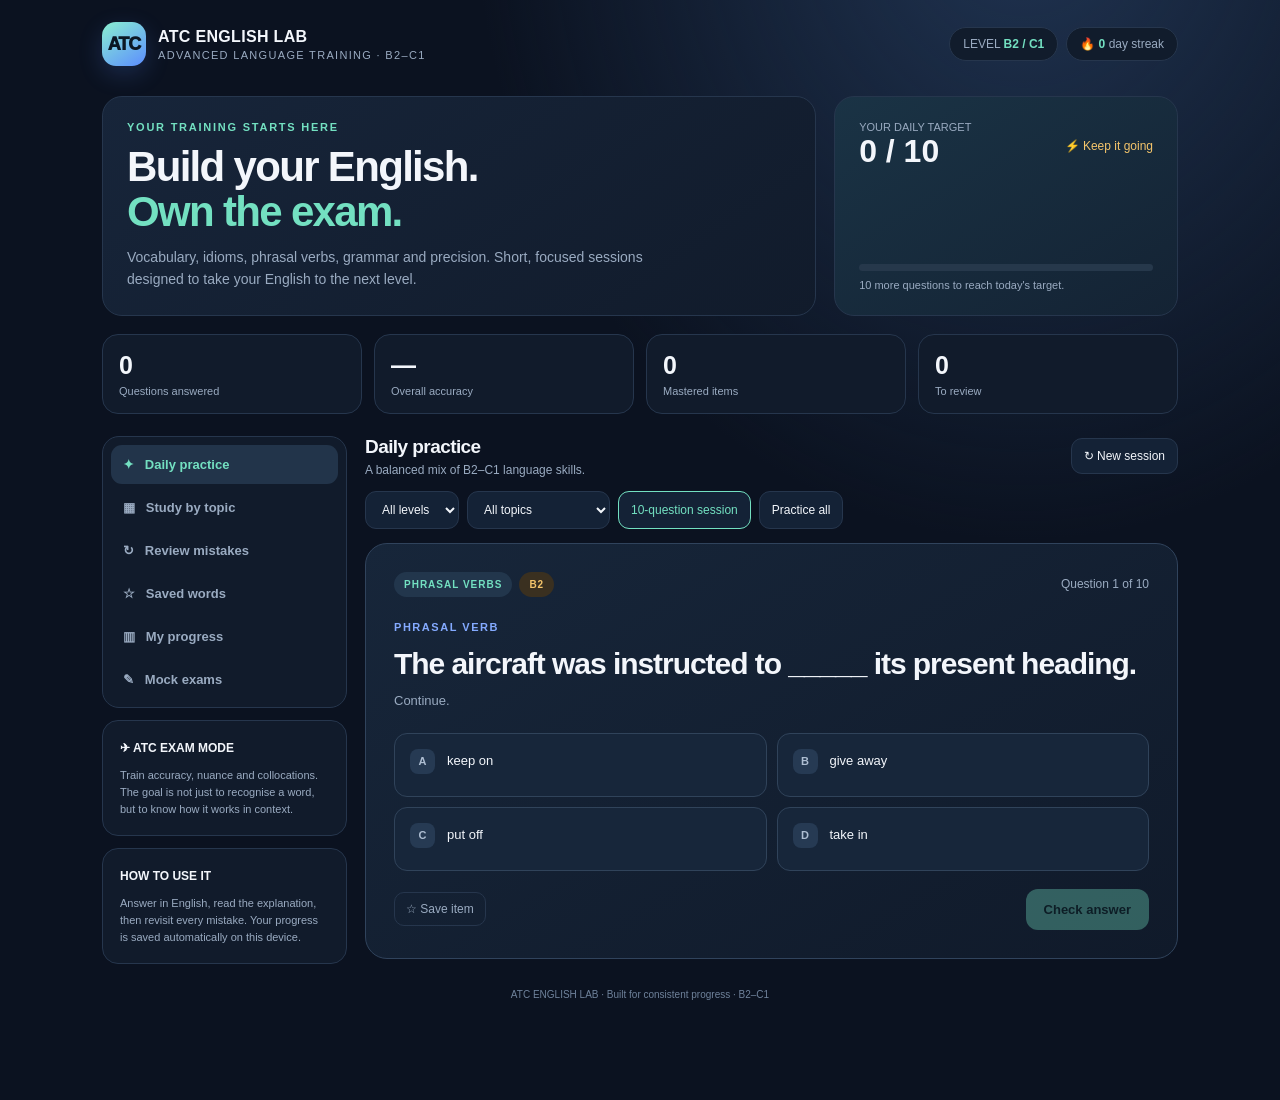
==== english-atc/index.html @ b11146a9 "Add 100 more B2-C1 questions across phrasal verbs and adverbial phrases" ====
<!doctype html>
<html lang="es">
<head>
<meta charset="utf-8"><meta name="viewport" content="width=device-width,initial-scale=1,viewport-fit=cover">
<meta name="theme-color" content="#101827"><meta name="apple-mobile-web-app-capable" content="yes"><meta name="apple-mobile-web-app-status-bar-style" content="black-translucent"><meta name="apple-mobile-web-app-title" content="ATC English Lab">
<meta name="description" content="Entrenamiento de inglés B2-C1 para la oposición de controlador aéreo.">
<link rel="manifest" href="./manifest.webmanifest"><link rel="apple-touch-icon" href="./icon.svg"><link rel="icon" href="./icon.svg">
<title>ATC English Lab · B2–C1</title>
<style>
:root{--bg:#0b1220;--panel:#121d2e;--panel2:#18263a;--line:#26364d;--text:#f3f6fb;--muted:#9aabc1;--mint:#73e0c1;--blue:#84aaff;--gold:#f5c56b;--red:#ff8290;--radius:20px}
*{box-sizing:border-box}html{background:var(--bg);color-scheme:dark}body{margin:0;background:radial-gradient(ellipse at 80% -10%,#203452 0,transparent 38%),var(--bg);color:var(--text);font-family:Inter,-apple-system,BlinkMacSystemFont,"Segoe UI",sans-serif;min-height:100vh}button{font:inherit;cursor:pointer}button:focus-visible{outline:3px solid var(--mint);outline-offset:3px}.app{max-width:1120px;margin:auto;padding:22px 22px 100px}.top{display:flex;align-items:center;justify-content:space-between;gap:14px;margin-bottom:30px}.brand{display:flex;align-items:center;gap:12px}.logo{width:44px;height:44px;border-radius:14px;background:linear-gradient(145deg,#8af0d1,#5c8dff);color:#0b1724;display:grid;place-items:center;font-weight:950;font-size:18px;letter-spacing:-1px;box-shadow:0 8px 25px #5c8dff33}.brand h1{font-size:16px;margin:0;letter-spacing:.02em}.brand p{margin:3px 0 0;color:var(--muted);font-size:11px;letter-spacing:.12em;text-transform:uppercase}.top-right{display:flex;gap:8px;align-items:center}.pill{border:1px solid var(--line);background:#111c2c;color:var(--muted);border-radius:99px;padding:9px 13px;font-size:12px}.pill strong{color:var(--mint)}.hero{display:grid;grid-template-columns:1.35fr .65fr;gap:18px;margin-bottom:18px}.hero-main,.hero-side,.panel{background:linear-gradient(145deg,#17253a,#111b2b);border:1px solid var(--line);border-radius:var(--radius);padding:24px}.eyebrow{color:var(--mint);font-size:11px;font-weight:800;letter-spacing:.16em;text-transform:uppercase}.hero h2{font-size:clamp(27px,4vw,42px);line-height:1.06;letter-spacing:-.04em;margin:12px 0}.hero h2 span{color:var(--mint)}.hero p{color:var(--muted);line-height:1.6;margin:0;max-width:570px;font-size:14px}.hero-side{display:flex;flex-direction:column;justify-content:space-between;background:linear-gradient(150deg,#1a3345,#142334)}.streak{display:flex;align-items:center;justify-content:space-between}.streak strong{font-size:32px}.streak span{color:var(--gold);font-size:12px}.progress-track{height:7px;background:#26384b;border-radius:20px;overflow:hidden;margin:16px 0 8px}.progress-fill{height:100%;width:0;background:linear-gradient(90deg,var(--mint),var(--blue));border-radius:20px;transition:width .3s}.small{font-size:11px;color:var(--muted)}.stats{display:grid;grid-template-columns:repeat(4,1fr);gap:12px;margin:16px 0 22px}.stat{background:#111b2b;border:1px solid var(--line);border-radius:16px;padding:16px}.stat .num{font-size:25px;font-weight:800;letter-spacing:-.04em}.stat .lbl{font-size:11px;color:var(--muted);margin-top:5px}.layout{display:grid;grid-template-columns:245px minmax(0,1fr);gap:18px;align-items:start}.sidebar{display:flex;flex-direction:column;gap:12px}.nav{padding:8px;background:#111b2b;border:1px solid var(--line);border-radius:17px;display:grid;gap:4px}.nav button{border:0;background:transparent;color:var(--muted);padding:12px;text-align:left;border-radius:11px;font-size:13px;font-weight:650}.nav button.active{background:#22344a;color:var(--mint)}.side-note{padding:17px;background:#111b2b;border:1px solid var(--line);border-radius:16px}.side-note strong{font-size:12px}.side-note p{font-size:11px;color:var(--muted);line-height:1.55;margin-bottom:0}.main{min-width:0}.section-head{display:flex;justify-content:space-between;align-items:center;gap:12px;margin:0 0 14px}.section-head h3{font-size:19px;margin:0;letter-spacing:-.03em}.section-head p{font-size:12px;color:var(--muted);margin:5px 0 0}.filters{display:flex;gap:8px;flex-wrap:wrap;margin-bottom:14px}.filters select,.filters button,.ghost{background:#142236;border:1px solid var(--line);color:var(--text);padding:10px 12px;border-radius:11px;font-size:12px}.filters button.selected{border-color:var(--mint);color:var(--mint)}.quiz{background:linear-gradient(150deg,#17263a,#101a2a);border:1px solid #30435c;border-radius:22px;padding:clamp(18px,3vw,28px);min-height:400px}.quiz-top{display:flex;justify-content:space-between;gap:10px;align-items:center;margin-bottom:24px}.tag{font-size:10px;letter-spacing:.1em;text-transform:uppercase;border-radius:99px;padding:7px 10px;background:#22364c;color:var(--mint);font-weight:800}.tag.level{color:var(--gold);background:#3a3020}.question-count{color:var(--muted);font-size:12px}.qtype{font-size:11px;color:var(--blue);text-transform:uppercase;letter-spacing:.14em;font-weight:800}.question{font-size:clamp(21px,3vw,30px);line-height:1.28;letter-spacing:-.035em;margin:12px 0 8px}.hint{font-size:13px;color:var(--muted);line-height:1.5;margin:0 0 22px}.options{display:grid;grid-template-columns:1fr 1fr;gap:10px}.option{border:1px solid #30435a;background:#17263a;color:var(--text);padding:15px;border-radius:13px;text-align:left;display:flex;gap:12px;align-items:flex-start;min-height:64px;transition:.15s}.option:hover:not(:disabled){border-color:#7290b7;transform:translateY(-1px)}.option .letter{width:25px;height:25px;flex:0 0 25px;border-radius:8px;background:#263a53;color:#aebed2;display:grid;place-items:center;font-size:11px;font-weight:800}.option .otxt{font-size:13px;line-height:1.45;padding-top:3px}.option.correct{border-color:var(--mint);background:#16372f}.option.correct .letter{background:var(--mint);color:#08251e}.option.wrong{border-color:var(--red);background:#3a202c}.option.wrong .letter{background:var(--red);color:#2a0b12}.option:disabled{cursor:default}.feedback{display:none;margin-top:16px;padding:16px;border-radius:14px;background:#132d2b;border:1px solid #28594f}.feedback.show{display:block}.feedback.bad{background:#34212a;border-color:#6a3444}.feedback strong{font-size:13px}.feedback p{font-size:13px;line-height:1.6;color:#c5d4e2;margin:8px 0 0}.feedback .example{color:var(--mint);font-style:italic}.quiz-actions{display:flex;justify-content:space-between;align-items:center;gap:10px;margin-top:18px}.btn{border:0;border-radius:12px;background:var(--mint);color:#08221c;padding:13px 18px;font-weight:850;font-size:13px}.btn:disabled{opacity:.35;cursor:not-allowed}.btn.secondary{background:#22354c;color:var(--text);border:1px solid var(--line)}.text-btn{border:0;background:transparent;color:var(--muted);font-size:12px;padding:10px}.bookmark{border:1px solid var(--line);background:transparent;color:var(--muted);padding:9px 11px;border-radius:10px;font-size:12px}.bookmark.saved{color:var(--gold);border-color:#80633b}.hidden{display:none!important}.empty{padding:35px 20px;text-align:center;color:var(--muted);border:1px dashed var(--line);border-radius:16px}.review-list{display:grid;gap:9px}.review-item{background:#142236;border:1px solid var(--line);padding:15px;border-radius:14px;display:flex;justify-content:space-between;gap:12px;align-items:center}.review-item strong{font-size:14px}.review-item p{font-size:11px;color:var(--muted);margin:5px 0 0}.review-item button{border:1px solid var(--line);background:#1c3047;color:var(--mint);padding:9px 11px;border-radius:9px;font-size:11px}.category-grid{display:grid;grid-template-columns:repeat(2,1fr);gap:10px}.category-card{background:#142236;border:1px solid var(--line);border-radius:15px;padding:17px;text-align:left;color:var(--text)}.category-card strong{display:block;font-size:14px}.category-card span{display:block;font-size:11px;color:var(--muted);margin-top:6px}.category-card:hover{border-color:var(--mint)}.result{text-align:center;padding:30px 15px}.result .big{font-size:54px;font-weight:900;letter-spacing:-.06em;color:var(--mint)}.result h3{font-size:24px;margin:8px}.result p{color:var(--muted);font-size:13px;line-height:1.6}.result-actions{display:flex;justify-content:center;gap:9px;flex-wrap:wrap;margin-top:22px}.footer{text-align:center;color:#6f829b;font-size:10px;margin-top:25px}.mobile-nav{display:none}
.option.selected{border-color:var(--mint);background:#1a3a36}.exam-options{display:grid;grid-template-columns:1fr 1fr;gap:8px;margin-top:12px}.exam-options .option{padding:10px}@media(max-width:760px){.exam-options{grid-template-columns:1fr}}@media(max-width:760px){.app{padding:15px 14px 95px}.top{margin-bottom:20px}.hero{grid-template-columns:1fr}.hero-main,.hero-side{padding:20px}.hero-side{min-height:140px}.stats{grid-template-columns:repeat(2,1fr);gap:8px}.stat{padding:13px}.stat .num{font-size:22px}.layout{grid-template-columns:1fr}.sidebar{display:none}.mobile-nav{display:flex;position:fixed;z-index:10;bottom:0;left:0;right:0;padding:8px 10px calc(8px + env(safe-area-inset-bottom));background:#0c1523ee;backdrop-filter:blur(18px);border-top:1px solid var(--line);justify-content:space-around}.mobile-nav button{border:0;background:transparent;color:var(--muted);font-size:10px;padding:7px 8px;display:grid;gap:4px;justify-items:center}.mobile-nav button.active{color:var(--mint)}.mobile-nav b{font-size:17px}.options{grid-template-columns:1fr}.quiz{min-height:0}.question{font-size:23px}.top-right .pill:first-child{display:none}.category-grid{grid-template-columns:1fr 1fr}.quiz-actions{align-items:stretch}.quiz-actions .btn{flex:1}.hero h2{font-size:32px}}
@media(max-width:390px){.category-grid{grid-template-columns:1fr}.brand p{font-size:9px}.pill{padding:8px 10px}}
</style>
</head>
<body>
<div class="app">
<header class="top">
 <div class="brand"><div class="logo">ATC</div><div><h1>ATC ENGLISH LAB</h1><p>Advanced language training · B2–C1</p></div></div>
 <div class="top-right"><div class="pill">LEVEL <strong>B2 / C1</strong></div><div class="pill" id="header-streak">🔥 <strong>0</strong> day streak</div></div>
</header>
<section class="hero">
 <div class="hero-main"><div class="eyebrow">Your training starts here</div><h2>Build your English.<br><span>Own the exam.</span></h2><p>Vocabulary, idioms, phrasal verbs, grammar and precision. Short, focused sessions designed to take your English to the next level.</p></div>
 <div class="hero-side"><div class="streak"><div><div class="small">YOUR DAILY TARGET</div><strong id="daily-progress">0 / 10</strong></div><span>⚡ Keep it going</span></div><div><div class="progress-track"><div class="progress-fill" id="daily-bar"></div></div><div class="small" id="daily-message">10 questions a day. Consistency beats cramming.</div></div></div>
</section>
<section class="stats">
 <div class="stat"><div class="num" id="stat-answered">0</div><div class="lbl">Questions answered</div></div>
 <div class="stat"><div class="num" id="stat-accuracy">—</div><div class="lbl">Overall accuracy</div></div>
 <div class="stat"><div class="num" id="stat-mastered">0</div><div class="lbl">Mastered items</div></div>
 <div class="stat"><div class="num" id="stat-review">0</div><div class="lbl">To review</div></div>
</section>
<div class="layout">
<aside class="sidebar">
 <nav class="nav" id="side-nav">
  <button class="active" data-view="practice">✦ &nbsp; Daily practice</button><button data-view="categories">▦ &nbsp; Study by topic</button><button data-view="review">↻ &nbsp; Review mistakes</button><button data-view="saved">☆ &nbsp; Saved words</button><button data-view="progress">▥ &nbsp; My progress</button><button data-view="exams">✎ &nbsp; Mock exams</button>
 </nav>
 <div class="side-note"><strong>✈ ATC EXAM MODE</strong><p>Train accuracy, nuance and collocations. The goal is not just to recognise a word, but to know how it works in context.</p></div>
 <div class="side-note"><strong>HOW TO USE IT</strong><p>Answer in English, read the explanation, then revisit every mistake. Your progress is saved automatically on this device.</p></div>
</aside>
<main class="main">
 <div class="section-head"><div><h3 id="view-title">Daily practice</h3><p id="view-subtitle">A balanced mix of B2–C1 language skills.</p></div><button class="ghost" id="new-session">↻ New session</button></div>
 <div id="view-practice">
  <div class="filters"><select id="level-filter"><option value="all">All levels</option><option value="B2">B2</option><option value="C1">C1</option></select><select id="topic-filter"><option value="all">All topics</option></select><button id="ten-mode" class="selected">10-question session</button><button id="all-mode">Practice all</button></div>
  <div class="quiz" id="quiz-card"></div>
 </div>
 <div id="view-categories" class="hidden"><div class="category-grid" id="category-grid"></div></div>
 <div id="view-review" class="hidden"><div class="review-list" id="review-list"></div></div>
 <div id="view-saved" class="hidden"><div class="review-list" id="saved-list"></div></div>
 <div id="view-progress" class="hidden"><div class="panel" style="padding:20px"><div class="section-head"><div><h3>Your learning profile</h3><p>Performance by language area</p></div></div><div id="topic-stats"></div><div style="margin-top:24px;display:flex;gap:10px;flex-wrap:wrap"><button class="btn secondary" id="export-data">Export my progress</button><button class="text-btn" id="reset-data">Reset all progress</button></div></div></div>
<div id="view-exams" class="hidden"><div class="panel" style="padding:20px;margin-bottom:14px"><div class="eyebrow">ATC MOCK EXAM</div><h3>Build your exam</h3><p class="small">Exam conditions: answers and explanations are revealed only after submission.</p><div class="filters" style="margin-top:16px"><select id="exam-size"><option value="20">20 questions</option><option value="40">40 questions</option><option value="60">60 questions</option><option value="100">100 questions</option><option value="150">150 questions</option><option value="175">275 questions</option><option value="200">200 questions</option><option value="225">225 questions</option><option value="250">250 questions</option><option value="275">275 questions (full bank)</option></select><select id="exam-level"><option value="all">B2 + C1</option><option value="B2">B2 only</option><option value="C1">C1 only</option></select><select id="exam-topic"><option value="all">All topics</option></select><select id="exam-time"><option value="0">No time limit</option><option value="30">30 minutes</option><option value="45" selected>45 minutes</option><option value="60">60 minutes</option><option value="90">90 minutes</option></select></div><button class="btn" id="start-exam">Start mock exam →</button><p class="small" id="exam-availability"></p></div><div id="exam-area"></div><div class="panel" style="padding:20px;margin-top:14px"><h3>Exam statistics</h3><div id="exam-summary" class="stats" style="grid-template-columns:repeat(3,1fr)"><div class="stat"><div class="num" id="exam-count">0</div><div class="lbl">Exams completed</div></div><div class="stat"><div class="num" id="exam-average">—</div><div class="lbl">Average score</div></div><div class="stat"><div class="num" id="exam-best">—</div><div class="lbl">Personal best</div></div></div><h3>Exam history</h3><div id="exam-history" class="review-list"></div></div></div>
</main>
</div>
<div class="mobile-nav" id="mobile-nav"><button class="active" data-view="practice"><b>✦</b>Practice</button><button data-view="exams"><b>✎</b>Exams</button><button data-view="categories"><b>▦</b>Topics</button><button data-view="review"><b>↻</b>Review</button><button data-view="progress"><b>▥</b>Stats</button></div>
<div class="footer">ATC ENGLISH LAB · Built for consistent progress · B2–C1</div>
</div>
<script>
const BANK = [
{ id:1,topic:"Vocabulary",level:"B2",type:"Word meaning",q:"The new regulations are intended to _____ road safety.",hint:"Choose the verb that means 'improve or strengthen'.",o:["enhance","enlarge","rise","arise"],a:0,why:"Enhance significa mejorar o potenciar la calidad, el valor o la eficacia de algo. En este contexto, enhance road safety es la combinación natural.",ex:"The new procedures are designed to enhance operational safety."},
{ id:2,topic:"Vocabulary",level:"C1",type:"Word meaning",q:"The witness gave a remarkably _____ account of the incident.",hint:"Which adjective means 'clear, detailed and convincing'?",o:["vague","coherent","scarce","reckless"],a:1,why:"Coherent significa coherente, lógico y bien estructurado. A coherent account presenta los hechos de forma comprensible y consistente.",ex:"The controller provided a coherent explanation of the sequence of events."},
{ id:3,topic:"Vocabulary",level:"B2",type:"Word meaning",q:"We need to _____ the risks before making a final decision.",hint:"Choose the verb meaning 'evaluate or judge'.",o:["assess","assure","assume","assert"],a:0,why:"Assess = evaluar o valorar. No lo confundas con assure (asegurar a alguien), assume (suponer) o assert (afirmar con firmeza).",ex:"Pilots must assess the weather conditions before departure."},
{ id:4,topic:"Vocabulary",level:"C1",type:"Word meaning",q:"The manager was praised for her _____ approach to problem-solving.",hint:"She considers every aspect before reaching a conclusion.",o:["impulsive","meticulous","reluctant","redundant"],a:1,why:"Meticulous significa meticuloso, extremadamente cuidadoso y atento al detalle. Es una palabra muy útil en contextos profesionales.",ex:"A meticulous review of the flight plan revealed a minor discrepancy."},
{ id:5,topic:"Vocabulary",level:"B2",type:"Word meaning",q:"The company has introduced measures to _____ costs.",hint:"Which verb means 'reduce something gradually'?",o:["curb","boost","retain","undergo"],a:0,why:"Curb costs = contener o limitar los costes. Boost significa aumentar; retain, mantener; undergo, experimentar/someterse a.",ex:"Airlines are trying to curb operating costs."},
{ id:6,topic:"Vocabulary",level:"C1",type:"Word meaning",q:"His explanation was so _____ that nobody could understand what had happened.",hint:"Choose the adjective meaning 'confusing and difficult to understand'.",o:["straightforward","perplexing","plausible","compelling"],a:1,why:"Perplexing significa desconcertante o confuso. Plausible = verosímil; compelling = convincente; straightforward = sencillo.",ex:"The sequence of events was initially perplexing."},
{ id:7,topic:"Vocabulary",level:"B2",type:"Word meaning",q:"The aircraft was forced to make an _____ landing.",hint:"A landing that was not planned and had to happen immediately.",o:["eventual","eventful","emergency","emergent"],a:2,why:"Emergency landing es la colocación correcta: aterrizaje de emergencia. Eventual significa final/que ocurre finalmente, no urgente.",ex:"The crew declared an emergency and requested an immediate landing."},
{ id:8,topic:"Vocabulary",level:"C1",type:"Word meaning",q:"The evidence is _____ with the pilot's initial statement.",hint:"Which word means 'in agreement with'?",o:["consistent","consecutive","conspicuous","considerate"],a:0,why:"Consistent with = coherente con / compatible con. Es una colocación frecuente en textos formales.",ex:"The radar data is consistent with the crew's report."},
{ id:9,topic:"Vocabulary",level:"B2",type:"Word meaning",q:"Please _____ that all passengers have fastened their seat belts.",hint:"A formal verb meaning 'make certain'.",o:["ensure","insure","assure","secure"],a:0,why:"Ensure = asegurarse de que algo sucede. Assure se usa normalmente con una persona (assure somebody); insure = asegurar económicamente.",ex:"Please ensure that the cabin is secure before departure."},
{ id:10,topic:"Vocabulary",level:"C1",type:"Word meaning",q:"The proposal was rejected because it was financially _____.",hint:"It could not realistically be carried out.",o:["viable","feasible","untenable","eligible"],a:2,why:"Untenable significa insostenible o imposible de defender/mantener. Feasible y viable significan factible, justo lo contrario en este contexto.",ex:"The original timetable became untenable due to severe delays."},
{ id:11,topic:"Phrasal verbs",level:"B2",type:"Phrasal verb",q:"The meeting has been _____ until next Friday.",hint:"It has been postponed.",o:["put off","put up","put out","put through"],a:0,why:"Put off = posponer. Put up = alojar/colgar/aumentar; put out = apagar/publicar; put through = comunicar por teléfono/someter.",ex:"The training session was put off because of bad weather."},
{ id:12,topic:"Phrasal verbs",level:"C1",type:"Phrasal verb",q:"The investigation _____ several inconsistencies in the report.",hint:"It discovered or revealed them.",o:["brought about","came across","turned down","brought to light"],a:3,why:"Bring to light = sacar a la luz, revelar. Bring about significa provocar; come across = encontrarse con; turn down = rechazar.",ex:"The audit brought to light a number of procedural errors."},
{ id:13,topic:"Phrasal verbs",level:"B2",type:"Phrasal verb",q:"I can't _____ how he managed to solve it so quickly.",hint:"A phrasal verb meaning 'understand'.",o:["figure out","find out","make out for","take after"],a:0,why:"Figure out = entender, resolver o averiguar mediante razonamiento. Find out = descubrir información.",ex:"The team is trying to figure out the cause of the malfunction."},
{ id:14,topic:"Phrasal verbs",level:"C1",type:"Phrasal verb",q:"The airline had to _____ the flight due to technical problems.",hint:"It had to cancel it.",o:["call off","call on","call for","call up"],a:0,why:"Call off = cancelar. Call for = requerir; call on = visitar/pedir a alguien que intervenga; call up = llamar por teléfono.",ex:"The departure was called off after the technical inspection."},
{ id:15,topic:"Phrasal verbs",level:"B2",type:"Phrasal verb",q:"The company is trying to _____ a new training programme.",hint:"To start or initiate something.",o:["carry out","set up","take over","get by"],a:1,why:"Set up = establecer, organizar o poner en marcha. Carry out = llevar a cabo algo ya planificado.",ex:"They are setting up a new training centre."},
{ id:16,topic:"Phrasal verbs",level:"C1",type:"Phrasal verb",q:"The new evidence _____ the original theory.",hint:"It supports or confirms it.",o:["bears out","breaks down","backs away","brings up"],a:0,why:"Bear out = confirmar o respaldar una teoría/afirmación con pruebas. Es un phrasal verb formal de nivel C1.",ex:"The recorded data bears out the controller's account."},
{ id:17,topic:"Phrasal verbs",level:"B2",type:"Phrasal verb",q:"Could you _____ the volume? I can barely hear you.",hint:"Increase it.",o:["turn down","turn up","turn off","turn over"],a:1,why:"Turn up = subir (volumen/intensidad). Turn down = bajar o rechazar; turn off = apagar.",ex:"Please turn up the radio so that the message is audible."},
{ id:18,topic:"Phrasal verbs",level:"C1",type:"Phrasal verb",q:"We must not _____ the possibility of human error.",hint:"To fail to consider something important.",o:["rule out","overlook","look into","come up with"],a:1,why:"Overlook = pasar por alto/no advertir algo. Rule out = descartar; look into = investigar; come up with = idear.",ex:"Investigators must not overlook any potential contributing factor."},
{ id:19,topic:"Phrasal verbs",level:"B2",type:"Phrasal verb",q:"She _____ her grandfather in both appearance and character.",hint:"To resemble a family member.",o:["takes after","looks up","gets over","runs into"],a:0,why:"Take after = parecerse a un familiar. Look up = buscar información/admirar; get over = recuperarse; run into = encontrarse por casualidad.",ex:"He takes after his father, who was also an air traffic controller."},
{ id:20,topic:"Phrasal verbs",level:"C1",type:"Phrasal verb",q:"The talks _____ after neither side would compromise.",hint:"They collapsed or failed.",o:["fell through","fell for","fell back on","fell apart"],a:0,why:"Fall through = fracasar/no llegar a realizarse un plan o acuerdo. Fall apart = desmoronarse físicamente o emocionalmente.",ex:"The agreement fell through at the last minute."},
{ id:21,topic:"Idioms",level:"B2",type:"Idiom",q:"If you want to pass the exam, you need to _____ and study consistently.",hint:"An idiom meaning 'make a serious effort'.",o:["pull your leg","pull your weight","get your act together","be in two minds"],a:2,why:"Get your act together = espabilar, organizarse y empezar a hacer las cosas bien. Pull your weight = cumplir con tu parte del trabajo.",ex:"He finally got his act together and started preparing properly."},
{ id:22,topic:"Idioms",level:"C1",type:"Idiom",q:"The decision came _____; nobody had expected it.",hint:"It happened very unexpectedly.",o:["out of the blue","under the weather","on the whole","by all means"],a:0,why:"Out of the blue = de repente, inesperadamente, sin previo aviso.",ex:"The sudden change in regulations came out of the blue."},
{ id:23,topic:"Idioms",level:"B2",type:"Idiom",q:"I know it's difficult, but let's _____ and find a solution.",hint:"An idiom meaning 'stay calm'.",o:["keep an eye","keep your cool","keep tabs","keep your word"],a:1,why:"Keep your cool = mantener la calma. Keep an eye on = vigilar; keep tabs on = controlar/seguir de cerca; keep your word = cumplir tu palabra.",ex:"Controllers must keep their cool under pressure."},
{ id:24,topic:"Idioms",level:"C1",type:"Idiom",q:"The new safety procedure is still in its _____; it needs further testing.",hint:"It is at a very early stage.",o:["prime","infancy","peak","outset"],a:1,why:"In its infancy = en sus inicios / en una fase muy temprana. Expresión habitual en inglés formal.",ex:"The technology is still in its infancy."},
{ id:25,topic:"Idioms",level:"B2",type:"Idiom",q:"We need to finish this report before the deadline. There's no time to _____.",hint:"To waste time doing unimportant things.",o:["beat around the bush","play it by ear","mess about","hit the nail"],a:2,why:"Mess about = perder el tiempo / tontear. Beat around the bush = andarse por las ramas.",ex:"We cannot afford to mess about when safety is at stake."},
{ id:26,topic:"Idioms",level:"C1",type:"Idiom",q:"The two proposals are essentially _____; neither offers a real advantage.",hint:"They are almost identical in effect or value.",o:["a far cry","six of one and half a dozen of the other","a blessing in disguise","the last straw"],a:1,why:"Six of one and half a dozen of the other = viene a ser lo mismo; da igual una opción que otra.",ex:"In practical terms, the two alternatives are six of one and half a dozen of the other."},
{ id:27,topic:"Idioms",level:"B2",type:"Idiom",q:"Don't worry about the mistake. These things happen; it's not the end of the _____.",hint:"A common expression meaning it is not a disaster.",o:["world","road","line","story"],a:0,why:"It's not the end of the world = no es el fin del mundo. Se usa para restar dramatismo a un problema.",ex:"A minor delay is not the end of the world."},
{ id:28,topic:"Idioms",level:"C1",type:"Idiom",q:"The new policy has been criticised, but it may be a blessing in _____.",hint:"Something that seems bad but turns out to be good.",o:["disguise","costume","appearance","cover"],a:0,why:"A blessing in disguise = algo que parece negativo al principio, pero termina siendo beneficioso.",ex:"Missing that flight was a blessing in disguise."},
{ id:29,topic:"Grammar",level:"B2",type:"Conditional",q:"_____ the weather improves, the flight will be delayed.",hint:"The delay will happen unless conditions get better.",o:["If","Unless","Provided","As long"],a:1,why:"Unless = if not (a menos que). Unless the weather improves equivale a if the weather doesn't improve.",ex:"Unless visibility improves, departures will remain suspended."},
{ id:30,topic:"Grammar",level:"C1",type:"Mixed conditional",q:"If I _____ more attention, I wouldn't be making this mistake now.",hint:"Past condition, present result.",o:["paid","had paid","would pay","would have paid"],a:1,why:"Mixed conditional tipo 3+2: If + past perfect, would + infinitive. Una acción pasada (no presté atención) tiene una consecuencia presente.",ex:"If the crew had checked the figures, the discrepancy wouldn't exist now."},
{ id:31,topic:"Grammar",level:"B2",type:"Verb patterns",q:"The pilot objected to _____ the departure until the issue was resolved.",hint:"After the preposition 'to', use the -ing form.",o:["delay","delaying","have delayed","be delay"],a:1,why:"Object to + gerund (-ing). Aquí to es una preposición, no parte de un infinitivo.",ex:"Several passengers objected to being moved to another seat."},
{ id:32,topic:"Grammar",level:"C1",type:"Inversion",q:"Rarely _____ such a serious incident at this airport.",hint:"Negative adverbial at the beginning requires inversion.",o:["we have witnessed","have we witnessed","we witnessed","did we have witnessed"],a:1,why:"Rarely al principio provoca inversión: auxiliary + subject + main verb. Rarely have we witnessed...",ex:"Seldom have we encountered such challenging conditions."},
{ id:33,topic:"Grammar",level:"B2",type:"Linkers",q:"_____ the heavy rain, the flight departed on time.",hint:"Use a preposition followed by a noun phrase.",o:["Although","Despite","However","Even"],a:1,why:"Despite + sustantivo/gerundio. Although + sujeto + verbo. Despite the heavy rain / Although it was raining heavily.",ex:"Despite the adverse weather, operations continued."},
{ id:34,topic:"Grammar",level:"C1",type:"Linkers",q:"The system failed, _____ resulted in a temporary suspension of operations.",hint:"A relative structure referring to the whole preceding clause.",o:["that","what","which","whose"],a:2,why:"Non-defining which puede referirse a toda la oración anterior: lo cual tuvo como resultado...",ex:"The runway was closed, which caused significant disruption."},
{ id:35,topic:"Grammar",level:"B2",type:"Future forms",q:"This time tomorrow, we _____ our final examination.",hint:"An action that will be in progress at a future time.",o:["will sit","will be sitting","sit","are sat"],a:1,why:"Future continuous: will be + -ing. Describe una acción que estará en desarrollo en un momento futuro concreto.",ex:"At 9 a.m. tomorrow, the team will be carrying out the inspection."},
{ id:36,topic:"Grammar",level:"C1",type:"Causative",q:"The aircraft _____ at the moment, so it cannot be used.",hint:"Someone is repairing it. Use have something done in the passive progressive.",o:["is having repaired","is being repaired","has been repairing","has repaired"],a:1,why:"Is being repaired = presente continuo pasivo. El sujeto (aircraft) recibe la acción.",ex:"The navigation system is being checked by the maintenance team."},
{ id:37,topic:"Grammar",level:"B2",type:"Articles",q:"She has been working as _____ air traffic controller for five years.",hint:"The initial sound of 'air' is a vowel sound.",o:["a","an","the","—"],a:1,why:"An se usa antes de sonido vocálico. Air empieza con sonido /eə/; por eso an air traffic controller.",ex:"He hopes to become an air traffic controller."},
{ id:38,topic:"Grammar",level:"C1",type:"Participle clauses",q:"_____ the instructions carefully, the trainee completed the task successfully.",hint:"A reduced clause: after she had read the instructions.",o:["Having read","Have read","Being read","To have reading"],a:0,why:"Having + past participle expresa una acción completada antes de la principal. Equivale a After she had read...",ex:"Having reviewed the flight plan, the supervisor approved it."},
{ id:39,topic:"Grammar",level:"B2",type:"Reported speech",q:"He asked me where _____.",hint:"Reported questions use statement word order.",o:["was the station","the station was","is the station","did the station be"],a:1,why:"En reported questions no hay inversión sujeto-verbo: where the station was, no where was the station.",ex:"The examiner asked the candidate what the abbreviation meant."},
{ id:40,topic:"Grammar",level:"C1",type:"Subjunctive",q:"The committee recommended that the procedure _____ immediately.",hint:"Formal mandative subjunctive: base form after recommend that.",o:["is revised","be revised","was revised","will be revised"],a:1,why:"Recommend that + sujeto + verbo base (subjuntivo formal). En pasiva: be + past participle.",ex:"The report recommends that further checks be carried out."},
{ id:41,topic:"Collocations",level:"B2",type:"Collocation",q:"The authorities are conducting an _____ into the cause of the accident.",hint:"Which noun naturally collocates with 'conduct'?",o:["investigation","inquirying","researches","inspectioning"],a:0,why:"Conduct an investigation = llevar a cabo una investigación. También se dice carry out an investigation.",ex:"The authorities launched an investigation into the incident."},
{ id:42,topic:"Collocations",level:"C1",type:"Collocation",q:"The new measures are expected to have a _____ impact on efficiency.",hint:"A strong and noticeable effect.",o:["profound","deeply","heavily","wide"],a:0,why:"Profound impact = impacto profundo/considerable. Es una colocación natural de registro formal.",ex:"The changes could have a profound impact on air traffic management."},
{ id:43,topic:"Collocations",level:"B2",type:"Collocation",q:"The airline is facing _____ competition from low-cost carriers.",hint:"A common adjective meaning strong or intense.",o:["stiff","hardly","heavyly","toughly"],a:0,why:"Stiff competition = competencia feroz/intensa. Hard competition existe, pero stiff competition es la colocación más idiomática.",ex:"The sector is facing stiff competition."},
{ id:44,topic:"Collocations",level:"C1",type:"Collocation",q:"The findings _____ serious concerns about the reliability of the equipment.",hint:"A formal verb meaning 'cause or give rise to'.",o:["raise","rise","arouse up","lift"],a:0,why:"Raise concerns = suscitar/levantar preocupaciones. Raise es transitivo; rise es intransitivo.",ex:"The incident raised serious concerns about system resilience."},
{ id:45,topic:"Collocations",level:"B2",type:"Collocation",q:"Passengers are advised to _____ attention to the safety briefing.",hint:"Which verb goes with 'attention'?",o:["pay","give","make","take"],a:0,why:"Pay attention to = prestar atención a. Es una colocación fija.",ex:"Please pay close attention to the following instructions."},
{ id:46,topic:"Collocations",level:"C1",type:"Collocation",q:"The report provides a _____ overview of the current situation.",hint:"An overview that includes all the important aspects.",o:["comprehensive","comprehensible","comprehending","comprehended"],a:0,why:"Comprehensive = exhaustivo, completo. Comprehensible significa fácil de entender; no son intercambiables.",ex:"The document offers a comprehensive overview of the new regulations."},
{ id:47,topic:"Prepositions",level:"B2",type:"Preposition",q:"The success of the operation depends _____ effective communication.",hint:"The verb 'depend' takes which preposition?",o:["of","from","on","in"],a:2,why:"Depend on = depender de. Recuerda la preposición fija.",ex:"Safe operations depend on clear communication."},
{ id:48,topic:"Prepositions",level:"C1",type:"Preposition",q:"The findings are in line _____ previous research.",hint:"The expression means 'consistent with'.",o:["to","with","of","for"],a:1,why:"In line with = de acuerdo con / en consonancia con. Expresión frecuente en inglés académico y formal.",ex:"The results are in line with international safety standards."},
{ id:49,topic:"Prepositions",level:"B2",type:"Preposition",q:"He succeeded _____ passing the assessment on his first attempt.",hint:"The verb 'succeed' takes a preposition plus -ing.",o:["to","at","in","for"],a:2,why:"Succeed in + gerund. No digas succeed to passing.",ex:"She succeeded in completing the course ahead of schedule."},
{ id:50,topic:"Prepositions",level:"C1",type:"Preposition",q:"The decision was made _____ the grounds that safety could be compromised.",hint:"A fixed formal expression meaning 'for the reason that'.",o:["on","in","at","by"],a:0,why:"On the grounds that = sobre la base de que / por el motivo de que. Registro formal.",ex:"The runway was closed on the grounds that visibility was insufficient."},
{ id:51,topic:"Adverbs",level:"B2",type:"Adverb",q:"The two events occurred _____, so it is difficult to establish a link.",hint:"At the same time.",o:["consequently","simultaneously","eventually","nevertheless"],a:1,why:"Simultaneously = simultáneamente. Consequently = por consiguiente; eventually = finalmente; nevertheless = no obstante.",ex:"Both aircraft requested clearance simultaneously."},
{ id:52,topic:"Adverbs",level:"C1",type:"Adverb",q:"The plan was _____ abandoned after the latest safety review.",hint:"An adverb meaning 'in the end, after all'.",o:["ultimately","utterly","roughly","lately"],a:0,why:"Ultimately = en última instancia / finalmente. Utterly = completamente; roughly = aproximadamente; lately = últimamente.",ex:"The proposal was ultimately deemed too risky."},
{ id:53,topic:"Adverbs",level:"B2",type:"Adverb",q:"The instructions were _____ clear, so no further explanation was needed.",hint:"Choose the adverb that naturally collocates with 'clear'.",o:["perfectly","deeply","strongly","heavily"],a:0,why:"Perfectly clear = perfectamente claro. Perfectly es un adverbio de grado que modifica adjetivos como clear, reasonable, safe o understandable.",ex:"The instructions were perfectly clear, so the crew had no further questions."},
{ id:54,topic:"Adverbs",level:"C1",type:"Adverb",q:"The aircraft was _____ damaged, although it remained airworthy.",hint:"To a small degree.",o:["slightly","highly","utterly","deeply"],a:0,why:"Slightly = ligeramente. Es un adverbio de grado que suaviza el adjetivo damaged.",ex:"The aircraft was slightly damaged during the incident."},
{ id:55,topic:"Word formation",level:"B2",type:"Word formation",q:"The information provided was completely _____. (RELY)",hint:"You need the adjective meaning 'able to be trusted'.",o:["reliable","reliant","reliability","relying"],a:0,why:"Reliable es el adjetivo derivado de rely (confiar). Reliability es el sustantivo; reliant significa dependiente.",ex:"Accurate and reliable information is essential."},
{ id:56,topic:"Word formation",level:"C1",type:"Word formation",q:"The situation requires immediate and careful _____. (ASSESS)",hint:"You need a noun.",o:["assessive","assessment","assessor","assessed"],a:1,why:"Assessment es el sustantivo de assess. Assessor es la persona que evalúa.",ex:"A full risk assessment must be completed before the operation."},
{ id:57,topic:"Word formation",level:"B2",type:"Word formation",q:"The new system has significantly improved operational _____. (EFFICIENT)",hint:"Turn the adjective into a noun.",o:["efficiency","efficiently","inefficient","efficacy"],a:0,why:"Efficiency = eficiencia. Efficiently es adverbio; inefficient es adjetivo negativo.",ex:"The upgrade has improved the efficiency of the system."},
{ id:58,topic:"Word formation",level:"C1",type:"Word formation",q:"His response was entirely _____. (PREDICT)",hint:"An adjective meaning 'impossible to foresee'.",o:["unpredictable","inpredictable","unpredicted","predictably"],a:0,why:"Unpredictable = impredecible. El prefijo negativo correcto es un-, no in-.",ex:"Weather conditions can be highly unpredictable."},
{ id:59,topic:"Confusing words",level:"B2",type:"Commonly confused",q:"The new policy will _____ all employees, regardless of their position.",hint:"A verb meaning 'have an effect on'.",o:["effect","affect","infect","afford"],a:1,why:"Affect suele ser verbo = afectar. Effect suele ser sustantivo = efecto (aunque también puede ser verbo formal).",ex:"The change will affect all operational staff."},
{ id:60,topic:"Confusing words",level:"C1",type:"Commonly confused",q:"The evidence was not sufficient to _____ his claims.",hint:"A verb meaning 'support or confirm'.",o:["conform","confirm","affirm","verify to"],a:1,why:"Confirm = confirmar. Conform = ajustarse a normas. Verify = verificar/comprobar.",ex:"Further data is needed to confirm the initial findings."},
{ id:61,topic:"Phrasal verbs",level:"C1",type:"Phrasal verb",q:"The authorities are looking _____ the cause of the disruption.",hint:"They are investigating it.",o:["after","into","over","through"],a:1,why:"Look into = investigar. Look after = cuidar; look over = revisar por encima; look through = examinar/hojear.",ex:"The safety board is looking into the incident."},
{ id:62,topic:"Idioms",level:"C1",type:"Idiom",q:"We should take the report with a pinch of _____.",hint:"Do not believe it completely.",o:["salt","sugar","pepper","spice"],a:0,why:"Take something with a pinch/grain of salt = tomar algo con cautela, sin creérselo al cien por cien.",ex:"Unofficial reports should be taken with a pinch of salt."},
{ id:63,topic:"Grammar",level:"B2",type:"Conditionals",q:"You can borrow my notes _____ you return them tomorrow.",hint:"On the condition that.",o:["in case","as if","provided that","even though"],a:2,why:"Provided that = siempre que / con la condición de que. In case = por si acaso; even though = aunque.",ex:"You may enter the control room provided that you have authorisation."},
{ id:64,topic:"Grammar",level:"C1",type:"Inversion",q:"Not only _____ the deadline, but he also submitted an incomplete report.",hint:"Inversion after 'not only' at the beginning.",o:["he missed","did he miss","he did miss","missed he"],a:1,why:"Not only al inicio exige inversión: Not only did he miss..., but he also... Con did, el verbo principal va en forma base.",ex:"Not only did the system fail, but it also affected communications."},
{ id:65,topic:"Adverbs",level:"C1",type:"Adverb",q:"The changes were introduced _____ to prevent further incidents.",hint:"They were introduced as a precaution.",o:["proactively","eventually","barely","reluctantly"],a:0,why:"Proactively = de forma proactiva, anticipándose a los problemas. Barely = apenas; reluctantly = a regañadientes.",ex:"The team acted proactively to reduce operational risk."},
{ id:66,topic:"Confusing words",level:"B2",type:"Commonly confused",q:"The new measures may _____ the quality of the service.",hint:"To make something better.",o:["improve","prove","approve","improvise"],a:0,why:"Improve = mejorar. Prove = demostrar; approve = aprobar; improvise = improvisar.",ex:"Additional training should improve overall performance."},
{ id:67,topic:"Vocabulary",level:"C1",type:"Word meaning",q:"The proposed changes are likely to _____ widespread opposition.",hint:"Choose the verb meaning 'cause or provoke'.",o:["spark","settle","ease","withdraw"],a:0,why:"Spark opposition/debate/interest = desencadenar o provocar oposición, debate o interés.",ex:"The announcement sparked widespread criticism."},
{ id:68,topic:"Vocabulary",level:"B2",type:"Word meaning",q:"The instructions must be followed _____ to avoid confusion.",hint:"In a strict and exact manner.",o:["accurately","roughly","loosely","barely"],a:0,why:"Accurately = con precisión. Follow instructions accurately significa seguir las instrucciones con exactitud.",ex:"All clearances must be read back accurately."},
{ id:69,topic:"Vocabulary",level:"C1",type:"Word meaning",q:"The supervisor's decision was _____ by the available evidence.",hint:"Supported or justified by facts.",o:["undermined","substantiated","dismissed","withheld"],a:1,why:"Substantiated = respaldado o demostrado mediante pruebas. Substantiate a claim = aportar pruebas que la respalden.",ex:"The initial report was substantiated by radar recordings."},
{ id:70,topic:"Phrasal verbs",level:"B2",type:"Phrasal verb",q:"We have run _____ fuel and need to land as soon as possible.",hint:"To use all of something and have none left.",o:["out of","away with","into","over"],a:0,why:"Run out of = quedarse sin algo. Run out of fuel/time/patience.",ex:"The aircraft reported that it was running out of fuel."},
{ id:71,topic:"Phrasal verbs",level:"C1",type:"Phrasal verb",q:"The safety board will _____ the incident in detail.",hint:"To examine or investigate something carefully.",o:["look down on","go over","put up with","get away with"],a:1,why:"Go over = revisar o examinar detenidamente. Look down on = menospreciar; put up with = soportar.",ex:"The board went over every detail of the incident."},
{ id:72,topic:"Phrasal verbs",level:"B2",type:"Phrasal verb",q:"The controller asked the pilot to _____ the flight plan once again.",hint:"To examine or review something.",o:["go over","bring up","turn into","set off"],a:0,why:"Go over = revisar o repasar algo detenidamente. Bring up = mencionar; turn into = convertirse en; set off = salir/activar.",ex:"Please go over the flight plan before departure."},
{ id:73,topic:"Phrasal verbs",level:"C1",type:"Phrasal verb",q:"The finance department must _____ every expense incurred during the operation.",hint:"To explain or justify something, especially figures or costs.",o:["come up with","account for","put forward","make up for"],a:1,why:"Account for = explicar o justificar una cantidad, gasto o resultado. Come up with = idear; put forward = proponer; make up for = compensar.",ex:"The contractor must account for all additional expenses."},
{ id:74,topic:"Idioms",level:"B2",type:"Idiom",q:"We are all _____ the same boat, so let's work together.",hint:"In the same difficult situation.",o:["on","in","at","by"],a:1,why:"Be in the same boat = estar todos en la misma situación, normalmente complicada.",ex:"Everyone is in the same boat during the transition."},
{ id:75,topic:"Idioms",level:"C1",type:"Idiom",q:"The final decision rests with the director; the _____ stops there.",hint:"Responsibility or authority ends at that point.",o:["buck","ball","baton","bill"],a:0,why:"The buck stops here/there = la responsabilidad final recae aquí/allí. Idiom muy conocido en inglés.",ex:"When safety is concerned, the buck stops with the person in charge."},
{ id:76,topic:"Idioms",level:"B2",type:"Idiom",q:"Let's not jump to _____ before we have all the facts.",hint:"To make a decision too quickly.",o:["conclusions","solutions","results","judgements"],a:0,why:"Jump to conclusions = sacar conclusiones precipitadas sin disponer de toda la información.",ex:"Investigators should not jump to conclusions."},
{ id:77,topic:"Idioms",level:"C1",type:"Idiom",q:"The new evidence has thrown _____ on the events leading up to the accident.",hint:"It has helped clarify them.",o:["light","a shadow","a doubt","a question"],a:0,why:"Throw light on = arrojar luz sobre, aclarar o ayudar a comprender algo.",ex:"The recordings threw light on the sequence of events."},
{ id:78,topic:"Grammar",level:"B2",type:"Conditionals",q:"_____ you need any assistance, contact the operations supervisor.",hint:"A formal alternative to 'if'.",o:["Should","Would","Had","Were"],a:0,why:"Should you need... es una inversión formal equivalente a If you should need... Muy habitual en instrucciones y comunicaciones formales.",ex:"Should visibility deteriorate, crews will be informed."},
{ id:79,topic:"Grammar",level:"C1",type:"Mixed conditional",q:"If the warning system had worked properly, we _____ in this situation now.",hint:"Past condition with a present result.",o:["wouldn't be","wouldn't have been","won't be","hadn't been"],a:0,why:"If + past perfect, would + infinitive para una condición pasada con resultado presente: mixed conditional.",ex:"If the backup had activated, we wouldn't be facing this delay now."},
{ id:80,topic:"Grammar",level:"B2",type:"Linkers",q:"The runway was closed _____ a technical inspection.",hint:"A two-word expression meaning 'because of'.",o:["due to","even though","whereas","as long"],a:0,why:"Due to + sustantivo = debido a. Because of también es posible.",ex:"The departure was delayed due to adverse weather."},
{ id:81,topic:"Grammar",level:"C1",type:"Inversion",q:"Under no circumstances _____ the restricted area without permission.",hint:"Negative phrase at the beginning triggers inversion.",o:["you should enter","should you enter","you enter","you are entering"],a:1,why:"Under no circumstances al inicio requiere inversión: should + sujeto + verbo base.",ex:"Under no circumstances should unauthorised personnel enter the control room."},
{ id:82,topic:"Grammar",level:"B2",type:"Verb patterns",q:"The trainee admitted _____ the wrong frequency.",hint:"Admit is followed by a gerund.",o:["to select","selecting","select","to have select"],a:1,why:"Admit + gerund (-ing). No se utiliza infinitivo con to en esta estructura.",ex:"The trainee admitted making an error."},
{ id:83,topic:"Grammar",level:"C1",type:"Relative clauses",q:"The aircraft, _____ had reported a technical issue, was given priority.",hint:"A non-defining relative pronoun referring to a thing.",o:["that","which","what","whose"],a:1,why:"En una relative clause explicativa entre comas se usa which para cosas. That no se usa normalmente en non-defining clauses.",ex:"The runway, which had been closed for maintenance, reopened at noon."},
{ id:84,topic:"Collocations",level:"B2",type:"Collocation",q:"The pilot was instructed to _____ a steady speed.",hint:"A verb meaning 'continue to have or keep'.",o:["maintain","preserve up","sustain to","support"],a:0,why:"Maintain a steady speed/altitude/course = mantener una velocidad/altitud/rumbo constante.",ex:"Maintain a steady heading until further notice."},
{ id:85,topic:"Collocations",level:"C1",type:"Collocation",q:"The incident highlights the _____ need for better coordination.",hint:"An adjective meaning 'very important and urgent'.",o:["pressing","pushing","urgentful","tight"],a:0,why:"A pressing need = una necesidad apremiante/urgente. Colocación frecuente en inglés formal.",ex:"There is a pressing need to improve communication procedures."},
{ id:86,topic:"Collocations",level:"B2",type:"Collocation",q:"The crew must _____ a decision before conditions worsen.",hint:"Which verb collocates with 'a decision'?",o:["do","make","take","create up"],a:1,why:"Make a decision = tomar una decisión. Es la colocación estándar.",ex:"The captain had to make a decision quickly."},
{ id:87,topic:"Collocations",level:"C1",type:"Collocation",q:"The report draws _____ attention to several weaknesses in the system.",hint:"A fixed expression meaning 'special or particular attention'.",o:["particular","especially","specific of","peculiar"],a:0,why:"Draw particular attention to = llamar especialmente la atención sobre algo.",ex:"The findings draw particular attention to training requirements."},
{ id:88,topic:"Prepositions",level:"B2",type:"Preposition",q:"The new rules came _____ effect at the beginning of the month.",hint:"A fixed expression meaning 'became operative'.",o:["to","into","in","on"],a:1,why:"Come into effect = entrar en vigor. También se dice take effect.",ex:"The revised procedures came into effect on Monday."},
{ id:89,topic:"Prepositions",level:"C1",type:"Preposition",q:"The aircraft was diverted _____ account of poor visibility.",hint:"A formal expression meaning 'because of'.",o:["on","in","by","for"],a:0,why:"On account of = debido a / a causa de. Registro formal.",ex:"Several flights were diverted on account of low visibility."},
{ id:90,topic:"Adverbs",level:"B2",type:"Adverb",q:"The two runways are _____ parallel, but they are not identical.",hint:"Almost, but not completely.",o:["virtually","eventually","currently","shortly"],a:0,why:"Virtually = prácticamente, casi. Virtually identical/parallel means almost identical/parallel.",ex:"The procedures are virtually identical."},
{ id:91,topic:"Adverbs",level:"C1",type:"Adverb",q:"The instructions were _____ ignored by the ground staff.",hint:"In a deliberate and intentional manner.",o:["deliberately","relatively","eventually","approximately"],a:0,why:"Deliberately = deliberadamente, a propósito. No debe confundirse con accidentally (accidentalmente).",ex:"The warning was deliberately ignored."},
{ id:92,topic:"Word formation",level:"B2",type:"Word formation",q:"The system is designed to prevent the _____ of confidential data. (LOSE)",hint:"You need a noun.",o:["loss","lost","losing","loser"],a:0,why:"Loss es el sustantivo de lose. The loss of data = la pérdida de datos.",ex:"The procedure reduces the risk of data loss."},
{ id:93,topic:"Word formation",level:"C1",type:"Word formation",q:"The report was criticised for its lack of _____. (OBJECT)",hint:"A noun meaning fairness and impartiality.",o:["objective","objectivity","objectively","objection"],a:1,why:"Objectivity = objetividad. Objective puede ser adjetivo (objetivo) o sustantivo (meta); objection = objeción.",ex:"Objectivity is essential when assessing safety reports."},
{ id:94,topic:"Confusing words",level:"B2",type:"Commonly confused",q:"The aircraft remained _____ despite the technical warning.",hint:"Safe and not likely to fail or cause harm.",o:["secure","sensible","sensitive","sensational"],a:0,why:"Secure = seguro/protegido. Sensible = sensato; sensitive = sensible/susceptible.",ex:"The area must remain secure at all times."},
{ id:95,topic:"Confusing words",level:"C1",type:"Commonly confused",q:"The new procedure will _____ the existing regulations.",hint:"To add to or improve something.",o:["complement","compliment","complete","comply"],a:0,why:"Complement = complementar. Compliment = cumplido. Son homófonos en muchos acentos, pero tienen significados distintos.",ex:"The new guidance is intended to complement existing regulations."},
{ id:96,topic:"Vocabulary",level:"C1",type:"Word meaning",q:"The crew managed to _____ the situation before it escalated.",hint:"To bring something under control.",o:["contain","retain","obtain","attain"],a:0,why:"Contain a situation = contener/controlar una situación para evitar que empeore.",ex:"The team contained the disruption before it affected other flights."},
{ id:97,topic:"Vocabulary",level:"B2",type:"Word meaning",q:"The new equipment is _____ with the existing system.",hint:"Able to work together or be used together.",o:["compatible","comparable","compulsory","competent"],a:0,why:"Compatible with = compatible con. Comparable = comparable; compulsory = obligatorio; competent = competente.",ex:"The software must be compatible with the current hardware."},
{ id:98,topic:"Phrasal verbs",level:"C1",type:"Phrasal verb",q:"The operations manager asked us to _____ the details before issuing the notice.",hint:"To check or verify information.",o:["double-check","do away with","drop out","draw up"],a:0,why:"Double-check = comprobar dos veces / verificar cuidadosamente. Muy útil en contextos operativos.",ex:"Please double-check the flight details before transmission."},
{ id:99,topic:"Idioms",level:"B2",type:"Idiom",q:"We need to get to the _____ of the problem.",hint:"The most important or central part.",o:["heart","core of","bottom","centre"],a:0,why:"Get to the heart of the problem = llegar al fondo / núcleo del problema. La expresión fija usa heart.",ex:"The investigation aims to get to the heart of the issue."},
{ id:100,topic:"Grammar",level:"C1",type:"Linkers",q:"The system was outdated; _____, it was still considered reliable.",hint:"A formal adverb meaning 'nevertheless'.",o:["nevertheless","therefore","furthermore","accordingly"],a:0,why:"Nevertheless = no obstante / aun así. Introduce un contraste con la idea anterior.",ex:"The equipment was old; nevertheless, it performed reliably."}
];

// Curated expansion pack: additional B2-C1 items.
const EXTRA_BANK = [
{id:101,topic:"Phrasal verbs",level:"B2",type:"Phrasal verb",q:"The meeting was _____ until Friday.",hint:"To postpone.",o:["put off","put up with","put out","put through"],a:0,why:"Put off = posponer.",ex:"The briefing has been put off until Friday."},
{id:102,topic:"Phrasal verbs",level:"B2",type:"Phrasal verb",q:"We have _____ fuel and must land soon.",hint:"To have none left.",o:["run out of","run into","run over","run through"],a:0,why:"Run out of = quedarse sin algo.",ex:"The aircraft was running out of fuel."},
{id:103,topic:"Phrasal verbs",level:"B2",type:"Phrasal verb",q:"I couldn't _____ what the pilot was saying.",hint:"To understand with difficulty.",o:["make out","make up","make for","make off"],a:0,why:"Make out = distinguir o entender con dificultad.",ex:"I couldn't make out the callsign."},
{id:104,topic:"Phrasal verbs",level:"C1",type:"Phrasal verb",q:"The investigation _____ several inconsistencies.",hint:"To reveal.",o:["brought to light","put up with","came up against","turned out"],a:0,why:"Bring to light = sacar a la luz.",ex:"The audit brought to light several weaknesses."},
{id:105,topic:"Phrasal verbs",level:"B2",type:"Phrasal verb",q:"The issue _____ during the morning briefing.",hint:"To arise or be mentioned.",o:["came up","came across","came by","came over"],a:0,why:"Come up = surgir o mencionarse.",ex:"A technical issue came up during the briefing."},
{id:106,topic:"Phrasal verbs",level:"C1",type:"Phrasal verb",q:"The plan _____ when the weather deteriorated.",hint:"To fail to happen.",o:["fell through","fell behind","fell out","fell for"],a:0,why:"Fall through = fracasar, no llegar a realizarse.",ex:"The proposed diversion fell through."},
{id:107,topic:"Phrasal verbs",level:"B2",type:"Phrasal verb",q:"The flight was _____ due to severe turbulence.",hint:"To cancel.",o:["called off","put across","taken in","set aside"],a:0,why:"Call off = cancelar.",ex:"The training flight was called off."},
{id:108,topic:"Phrasal verbs",level:"C1",type:"Phrasal verb",q:"The final decision _____ the safety assessment.",hint:"To depend decisively on.",o:["hinges on","gets at","looks after","takes in"],a:0,why:"Hinge on = depender decisivamente de.",ex:"The decision hinges on the safety review."},
{id:109,topic:"Phrasal verbs",level:"B2",type:"Phrasal verb",q:"I _____ an old colleague at the airport.",hint:"To meet unexpectedly.",o:["ran into","ran out of","ran over","ran through"],a:0,why:"Run into = encontrarse con alguien por casualidad.",ex:"I ran into a former instructor."},
{id:110,topic:"Phrasal verbs",level:"C1",type:"Phrasal verb",q:"The new evidence _____ the original theory.",hint:"To confirm or support.",o:["bears out","breaks off","brings up","backs away"],a:0,why:"Bear out = respaldar o confirmar con pruebas.",ex:"The data bears out the initial assessment."},
{id:111,topic:"Phrasal verbs",level:"B2",type:"Phrasal verb",q:"Please _____ the form before submitting it.",hint:"To complete a form.",o:["fill in","fill up","fill over","fill away"],a:0,why:"Fill in = rellenar un formulario; fill out también se usa, especialmente en inglés estadounidense.",ex:"Please fill in all the required fields."},
{id:112,topic:"Phrasal verbs",level:"C1",type:"Phrasal verb",q:"The authority will _____ the circumstances of the incident.",hint:"To investigate.",o:["look into","look up to","look down on","look out for"],a:0,why:"Look into = investigar o examinar.",ex:"The authority will look into the occurrence."},
{id:113,topic:"Phrasal verbs",level:"C1",type:"Phrasal verb",q:"The team needs to _____ a contingency plan.",hint:"To prepare a formal document.",o:["draw up","take over","put away","get by"],a:0,why:"Draw up = redactar o elaborar un plan/documento.",ex:"The team drew up a contingency plan."},
{id:114,topic:"Phrasal verbs",level:"B2",type:"Phrasal verb",q:"The engine _____ during the test.",hint:"To stop functioning.",o:["broke down","broke up","broke in","broke out"],a:0,why:"Break down = averiarse.",ex:"The ground vehicle broke down on the taxiway."},
{id:115,topic:"Phrasal verbs",level:"C1",type:"Phrasal verb",q:"We must _____ the possibility of further delays.",hint:"To take into consideration.",o:["allow for","account for","look into","bring about"],a:0,why:"Allow for = tener en cuenta o prever.",ex:"The schedule allows for a short technical stop."},
{id:116,topic:"Phrasal verbs",level:"B2",type:"Phrasal verb",q:"The aircraft _____ at 09:30.",hint:"To begin a flight.",o:["took off","took over","took in","took after"],a:0,why:"Take off = despegar.",ex:"The aircraft took off on schedule."},
{id:117,topic:"Phrasal verbs",level:"C1",type:"Phrasal verb",q:"The spokesperson refused to _____ the allegations.",hint:"To discuss in detail.",o:["go into","get over","come by","put across"],a:0,why:"Go into = entrar en detalle o tratar un asunto.",ex:"The report goes into the causes of the incident."},
{id:118,topic:"Phrasal verbs",level:"B2",type:"Phrasal verb",q:"Could you _____ the volume? I can barely hear the message.",hint:"To increase.",o:["turn up","turn down","turn into","turn over"],a:0,why:"Turn up = subir el volumen.",ex:"Please turn up the radio."},
{id:119,topic:"Phrasal verbs",level:"B2",type:"Phrasal verb",q:"The crew managed to _____ the problem before departure.",hint:"To resolve.",o:["sort out","take after","bring about","come across"],a:0,why:"Sort out = solucionar u organizar.",ex:"We sorted out the discrepancy before departure."},
{id:120,topic:"Phrasal verbs",level:"C1",type:"Phrasal verb",q:"The findings _____ the need for better communication.",hint:"To emphasise strongly.",o:["drive home","get across","put through","take after"],a:0,why:"Drive home = recalcar o dejar muy claro.",ex:"The incident drives home the need for accurate readbacks."},
{id:121,topic:"Phrasal verbs",level:"B2",type:"Phrasal verb",q:"The pilot had to _____ the instructions.",hint:"To repeat a received message.",o:["read back","call off","hold back","break down"],a:0,why:"Read back = repetir un mensaje recibido para confirmar su comprensión.",ex:"Read back the clearance in full."},
{id:122,topic:"Phrasal verbs",level:"C1",type:"Phrasal verb",q:"The new system may _____ some repetitive manual tasks.",hint:"To eliminate.",o:["do away with","get away with","come down to","look down on"],a:0,why:"Do away with = eliminar o suprimir.",ex:"Automation may do away with repetitive tasks."},
{id:123,topic:"Phrasal verbs",level:"B2",type:"Phrasal verb",q:"The controller asked the aircraft to _____ while the runway was inspected.",hint:"To wait.",o:["hold on","hold up","hold out","hold off"],a:0,why:"Hold on = esperar; en radiotelefonía se debe usar la fraseología normalizada aplicable.",ex:"Hold on for a moment while we inspect the runway."},
{id:124,topic:"Phrasal verbs",level:"C1",type:"Phrasal verb",q:"The audit helped _____ the exact cause of the error.",hint:"To identify precisely.",o:["pin down","put down","turn down","lay off"],a:0,why:"Pin down = determinar o identificar con precisión.",ex:"Investigators are trying to pin down the cause."},
{id:125,topic:"Phrasal verbs",level:"B2",type:"Phrasal verb",q:"The aircraft _____ course shortly after take-off.",hint:"To move away from the intended route.",o:["veered off","set off","took off","put off"],a:0,why:"Veer off = desviarse de una trayectoria o dirección.",ex:"The aircraft veered off the centreline."},
{id:126,topic:"Adverbs & linkers",level:"B2",type:"Adverb",q:"The runway was wet. _____, the aircraft landed safely.",hint:"A contrast meaning 'despite that'.",o:["Nevertheless","Consequently","Moreover","Otherwise"],a:0,why:"Nevertheless = no obstante / aun así.",ex:"The weather was poor; nevertheless, the flight proceeded."},
{id:127,topic:"Adverbs & linkers",level:"C1",type:"Adverb",q:"The procedure is complex; _____, it is essential for safety.",hint:"A formal linker meaning 'even so'.",o:["Nonetheless","Thereby","Henceforth","Namely"],a:0,why:"Nonetheless = no obstante; similar to nevertheless.",ex:"The process is demanding; nonetheless, it must be followed."},
{id:128,topic:"Adverbs & linkers",level:"B2",type:"Adverb",q:"You should leave now; _____, you may miss the last train.",hint:"Meaning 'if not / or else'.",o:["otherwise","therefore","moreover","likewise"],a:0,why:"Otherwise = de lo contrario.",ex:"Allow extra time; otherwise, you may miss your connection."},
{id:129,topic:"Adverbs & linkers",level:"C1",type:"Adverb",q:"The system is not _____ reliable under extreme conditions.",hint:"Meaning 'completely'.",o:["entirely","eventually","approximately","reluctantly"],a:0,why:"Entirely = completamente; not entirely = no del todo.",ex:"The backup system is not entirely independent."},
{id:130,topic:"Adverbs & linkers",level:"B2",type:"Adverb",q:"The aircraft was _____ cleared to enter the runway.",hint:"Meaning 'finally, after a delay'.",o:["eventually","currently","hardly","lately"],a:0,why:"Eventually = finalmente, después de cierto tiempo.",ex:"The aircraft was eventually cleared to land."},
{id:131,topic:"Adverbs & linkers",level:"C1",type:"Adverb",q:"The new rules will apply _____, once the review is complete.",hint:"From that time onwards.",o:["thereafter","thereby","therein","thereupon"],a:0,why:"Thereafter = a partir de entonces.",ex:"The new rules will apply thereafter."},
{id:132,topic:"Adverbs & linkers",level:"C1",type:"Adverb",q:"The sensor failed; _____, the unit had to be replaced.",hint:"Meaning 'as a consequence'.",o:["consequently","incidentally","nevertheless","similarly"],a:0,why:"Consequently = por consiguiente.",ex:"The sensor failed; consequently, the unit was replaced."},
{id:133,topic:"Adverbs & linkers",level:"B2",type:"Adverb",q:"The instructions were _____ clear, although a few details were missing.",hint:"Meaning 'fairly / reasonably'.",o:["fairly","hardly","scarcely","utterly"],a:0,why:"Fairly = bastante / relativamente.",ex:"The instructions were fairly straightforward."},
{id:134,topic:"Adverbs & linkers",level:"C1",type:"Adverb",q:"The decision stands _____ of the financial implications.",hint:"Meaning 'without being affected by'.",o:["regardless","nevertheless","whereby","therefore"],a:0,why:"Regardless of = independientemente de / sin tener en cuenta.",ex:"The decision stands regardless of the financial implications."},
{id:135,topic:"Adverbs & linkers",level:"C1",type:"Adverb",q:"The system was _____ inoperative after the power failure.",hint:"Meaning 'in practical terms'.",o:["effectively","eventually","occasionally","explicitly"],a:0,why:"Effectively = en la práctica / a efectos prácticos.",ex:"The system was effectively inoperative."},
{id:136,topic:"Adverbs & linkers",level:"B2",type:"Adverb",q:"Please speak slowly and _____.",hint:"Meaning 'clearly'.",o:["distinctly","deeply","closely","widely"],a:0,why:"Distinctly = con claridad, de forma diferenciada.",ex:"Please speak slowly and distinctly."},
{id:137,topic:"Adverbs & linkers",level:"C1",type:"Adverb",q:"The findings are _____ relevant to the safety review.",hint:"Meaning 'especially'.",o:["particularly","eventually","alternatively","approximately"],a:0,why:"Particularly = particularmente / especialmente.",ex:"The findings are particularly relevant to runway safety."},
{id:138,topic:"Adverbs & linkers",level:"B2",type:"Adverb",q:"The crew responded _____ to the warning.",hint:"Meaning 'without delay'.",o:["promptly","barely","loosely","roughly"],a:0,why:"Promptly = con prontitud, sin demora.",ex:"The crew responded promptly to the warning."},
{id:139,topic:"Adverbs & linkers",level:"C1",type:"Adverb",q:"Both alerts were triggered _____.",hint:"Meaning 'at the same time'.",o:["simultaneously","successively","previously","eventually"],a:0,why:"Simultaneously = simultáneamente.",ex:"Both alerts were triggered simultaneously."},
{id:140,topic:"Adverbs & linkers",level:"B2",type:"Adverb",q:"The runway was _____ visible through the clouds.",hint:"Meaning 'only just / almost not'.",o:["barely","deeply","highly","closely"],a:0,why:"Barely = apenas, por muy poco.",ex:"The runway was barely visible."},
{id:141,topic:"Adverbs & linkers",level:"C1",type:"Adverb",q:"The data should be interpreted _____, rather than in isolation.",hint:"Taking the surrounding circumstances into account.",o:["contextually","randomly","loosely","literally"],a:0,why:"Contextually = teniendo en cuenta el contexto.",ex:"The figures must be assessed contextually."},
{id:142,topic:"Collocations",level:"B2",type:"Collocation",q:"The controller must _____ a decision quickly.",hint:"Choose the natural collocation.",o:["make","do","take","perform"],a:0,why:"Make a decision = tomar una decisión.",ex:"The supervisor had to make a decision immediately."},
{id:143,topic:"Collocations",level:"B2",type:"Collocation",q:"Passengers are advised to _____ attention to the briefing.",hint:"Choose the fixed expression.",o:["pay","give","make","take"],a:0,why:"Pay attention = prestar atención.",ex:"Please pay attention to the safety instructions."},
{id:144,topic:"Collocations",level:"C1",type:"Collocation",q:"The proposal requires _____ consideration.",hint:"Meaning careful and thorough.",o:["careful","strong","deeply","heavy"],a:0,why:"Careful consideration = consideración cuidadosa.",ex:"The proposal requires careful consideration."},
{id:145,topic:"Grammar",level:"B2",type:"Grammar",q:"If the weather _____ worse, the flight will be diverted.",hint:"First conditional: present simple in the if-clause.",o:["gets","will get","would get","got"],a:0,why:"First conditional: If + present simple, will + infinitive.",ex:"If visibility gets worse, the crew will request an alternate."},
{id:146,topic:"Grammar",level:"C1",type:"Mixed conditional",q:"If the controller had noticed the error, the aircraft _____ on the wrong frequency now.",hint:"Past condition with present result.",o:["wouldn't be","wouldn't have been","won't be","hadn't been"],a:0,why:"Mixed conditional: If + past perfect, would + infinitive para un resultado presente.",ex:"If we had checked the data, we wouldn't be dealing with this now."},
{id:147,topic:"Grammar",level:"B2",type:"Grammar",q:"I wish I _____ more time to prepare.",hint:"Wish about a present situation.",o:["had","have","will have","would have"],a:0,why:"I wish + past simple expresa un deseo sobre una situación presente irreal.",ex:"I wish I had more time to revise."},
{id:148,topic:"Grammar",level:"C1",type:"Inversion",q:"Rarely _____ such a complex situation.",hint:"Negative adverbial inversion.",o:["have we faced","we have faced","we faced have","did faced we"],a:0,why:"Con rarely al inicio se invierte auxiliar y sujeto: Rarely have we faced…",ex:"Rarely have we encountered such challenging conditions."},
{id:149,topic:"Grammar",level:"B2",type:"Gerund / infinitive",q:"The crew avoided _____ unnecessary risks.",hint:"Avoid is followed by a gerund.",o:["taking","to take","take","taken"],a:0,why:"Avoid + gerund (-ing).",ex:"The crew avoided taking unnecessary risks."},
{id:150,topic:"Grammar",level:"C1",type:"Participle clause",q:"_____ the warning, the pilot reduced speed immediately.",hint:"Reduced clause meaning 'after receiving'.",o:["Having received","Have received","To receiving","Received having"],a:0,why:"Having + past participle expresa una acción anterior a la principal.",ex:"Having received the warning, the pilot reduced speed."},
{id:151,topic:"Prepositions",level:"B2",type:"Preposition",q:"The aircraft was flying _____ a speed of 250 knots.",hint:"Fixed preposition with speed.",o:["at","in","on","by"],a:0,why:"At a speed of = a una velocidad de.",ex:"The aircraft was travelling at a constant speed."},
{id:152,topic:"Prepositions",level:"C1",type:"Preposition",q:"The initiative is aimed _____ improving safety.",hint:"Aim is followed by at + gerund.",o:["at","to","for","with"],a:0,why:"Be aimed at + gerund o sustantivo.",ex:"The initiative is aimed at improving safety."},
{id:153,topic:"Idioms",level:"C1",type:"Idiom",q:"Controllers must keep their _____ on the ball during busy periods.",hint:"Remain alert and attentive.",o:["eye","head","hand","mind"],a:0,why:"Keep your eye on the ball = mantener la atención.",ex:"Controllers need to keep their eye on the ball."},
{id:154,topic:"Idioms",level:"B2",type:"Idiom",q:"Let's not jump to _____ before all the facts are known.",hint:"Do not make assumptions too quickly.",o:["conclusions","decisions","opinions","results"],a:0,why:"Jump to conclusions = sacar conclusiones precipitadas.",ex:"We shouldn't jump to conclusions before reviewing the recordings."},
{id:155,topic:"Vocabulary",level:"C1",type:"Word meaning",q:"The checklist must be followed _____.",hint:"Exactly and without deviation.",o:["to the letter","at length","by chance","in passing"],a:0,why:"To the letter = al pie de la letra.",ex:"The checklist must be followed to the letter."},
{id:156,topic:"Vocabulary",level:"B2",type:"Word meaning",q:"The new system is designed to _____ human error.",hint:"To make it less likely.",o:["minimise","maximise","maintain","estimate"],a:0,why:"Minimise = reducir al mínimo.",ex:"The new interface should minimise input errors."},
{id:157,topic:"Vocabulary",level:"C1",type:"Word meaning",q:"The evidence was deemed _____ to support the claim.",hint:"Not enough for a particular purpose.",o:["insufficient","redundant","reluctant","consecutive"],a:0,why:"Insufficient = insuficiente.",ex:"The evidence was deemed insufficient to justify the change."},
{id:158,topic:"Vocabulary",level:"B2",type:"Word meaning",q:"The airport was temporarily _____ due to heavy snowfall.",hint:"Closed or made unavailable.",o:["shut down","put through","taken over","set aside"],a:0,why:"Shut down = cerrar o dejar fuera de servicio.",ex:"The airport was shut down for several hours."},
{id:159,topic:"Confusing words",level:"B2",type:"Confusing words",q:"The weather can _____ aircraft performance.",hint:"To have an effect on.",o:["affect","effect","infect","reflect"],a:0,why:"Affect suele ser verbo (afectar); effect suele ser sustantivo (efecto).",ex:"Weather conditions can affect aircraft performance."},
{id:160,topic:"Confusing words",level:"C1",type:"Confusing words",q:"The changes had a positive _____ on efficiency.",hint:"A noun meaning 'result or influence'.",o:["effect","affect","effort","affection"],a:0,why:"Effect = efecto (sustantivo).",ex:"The changes had a measurable effect on efficiency."}
];
BANK.push(...EXTRA_BANK);
const EXTRA_BANK_2 = [
{id:161,topic:"Phrasal adverbs",level:"B2",type:"Multi-word adverb",q:"The crew were informed of the change _____ .",hint:"Beforehand.",o:["in advance","at once","by chance","in turn"],a:0,why:"In advance = con antelación.",ex:"Passengers should be notified in advance."},
{id:162,topic:"Phrasal adverbs",level:"B2",type:"Multi-word adverb",q:"The alarm went off _____, without any warning.",hint:"Unexpectedly.",o:["all of a sudden","by and large","in the long run","so far"],a:0,why:"All of a sudden = de repente.",ex:"All of a sudden, the visibility dropped."},
{id:163,topic:"Phrasal adverbs",level:"C1",type:"Multi-word adverb",q:"_____, the new procedure has proved effective.",hint:"Generally speaking / on the whole.",o:["By and large","At short notice","In no way","Once in a while"],a:0,why:"By and large = en general, en conjunto.",ex:"By and large, the revised procedure has worked well."},
{id:164,topic:"Phrasal adverbs",level:"B2",type:"Multi-word adverb",q:"The pilot did not ignore the warning _____; it was a misunderstanding.",hint:"Intentionally.",o:["on purpose","in public","at length","by far"],a:0,why:"On purpose = intencionadamente.",ex:"The switch was not activated on purpose."},
{id:165,topic:"Phrasal adverbs",level:"B2",type:"Multi-word adverb",q:"The wrong frequency was selected _____ .",hint:"Unintentionally.",o:["by accident","in advance","at once","in detail"],a:0,why:"By accident = por accidente / sin querer.",ex:"The incorrect frequency was selected by accident."},
{id:166,topic:"Phrasal adverbs",level:"C1",type:"Multi-word adverb",q:"The change may be costly initially, but it will pay off _____.",hint:"Over an extended period.",o:["in the long run","at the moment","by all means","in no time"],a:0,why:"In the long run = a largo plazo.",ex:"In the long run, automation may reduce workload."},
{id:167,topic:"Phrasal adverbs",level:"B2",type:"Multi-word adverb",q:"The aircraft has not reported any further problems _____ .",hint:"Until now.",o:["so far","by far","at once","in turn"],a:0,why:"So far = hasta ahora.",ex:"So far, no further defects have been reported."},
{id:168,topic:"Phrasal adverbs",level:"B2",type:"Multi-word adverb",q:"The system is checked _____ to ensure it is working properly.",hint:"Occasionally.",o:["from time to time","in no way","at first sight","by heart"],a:0,why:"From time to time = de vez en cuando.",ex:"The backup system is tested from time to time."},
{id:169,topic:"Phrasal adverbs",level:"C1",type:"Multi-word adverb",q:"The delay was caused _____ by the weather; staffing also played a part.",hint:"Not entirely / not exclusively.",o:["by no means","in the meantime","at random","on purpose"],a:0,why:"By no means = de ninguna manera / en absoluto; aquí indica que no fue la única causa.",ex:"The delay was by no means solely weather-related."},
{id:170,topic:"Phrasal adverbs",level:"C1",type:"Multi-word adverb",q:"The aircraft must _____ enter the restricted area without clearance.",hint:"Under no circumstances.",o:["under no circumstances","in the long run","by and large","once in a while"],a:0,why:"Under no circumstances = bajo ninguna circunstancia. Suele ir al inicio con inversión.",ex:"Under no circumstances should an aircraft enter without clearance."},
{id:171,topic:"Phrasal adverbs",level:"B2",type:"Multi-word adverb",q:"The replacement part arrived _____, so the repair could begin immediately.",hint:"Very quickly.",o:["in no time","at times","in advance","by chance"],a:0,why:"In no time = en muy poco tiempo.",ex:"The engineer fixed the fault in no time."},
{id:172,topic:"Phrasal adverbs",level:"B2",type:"Multi-word adverb",q:"The supervisor is unavailable; _____, please contact the deputy.",hint:"During the time before something happens.",o:["in the meantime","by and large","at length","in the long run"],a:0,why:"In the meantime = mientras tanto.",ex:"In the meantime, use the alternative reporting channel."},
{id:173,topic:"Phrasal adverbs",level:"C1",type:"Multi-word adverb",q:"The two options are _____ identical, although minor differences remain.",hint:"Almost / practically.",o:["for all intents and purposes","at short notice","once and for all","by accident"],a:0,why:"For all intents and purposes = a todos los efectos / en la práctica.",ex:"The two systems are, for all intents and purposes, identical."},
{id:174,topic:"Phrasal adverbs",level:"B2",type:"Multi-word adverb",q:"The route was changed _____ because of the storm.",hint:"With very little warning.",o:["at short notice","in the long run","by no means","in turn"],a:0,why:"At short notice = con muy poca antelación.",ex:"The flight was rerouted at short notice."},
{id:175,topic:"Phrasal adverbs",level:"C1",type:"Multi-word adverb",q:"The figures should not be compared _____, as the conditions were different.",hint:"Directly / without considering context.",o:["at face value","in no time","by heart","at random"],a:0,why:"At face value = literalmente / sin analizar más allá de la apariencia.",ex:"The figures should not be taken at face value."}
];
BANK.push(...EXTRA_BANK_2);
const EXTRA_BANK_3 = [
{id:176,topic:"Phrasal verbs",level:"B2",type:"Phrasal verb",q:"The passengers were asked to _____ their belongings before leaving the aircraft.",hint:"Collect and take away.",o:["pick up","put off","look after","turn down"],a:0,why:"Pick up = recoger.",ex:"Please pick up all your belongings before disembarking."},
{id:177,topic:"Phrasal verbs",level:"B2",type:"Phrasal verb",q:"The airport had to _____ operations because of the storm.",hint:"Stop temporarily.",o:["shut down","set up","take after","bring about"],a:0,why:"Shut down = cerrar o dejar fuera de servicio.",ex:"The airport shut down operations for two hours."},
{id:178,topic:"Phrasal verbs",level:"B2",type:"Phrasal verb",q:"The new safety rules will _____ next month.",hint:"Become effective.",o:["come into force","come across","come down","come along"],a:0,why:"Come into force = entrar en vigor.",ex:"The revised regulations come into force next month."},
{id:179,topic:"Phrasal verbs",level:"C1",type:"Phrasal verb",q:"The committee will _____ the proposal at its next meeting.",hint:"Consider formally.",o:["look over","take up","put out","bring off"],a:1,why:"Take up = abordar o tratar un asunto; también aceptar una actividad.",ex:"The committee will take up the proposal on Monday."},
{id:180,topic:"Phrasal verbs",level:"B2",type:"Phrasal verb",q:"The technician _____ the faulty component and replaced it.",hint:"Removed.",o:["took out","put up","got over","came by"],a:0,why:"Take out = sacar o retirar.",ex:"The technician took out the faulty component."},
{id:181,topic:"Phrasal verbs",level:"C1",type:"Phrasal verb",q:"The authority decided to _____ the investigation after new evidence emerged.",hint:"Resume.",o:["reopen","put down","take in","get by"],a:0,why:"Reopen an investigation = reabrir una investigación.",ex:"The authority reopened the investigation."},
{id:182,topic:"Phrasal verbs",level:"B2",type:"Phrasal verb",q:"We need to _____ the cause of the false alarm.",hint:"Discover or determine.",o:["find out","give in","turn over","set off"],a:0,why:"Find out = averiguar o descubrir.",ex:"We need to find out why the alarm was triggered."},
{id:183,topic:"Phrasal verbs",level:"B2",type:"Phrasal verb",q:"The aircraft was instructed to _____ its present heading.",hint:"Continue.",o:["keep on","give away","put off","take in"],a:0,why:"Keep on = continuar; en fraseología aeronáutica se utilizará la instrucción normalizada pertinente.",ex:"Keep on monitoring the assigned frequency."},
{id:184,topic:"Phrasal verbs",level:"C1",type:"Phrasal verb",q:"The manager tried to _____ the seriousness of the incident.",hint:"Conceal or minimise.",o:["play down","bring up","put forward","carry out"],a:0,why:"Play down = quitar importancia o minimizar.",ex:"The company was criticised for playing down the incident."},
{id:185,topic:"Phrasal verbs",level:"B2",type:"Phrasal verb",q:"The crew had to _____ the checklist before departure.",hint:"Complete and perform.",o:["go through","go off","go under","go against"],a:0,why:"Go through = repasar o revisar paso a paso.",ex:"The crew went through the checklist."},
{id:186,topic:"Phrasal verbs",level:"C1",type:"Phrasal verb",q:"The proposal was _____ due to a lack of funding.",hint:"Rejected.",o:["turned down","turned up","turned in","turned around"],a:0,why:"Turn down = rechazar una propuesta/oferta.",ex:"The proposal was turned down."},
{id:187,topic:"Phrasal verbs",level:"B2",type:"Phrasal verb",q:"The meeting was _____ because the chairperson was unavailable.",hint:"Postponed.",o:["put back","put away","put across","put aside"],a:0,why:"Put back = posponer (en ciertos contextos); put off es más habitual.",ex:"The meeting was put back until Thursday."},
{id:188,topic:"Phrasal verbs",level:"C1",type:"Phrasal verb",q:"The new evidence could _____ a completely different explanation.",hint:"Suggest or indicate.",o:["point to","look after","come over","take down"],a:0,why:"Point to = apuntar a / indicar.",ex:"The evidence points to a technical malfunction."},
{id:189,topic:"Phrasal verbs",level:"B2",type:"Phrasal verb",q:"The aircraft _____ the runway and came to a stop on the grass.",hint:"Left the intended surface.",o:["ran off","ran into","ran over","ran through"],a:0,why:"Run off = salirse de una superficie o abandonar rápidamente.",ex:"The aircraft ran off the runway."},
{id:190,topic:"Phrasal verbs",level:"C1",type:"Phrasal verb",q:"The review aims to _____ weaknesses in the current system.",hint:"Identify or expose.",o:["root out","put up","take in","get across"],a:0,why:"Root out = erradicar o descubrir y eliminar algo negativo.",ex:"The audit aims to root out procedural weaknesses."},
{id:191,topic:"Phrasal verbs",level:"B2",type:"Phrasal verb",q:"Could you _____ the message to the next shift?",hint:"Communicate or pass on.",o:["pass on","pass out","pass over","pass by"],a:0,why:"Pass on = transmitir o comunicar.",ex:"Please pass on the information to the next shift."},
{id:192,topic:"Phrasal verbs",level:"C1",type:"Phrasal verb",q:"The delay was _____ by a shortage of ground staff.",hint:"Caused.",o:["brought about","taken after","put across","got away"],a:0,why:"Bring about = provocar o causar.",ex:"The disruption was brought about by staff shortages."},
{id:193,topic:"Phrasal verbs",level:"B2",type:"Phrasal verb",q:"The aircraft will _____ at the alternate airport.",hint:"Land and remain there temporarily.",o:["put down","put away","put through","put aside"],a:0,why:"Put down = aterrizar (uso general, según contexto).",ex:"The aircraft put down safely at the alternate."},
{id:194,topic:"Phrasal verbs",level:"C1",type:"Phrasal verb",q:"The new system is expected to _____ the workload of controllers.",hint:"Reduce.",o:["ease off","cut down on","bring up","take over"],a:1,why:"Cut down on = reducir la cantidad de algo. Ease off = disminuir en intensidad.",ex:"The new system should cut down on repetitive tasks."},
{id:195,topic:"Phrasal verbs",level:"B2",type:"Phrasal verb",q:"The pilot _____ the instructions carefully before responding.",hint:"Listened to.",o:["took in","took off","took over","took after"],a:0,why:"Take in = asimilar o comprender información.",ex:"The pilot took in the revised instructions."},
{id:196,topic:"Phrasal verbs",level:"C1",type:"Phrasal verb",q:"The report _____ several recommendations for improving safety.",hint:"Contains or includes.",o:["sets out","sets off","sets aside","sets back"],a:0,why:"Set out = exponer o presentar de forma organizada.",ex:"The report sets out several recommendations."},
{id:197,topic:"Phrasal verbs",level:"B2",type:"Phrasal verb",q:"The fire crew arrived quickly and _____ the fire.",hint:"Extinguished.",o:["put out","put off","put up","put through"],a:0,why:"Put out = apagar un fuego.",ex:"The fire crew put out the fire."},
{id:198,topic:"Phrasal verbs",level:"C1",type:"Phrasal verb",q:"The company will _____ a new training programme next year.",hint:"Introduce or launch.",o:["roll out","roll over","roll back","roll in"],a:0,why:"Roll out = lanzar o implantar progresivamente.",ex:"The airline will roll out a new training programme."},
{id:199,topic:"Phrasal verbs",level:"B2",type:"Phrasal verb",q:"The aircraft was asked to _____ its transponder.",hint:"Switch on.",o:["turn on","turn over","turn away","turn out"],a:0,why:"Turn on = encender.",ex:"Please turn on the transponder."},
{id:200,topic:"Phrasal verbs",level:"C1",type:"Phrasal verb",q:"The safety board will _____ the incident in detail.",hint:"Investigate.",o:["look into","look up","look out","look after"],a:0,why:"Look into = investigar.",ex:"The safety board will look into the incident."},
{id:201,topic:"Phrasal verbs",level:"B2",type:"Phrasal verb",q:"The weather is beginning to _____, so visibility should improve.",hint:"Improve.",o:["clear up","clear out","clear off","clear away"],a:0,why:"Clear up = despejarse (tiempo) o aclararse.",ex:"The fog should clear up by midday."},
{id:202,topic:"Phrasal verbs",level:"C1",type:"Phrasal verb",q:"The new regulations _____ stricter reporting requirements.",hint:"Introduce or entail.",o:["bring in","bring about","bring up","bring down"],a:0,why:"Bring in = introducir una norma o medida.",ex:"The authority brought in stricter reporting requirements."},
{id:203,topic:"Phrasal verbs",level:"B2",type:"Phrasal verb",q:"The aircraft had to _____ because of a technical problem.",hint:"Return to the departure point.",o:["turn back","turn up","turn out","turn over"],a:0,why:"Turn back = regresar / dar la vuelta.",ex:"The aircraft turned back shortly after take-off."},
{id:204,topic:"Phrasal verbs",level:"C1",type:"Phrasal verb",q:"The organisation must _____ its commitments to safety.",hint:"Fulfil.",o:["live up to","look down on","get away with","put up with"],a:0,why:"Live up to = estar a la altura de / cumplir expectativas.",ex:"The operator must live up to its safety commitments."},
{id:205,topic:"Phrasal verbs",level:"B2",type:"Phrasal verb",q:"The crew managed to _____ the emergency landing safely.",hint:"Perform successfully.",o:["pull off","pull over","pull out","pull through"],a:0,why:"Pull off = conseguir realizar algo difícil.",ex:"The crew pulled off a difficult landing."},
{id:206,topic:"Phrasal verbs",level:"C1",type:"Phrasal verb",q:"The investigation _____ that the warning system had been disabled.",hint:"Revealed or established.",o:["established","took after","put up","looked over"],a:0,why:"Establish = determinar o demostrar; no es phrasal verb, pero es un verbo clave de informes.",ex:"The investigation established that the system had been disabled."},
{id:207,topic:"Phrasal verbs",level:"B2",type:"Phrasal verb",q:"The supervisor asked the trainee to _____ the key points.",hint:"Summarise.",o:["sum up","take up","bring in","set off"],a:0,why:"Sum up = resumir.",ex:"Could you sum up the main findings?"},
{id:208,topic:"Phrasal verbs",level:"C1",type:"Phrasal verb",q:"The team had to _____ unexpected difficulties during implementation.",hint:"Encounter or face.",o:["come up against","come down with","come across as","come round"],a:0,why:"Come up against = enfrentarse a dificultades u obstáculos.",ex:"The team came up against several technical issues."},
{id:209,topic:"Phrasal verbs",level:"B2",type:"Phrasal verb",q:"The pilot was able to _____ the aircraft after the warning.",hint:"Regain control of.",o:["bring under control","get over","put through","take after"],a:0,why:"Bring under control = controlar.",ex:"The pilot brought the aircraft under control."},
{id:210,topic:"Phrasal verbs",level:"C1",type:"Phrasal verb",q:"The findings _____ the need for further research.",hint:"Make something clear.",o:["underline","take off","put away","get by"],a:0,why:"Underline = subrayar o destacar; verbo simple de registro formal.",ex:"The findings underline the need for further research."},
{id:211,topic:"Phrasal verbs",level:"B2",type:"Phrasal verb",q:"Please _____ the equipment after use.",hint:"Put it in its proper place.",o:["put away","put off","put out","put up"],a:0,why:"Put away = guardar.",ex:"Please put away the equipment after use."},
{id:212,topic:"Phrasal verbs",level:"C1",type:"Phrasal verb",q:"The new measures are intended to _____ the risk of human error.",hint:"Reduce.",o:["mitigate","take after","look over","come by"],a:0,why:"Mitigate = mitigar o reducir la gravedad/riesgo; verbo académico importante.",ex:"The measures are intended to mitigate operational risk."},
{id:213,topic:"Phrasal verbs",level:"B2",type:"Phrasal verb",q:"The aircraft was told to _____ from the holding point.",hint:"Move away / depart from.",o:["move off","move in","move over","move up"],a:0,why:"Move off = ponerse en marcha o alejarse.",ex:"The vehicle moved off from the holding point."},
{id:214,topic:"Phrasal verbs",level:"C1",type:"Phrasal verb",q:"The report _____ a number of shortcomings in the training process.",hint:"Identifies or reveals.",o:["highlights","takes over","gets by","puts down"],a:0,why:"Highlight = destacar o poner de relieve.",ex:"The report highlights shortcomings in the training process."},
{id:215,topic:"Phrasal verbs",level:"B2",type:"Phrasal verb",q:"The noise eventually _____ after the engines were switched off.",hint:"Stopped gradually.",o:["died away","died out","passed out","wore in"],a:0,why:"Die away = desvanecerse gradualmente (sonido).",ex:"The noise died away after shutdown."},
{id:216,topic:"Phrasal verbs",level:"C1",type:"Phrasal verb",q:"The airline is seeking to _____ the impact of the disruption.",hint:"Make less severe.",o:["lessen","set up","take in","turn over"],a:0,why:"Lessen = disminuir o reducir.",ex:"The airline is seeking to lessen the impact on passengers."},
{id:217,topic:"Phrasal verbs",level:"B2",type:"Phrasal verb",q:"The instructor asked us to _____ the exercise once more.",hint:"Repeat.",o:["go over","go off","go under","go out"],a:0,why:"Go over = repasar o revisar.",ex:"Let's go over the exercise again."},
{id:218,topic:"Phrasal verbs",level:"C1",type:"Phrasal verb",q:"The new procedure should _____ confusion among staff.",hint:"Prevent or eliminate.",o:["do away with","get away with","come down to","look down on"],a:0,why:"Do away with = eliminar.",ex:"The revised checklist should do away with ambiguity."},
{id:219,topic:"Phrasal verbs",level:"B2",type:"Phrasal verb",q:"The aircraft was forced to _____ its flight due to a medical emergency.",hint:"Stop and return/land early.",o:["cut short","cut off","cut in","cut out"],a:0,why:"Cut short = interrumpir antes de lo previsto.",ex:"The flight was cut short due to a medical emergency."},
{id:220,topic:"Phrasal verbs",level:"C1",type:"Phrasal verb",q:"The issue has been _____ for several months without a solution.",hint:"Unresolved or postponed.",o:["left hanging","taken in","put through","brought up"],a:0,why:"Leave something hanging = dejar un asunto sin resolver.",ex:"The question was left hanging after the meeting."},
{id:221,topic:"Phrasal verbs",level:"B2",type:"Phrasal verb",q:"The airport staff helped _____ the passengers during the evacuation.",hint:"Take care of / assist.",o:["see to","see off","see through","see over"],a:0,why:"See to = ocuparse de algo o alguien.",ex:"Staff saw to the passengers' needs."},
{id:222,topic:"Phrasal verbs",level:"C1",type:"Phrasal verb",q:"The authority intends to _____ the outdated guidance.",hint:"Withdraw or cancel officially.",o:["phase out","phase in","put through","bring up"],a:0,why:"Phase out = retirar gradualmente.",ex:"The outdated guidance will be phased out."},
{id:223,topic:"Phrasal verbs",level:"B2",type:"Phrasal verb",q:"The company decided to _____ the old software with a newer version.",hint:"Replace gradually.",o:["phase out","phase in","fall through","hold back"],a:0,why:"Phase out = eliminar gradualmente; phase in = introducir gradualmente.",ex:"The company phased out the old software."},
{id:224,topic:"Phrasal verbs",level:"C1",type:"Phrasal verb",q:"The revised system will be _____ over the next six months.",hint:"Introduced gradually.",o:["phased in","phased out","put off","taken over"],a:0,why:"Phase in = introducir progresivamente.",ex:"The revised system will be phased in gradually."},
{id:225,topic:"Phrasal verbs",level:"B2",type:"Phrasal verb",q:"The controller asked the aircraft to _____ its position.",hint:"State or report.",o:["call in","call off","call up","call out"],a:0,why:"Call in = comunicar o informar; depende del contexto.",ex:"Please call in your position when ready."},
{id:226,topic:"Phrasal verbs",level:"C1",type:"Phrasal verb",q:"The operator must _____ the requirements set by the regulator.",hint:"Comply with.",o:["adhere to","look into","put across","get over"],a:0,why:"Adhere to = cumplir o atenerse a normas.",ex:"Operators must adhere to the published requirements."},
{id:227,topic:"Phrasal verbs",level:"B2",type:"Phrasal verb",q:"The trainee found it difficult to _____ the fast speech.",hint:"Understand.",o:["keep up with","look up to","put up with","get away with"],a:0,why:"Keep up with = seguir el ritmo de algo/alguien.",ex:"I struggled to keep up with the speaker."},
{id:228,topic:"Phrasal verbs",level:"C1",type:"Phrasal verb",q:"The report _____ the importance of fatigue management.",hint:"Emphasises.",o:["stresses","sets off","takes after","puts away"],a:0,why:"Stress = recalcar o subrayar.",ex:"The report stresses the importance of fatigue management."},
{id:229,topic:"Phrasal verbs",level:"B2",type:"Phrasal verb",q:"The crew had to _____ the aircraft before the next flight.",hint:"Prepare it for use.",o:["get ready","get over","get by","get away"],a:0,why:"Get ready = prepararse; expresión verbal común.",ex:"The ground team got the aircraft ready for departure."},
{id:230,topic:"Phrasal verbs",level:"C1",type:"Phrasal verb",q:"The proposal was designed to _____ the gap between theory and practice.",hint:"Reduce or bridge.",o:["bridge","take over","look after","put out"],a:0,why:"Bridge the gap = reducir/cerrar la brecha.",ex:"The course aims to bridge the gap between theory and practice."},
{id:231,topic:"Phrasal verbs",level:"B2",type:"Phrasal verb",q:"The aircraft _____ the holding point and continued taxiing.",hint:"Moved beyond it.",o:["went past","went off","went under","went through"],a:0,why:"Go past = pasar de largo o superar un punto.",ex:"The aircraft went past the designated holding point."},
{id:232,topic:"Phrasal verbs",level:"C1",type:"Phrasal verb",q:"The findings cannot be _____ without further evidence.",hint:"Dismissed or ignored.",o:["ruled out","put away","taken up","turned in"],a:0,why:"Rule out = descartar.",ex:"A technical fault cannot be ruled out."},
{id:233,topic:"Phrasal verbs",level:"B2",type:"Phrasal verb",q:"The warning light _____ as soon as the fault was detected.",hint:"Activated.",o:["came on","came across","came over","came round"],a:0,why:"Come on = encenderse/activarse (luces, dispositivos).",ex:"The warning light came on during the test."},
{id:234,topic:"Phrasal verbs",level:"C1",type:"Phrasal verb",q:"The board will _____ whether the current policy remains appropriate.",hint:"Decide after consideration.",o:["determine","take after","put off","bring out"],a:0,why:"Determine = determinar; verbo formal frecuente en informes.",ex:"The board will determine whether changes are required."},
{id:235,topic:"Phrasal verbs",level:"B2",type:"Phrasal verb",q:"The passengers were asked to _____ while the crew dealt with the issue.",hint:"Remain calm.",o:["calm down","break down","turn down","put down"],a:0,why:"Calm down = tranquilizarse.",ex:"The crew asked passengers to calm down."},
{id:236,topic:"Phrasal verbs",level:"C1",type:"Phrasal verb",q:"The incident has _____ renewed debate about safety standards.",hint:"Caused or triggered.",o:["sparked off","taken after","put away","got by"],a:0,why:"Spark off = desencadenar o provocar.",ex:"The incident sparked off a debate about safety standards."},
{id:237,topic:"Adverbial phrases",level:"B2",type:"Multi-word adverb",q:"The aircraft was delayed _____ due to a technical fault.",hint:"For a short period.",o:["for the time being","in the meantime","at all costs","by and large"],a:0,why:"For the time being = por el momento / provisionalmente.",ex:"The service is suspended for the time being."},
{id:238,topic:"Adverbial phrases",level:"B2",type:"Multi-word adverb",q:"The new system is not available _____ .",hint:"At present.",o:["at the moment","in the long run","on purpose","by chance"],a:0,why:"At the moment = en este momento.",ex:"The system is unavailable at the moment."},
{id:239,topic:"Adverbial phrases",level:"C1",type:"Multi-word adverb",q:"_____, no further action is required.",hint:"For now / until something changes.",o:["For the time being","By all means","In the long run","At random"],a:0,why:"For the time being = por ahora.",ex:"For the time being, no further action is required."},
{id:240,topic:"Adverbial phrases",level:"B2",type:"Multi-word adverb",q:"The aircraft was inspected _____ before being returned to service.",hint:"Very carefully.",o:["with great care","at random","in no time","by far"],a:0,why:"With great care = con mucho cuidado.",ex:"The equipment must be handled with great care."},
{id:241,topic:"Adverbial phrases",level:"C1",type:"Multi-word adverb",q:"The two events happened close together, but not _____.",hint:"At exactly the same time.",o:["at the same time","in the long run","by all means","on the whole"],a:0,why:"At the same time = al mismo tiempo; también puede introducir contraste según contexto.",ex:"The events did not occur at the same time."},
{id:242,topic:"Adverbial phrases",level:"B2",type:"Multi-word adverb",q:"The crew followed the instructions _____ .",hint:"Exactly as stated.",o:["to the letter","at length","by chance","in turn"],a:0,why:"To the letter = al pie de la letra.",ex:"The procedure was followed to the letter."},
{id:243,topic:"Adverbial phrases",level:"C1",type:"Multi-word adverb",q:"The decision was made _____, without consulting the other departments.",hint:"Unilaterally.",o:["on its own","at random","by and large","in advance"],a:0,why:"On its own = por sí solo; no equivale exactamente a unilateralmente. Mejor opción contextual: por iniciativa propia.",ex:"The department acted on its own."},
{id:244,topic:"Adverbial phrases",level:"B2",type:"Multi-word adverb",q:"The pilot managed to land safely _____ the difficult conditions.",hint:"Despite.",o:["in spite of","because of","in addition to","in case of"],a:0,why:"In spite of = a pesar de + sustantivo/gerundio.",ex:"In spite of the crosswind, the landing was safe."},
{id:245,topic:"Adverbial phrases",level:"C1",type:"Multi-word adverb",q:"The system must be tested _____ before it is approved.",hint:"Thoroughly / from beginning to end.",o:["from top to bottom","at short notice","by no means","in the meantime"],a:0,why:"From top to bottom = de arriba abajo / exhaustivamente.",ex:"The software was checked from top to bottom."},
{id:246,topic:"Adverbial phrases",level:"B2",type:"Multi-word adverb",q:"The trainee improved _____ through regular practice.",hint:"Gradually.",o:["little by little","all of a sudden","by no means","at face value"],a:0,why:"Little by little = poco a poco.",ex:"Little by little, her listening skills improved."},
{id:247,topic:"Adverbial phrases",level:"C1",type:"Multi-word adverb",q:"The instructions were changed _____, with immediate effect.",hint:"Immediately / without delay.",o:["with immediate effect","in the long run","at first sight","by and large"],a:0,why:"With immediate effect = con efecto inmediato.",ex:"The restriction applies with immediate effect."},
{id:248,topic:"Adverbial phrases",level:"B2",type:"Multi-word adverb",q:"The aircraft was _____ out of sight when the radio call came in.",hint:"Almost.",o:["almost","at once","in turn","by chance"],a:0,why:"Almost = casi.",ex:"The aircraft was almost out of sight."},
{id:249,topic:"Adverbial phrases",level:"C1",type:"Multi-word adverb",q:"The proposal is acceptable _____, but it needs further detail.",hint:"Generally / in principle.",o:["in principle","at random","on purpose","in no time"],a:0,why:"In principle = en principio; sujeto a detalles o condiciones.",ex:"In principle, the plan is acceptable."},
{id:250,topic:"Adverbial phrases",level:"B2",type:"Multi-word adverb",q:"The controller checked the information _____ before issuing the clearance.",hint:"Again, to make sure.",o:["once again","by far","at times","in public"],a:0,why:"Once again = una vez más.",ex:"Please verify the information once again."},
{id:251,topic:"Adverbial phrases",level:"C1",type:"Multi-word adverb",q:"The changes were introduced _____ to avoid disrupting operations.",hint:"Gradually.",o:["in stages","at length","by chance","on the whole"],a:0,why:"In stages = por etapas.",ex:"The transition will take place in stages."},
{id:252,topic:"Adverbial phrases",level:"B2",type:"Multi-word adverb",q:"The pilot was calm _____ the emergency.",hint:"Despite the circumstances.",o:["in the face of","in charge of","in favour of","in search of"],a:0,why:"In the face of = frente a / ante una dificultad.",ex:"She remained calm in the face of danger."},
{id:253,topic:"Adverbial phrases",level:"C1",type:"Multi-word adverb",q:"The instructions should be read _____, not just skimmed.",hint:"Carefully and thoroughly.",o:["in detail","at random","in public","by accident"],a:0,why:"In detail = detalladamente.",ex:"The procedure is explained in detail in the manual."},
{id:254,topic:"Adverbial phrases",level:"B2",type:"Multi-word adverb",q:"The aircraft was delayed _____ bad weather.",hint:"Because of.",o:["due to","apart from","instead of","regardless of"],a:0,why:"Due to = debido a; seguido de sustantivo.",ex:"The flight was delayed due to fog."},
{id:255,topic:"Adverbial phrases",level:"C1",type:"Multi-word adverb",q:"The company revised the policy _____ repeated complaints.",hint:"As a result of.",o:["in response to","in contrast to","in addition to","in charge of"],a:0,why:"In response to = en respuesta a.",ex:"The policy was revised in response to feedback."},
{id:256,topic:"Adverbial phrases",level:"B2",type:"Multi-word adverb",q:"The team worked _____ to meet the deadline.",hint:"Together.",o:["as a team","at random","in advance","by accident"],a:0,why:"As a team = como equipo.",ex:"We need to work as a team."},
{id:257,topic:"Adverbial phrases",level:"C1",type:"Multi-word adverb",q:"The risk must be assessed _____, rather than separately from other factors.",hint:"As a whole.",o:["as a whole","at first sight","in no time","once in a while"],a:0,why:"As a whole = en su conjunto.",ex:"The operation must be considered as a whole."},
{id:258,topic:"Adverbial phrases",level:"B2",type:"Multi-word adverb",q:"The weather can change _____ in mountainous areas.",hint:"Very quickly.",o:["in a matter of minutes","in the long run","at face value","by and large"],a:0,why:"In a matter of minutes = en cuestión de minutos.",ex:"Visibility can deteriorate in a matter of minutes."},
{id:259,topic:"Adverbial phrases",level:"C1",type:"Multi-word adverb",q:"The aircraft was inspected _____ after the bird strike.",hint:"Immediately afterwards.",o:["straight away","by and large","at random","in the long run"],a:0,why:"Straight away = inmediatamente.",ex:"The aircraft was inspected straight away."},
{id:260,topic:"Adverbial phrases",level:"B2",type:"Multi-word adverb",q:"The new procedure applies _____ to all staff members.",hint:"Equally.",o:["across the board","at short notice","by accident","in the meantime"],a:0,why:"Across the board = en todos los ámbitos / de forma generalizada.",ex:"The new rules apply across the board."},
{id:261,topic:"Adverbial phrases",level:"C1",type:"Multi-word adverb",q:"The proposal was rejected _____ because it was too expensive.",hint:"Mainly / chiefly.",o:["primarily","simultaneously","occasionally","reluctantly"],a:0,why:"Primarily = principalmente.",ex:"The decision was primarily based on cost."},
{id:262,topic:"Adverbial phrases",level:"B2",type:"Multi-word adverb",q:"The aircraft was delayed, but _____ it arrived safely.",hint:"In the end.",o:["all things considered","at random","by accident","in advance"],a:0,why:"All things considered = teniendo todo en cuenta.",ex:"All things considered, the operation was successful."},
{id:263,topic:"Adverbial phrases",level:"C1",type:"Multi-word adverb",q:"The new rules are intended to apply _____, not just during peak hours.",hint:"At all times.",o:["at all times","from time to time","in the meantime","at first sight"],a:0,why:"At all times = en todo momento.",ex:"Safety procedures must be followed at all times."},
{id:264,topic:"Adverbial phrases",level:"B2",type:"Multi-word adverb",q:"The instructor explained the rule _____ so everyone could understand.",hint:"In simple terms.",o:["in simple terms","at short notice","by no means","on purpose"],a:0,why:"In simple terms = en términos sencillos.",ex:"In simple terms, the rule prevents runway incursions."},
{id:265,topic:"Adverbial phrases",level:"C1",type:"Multi-word adverb",q:"The two proposals differ _____, although their aims are similar.",hint:"In several important ways.",o:["in several respects","at random","by far","in no time"],a:0,why:"In several respects = en varios aspectos.",ex:"The systems differ in several respects."},
{id:266,topic:"Adverbial phrases",level:"B2",type:"Multi-word adverb",q:"The message was repeated _____ to avoid misunderstanding.",hint:"For clarity.",o:["for the sake of clarity","in the long run","by chance","at random"],a:0,why:"For the sake of clarity = por motivos de claridad.",ex:"The instruction was repeated for the sake of clarity."},
{id:267,topic:"Adverbial phrases",level:"C1",type:"Multi-word adverb",q:"The airport remained closed _____ the inspection was completed.",hint:"Until that point.",o:["until such time as","in spite of","by means of","in addition to"],a:0,why:"Until such time as = hasta el momento en que; registro formal.",ex:"The runway remains closed until such time as the inspection is complete."},
{id:268,topic:"Adverbial phrases",level:"B2",type:"Multi-word adverb",q:"The aircraft was cleared to land _____ the runway inspection.",hint:"After.",o:["following","despite","whereas","unless"],a:0,why:"Following = después de / tras, formal y seguido de sustantivo.",ex:"Following the inspection, the runway reopened."},
{id:269,topic:"Adverbial phrases",level:"C1",type:"Multi-word adverb",q:"The new guidance will be reviewed _____ .",hint:"Every year.",o:["on an annual basis","at short notice","in no way","by accident"],a:0,why:"On an annual basis = anualmente.",ex:"The guidance is reviewed on an annual basis."},
{id:270,topic:"Adverbial phrases",level:"B2",type:"Multi-word adverb",q:"The trainee completed the task _____ assistance.",hint:"Without any.",o:["without any","in addition to","in spite of","on behalf of"],a:0,why:"Without any = sin ningún; necesita sustantivo después.",ex:"The trainee completed the task without any assistance."},
{id:271,topic:"Adverbial phrases",level:"C1",type:"Multi-word adverb",q:"The system should be reliable _____, not just under ideal conditions.",hint:"In real situations.",o:["in practice","at first sight","by all means","in turn"],a:0,why:"In practice = en la práctica.",ex:"The procedure is more complicated in practice."}
];
BANK.push(...EXTRA_BANK_3);


const KEY="atcEnglishLab_v1";
let state=loadState(), queue=[], pos=0, current=null, answered=false, mode="daily", view="practice", sessionCorrect=0, sessionDone=0, sessionTotal=10, sessionFinished=false, activeTopic="all", activeLevel="all", exam=null, examTimer=null;
function loadState(){try{let s=JSON.parse(localStorage.getItem(KEY))||{};return {...{answers:{},saved:[],daily:{},streak:0,lastDay:"",exams:[]},...s,exams:s.exams||[]}}catch(e){return{answers:{},saved:[],daily:{},streak:0,lastDay:"",exams:[]}}}
function save(){localStorage.setItem(KEY,JSON.stringify(state));renderStats()}
function today(){return new Date().toLocaleDateString("en-CA")}
function shuffle(a){let b=[...a];for(let i=b.length-1;i>0;i--){let j=Math.floor(Math.random()*(i+1));[b[i],b[j]]=[b[j],b[i]]}return b}
function record(q,correct){let old=state.answers[q.id]||{attempts:0,correct:0,wrong:0};old.attempts++;if(correct)old.correct++;else old.wrong++;old.last=Date.now();state.answers[q.id]=old;let d=today();state.daily[d]=(state.daily[d]||0)+1;if(state.lastDay!==d){let y=new Date();y.setDate(y.getDate()-1);let yesterday=y.toLocaleDateString("en-CA");state.streak=state.lastDay===yesterday?state.streak+1:1;state.lastDay=d;}save()}
function isMastered(q){let a=state.answers[q.id];return a&&a.correct>=2&&a.correct>a.wrong}
function wrongItems(){return BANK.filter(q=>{let a=state.answers[q.id];return a&&a.wrong>a.correct})}
function getPool(){return BANK.filter(q=>(activeLevel==="all"||q.level===activeLevel)&&(activeTopic==="all"||q.topic===activeTopic))}
function startSession(){let pool=getPool();if(mode==="review")pool=wrongItems();else if(mode==="saved")pool=BANK.filter(q=>state.saved.includes(q.id));if(!pool.length){queue=[];renderQuiz();return}queue=shuffle(pool);if(mode==="daily")queue=queue.slice(0,10);if(mode==="ten")queue=queue.slice(0,10);sessionTotal=queue.length;pos=0;sessionCorrect=0;sessionDone=0;sessionFinished=false;renderQuiz()}
function renderQuiz(){const el=document.getElementById("quiz-card");if(!queue.length){el.innerHTML='<div class="empty"><h3>Nothing to practise here yet</h3><p>Try another topic or come back after answering a few questions.</p></div>';return}if(sessionFinished||pos>=queue.length){showResult();return}current=queue[pos];answered=false;const letters=["A","B","C","D"];el.innerHTML='<div class="quiz-top"><div style="display:flex;gap:7px;flex-wrap:wrap"><span class="tag">'+current.topic+'</span><span class="tag level">'+current.level+'</span></div><span class="question-count">Question '+(pos+1)+' of '+sessionTotal+'</span></div><div class="qtype">'+current.type+'</div><h2 class="question">'+current.q+'</h2><p class="hint">'+current.hint+'</p><div class="options">'+current.o.map((v,i)=>'<button class="option" data-answer="'+i+'"><span class="letter">'+letters[i]+'</span><span class="otxt">'+v+'</span></button>').join("")+'</div><div class="feedback" id="feedback"></div><div class="quiz-actions"><button class="bookmark '+(state.saved.includes(current.id)?"saved":"")+'" id="bookmark">'+(state.saved.includes(current.id)?"★ Saved":"☆ Save item")+'</button><button class="btn" id="next" disabled>Check answer</button></div>';
el.querySelectorAll(".option").forEach(b=>b.addEventListener("click",()=>choose(+b.dataset.answer)));document.getElementById("bookmark").onclick=toggleSave;document.getElementById("next").onclick=()=>{if(!answered)return;pos++;if(pos>=queue.length){sessionFinished=true;showResult()}else renderQuiz()}}
function choose(i){if(answered)return;answered=true;let correct=i===current.a;if(correct)sessionCorrect++;sessionDone++;record(current,correct);document.querySelectorAll(".option").forEach((b,n)=>{b.disabled=true;if(n===current.a)b.classList.add("correct");if(n===i&&!correct)b.classList.add("wrong")});let f=document.getElementById("feedback");f.className="feedback show"+(correct?"":" bad");f.innerHTML='<strong>'+(correct?"✓ Correct. Well done!":"✕ Not quite. The correct answer is: "+current.o[current.a])+'</strong><p>'+current.why+'</p><p class="example">“'+current.ex+'”</p>';let next=document.getElementById("next");next.disabled=false;next.textContent=pos===queue.length-1?"See results":"Next question →"}
function showResult(){let pct=sessionDone?Math.round(sessionCorrect/sessionDone*100):0;document.getElementById("quiz-card").innerHTML='<div class="result"><div class="eyebrow">SESSION COMPLETE</div><div class="big">'+pct+'%</div><h3>'+ (pct>=85?"Excellent work!":pct>=65?"Good progress!":"Keep building your foundation.")+'</h3><p><strong>Nota: '+grade10(pct)+' · '+gradeLabel(pct)+'</strong><br>You answered '+sessionCorrect+' out of '+sessionDone+' questions correctly.<br>'+(wrongItems().length?wrongItems().length+' items are waiting in your review list.':'You have no outstanding mistakes. Great job!')+'</p><div class="result-actions"><button class="btn" id="again">Practise again</button><button class="btn secondary" id="to-review">Review mistakes</button></div></div>';document.getElementById("again").onclick=startSession;document.getElementById("to-review").onclick=()=>switchView("review");renderStats()}
function toggleSave(){let i=state.saved.indexOf(current.id);if(i>=0)state.saved.splice(i,1);else state.saved.push(current.id);save();document.getElementById("bookmark").classList.toggle("saved",i<0);document.getElementById("bookmark").textContent=i<0?"★ Saved":"☆ Save item"}
function renderStats(){let vals=Object.values(state.answers),attempts=vals.reduce((s,a)=>s+a.attempts,0),correct=vals.reduce((s,a)=>s+a.correct,0),mastered=BANK.filter(isMastered).length,review=wrongItems().length;document.getElementById("stat-answered").textContent=attempts;document.getElementById("stat-accuracy").textContent=attempts?Math.round(correct/attempts*100)+"%":"—";document.getElementById("stat-mastered").textContent=mastered;document.getElementById("stat-review").textContent=review;let n=state.daily[today()]||0;document.getElementById("daily-progress").textContent=Math.min(n,10)+" / 10";document.getElementById("daily-bar").style.width=Math.min(n/10*100,100)+"%";document.getElementById("daily-message").textContent=n>=10?"Daily target completed. Excellent work!":(10-n)+" more questions to reach today's target.";document.getElementById("header-streak").innerHTML='🔥 <strong>'+state.streak+'</strong> day streak'}
function switchView(v){view=v;document.querySelectorAll("[data-view]").forEach(b=>b.classList.toggle("active",b.dataset.view===v));["practice","categories","review","saved","progress","exams"].forEach(x=>document.getElementById("view-"+x).classList.toggle("hidden",x!==v));let titles={practice:["Daily practice","A balanced mix of B2–C1 language skills."],categories:["Study by topic","Focus on the areas you want to improve."],review:["Review mistakes","Turn incorrect answers into permanent knowledge."],saved:["Saved words & expressions","Your personal collection of tricky language."],progress:["My progress","Track your consistency and accuracy over time."],exams:["Mock exams","Timed tests, detailed corrections and exam history."]};document.getElementById("view-title").textContent=titles[v][0];document.getElementById("view-subtitle").textContent=titles[v][1];document.getElementById("new-session").classList.toggle("hidden",v!=="practice");if(v==="review")renderList("review-list",wrongItems(),"No mistakes to review. Keep it up!");if(v==="saved")renderList("saved-list",BANK.filter(q=>state.saved.includes(q.id)),"You haven't saved any items yet.");if(v==="categories")renderCategories();if(v==="progress")renderTopicStats();if(v==="exams"){renderExamHistory();updateExamAvailability()}}
function renderList(id,items,empty){let el=document.getElementById(id);if(!items.length){el.innerHTML='<div class="empty">'+empty+'</div>';return}el.innerHTML=items.map(q=>'<div class="review-item"><div><strong>'+q.q+'</strong><p>'+q.topic+' · '+q.level+' · '+q.type+'</p></div><button data-id="'+q.id+'">Practise →</button></div>').join("");el.querySelectorAll("button").forEach(b=>b.onclick=()=>{mode="single";queue=[BANK.find(q=>q.id===+b.dataset.id)];sessionTotal=1;pos=0;sessionCorrect=0;sessionDone=0;sessionFinished=false;switchView("practice");renderQuiz()})}
function renderCategories(){let topics=[...new Set(BANK.map(q=>q.topic))];document.getElementById("category-grid").innerHTML=topics.map(t=>'<button class="category-card" data-topic="'+t+'"><strong>'+t+'</strong><span>'+BANK.filter(q=>q.topic===t).length+' questions · B2 & C1</span></button>').join("");document.querySelectorAll(".category-card").forEach(b=>b.onclick=()=>{activeTopic=b.dataset.topic;document.getElementById("topic-filter").value=activeTopic;mode="ten";switchView("practice");startSession()})}
function renderTopicStats(){let topics=[...new Set(BANK.map(q=>q.topic))];document.getElementById("topic-stats").innerHTML=topics.map(t=>{let qs=BANK.filter(q=>q.topic===t),aa=qs.flatMap(q=>state.answers[q.id]?[state.answers[q.id]]:[]),n=aa.reduce((s,a)=>s+a.attempts,0),c=aa.reduce((s,a)=>s+a.correct,0),p=n?Math.round(c/n*100):0;return '<div style="margin:15px 0"><div style="display:flex;justify-content:space-between;font-size:12px;margin-bottom:7px"><strong>'+t+'</strong><span style="color:var(--muted)">'+(n?p+"% · "+grade10(p)+" · "+gradeLabel(p):"Not started")+'</span></div><div class="progress-track"><div class="progress-fill" style="width:'+p+'%"></div></div></div>'}).join("")}

function updateExamAvailability(){let n=BANK.filter(q=>(document.getElementById("exam-level").value==="all"||q.level===document.getElementById("exam-level").value)&&(document.getElementById("exam-topic").value==="all"||q.topic===document.getElementById("exam-topic").value)).length;document.getElementById("exam-availability").textContent=n+" questions available for this selection. Questions are randomly selected without repeats."}
function formatTime(s){return Math.floor(s/60)+":"+String(s%60).padStart(2,"0")}
function grade10(p){return (p/10).toFixed(1).replace(".",",")+"/10"}
function gradeLabel(p){return p>=90?"Sobresaliente":p>=70?"Notable":p>=60?"Bien":p>=50?"Aprobado":"Necesita mejorar"}
function startExam(){let level=document.getElementById("exam-level").value,topic=document.getElementById("exam-topic").value,size=+document.getElementById("exam-size").value,minutes=+document.getElementById("exam-time").value,pool=shuffle(BANK.filter(q=>(level==="all"||q.level===level)&&(topic==="all"||q.topic===topic)));if(pool.length<size){if(!confirm("Only "+pool.length+" questions match. Start with "+pool.length+" questions?"))return;size=pool.length}exam={items:pool.slice(0,size),answers:{},started:Date.now(),duration:minutes*60,remaining:minutes*60,submitted:false};if(examTimer)clearInterval(examTimer);renderExam();if(minutes)examTimer=setInterval(()=>{if(!exam||exam.submitted)return;exam.remaining--;let t=document.getElementById("exam-clock");if(t)t.textContent=formatTime(exam.remaining);if(exam.remaining<=0)submitExam(true)},1000)}
function renderExam(){if(!exam)return;let done=Object.keys(exam.answers).length,el=document.getElementById("exam-area");el.innerHTML='<div class="panel" style="padding:18px"><div class="quiz-top"><span class="tag">EXAM IN PROGRESS</span><strong id="exam-clock" style="color:var(--gold)">'+(exam.duration?formatTime(exam.remaining):"Untimed")+'</strong></div><div class="progress-track"><div class="progress-fill" style="width:'+(done/exam.items.length*100)+'%"></div></div><p class="small">'+done+' / '+exam.items.length+' answered · You may change answers before submitting.</p><div id="exam-questions"></div><button class="btn" id="submit-exam" style="margin-top:18px">Submit exam</button></div>';let qel=document.getElementById("exam-questions");qel.innerHTML=exam.items.map((q,i)=>'<div style="padding:16px 0;border-bottom:1px solid var(--line)"><div class="small">'+(i+1)+'. '+q.topic+' · '+q.level+'</div><h3 style="font-size:16px;line-height:1.5">'+q.q+'</h3><div class="exam-options">'+q.o.map((o,j)=>'<button class="option '+(exam.answers[q.id]===j?"selected":"")+'" data-q="'+q.id+'" data-a="'+j+'"><span class="letter">'+["A","B","C","D"][j]+'</span><span class="otxt">'+o+'</span></button>').join("")+'</div></div>').join("");qel.querySelectorAll("[data-q]").forEach(b=>b.onclick=()=>{exam.answers[b.dataset.q]=+b.dataset.a;renderExam()});document.getElementById("submit-exam").onclick=()=>submitExam(false)}
function submitExam(auto){if(!exam||exam.submitted)return;let done=Object.keys(exam.answers).length;if(!auto&&!confirm("Submit exam? You answered "+done+" of "+exam.items.length+" questions."))return;exam.submitted=true;if(examTimer)clearInterval(examTimer);let correct=0,byTopic={};exam.items.forEach(q=>{let chosen=exam.answers[q.id],ok=chosen===q.a;if(ok)correct++;if(!byTopic[q.topic])byTopic[q.topic]={correct:0,total:0};byTopic[q.topic].total++;if(ok)byTopic[q.topic].correct++;if(chosen!==undefined)record(q,ok)});let pct=Math.round(correct/exam.items.length*100),result={date:Date.now(),total:exam.items.length,answered:done,correct,pct,level:document.getElementById("exam-level").value,topic:document.getElementById("exam-topic").value,minutes:Math.round((Date.now()-exam.started)/60000),grade10:grade10(pct),gradeLabel:gradeLabel(pct),byTopic,items:exam.items.map(q=>({id:q.id,chosen:exam.answers[q.id]??null,correct:q.a}))};state.exams.unshift(result);state.exams=state.exams.slice(0,100);save();renderExamResult(result,auto)}
function renderExamResult(r,auto){let el=document.getElementById("exam-area"),band=r.pct>=85?"Excellent performance":r.pct>=70?"Good result — keep refining":r.pct>=50?"More practice needed":"Keep building your foundations";el.innerHTML='<div class="panel result"><div class="eyebrow">'+(auto?"TIME EXPIRED · ":"")+'EXAM RESULT</div><div class="big">'+r.pct+'%</div><h3>'+band+'</h3><p><strong>Nota: '+grade10(r.pct)+' · '+gradeLabel(r.pct)+'</strong><br>'+r.correct+' correct out of '+r.total+' · '+r.answered+' answered · '+r.minutes+' min elapsed</p><div class="category-grid" style="text-align:left;margin:20px 0">'+Object.entries(r.byTopic).map(([t,v])=>'<div class="stat"><div class="num">'+Math.round(v.correct/v.total*100)+'%</div><div class="lbl">'+t+' · '+v.correct+'/'+v.total+' · '+grade10(Math.round(v.correct/v.total*100))+'</div></div>').join("")+'</div><button class="btn" id="exam-review">Review answers & explanations</button> <button class="btn secondary" id="exam-again">New exam</button></div><div id="exam-review-list" class="review-list" style="margin-top:14px"></div>';document.getElementById("exam-review").onclick=()=>{let box=document.getElementById("exam-review-list");box.innerHTML=r.items.map(x=>{let q=BANK.find(z=>z.id===x.id),ok=x.chosen===x.correct;return '<div class="review-item" style="display:block"><strong>'+(ok?"✓ ":"✕ ")+q.q+'</strong><p>Your answer: '+(x.chosen===null?"Not answered":q.o[x.chosen])+' · Correct: '+q.o[x.correct]+'</p><p>'+q.why+'</p><p style="color:var(--mint)">'+q.ex+'</p></div>'}).join("");box.scrollIntoView({behavior:"smooth"})};document.getElementById("exam-again").onclick=()=>{exam=null;startExam()};renderExamHistory()}
function renderExamHistory(){let el=document.getElementById("exam-history");if(!el)return;let scores=state.exams.map(x=>x.pct);document.getElementById("exam-count").textContent=scores.length;document.getElementById("exam-average").textContent=scores.length?Math.round(scores.reduce((a,b)=>a+b,0)/scores.length)+"% · "+grade10(Math.round(scores.reduce((a,b)=>a+b,0)/scores.length)):"—";document.getElementById("exam-best").textContent=scores.length?Math.max(...scores)+"% · "+grade10(Math.max(...scores)):"—";if(!state.exams.length){el.innerHTML='<div class="empty">Your completed mock exams will appear here.</div>';return}el.innerHTML=state.exams.slice(0,12).map(r=>'<div class="review-item"><div><strong>'+r.pct+'% · '+r.correct+'/'+r.total+' correct</strong><p>'+new Date(r.date).toLocaleString()+' · '+r.minutes+' min · '+r.level+'</p></div><span class="tag">'+(r.pct>=85?"Strong":r.pct>=70?"Good":"Review")+'</span></div>').join("")}
function init(){let topics=[...new Set(BANK.map(q=>q.topic))];document.getElementById("exam-topic").innerHTML='<option value="all">All topics</option>'+topics.map(t=>'<option value="'+t+'">'+t+'</option>').join("");document.getElementById("exam-level").onchange=updateExamAvailability;document.getElementById("exam-topic").onchange=updateExamAvailability;document.getElementById("topic-filter").innerHTML='<option value="all">All topics</option>'+topics.map(t=>'<option value="'+t+'">'+t+'</option>').join("");document.getElementById("level-filter").onchange=e=>{activeLevel=e.target.value;startSession()};document.getElementById("topic-filter").onchange=e=>{activeTopic=e.target.value;startSession()};document.getElementById("ten-mode").onclick=()=>{mode="ten";document.getElementById("ten-mode").classList.add("selected");document.getElementById("all-mode").classList.remove("selected");startSession()};document.getElementById("all-mode").onclick=()=>{mode="all";document.getElementById("all-mode").classList.add("selected");document.getElementById("ten-mode").classList.remove("selected");startSession()};document.getElementById("new-session").onclick=startSession;document.querySelectorAll("[data-view]").forEach(b=>b.onclick=()=>switchView(b.dataset.view));document.getElementById("export-data").onclick=()=>{let blob=new Blob([JSON.stringify(state,null,2)],{type:"application/json"}),a=document.createElement("a");a.href=URL.createObjectURL(blob);a.download="atc-english-progress.json";a.click();URL.revokeObjectURL(a.href)};document.getElementById("reset-data").onclick=()=>{if(confirm("Delete all your saved progress, answers, saved items and exam history?")){state={answers:{},saved:[],daily:{},streak:0,lastDay:"",exams:[]};save();renderTopicStats();renderExamHistory();startSession()}};document.getElementById("start-exam").onclick=startExam;renderStats();startSession();if("serviceWorker"in navigator)window.addEventListener("load",()=>navigator.serviceWorker.register("./sw.js").catch(()=>{}))}
init();
</script>
</body></html>
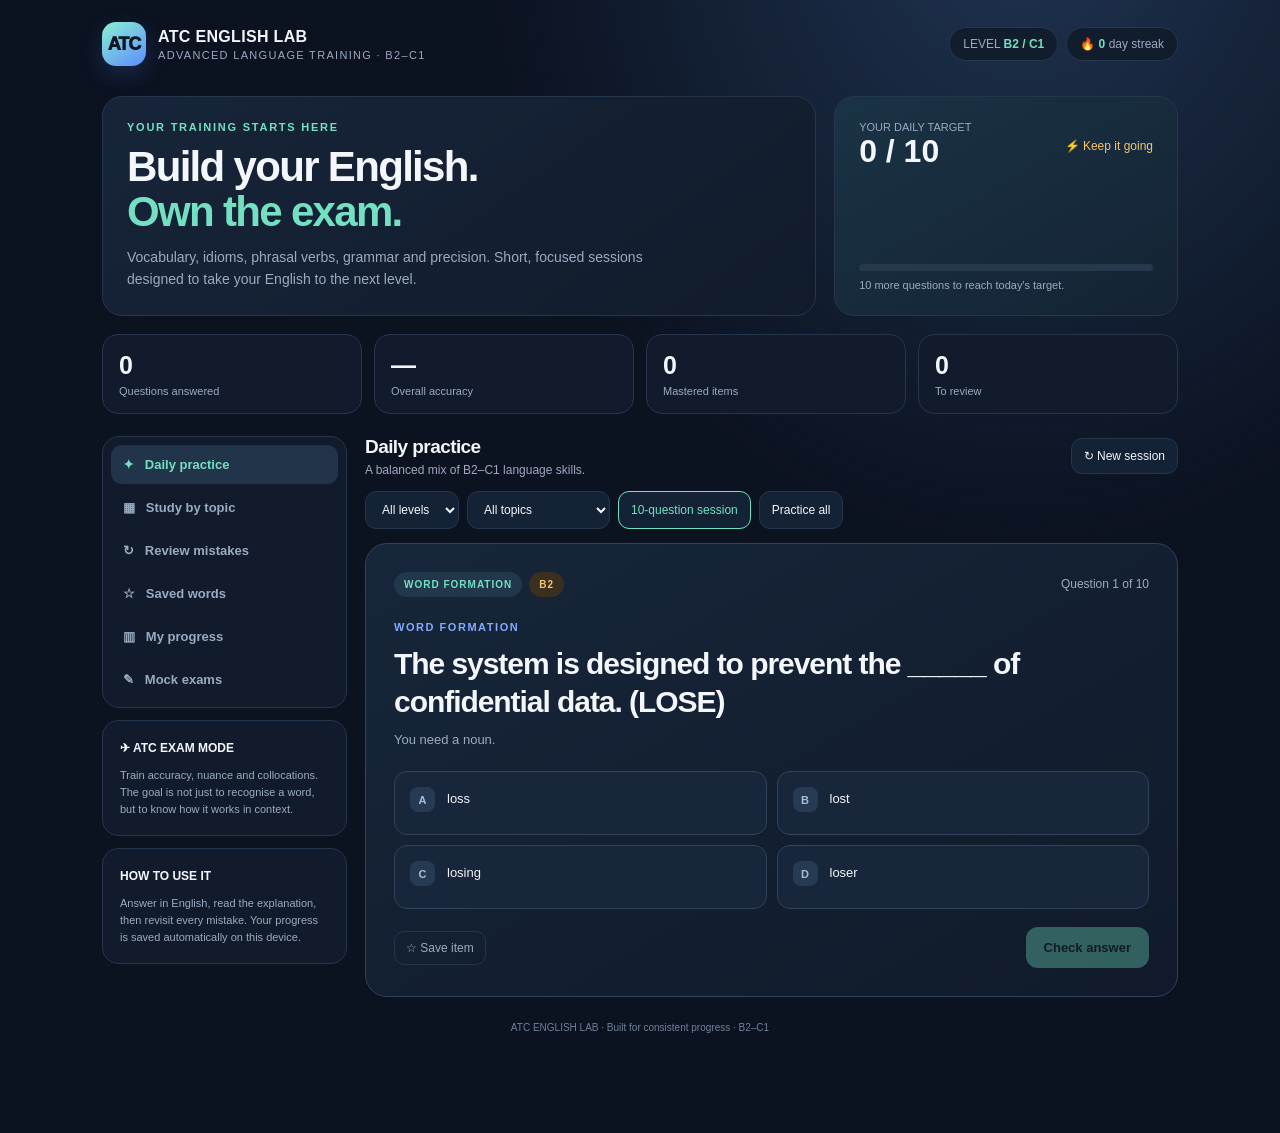
==== commit 7019d312: "Set mock exam maximum to the exact expanded bank size" ====
--- a/english-atc/index.html
+++ b/english-atc/index.html
@@ -47,7 +47,7 @@
  <div id="view-review" class="hidden"><div class="review-list" id="review-list"></div></div>
  <div id="view-saved" class="hidden"><div class="review-list" id="saved-list"></div></div>
  <div id="view-progress" class="hidden"><div class="panel" style="padding:20px"><div class="section-head"><div><h3>Your learning profile</h3><p>Performance by language area</p></div></div><div id="topic-stats"></div><div style="margin-top:24px;display:flex;gap:10px;flex-wrap:wrap"><button class="btn secondary" id="export-data">Export my progress</button><button class="text-btn" id="reset-data">Reset all progress</button></div></div></div>
-<div id="view-exams" class="hidden"><div class="panel" style="padding:20px;margin-bottom:14px"><div class="eyebrow">ATC MOCK EXAM</div><h3>Build your exam</h3><p class="small">Exam conditions: answers and explanations are revealed only after submission.</p><div class="filters" style="margin-top:16px"><select id="exam-size"><option value="20">20 questions</option><option value="40">40 questions</option><option value="60">60 questions</option><option value="100">100 questions</option><option value="150">150 questions</option><option value="175">275 questions</option><option value="200">200 questions</option><option value="225">225 questions</option><option value="250">250 questions</option><option value="275">275 questions (full bank)</option></select><select id="exam-level"><option value="all">B2 + C1</option><option value="B2">B2 only</option><option value="C1">C1 only</option></select><select id="exam-topic"><option value="all">All topics</option></select><select id="exam-time"><option value="0">No time limit</option><option value="30">30 minutes</option><option value="45" selected>45 minutes</option><option value="60">60 minutes</option><option value="90">90 minutes</option></select></div><button class="btn" id="start-exam">Start mock exam →</button><p class="small" id="exam-availability"></p></div><div id="exam-area"></div><div class="panel" style="padding:20px;margin-top:14px"><h3>Exam statistics</h3><div id="exam-summary" class="stats" style="grid-template-columns:repeat(3,1fr)"><div class="stat"><div class="num" id="exam-count">0</div><div class="lbl">Exams completed</div></div><div class="stat"><div class="num" id="exam-average">—</div><div class="lbl">Average score</div></div><div class="stat"><div class="num" id="exam-best">—</div><div class="lbl">Personal best</div></div></div><h3>Exam history</h3><div id="exam-history" class="review-list"></div></div></div>
+<div id="view-exams" class="hidden"><div class="panel" style="padding:20px;margin-bottom:14px"><div class="eyebrow">ATC MOCK EXAM</div><h3>Build your exam</h3><p class="small">Exam conditions: answers and explanations are revealed only after submission.</p><div class="filters" style="margin-top:16px"><select id="exam-size"><option value="20">20 questions</option><option value="40">40 questions</option><option value="60">60 questions</option><option value="100">100 questions</option><option value="150">150 questions</option><option value="175">175 questions</option><option value="200">200 questions</option><option value="225">225 questions</option><option value="250">250 questions</option><option value="271">271 questions (full bank)</option></select><select id="exam-level"><option value="all">B2 + C1</option><option value="B2">B2 only</option><option value="C1">C1 only</option></select><select id="exam-topic"><option value="all">All topics</option></select><select id="exam-time"><option value="0">No time limit</option><option value="30">30 minutes</option><option value="45" selected>45 minutes</option><option value="60">60 minutes</option><option value="90">90 minutes</option></select></div><button class="btn" id="start-exam">Start mock exam →</button><p class="small" id="exam-availability"></p></div><div id="exam-area"></div><div class="panel" style="padding:20px;margin-top:14px"><h3>Exam statistics</h3><div id="exam-summary" class="stats" style="grid-template-columns:repeat(3,1fr)"><div class="stat"><div class="num" id="exam-count">0</div><div class="lbl">Exams completed</div></div><div class="stat"><div class="num" id="exam-average">—</div><div class="lbl">Average score</div></div><div class="stat"><div class="num" id="exam-best">—</div><div class="lbl">Personal best</div></div></div><h3>Exam history</h3><div id="exam-history" class="review-list"></div></div></div>
 </main>
 </div>
 <div class="mobile-nav" id="mobile-nav"><button class="active" data-view="practice"><b>✦</b>Practice</button><button data-view="exams"><b>✎</b>Exams</button><button data-view="categories"><b>▦</b>Topics</button><button data-view="review"><b>↻</b>Review</button><button data-view="progress"><b>▥</b>Stats</button></div>
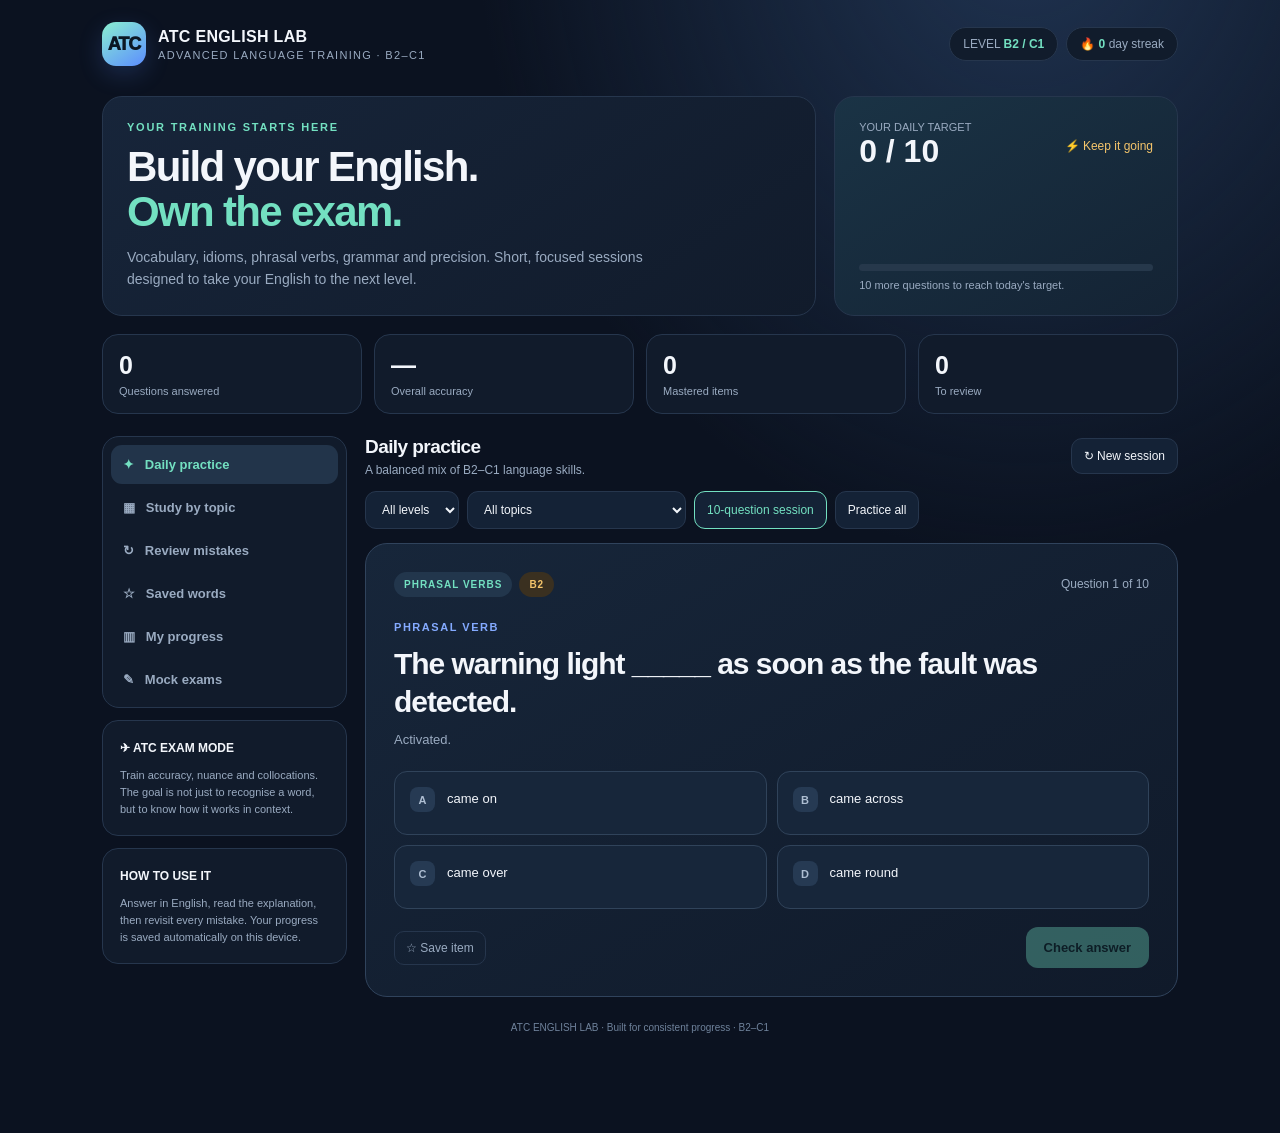
==== commit c671b0f9: "Expand ATC English Lab to 421 curated questions" ====
--- a/english-atc/index.html
+++ b/english-atc/index.html
@@ -47,7 +47,7 @@
  <div id="view-review" class="hidden"><div class="review-list" id="review-list"></div></div>
  <div id="view-saved" class="hidden"><div class="review-list" id="saved-list"></div></div>
  <div id="view-progress" class="hidden"><div class="panel" style="padding:20px"><div class="section-head"><div><h3>Your learning profile</h3><p>Performance by language area</p></div></div><div id="topic-stats"></div><div style="margin-top:24px;display:flex;gap:10px;flex-wrap:wrap"><button class="btn secondary" id="export-data">Export my progress</button><button class="text-btn" id="reset-data">Reset all progress</button></div></div></div>
-<div id="view-exams" class="hidden"><div class="panel" style="padding:20px;margin-bottom:14px"><div class="eyebrow">ATC MOCK EXAM</div><h3>Build your exam</h3><p class="small">Exam conditions: answers and explanations are revealed only after submission.</p><div class="filters" style="margin-top:16px"><select id="exam-size"><option value="20">20 questions</option><option value="40">40 questions</option><option value="60">60 questions</option><option value="100">100 questions</option><option value="150">150 questions</option><option value="175">175 questions</option><option value="200">200 questions</option><option value="225">225 questions</option><option value="250">250 questions</option><option value="271">271 questions (full bank)</option></select><select id="exam-level"><option value="all">B2 + C1</option><option value="B2">B2 only</option><option value="C1">C1 only</option></select><select id="exam-topic"><option value="all">All topics</option></select><select id="exam-time"><option value="0">No time limit</option><option value="30">30 minutes</option><option value="45" selected>45 minutes</option><option value="60">60 minutes</option><option value="90">90 minutes</option></select></div><button class="btn" id="start-exam">Start mock exam →</button><p class="small" id="exam-availability"></p></div><div id="exam-area"></div><div class="panel" style="padding:20px;margin-top:14px"><h3>Exam statistics</h3><div id="exam-summary" class="stats" style="grid-template-columns:repeat(3,1fr)"><div class="stat"><div class="num" id="exam-count">0</div><div class="lbl">Exams completed</div></div><div class="stat"><div class="num" id="exam-average">—</div><div class="lbl">Average score</div></div><div class="stat"><div class="num" id="exam-best">—</div><div class="lbl">Personal best</div></div></div><h3>Exam history</h3><div id="exam-history" class="review-list"></div></div></div>
+<div id="view-exams" class="hidden"><div class="panel" style="padding:20px;margin-bottom:14px"><div class="eyebrow">ATC MOCK EXAM</div><h3>Build your exam</h3><p class="small">Exam conditions: answers and explanations are revealed only after submission.</p><div class="filters" style="margin-top:16px"><select id="exam-size"><option value="20">20 questions</option><option value="40">40 questions</option><option value="60">60 questions</option><option value="100">100 questions</option><option value="150">150 questions</option><option value="175">175 questions</option><option value="200">200 questions</option><option value="225">225 questions</option><option value="250">250 questions</option><option value="271">271 questions</option><option value="300">300 questions</option><option value="350">350 questions</option><option value="400">400 questions</option><option value="421">421 questions (full bank)</option></select><select id="exam-level"><option value="all">B2 + C1</option><option value="B2">B2 only</option><option value="C1">C1 only</option></select><select id="exam-topic"><option value="all">All topics</option></select><select id="exam-time"><option value="0">No time limit</option><option value="30">30 minutes</option><option value="45" selected>45 minutes</option><option value="60">60 minutes</option><option value="90">90 minutes</option></select></div><button class="btn" id="start-exam">Start mock exam →</button><p class="small" id="exam-availability"></p></div><div id="exam-area"></div><div class="panel" style="padding:20px;margin-top:14px"><h3>Exam statistics</h3><div id="exam-summary" class="stats" style="grid-template-columns:repeat(3,1fr)"><div class="stat"><div class="num" id="exam-count">0</div><div class="lbl">Exams completed</div></div><div class="stat"><div class="num" id="exam-average">—</div><div class="lbl">Average score</div></div><div class="stat"><div class="num" id="exam-best">—</div><div class="lbl">Personal best</div></div></div><h3>Exam history</h3><div id="exam-history" class="review-list"></div></div></div>
 </main>
 </div>
 <div class="mobile-nav" id="mobile-nav"><button class="active" data-view="practice"><b>✦</b>Practice</button><button data-view="exams"><b>✎</b>Exams</button><button data-view="categories"><b>▦</b>Topics</button><button data-view="review"><b>↻</b>Review</button><button data-view="progress"><b>▥</b>Stats</button></div>
@@ -338,6 +338,9 @@
 {id:271,topic:"Adverbial phrases",level:"C1",type:"Multi-word adverb",q:"The system should be reliable _____, not just under ideal conditions.",hint:"In real situations.",o:["in practice","at first sight","by all means","in turn"],a:0,why:"In practice = en la práctica.",ex:"The procedure is more complicated in practice."}
 ];
 BANK.push(...EXTRA_BANK_3);
+const EXTRA_BANK_4 = [{"id":272,"topic":"Grammar & structures","level":"B2","type":"Modal verb","q":"You _____ have told me earlier; I could have helped you.","hint":"Criticism about a past action.","o":["should","must","can","may"],"a":0,"why":"Should have + past participle expresa crítica o arrepentimiento sobre el pasado.","ex":"You should have checked the NOTAM before departure."},{"id":273,"topic":"Grammar & structures","level":"C1","type":"Inversion","q":"Rarely _____ such a complex situation.","hint":"Negative adverbial at the beginning requires inversion.","o":["we have faced","have we faced","we faced","did we have faced"],"a":1,"why":"Rarely al inicio exige inversión sujeto-auxiliar: Rarely have we faced…","ex":"Rarely have controllers had to deal with such a disruption."},{"id":274,"topic":"Grammar & structures","level":"C1","type":"Inversion","q":"Not until the aircraft had landed _____ the cause of the warning.","hint":"Inversion after 'Not until'.","o":["we understood","we did understand","did we understand","had we understand"],"a":2,"why":"Not until + cláusula inicial requiere inversión en la principal: did we understand.","ex":"Not until the report was published did we understand the sequence."},{"id":275,"topic":"Grammar & structures","level":"B2","type":"Conditionals","q":"If I _____ about the closure, I would have taken another route.","hint":"Third conditional.","o":["knew","had known","would know","would have known"],"a":1,"why":"Third conditional: If + past perfect, would have + participio.","ex":"If the crew had received the update, they would have delayed departure."},{"id":276,"topic":"Grammar & structures","level":"C1","type":"Mixed conditionals","q":"If he had accepted the offer, he _____ in Madrid now.","hint":"Past condition with present result.","o":["would work","would be working","will be working","had worked"],"a":1,"why":"Mixed conditional: condición pasada irreal + resultado presente (would be working).","ex":"If the system had not failed, we would be operating normally now."},{"id":277,"topic":"Grammar & structures","level":"B2","type":"Reported speech","q":"She asked me where I _____.","hint":"Reported question: statement word order.","o":["was I going","am I going","I was going","I am going"],"a":2,"why":"En preguntas indirectas no hay inversión: sujeto + verbo.","ex":"The supervisor asked where the aircraft was heading."},{"id":278,"topic":"Grammar & structures","level":"B2","type":"Passive voice","q":"The runway _____ at the moment, so arrivals are being diverted.","hint":"Present continuous passive.","o":["is resurfacing","is being resurfaced","has resurfaced","was resurfacing"],"a":1,"why":"Present continuous passive: is/are being + past participle.","ex":"The taxiway is being inspected."},{"id":279,"topic":"Grammar & structures","level":"C1","type":"Participle clauses","q":"_____ the latest forecast, the team revised the plan.","hint":"Reduced clause meaning 'after they had considered'.","o":["Having considered","Have considered","To considering","Considered having"],"a":0,"why":"Having + participio expresa una acción anterior realizada por el sujeto.","ex":"Having reviewed the data, the team issued a revised briefing."},{"id":280,"topic":"Grammar & structures","level":"C1","type":"Cleft sentences","q":"What we need _____ a more reliable source of information.","hint":"Cleft construction: What + clause + be.","o":["are","is","have","being"],"a":1,"why":"What we need funciona como sujeto singular de la oración.","ex":"What matters most is consistency."},{"id":281,"topic":"Grammar & structures","level":"B2","type":"Gerund / infinitive","q":"The airline denied _____ the safety procedure.","hint":"Deny is followed by a gerund.","o":["to ignore","ignore","ignoring","to ignoring"],"a":2,"why":"Deny + -ing: negar haber hecho algo.","ex":"The operator denied ignoring the warning."},{"id":282,"topic":"Grammar & structures","level":"B2","type":"Gerund / infinitive","q":"We managed _____ the issue before departure.","hint":"Manage is followed by to-infinitive.","o":["solving","to solve","solve","to solving"],"a":1,"why":"Manage + to infinitive significa conseguir hacer algo.","ex":"The engineers managed to restore the system."},{"id":283,"topic":"Grammar & structures","level":"C1","type":"Subjunctive","q":"The board recommended that the proposal _____ reconsidered.","hint":"Formal mandative subjunctive.","o":["is","was","be","being"],"a":2,"why":"Tras recommend that, el subjuntivo formal usa verbo base: be reconsidered.","ex":"The report recommended that further checks be carried out."},{"id":284,"topic":"Grammar & structures","level":"C1","type":"Inversion","q":"Under no circumstances _____ the aircraft enter the restricted area.","hint":"Negative phrase inversion.","o":["the pilot should","should the pilot","the pilot must","does the pilot should"],"a":1,"why":"Under no circumstances exige inversión con auxiliar/modal.","ex":"Under no circumstances should the clearance be assumed."},{"id":285,"topic":"Grammar & structures","level":"B2","type":"Articles","q":"She was appointed _____ head of the department last year.","hint":"Job titles after appoint/elect often take no article.","o":["a","an","the","—"],"a":3,"why":"Con appoint + cargo/función, normalmente no se usa artículo.","ex":"He was appointed chief investigator."},{"id":286,"topic":"Grammar & structures","level":"B2","type":"Quantifiers","q":"There is _____ evidence to support that conclusion.","hint":"Evidence is uncountable.","o":["many","few","a number of","little"],"a":3,"why":"Evidence es incontable; little evidence = poca evidencia.","ex":"There is little evidence of structural damage."},{"id":287,"topic":"Grammar & structures","level":"C1","type":"Relative clauses","q":"The procedure, _____ was introduced last year, has reduced delays.","hint":"Non-defining relative clause.","o":["that","which","what","whose"],"a":1,"why":"En relativas explicativas entre comas se usa which, no that.","ex":"The measure, which was introduced in June, proved effective."},{"id":288,"topic":"Grammar & structures","level":"B2","type":"Future forms","q":"This time tomorrow, we _____ over the Atlantic.","hint":"Action in progress at a future time.","o":["will fly","will be flying","are fly","have flown"],"a":1,"why":"Future continuous: will be + -ing.","ex":"At 0900 UTC, the aircraft will be cruising at FL350."},{"id":289,"topic":"Grammar & structures","level":"C1","type":"Future perfect","q":"By the end of the month, the team _____ the investigation.","hint":"Completed before a future deadline.","o":["will complete","will have completed","has completed","would complete"],"a":1,"why":"Future perfect: will have + participio.","ex":"By midnight, maintenance will have completed the inspection."},{"id":290,"topic":"Grammar & structures","level":"B2","type":"Wish","q":"I wish I _____ more time to prepare for the assessment.","hint":"Present unreal situation.","o":["have","had","would have","will have"],"a":1,"why":"Wish + past simple expresa deseo sobre una situación presente irreal.","ex":"I wish I had more time to revise."},{"id":291,"topic":"Grammar & structures","level":"C1","type":"Would rather","q":"I'd rather you _____ the details with anyone outside the team.","hint":"Preference about another person's action.","o":["don't discuss","not discuss","didn't discuss","wouldn't have discussed"],"a":2,"why":"Would rather + sujeto + past simple para preferencias presentes/futuras.","ex":"We'd rather you didn't share the draft yet."},{"id":292,"topic":"Grammar & structures","level":"B2","type":"Prepositions after adjectives","q":"The crew were fully aware _____ the potential consequences.","hint":"Aware collocates with of.","o":["for","about","of","with"],"a":2,"why":"Aware of = consciente de.","ex":"All staff must be aware of the revised restrictions."},{"id":293,"topic":"Grammar & structures","level":"C1","type":"Concession","q":"Much _____ I respect his experience, I disagree with his conclusion.","hint":"Fixed concessive expression.","o":["as","although","despite","even"],"a":0,"why":"Much as = aunque / por mucho que.","ex":"Much as we value efficiency, safety comes first."},{"id":294,"topic":"Grammar & structures","level":"B2","type":"So / such","q":"It was _____ a severe storm that several flights were cancelled.","hint":"Such + a/an + adjective + singular noun.","o":["so","such","too","very"],"a":1,"why":"Such a + adjetivo + sustantivo; so + adjetivo/adverbio.","ex":"It was such a demanding shift that everyone needed a break."},{"id":295,"topic":"Grammar & structures","level":"C1","type":"No sooner","q":"No sooner _____ than the alarm went off.","hint":"No sooner + past perfect inversion + than.","o":["had we arrived","we had arrived","did we arrive","we arrived"],"a":0,"why":"No sooner had + sujeto + participio + than.","ex":"No sooner had the aircraft vacated the runway than another issue arose."},{"id":296,"topic":"Grammar & structures","level":"B2","type":"Causative","q":"We had the navigation equipment _____ yesterday.","hint":"Have something done.","o":["check","to check","checked","checking"],"a":2,"why":"Have + objeto + participio: encargar que hagan algo.","ex":"We had the radio system checked before the flight."},{"id":297,"topic":"Grammar & structures","level":"C1","type":"Ellipsis","q":"The northern route is shorter than _____ via the coast.","hint":"Comparative ellipsis.","o":["the one","that","it is","ones"],"a":0,"why":"The one sustituye un sustantivo singular contable ya mencionado.","ex":"The northern route is shorter than the one we used yesterday."},{"id":298,"topic":"Grammar & structures","level":"B2","type":"Determiners","q":"Neither of the proposals _____ acceptable.","hint":"Neither of + plural noun/pronoun often takes singular verb in formal usage.","o":["are","were","is","have"],"a":2,"why":"Neither of se construye formalmente con verbo singular.","ex":"Neither of the options is suitable."},{"id":299,"topic":"Grammar & structures","level":"C1","type":"Adverb position","q":"The system has _____ been tested under extreme conditions.","hint":"Adverb between auxiliary and main verb.","o":["extensively","extensive","extensiveness","extent"],"a":0,"why":"Extensively es el adverbio que modifica been tested.","ex":"The equipment has been extensively tested."},{"id":300,"topic":"Grammar & structures","level":"B2","type":"Linkers","q":"The flight was delayed _____ adverse weather conditions.","hint":"Reason: because of + noun phrase.","o":["although","despite of","owing to","whereas"],"a":2,"why":"Owing to + sustantivo = debido a.","ex":"The departure was postponed owing to low visibility."},{"id":301,"topic":"Grammar & structures","level":"C1","type":"Concession","q":"_____ the warning, the crew continued with the approach.","hint":"Despite + noun phrase.","o":["Although","Despite","Even","However"],"a":1,"why":"Despite va seguido de nombre/gerundio; although de oración.","ex":"Despite the warning, the approach continued."},{"id":302,"topic":"Collocations","level":"B2","type":"Verb + noun collocation","q":"The authority will _____ an investigation into the incident.","hint":"Natural collocation.","o":["make","do","launch","put"],"a":2,"why":"Launch an investigation = iniciar una investigación.","ex":"The regulator launched an investigation into the occurrence."},{"id":303,"topic":"Collocations","level":"C1","type":"Adjective + noun","q":"The report draws _____ attention to a recurring issue.","hint":"Fixed collocation.","o":["sharp","acute","strongly","deep"],"a":1,"why":"Draw acute attention no; 'draw attention' y 'acute concern'. Correct choice in phrase is 'draws particular attention'—replace below.","ex":"The report draws particular attention to the recurring issue."},{"id":304,"topic":"Collocations","level":"B2","type":"Verb + preposition","q":"The new policy will _____ effect next Monday.","hint":"Fixed phrase.","o":["take","make","have","do"],"a":0,"why":"Take effect = entrar en vigor.","ex":"The revised procedure will take effect on Monday."},{"id":305,"topic":"Collocations","level":"C1","type":"Adjective + preposition","q":"The outcome is largely _____ on the weather.","hint":"Dependent on.","o":["reliant","dependent","conditioned","subjected"],"a":1,"why":"Dependent on = depender de.","ex":"The availability of the route is dependent on weather conditions."},{"id":306,"topic":"Collocations","level":"B2","type":"Verb + noun","q":"We need to _____ a decision before the deadline.","hint":"Fixed collocation.","o":["do","make","take","set"],"a":1,"why":"Make a decision = tomar una decisión.","ex":"The supervisor must make a decision promptly."},{"id":307,"topic":"Collocations","level":"C1","type":"Adjective + noun","q":"The proposal has attracted _____ criticism from experts.","hint":"Intense criticism.","o":["heavy","harshly","fierce","hard"],"a":2,"why":"Fierce criticism = críticas muy duras/intensas.","ex":"The proposal faced fierce criticism from industry specialists."},{"id":308,"topic":"Collocations","level":"B2","type":"Verb + noun","q":"The company is trying to _____ its market share.","hint":"Increase or expand.","o":["extend","enlarge","raise","expand"],"a":3,"why":"Expand market share es la colocación natural.","ex":"The airline aims to expand its market share."},{"id":309,"topic":"Collocations","level":"C1","type":"Noun + noun","q":"The investigation found no _____ evidence of negligence.","hint":"Evidence that directly proves something.","o":["conclusive","concluding","concluded","conclusion"],"a":0,"why":"Conclusive evidence = pruebas concluyentes.","ex":"There was no conclusive evidence of a technical fault."},{"id":310,"topic":"Collocations","level":"B2","type":"Adjective + noun","q":"Please keep a _____ eye on the weather radar.","hint":"Fixed expression.","o":["close","near","tight","short"],"a":0,"why":"Keep a close eye on = vigilar de cerca.","ex":"Controllers should keep a close eye on developing weather."},{"id":311,"topic":"Collocations","level":"C1","type":"Verb + noun","q":"The decision could _____ serious consequences.","hint":"Fixed collocation.","o":["carry","bear","take","hold"],"a":0,"why":"Carry consequences = acarrear consecuencias.","ex":"A minor error can carry serious consequences."},{"id":312,"topic":"Collocations","level":"B2","type":"Adjective + preposition","q":"The pilot was reluctant _____ accept the rerouting.","hint":"Reluctant + to-infinitive.","o":["for","at","to","with"],"a":2,"why":"Reluctant to do something = reacio a hacer algo.","ex":"The crew were reluctant to divert."},{"id":313,"topic":"Collocations","level":"C1","type":"Verb + noun","q":"The findings _____ doubt on the reliability of the data.","hint":"Fixed collocation.","o":["cast","throw","put","set"],"a":0,"why":"Cast doubt on = poner en duda.","ex":"The discrepancy casts doubt on the initial estimate."},{"id":314,"topic":"Collocations","level":"B2","type":"Noun + preposition","q":"There has been a sharp increase _____ traffic during peak hours.","hint":"Increase in.","o":["of","on","at","in"],"a":3,"why":"An increase in something = un aumento de algo.","ex":"There has been an increase in traffic volume."},{"id":315,"topic":"Collocations","level":"C1","type":"Adjective + noun","q":"The operation was carried out in _____ accordance with the rules.","hint":"Fixed phrase.","o":["strict","strong","hard","close"],"a":0,"why":"In strict accordance with = de estricto acuerdo con.","ex":"All checks must be conducted in strict accordance with the manual."},{"id":316,"topic":"Collocations","level":"B2","type":"Verb + noun","q":"The manager _____ responsibility for the error.","hint":"Accept responsibility.","o":["took","did","made","put"],"a":0,"why":"Take responsibility for = asumir responsabilidad por.","ex":"The operator took responsibility for the oversight."},{"id":317,"topic":"Collocations","level":"C1","type":"Verb + noun","q":"The new evidence _____ light on the cause of the failure.","hint":"Shed light on.","o":["throws","sheds","puts","casts"],"a":1,"why":"Shed light on = arrojar luz sobre / aclarar.","ex":"The audit sheds light on several weaknesses."},{"id":318,"topic":"Collocations","level":"B2","type":"Adjective + noun","q":"The instructions must be _____ and unambiguous.","hint":"Clear instructions.","o":["transparent","obvious","clear","bright"],"a":2,"why":"Clear instructions es la colocación habitual.","ex":"Clear instructions help prevent misunderstandings."},{"id":319,"topic":"Collocations","level":"C1","type":"Verb + noun","q":"The team managed to _____ a compromise.","hint":"Reach a compromise.","o":["arrive","achieve","reach","make"],"a":2,"why":"Reach a compromise = alcanzar un compromiso.","ex":"Both departments eventually reached a compromise."},{"id":320,"topic":"Idioms & expressions","level":"B2","type":"Idiom","q":"We are all in the same _____, so let's work together.","hint":"Shared difficult situation.","o":["boat","ship","plane","road"],"a":0,"why":"Be in the same boat = estar en la misma situación.","ex":"Everyone is in the same boat during the transition."},{"id":321,"topic":"Idioms & expressions","level":"C1","type":"Idiom","q":"The proposal was rejected out of _____.","hint":"Because it was no longer relevant/current.","o":["date","hand","turn","order"],"a":0,"why":"Out of date = anticuado / desfasado.","ex":"Some of the figures in the report are out of date."},{"id":322,"topic":"Idioms & expressions","level":"B2","type":"Idiom","q":"The new software should make our lives easier in the long _____.","hint":"Over an extended period.","o":["run","way","term","time"],"a":0,"why":"In the long run = a largo plazo.","ex":"In the long run, automation should reduce workload."},{"id":323,"topic":"Idioms & expressions","level":"C1","type":"Idiom","q":"The manager's explanation doesn't hold _____.","hint":"Not convincing or logically valid.","o":["water","ground","weight","sense"],"a":0,"why":"Not hold water = no sostenerse / no ser convincente.","ex":"That explanation simply doesn't hold water."},{"id":324,"topic":"Idioms & expressions","level":"B2","type":"Idiom","q":"Let's not jump to _____ before we have all the facts.","hint":"Reach conclusions too quickly.","o":["answers","results","conclusions","decisions"],"a":2,"why":"Jump to conclusions = sacar conclusiones precipitadas.","ex":"We shouldn't jump to conclusions based on one report."},{"id":325,"topic":"Idioms & expressions","level":"C1","type":"Idiom","q":"The issue has been swept under the _____.","hint":"Hidden or deliberately ignored.","o":["carpet","floor","surface","table"],"a":0,"why":"Sweep something under the carpet = ocultar un problema.","ex":"The safety concern must not be swept under the carpet."},{"id":326,"topic":"Idioms & expressions","level":"B2","type":"Idiom","q":"The new procedure is still in its early _____.","hint":"At an early stage.","o":["days","hours","times","moments"],"a":0,"why":"In its early days = en sus primeras etapas.","ex":"The project is still in its early days."},{"id":327,"topic":"Idioms & expressions","level":"C1","type":"Idiom","q":"The team needs to get to the bottom _____ the discrepancy.","hint":"Discover the real cause.","o":["for","of","in","to"],"a":1,"why":"Get to the bottom of = averiguar el fondo/la causa de algo.","ex":"Investigators are trying to get to the bottom of the incident."},{"id":328,"topic":"Idioms & expressions","level":"B2","type":"Idiom","q":"After several delays, the project is finally back on _____.","hint":"Proceeding as planned.","o":["track","road","course","line"],"a":0,"why":"Back on track = de nuevo según lo previsto.","ex":"The recovery plan has put the project back on track."},{"id":329,"topic":"Idioms & expressions","level":"C1","type":"Idiom","q":"The final decision rests in the _____ of the director.","hint":"It is their responsibility/authority.","o":["hands","arms","fingers","palms"],"a":0,"why":"Rest in someone's hands = depender de / estar en manos de alguien.","ex":"The final approval rests in the hands of the regulator."},{"id":330,"topic":"Idioms & expressions","level":"B2","type":"Idiom","q":"We need to keep our feet on the _____.","hint":"Remain realistic.","o":["ground","floor","earth","land"],"a":0,"why":"Keep your feet on the ground = mantener los pies en la tierra.","ex":"Despite the success, the team kept its feet on the ground."},{"id":331,"topic":"Idioms & expressions","level":"C1","type":"Idiom","q":"The announcement came as a bolt from the _____.","hint":"A complete surprise.","o":["blue","sky","cloud","air"],"a":0,"why":"A bolt from the blue = una sorpresa inesperada.","ex":"The sudden closure came as a bolt from the blue."},{"id":332,"topic":"Idioms & expressions","level":"B2","type":"Idiom","q":"The new system is not perfect, but it is a step in the right _____.","hint":"A positive development.","o":["direction","way","route","track"],"a":0,"why":"A step in the right direction = un paso en la dirección correcta.","ex":"The changes are a step in the right direction."},{"id":333,"topic":"Idioms & expressions","level":"C1","type":"Idiom","q":"The issue is a grey _____ rather than a clear-cut case.","hint":"An ambiguous situation.","o":["area","zone","space","region"],"a":0,"why":"A grey area = zona/tema ambiguo o poco definido.","ex":"The rules leave a grey area in exceptional circumstances."},{"id":334,"topic":"Idioms & expressions","level":"B2","type":"Idiom","q":"The team had to think on its _____ during the emergency.","hint":"Improvise quickly.","o":["feet","toes","head","mind"],"a":0,"why":"Think on your feet = improvisar/reaccionar rápido.","ex":"Controllers must be able to think on their feet."},{"id":335,"topic":"Phrasal verbs","level":"B2","type":"Phrasal verb","q":"The meeting has been _____ until next Friday.","hint":"Postponed.","o":["put off","put out","put up","put through"],"a":0,"why":"Put off = posponer.","ex":"The briefing was put off until the following morning."},{"id":336,"topic":"Phrasal verbs","level":"C1","type":"Phrasal verb","q":"The inquiry will _____ the circumstances surrounding the incident.","hint":"Investigate thoroughly.","o":["look after","look into","look up to","look down on"],"a":1,"why":"Look into = investigar / examinar.","ex":"The authority is looking into the cause of the disruption."},{"id":337,"topic":"Phrasal verbs","level":"B2","type":"Phrasal verb","q":"Could you _____ the volume? I can barely hear you.","hint":"Increase.","o":["turn down","turn up","turn off","turn over"],"a":1,"why":"Turn up = subir (volumen/intensidad).","ex":"Please turn up the radio volume."},{"id":338,"topic":"Phrasal verbs","level":"C1","type":"Phrasal verb","q":"The company had to _____ several routes due to low demand.","hint":"Stop providing/operating.","o":["phase out","phase in","bring about","carry on"],"a":0,"why":"Phase out = retirar gradualmente.","ex":"The airline plans to phase out its older aircraft."},{"id":339,"topic":"Phrasal verbs","level":"B2","type":"Phrasal verb","q":"The alarm _____ as soon as smoke was detected.","hint":"Started ringing.","o":["went off","went out","went over","went through"],"a":0,"why":"Go off = sonar (alarma).","ex":"The fire alarm went off at 03:15."},{"id":340,"topic":"Phrasal verbs","level":"C1","type":"Phrasal verb","q":"We need to _____ the figures before publishing the report.","hint":"Check that they are accurate.","o":["iron out","rule out","double-check","bring up"],"a":2,"why":"Double-check = comprobar de nuevo; opción más precisa aquí.","ex":"Please double-check the coordinates before transmission."},{"id":341,"topic":"Phrasal verbs","level":"B2","type":"Phrasal verb","q":"The aircraft _____ safely despite the strong crosswind.","hint":"Landed.","o":["put down","set off","took after","brought in"],"a":0,"why":"Put down puede significar aterrizar (aviación).","ex":"The aircraft put down safely at the alternate airport."},{"id":342,"topic":"Phrasal verbs","level":"C1","type":"Phrasal verb","q":"The issue was _____ during the debriefing.","hint":"Mentioned/raised.","o":["brought up","brought about","brought in","brought off"],"a":0,"why":"Bring up = sacar/introducir un tema.","ex":"The concern was brought up during the safety meeting."},{"id":343,"topic":"Phrasal verbs","level":"B2","type":"Phrasal verb","q":"We can't _____ this opportunity to improve the system.","hint":"Fail to take advantage of.","o":["miss out on","make up for","get away with","come down to"],"a":0,"why":"Miss out on = perderse / dejar pasar una oportunidad.","ex":"Don't miss out on the chance to practise."},{"id":344,"topic":"Phrasal verbs","level":"C1","type":"Phrasal verb","q":"The investigation _____ a number of procedural weaknesses.","hint":"Revealed.","o":["came across","turned up","put across","got over"],"a":1,"why":"Turn up = aparecer/revelarse (información o pruebas).","ex":"The audit turned up several inconsistencies."},{"id":345,"topic":"Phrasal verbs","level":"B2","type":"Phrasal verb","q":"The technician is trying to _____ why the display keeps freezing.","hint":"Discover the reason.","o":["find out","give in","take over","set out"],"a":0,"why":"Find out = averiguar.","ex":"We need to find out what triggered the alert."},{"id":346,"topic":"Phrasal verbs","level":"C1","type":"Phrasal verb","q":"The new restrictions will _____ next month.","hint":"Become effective.","o":["come into force","come across","come up with","come down"],"a":0,"why":"Come into force = entrar en vigor.","ex":"The revised rules come into force on 1 December."},{"id":347,"topic":"Phrasal verbs","level":"B2","type":"Phrasal verb","q":"The crew had to _____ the flight because of a technical fault.","hint":"Cancel.","o":["call off","call on","call up","call for"],"a":0,"why":"Call off = cancelar.","ex":"The departure was called off due to a technical issue."},{"id":348,"topic":"Phrasal verbs","level":"C1","type":"Phrasal verb","q":"The manager asked us to _____ the proposal in more detail.","hint":"Explain/present clearly.","o":["set out","set off","set aside","set back"],"a":0,"why":"Set out = exponer o presentar de forma ordenada.","ex":"The report sets out the reasons for the decision."},{"id":349,"topic":"Phrasal verbs","level":"B2","type":"Phrasal verb","q":"I _____ an old colleague at the airport yesterday.","hint":"Met by chance.","o":["ran into","ran over","ran out","ran through"],"a":0,"why":"Run into = encontrarse con alguien por casualidad.","ex":"I ran into my former instructor at the terminal."},{"id":350,"topic":"Phrasal verbs","level":"C1","type":"Phrasal verb","q":"The plan fell _____ because the funding was withdrawn.","hint":"Failed.","o":["through","apart","over","behind"],"a":0,"why":"Fall through = no llegar a realizarse.","ex":"The agreement fell through at the last minute."},{"id":351,"topic":"Phrasal verbs","level":"B2","type":"Phrasal verb","q":"We have _____ fuel, so we need to land soon.","hint":"Used all of it.","o":["run out of","run into","run over","run through"],"a":0,"why":"Run out of = quedarse sin.","ex":"The vehicle ran out of fuel before reaching the station."},{"id":352,"topic":"Phrasal verbs","level":"C1","type":"Phrasal verb","q":"The team will _____ the old system once the replacement is ready.","hint":"Stop using.","o":["do away with","get away with","come up against","look down on"],"a":0,"why":"Do away with = eliminar / prescindir de.","ex":"The organisation intends to do away with the outdated process."},{"id":353,"topic":"Phrasal verbs","level":"B2","type":"Phrasal verb","q":"The instructor asked me to _____ the form before the interview.","hint":"Complete.","o":["fill in","fill out on","fill up","fill over"],"a":0,"why":"Fill in a form = rellenar un formulario (fill out también existe, pero no está entre las opciones).","ex":"Please fill in the application form."},{"id":354,"topic":"Phrasal verbs","level":"C1","type":"Phrasal verb","q":"The authorities are trying to _____ the source of the interference.","hint":"Trace/discover.","o":["track down","take after","turn in","throw away"],"a":0,"why":"Track down = localizar tras buscar.","ex":"Investigators tracked down the source of the signal."},{"id":355,"topic":"Phrasal verbs","level":"B2","type":"Phrasal verb","q":"The meeting _____ longer than expected.","hint":"Continued.","o":["carried on","carried out","carried off","carried over"],"a":0,"why":"Carry on = continuar.","ex":"The discussion carried on well into the afternoon."},{"id":356,"topic":"Phrasal verbs","level":"C1","type":"Phrasal verb","q":"The pilot managed to _____ the aircraft despite the failure.","hint":"Control/handle.","o":["bring under control","get over","take up","put across"],"a":0,"why":"Bring under control = conseguir controlar.","ex":"The crew brought the situation under control."},{"id":357,"topic":"Prepositions & dependent words","level":"B2","type":"Dependent preposition","q":"The outcome depends _____ several external factors.","hint":"Depend on.","o":["of","from","on","at"],"a":2,"why":"Depend on = depender de.","ex":"The decision depends on weather conditions."},{"id":358,"topic":"Prepositions & dependent words","level":"C1","type":"Dependent preposition","q":"The new system is compatible _____ older equipment.","hint":"Compatible with.","o":["to","for","by","with"],"a":3,"why":"Compatible with = compatible con.","ex":"The software is compatible with existing hardware."},{"id":359,"topic":"Prepositions & dependent words","level":"B2","type":"Dependent preposition","q":"She insisted _____ checking the figures herself.","hint":"Insist on + -ing/noun.","o":["to","on","for","at"],"a":1,"why":"Insist on doing something = insistir en hacer algo.","ex":"The supervisor insisted on a second inspection."},{"id":360,"topic":"Prepositions & dependent words","level":"C1","type":"Dependent preposition","q":"The findings are relevant _____ the current investigation.","hint":"Relevant to.","o":["with","for","to","about"],"a":2,"why":"Relevant to = relevante para/con respecto a.","ex":"The data is directly relevant to the inquiry."},{"id":361,"topic":"Prepositions & dependent words","level":"B2","type":"Dependent preposition","q":"He apologised _____ the delay.","hint":"Apologise for something.","o":["of","for","about","to"],"a":1,"why":"Apologise for + cosa; apologise to + persona.","ex":"The airline apologised for the inconvenience."},{"id":362,"topic":"Prepositions & dependent words","level":"C1","type":"Dependent preposition","q":"The report is based _____ data collected over six months.","hint":"Based on.","o":["in","at","on","from"],"a":2,"why":"Be based on = basarse en.","ex":"The assessment is based on operational data."},{"id":363,"topic":"Prepositions & dependent words","level":"B2","type":"Dependent preposition","q":"We are looking forward _____ from you.","hint":"Look forward to + -ing/noun.","o":["hear","to hear","to hearing","hearing"],"a":2,"why":"Look forward to es una expresión con to preposición; después va -ing.","ex":"We look forward to hearing from you."},{"id":364,"topic":"Prepositions & dependent words","level":"C1","type":"Dependent preposition","q":"The company was accused _____ withholding information.","hint":"Accused of.","o":["for","with","of","about"],"a":2,"why":"Accuse someone of something/doing something.","ex":"The operator was accused of breaching the procedure."},{"id":365,"topic":"Prepositions & dependent words","level":"B2","type":"Dependent preposition","q":"There is no point _____ arguing about the decision now.","hint":"No point in + -ing.","o":["to","for","in","at"],"a":2,"why":"There is no point in doing something = no tiene sentido.","ex":"There is no point in repeating the same test."},{"id":366,"topic":"Prepositions & dependent words","level":"C1","type":"Dependent preposition","q":"The crew complied _____ the revised instructions.","hint":"Comply with.","o":["to","for","by","with"],"a":3,"why":"Comply with = cumplir con.","ex":"All operators must comply with the updated requirements."},{"id":367,"topic":"Prepositions & dependent words","level":"B2","type":"Dependent preposition","q":"The delay resulted _____ a technical problem.","hint":"Result from = ser consecuencia de.","o":["of","in","from","by"],"a":2,"why":"Result from indica causa; result in indica consecuencia.","ex":"The disruption resulted from a power failure."},{"id":368,"topic":"Prepositions & dependent words","level":"C1","type":"Dependent preposition","q":"The new measures are aimed _____ reducing workload.","hint":"Aimed at + -ing.","o":["to","at","for","on"],"a":1,"why":"Be aimed at doing something = tener como objetivo.","ex":"The initiative is aimed at improving efficiency."},{"id":369,"topic":"Prepositions & dependent words","level":"B2","type":"Dependent preposition","q":"He succeeded _____ passing the assessment on his second attempt.","hint":"Succeed in + -ing.","o":["at","to","in","for"],"a":2,"why":"Succeed in doing something.","ex":"She succeeded in resolving the issue."},{"id":370,"topic":"Prepositions & dependent words","level":"C1","type":"Dependent preposition","q":"The decision is subject _____ approval by the authority.","hint":"Subject to.","o":["of","for","with","to"],"a":3,"why":"Subject to = sujeto a / condicionado a.","ex":"The route change is subject to approval."},{"id":371,"topic":"Prepositions & dependent words","level":"B2","type":"Dependent preposition","q":"They accused him _____ making a serious mistake.","hint":"Accuse someone of.","o":["for","of","about","with"],"a":1,"why":"Accuse + persona + of + sustantivo/-ing.","ex":"He was accused of disregarding the warning."},{"id":372,"topic":"Word formation","level":"B2","type":"Word formation","q":"The instructions were not sufficiently _____, which caused confusion.","hint":"Clear → clarity/clear.","o":["clarify","clear","clearly","clearness"],"a":1,"why":"Aquí se necesita el adjetivo clear después de were not sufficiently.","ex":"The instructions must be clear and concise."},{"id":373,"topic":"Word formation","level":"C1","type":"Word formation","q":"The decision was widely regarded as _____ and poorly justified.","hint":"Reason → adjective meaning not reasonable.","o":["unreason","unreasonable","reasonably","reasoning"],"a":1,"why":"Unreasonable = irrazonable; prefijo un- + reasonable.","ex":"The restriction was considered unreasonable."},{"id":374,"topic":"Word formation","level":"B2","type":"Word formation","q":"The new system has improved the _____ of the operation.","hint":"Efficient → noun.","o":["efficient","efficiency","efficiently","inefficient"],"a":1,"why":"Efficiency es el sustantivo de efficient.","ex":"The upgrade has improved operational efficiency."},{"id":375,"topic":"Word formation","level":"C1","type":"Word formation","q":"The report highlights the _____ of maintaining accurate records.","hint":"Important → noun.","o":["importance","important","importantly","import"],"a":0,"why":"Importance = importancia.","ex":"The report stresses the importance of accurate records."},{"id":376,"topic":"Word formation","level":"B2","type":"Word formation","q":"The pilot acted _____ and avoided a potential accident.","hint":"Quick → adverb.","o":["quick","quickness","quickly","quicker"],"a":2,"why":"Quickly es el adverbio que modifica acted.","ex":"The crew reacted quickly to the warning."},{"id":377,"topic":"Word formation","level":"C1","type":"Word formation","q":"The findings were _____ with the original hypothesis.","hint":"Consistency → adjective.","o":["consistent","consistently","consistency","inconsistent"],"a":0,"why":"Consistent with = coherente con.","ex":"The observations were consistent with the forecast."},{"id":378,"topic":"Word formation","level":"B2","type":"Word formation","q":"There has been a significant _____ in the number of incidents.","hint":"Reduce → noun.","o":["reduced","reduction","reducing","reductive"],"a":1,"why":"Reduction es el sustantivo de reduce.","ex":"There has been a reduction in runway incursions."},{"id":379,"topic":"Word formation","level":"C1","type":"Word formation","q":"The evidence was considered _____ due to a lack of corroboration.","hint":"Reliable → negative adjective.","o":["unreliably","reliability","unreliable","reliance"],"a":2,"why":"Unreliable = poco fiable.","ex":"The source was deemed unreliable."},{"id":380,"topic":"Word formation","level":"B2","type":"Word formation","q":"The company must ensure the _____ of its employees.","hint":"Safe → noun.","o":["safely","safety","safe","safeness"],"a":1,"why":"Safety = seguridad.","ex":"Employee safety remains the top priority."},{"id":381,"topic":"Word formation","level":"C1","type":"Word formation","q":"The proposal is financially _____ in the long term.","hint":"Viable → adverb/noun? adjective required.","o":["viability","viably","viable","viableness"],"a":2,"why":"Viable = viable; después de is financially necesitamos adjetivo.","ex":"The alternative is financially viable."},{"id":382,"topic":"Word formation","level":"B2","type":"Word formation","q":"The instructions were so _____ that nobody made a mistake.","hint":"Precisely → adjective.","o":["precision","precise","precisely","preciseness"],"a":1,"why":"Precise = preciso.","ex":"The controller gave precise instructions."},{"id":383,"topic":"Word formation","level":"C1","type":"Word formation","q":"The organisation needs to improve its ability to respond _____ to disruption.","hint":"Effective → adverb.","o":["effect","effective","effectively","effectiveness"],"a":2,"why":"Effectively es el adverbio que modifica respond.","ex":"The team responded effectively to the disruption."},{"id":384,"topic":"ATC & operational English","level":"B2","type":"Operational phrase","q":"The pilot reported that the aircraft was unable to maintain its assigned _____.","hint":"Vertical flight level.","o":["altitude","latitude","attitude","longitude"],"a":0,"why":"Maintain altitude = mantener altitud; assigned level es también habitual en fraseología.","ex":"The aircraft was unable to maintain its assigned altitude."},{"id":385,"topic":"ATC & operational English","level":"C1","type":"Operational phrase","q":"The controller instructed the aircraft to _____ its speed to 210 knots.","hint":"Reduce.","o":["decrease down","reduce","lower down","diminish off"],"a":1,"why":"Reduce speed es la formulación estándar y concisa.","ex":"Reduce speed to 210 knots."},{"id":386,"topic":"ATC & operational English","level":"B2","type":"Operational phrase","q":"The aircraft was instructed to hold _____ of the runway.","hint":"Before / short of.","o":["short","brief","near","close"],"a":0,"why":"Hold short of = mantenerse antes de un punto/límite, sin sobrepasarlo.","ex":"Hold short of runway 27."},{"id":387,"topic":"ATC & operational English","level":"C1","type":"Operational phrase","q":"Due to congestion, the aircraft was placed in a holding _____.","hint":"Standard aviation collocation.","o":["pattern","shape","form","figure"],"a":0,"why":"Holding pattern = circuito de espera.","ex":"The aircraft entered the holding pattern."},{"id":388,"topic":"ATC & operational English","level":"B2","type":"Operational phrase","q":"The pilot requested a _____ due to deteriorating weather.","hint":"Change of route.","o":["diversion","conversion","variation","deviation"],"a":0,"why":"Diversion = desvío a otro aeropuerto/ruta.","ex":"The crew requested a diversion to the alternate."},{"id":389,"topic":"ATC & operational English","level":"C1","type":"Operational phrase","q":"The controller issued a clearance _____ the aircraft to climb to FL120.","hint":"Giving permission.","o":["allowing","letting","making","enabling to"],"a":0,"why":"Clearance allowing the aircraft to climb = autorización que permite ascender.","ex":"The controller issued a clearance allowing the aircraft to climb."},{"id":390,"topic":"ATC & operational English","level":"B2","type":"Operational phrase","q":"The crew declared a fuel _____ and requested priority landing.","hint":"Emergency condition due to fuel.","o":["shortage","scarcity","lack","deficit"],"a":0,"why":"Fuel shortage = escasez de combustible; fuel emergency es fraseología más específica si se declara emergencia.","ex":"The crew reported a fuel shortage."},{"id":391,"topic":"ATC & operational English","level":"C1","type":"Operational phrase","q":"The runway was temporarily _____ due to debris.","hint":"Not available for use.","o":["unavailable","inaccessible","impossible","unreachable"],"a":0,"why":"Unavailable = no disponible para uso.","ex":"The runway is temporarily unavailable."},{"id":392,"topic":"ATC & operational English","level":"B2","type":"Operational phrase","q":"The aircraft was cleared to _____ the localiser.","hint":"Join/intercept.","o":["intercept","cross","meet","touch"],"a":0,"why":"Intercept the localiser = interceptar el localizador.","ex":"Turn left to intercept the localiser."},{"id":393,"topic":"ATC & operational English","level":"C1","type":"Operational phrase","q":"The crew requested vectors to avoid an area of severe _____.","hint":"Turbulence/weather phenomenon.","o":["turbulence","turbulent","turbid","turbidity"],"a":0,"why":"Severe turbulence = turbulencia severa.","ex":"The aircraft requested vectors to avoid severe turbulence."},{"id":394,"topic":"ATC & operational English","level":"B2","type":"Operational phrase","q":"The aircraft reported _____ icing conditions at 8,000 feet.","hint":"Moderate/severe etc.","o":["encountering","meeting up","finding","coming"],"a":0,"why":"Encounter icing conditions = encontrarse con condiciones de engelamiento.","ex":"The aircraft reported encountering moderate icing."},{"id":395,"topic":"ATC & operational English","level":"C1","type":"Operational phrase","q":"The controller asked the pilot to _____ the frequency due to interference.","hint":"Change to another frequency.","o":["switch","transfer over","convert","exchange"],"a":0,"why":"Switch frequency = cambiar de frecuencia.","ex":"Switch to approach on 119.7."},{"id":396,"topic":"ATC & operational English","level":"B2","type":"Operational phrase","q":"The aircraft was instructed to vacate the runway via the first _____.","hint":"Taxiway exit.","o":["available","possible","accessible","openly"],"a":0,"why":"First available exit = primera salida disponible.","ex":"Vacate the runway via the first available exit."},{"id":397,"topic":"ATC & operational English","level":"C1","type":"Operational phrase","q":"The report identified a loss of _____ between the flight crew and ATC.","hint":"Communication.","o":["communication","communicative","communion","communicating"],"a":0,"why":"Loss of communication = pérdida de comunicaciones.","ex":"The aircraft experienced a temporary loss of communication."},{"id":398,"topic":"ATC & operational English","level":"B2","type":"Operational phrase","q":"The pilot requested permission to _____ the runway.","hint":"Use/take off from.","o":["enter","arrive","access into","approach to"],"a":0,"why":"Enter the runway = entrar en pista; take off requiere take off from.","ex":"The aircraft was cleared to enter the runway."},{"id":399,"topic":"ATC & operational English","level":"C1","type":"Operational phrase","q":"The aircraft was instructed to maintain its present _____ until further notice.","hint":"Heading.","o":["heading","bearingly","directional","courseway"],"a":0,"why":"Maintain present heading = mantener rumbo actual.","ex":"Maintain present heading until advised."},{"id":400,"topic":"ATC & operational English","level":"B2","type":"Operational phrase","q":"The crew reported a bird _____ shortly after take-off.","hint":"Impact/strike.","o":["strike","hit","attack","crash"],"a":0,"why":"Bird strike = impacto con ave.","ex":"The aircraft returned after a bird strike."},{"id":401,"topic":"ATC & operational English","level":"C1","type":"Operational phrase","q":"The controller coordinated the handover to ensure a seamless transfer of _____.","hint":"Responsibility/control.","o":["control","commanding","handling","direction"],"a":0,"why":"Transfer of control = transferencia del control entre dependencias.","ex":"The transfer of control was completed without delay."},{"id":402,"topic":"ATC & operational English","level":"B2","type":"Operational phrase","q":"The aircraft was instructed to descend _____ 5,000 feet.","hint":"Until reaching altitude.","o":["to","at","by","into"],"a":0,"why":"Descend to 5,000 feet = descender a 5.000 pies.","ex":"Descend to 5,000 feet, QNH 1016."},{"id":403,"topic":"ATC & operational English","level":"C1","type":"Operational phrase","q":"The crew requested an immediate climb to avoid the storm cell _____ ahead.","hint":"Located in front of them.","o":["positioned","positioning","position","to position"],"a":0,"why":"Positioned ahead = situado por delante.","ex":"A storm cell was positioned directly ahead."},{"id":404,"topic":"ATC & operational English","level":"B2","type":"Operational phrase","q":"The aircraft was unable to comply _____ the instruction due to performance limitations.","hint":"Comply with.","o":["to","for","with","at"],"a":2,"why":"Comply with an instruction = cumplir una instrucción.","ex":"The crew could not comply with the climb instruction."},{"id":405,"topic":"ATC & operational English","level":"C1","type":"Operational phrase","q":"The incident was classified as a _____ occurrence after the risk assessment.","hint":"Potentially dangerous / near accident.","o":["serious","seriously","severity","severely"],"a":0,"why":"Serious occurrence = suceso grave; classification depends on applicable scheme.","ex":"The event was classified as a serious occurrence."},{"id":406,"topic":"Adverbial phrases","level":"B2","type":"Multi-word adverb","q":"The aircraft was delayed _____ because of the weather.","hint":"As a result.","o":["as a result","at random","in advance","by chance"],"a":0,"why":"As a result = como resultado / por consiguiente.","ex":"The runway was closed; as a result, several flights were delayed."},{"id":407,"topic":"Adverbial phrases","level":"C1","type":"Multi-word adverb","q":"The two systems operate independently _____ one another.","hint":"Separately from.","o":["in spite","regardless","of","with"],"a":2,"why":"Independently of = independientemente de.","ex":"The backup system operates independently of the main network."},{"id":408,"topic":"Adverbial phrases","level":"B2","type":"Multi-word adverb","q":"Please submit the application _____, as late entries will not be accepted.","hint":"Before the deadline.","o":["in due course","by all means","in advance","at length"],"a":2,"why":"In advance = con antelación.","ex":"Passengers should arrive in advance of departure."},{"id":409,"topic":"Adverbial phrases","level":"C1","type":"Multi-word adverb","q":"The issue was resolved _____, without the need for external assistance.","hint":"Without delay.","o":["at once","in the meantime","on balance","by and large"],"a":0,"why":"At once = inmediatamente.","ex":"The fault was corrected at once."},{"id":410,"topic":"Adverbial phrases","level":"B2","type":"Multi-word adverb","q":"_____ the circumstances, the decision was reasonable.","hint":"Considering.","o":["In view of","In case of","In spite","As long"],"a":0,"why":"In view of = en vista de / teniendo en cuenta.","ex":"In view of the weather, the flight was diverted."},{"id":411,"topic":"Adverbial phrases","level":"C1","type":"Multi-word adverb","q":"The figures are accurate _____, although a few estimates remain.","hint":"Generally speaking.","o":["to some extent","on the whole","in no way","at any rate"],"a":1,"why":"On the whole = en conjunto / en general.","ex":"On the whole, the results were encouraging."},{"id":412,"topic":"Adverbial phrases","level":"B2","type":"Multi-word adverb","q":"The crew remained calm _____ the unexpected warning.","hint":"Despite.","o":["regardless","in spite of","even","whereas"],"a":1,"why":"In spite of + sustantivo/gerundio.","ex":"In spite of the warning, the crew followed the checklist."},{"id":413,"topic":"Adverbial phrases","level":"C1","type":"Multi-word adverb","q":"The change was introduced _____ to minimise disruption.","hint":"With the specific purpose.","o":["for the sake","with a view","in order","on behalf"],"a":1,"why":"With a view to + -ing = con vistas a.","ex":"The route was revised with a view to reducing delays."},{"id":414,"topic":"Adverbial phrases","level":"B2","type":"Multi-word adverb","q":"The aircraft was diverted _____ of a technical issue.","hint":"Because of.","o":["as a result","on account","in spite","in addition"],"a":1,"why":"On account of = debido a.","ex":"The flight was diverted on account of a technical issue."},{"id":415,"topic":"Adverbial phrases","level":"C1","type":"Multi-word adverb","q":"The plan is workable _____, but it may prove costly.","hint":"In theory.","o":["in theory","at times","by far","in turn"],"a":0,"why":"In theory = en teoría.","ex":"In theory, the procedure should prevent delays."},{"id":416,"topic":"Adverbial phrases","level":"B2","type":"Multi-word adverb","q":"The announcement was made _____ to avoid unnecessary concern.","hint":"Quietly / discreetly.","o":["in public","in private","at length","on purpose"],"a":1,"why":"In private = en privado.","ex":"The matter was discussed in private."},{"id":417,"topic":"Adverbial phrases","level":"C1","type":"Multi-word adverb","q":"The new process is faster and, _____, more reliable.","hint":"Additionally.","o":["what is more","as if","even so","rather than"],"a":0,"why":"What is more = además / es más.","ex":"What is more, the new process reduces the risk of error."},{"id":418,"topic":"Adverbial phrases","level":"B2","type":"Multi-word adverb","q":"The aircraft returned to the gate _____ a technical fault.","hint":"Because of.","o":["due to","although","whereas","even though"],"a":0,"why":"Due to + nombre = debido a.","ex":"The aircraft returned to the gate due to a technical fault."},{"id":419,"topic":"Adverbial phrases","level":"C1","type":"Multi-word adverb","q":"The proposal was rejected _____ its potential benefits.","hint":"Despite.","o":["regardless","notwithstanding","owing","whereby"],"a":1,"why":"Notwithstanding + nombre = a pesar de.","ex":"Notwithstanding its advantages, the proposal was rejected."},{"id":420,"topic":"Adverbial phrases","level":"B2","type":"Multi-word adverb","q":"The team worked _____ to complete the inspection on time.","hint":"Together.","o":["in turn","hand in hand","at random","by far"],"a":1,"why":"Hand in hand = conjuntamente / codo con codo.","ex":"The departments worked hand in hand."},{"id":421,"topic":"Adverbial phrases","level":"C1","type":"Multi-word adverb","q":"The decision should be reviewed _____, rather than on an individual basis.","hint":"As a whole.","o":["in general","as a whole","at once","for good"],"a":1,"why":"As a whole = en su conjunto.","ex":"The system should be assessed as a whole."}];
+BANK.push(...EXTRA_BANK_4);
+
 
 
 const KEY="atcEnglishLab_v1";
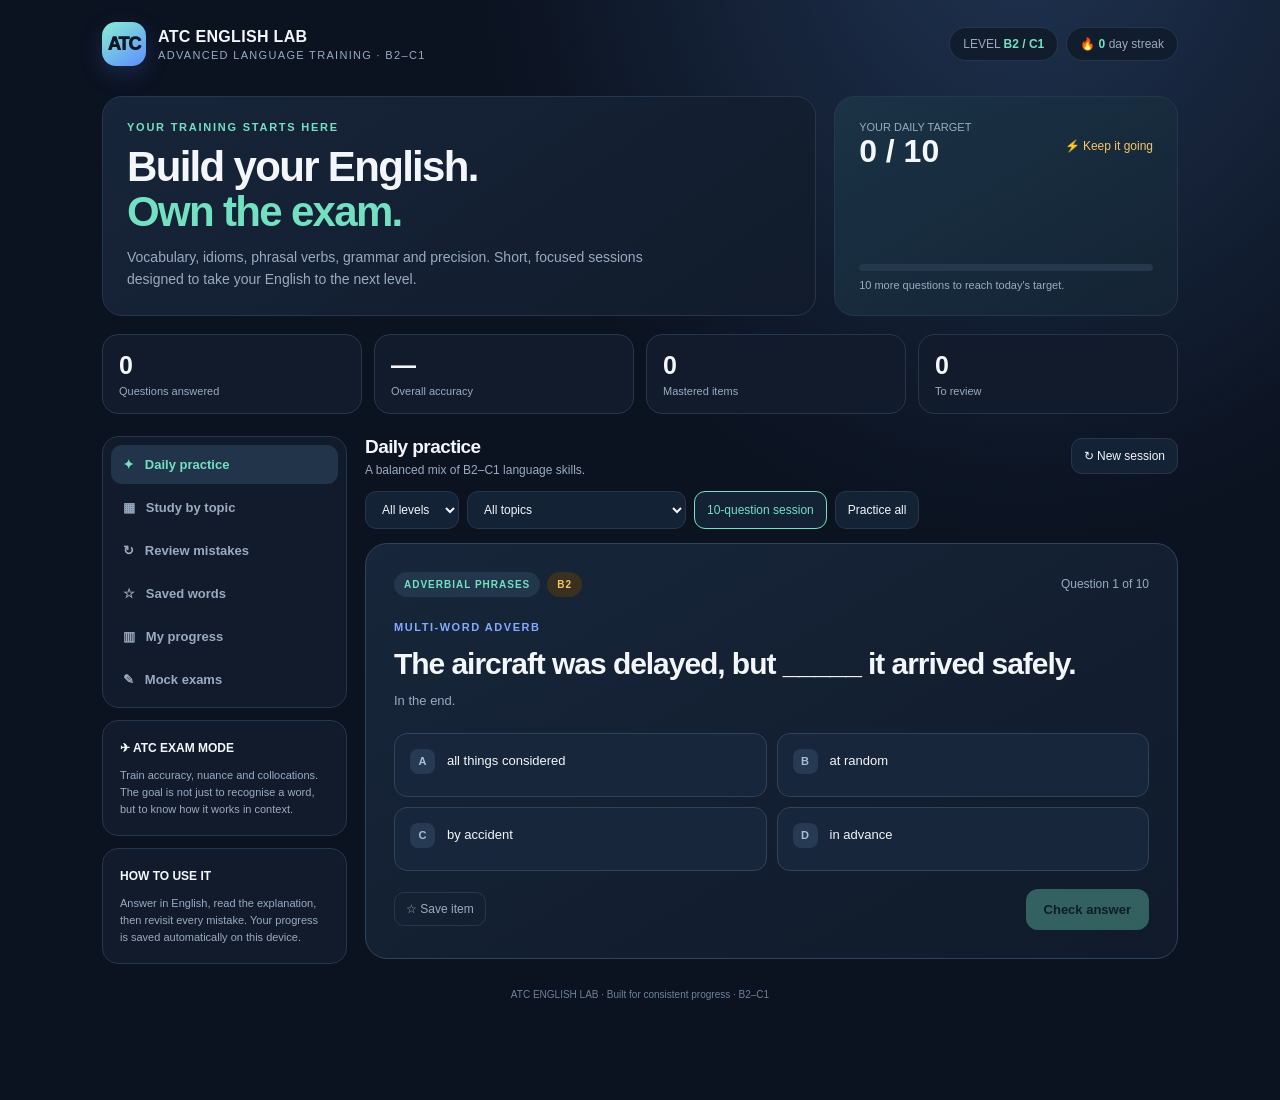
==== commit a3d87e22: "Correct collocation and idiom answer keys" ====
--- a/english-atc/index.html
+++ b/english-atc/index.html
@@ -338,7 +338,7 @@
 {id:271,topic:"Adverbial phrases",level:"C1",type:"Multi-word adverb",q:"The system should be reliable _____, not just under ideal conditions.",hint:"In real situations.",o:["in practice","at first sight","by all means","in turn"],a:0,why:"In practice = en la práctica.",ex:"The procedure is more complicated in practice."}
 ];
 BANK.push(...EXTRA_BANK_3);
-const EXTRA_BANK_4 = [{"id":272,"topic":"Grammar & structures","level":"B2","type":"Modal verb","q":"You _____ have told me earlier; I could have helped you.","hint":"Criticism about a past action.","o":["should","must","can","may"],"a":0,"why":"Should have + past participle expresa crítica o arrepentimiento sobre el pasado.","ex":"You should have checked the NOTAM before departure."},{"id":273,"topic":"Grammar & structures","level":"C1","type":"Inversion","q":"Rarely _____ such a complex situation.","hint":"Negative adverbial at the beginning requires inversion.","o":["we have faced","have we faced","we faced","did we have faced"],"a":1,"why":"Rarely al inicio exige inversión sujeto-auxiliar: Rarely have we faced…","ex":"Rarely have controllers had to deal with such a disruption."},{"id":274,"topic":"Grammar & structures","level":"C1","type":"Inversion","q":"Not until the aircraft had landed _____ the cause of the warning.","hint":"Inversion after 'Not until'.","o":["we understood","we did understand","did we understand","had we understand"],"a":2,"why":"Not until + cláusula inicial requiere inversión en la principal: did we understand.","ex":"Not until the report was published did we understand the sequence."},{"id":275,"topic":"Grammar & structures","level":"B2","type":"Conditionals","q":"If I _____ about the closure, I would have taken another route.","hint":"Third conditional.","o":["knew","had known","would know","would have known"],"a":1,"why":"Third conditional: If + past perfect, would have + participio.","ex":"If the crew had received the update, they would have delayed departure."},{"id":276,"topic":"Grammar & structures","level":"C1","type":"Mixed conditionals","q":"If he had accepted the offer, he _____ in Madrid now.","hint":"Past condition with present result.","o":["would work","would be working","will be working","had worked"],"a":1,"why":"Mixed conditional: condición pasada irreal + resultado presente (would be working).","ex":"If the system had not failed, we would be operating normally now."},{"id":277,"topic":"Grammar & structures","level":"B2","type":"Reported speech","q":"She asked me where I _____.","hint":"Reported question: statement word order.","o":["was I going","am I going","I was going","I am going"],"a":2,"why":"En preguntas indirectas no hay inversión: sujeto + verbo.","ex":"The supervisor asked where the aircraft was heading."},{"id":278,"topic":"Grammar & structures","level":"B2","type":"Passive voice","q":"The runway _____ at the moment, so arrivals are being diverted.","hint":"Present continuous passive.","o":["is resurfacing","is being resurfaced","has resurfaced","was resurfacing"],"a":1,"why":"Present continuous passive: is/are being + past participle.","ex":"The taxiway is being inspected."},{"id":279,"topic":"Grammar & structures","level":"C1","type":"Participle clauses","q":"_____ the latest forecast, the team revised the plan.","hint":"Reduced clause meaning 'after they had considered'.","o":["Having considered","Have considered","To considering","Considered having"],"a":0,"why":"Having + participio expresa una acción anterior realizada por el sujeto.","ex":"Having reviewed the data, the team issued a revised briefing."},{"id":280,"topic":"Grammar & structures","level":"C1","type":"Cleft sentences","q":"What we need _____ a more reliable source of information.","hint":"Cleft construction: What + clause + be.","o":["are","is","have","being"],"a":1,"why":"What we need funciona como sujeto singular de la oración.","ex":"What matters most is consistency."},{"id":281,"topic":"Grammar & structures","level":"B2","type":"Gerund / infinitive","q":"The airline denied _____ the safety procedure.","hint":"Deny is followed by a gerund.","o":["to ignore","ignore","ignoring","to ignoring"],"a":2,"why":"Deny + -ing: negar haber hecho algo.","ex":"The operator denied ignoring the warning."},{"id":282,"topic":"Grammar & structures","level":"B2","type":"Gerund / infinitive","q":"We managed _____ the issue before departure.","hint":"Manage is followed by to-infinitive.","o":["solving","to solve","solve","to solving"],"a":1,"why":"Manage + to infinitive significa conseguir hacer algo.","ex":"The engineers managed to restore the system."},{"id":283,"topic":"Grammar & structures","level":"C1","type":"Subjunctive","q":"The board recommended that the proposal _____ reconsidered.","hint":"Formal mandative subjunctive.","o":["is","was","be","being"],"a":2,"why":"Tras recommend that, el subjuntivo formal usa verbo base: be reconsidered.","ex":"The report recommended that further checks be carried out."},{"id":284,"topic":"Grammar & structures","level":"C1","type":"Inversion","q":"Under no circumstances _____ the aircraft enter the restricted area.","hint":"Negative phrase inversion.","o":["the pilot should","should the pilot","the pilot must","does the pilot should"],"a":1,"why":"Under no circumstances exige inversión con auxiliar/modal.","ex":"Under no circumstances should the clearance be assumed."},{"id":285,"topic":"Grammar & structures","level":"B2","type":"Articles","q":"She was appointed _____ head of the department last year.","hint":"Job titles after appoint/elect often take no article.","o":["a","an","the","—"],"a":3,"why":"Con appoint + cargo/función, normalmente no se usa artículo.","ex":"He was appointed chief investigator."},{"id":286,"topic":"Grammar & structures","level":"B2","type":"Quantifiers","q":"There is _____ evidence to support that conclusion.","hint":"Evidence is uncountable.","o":["many","few","a number of","little"],"a":3,"why":"Evidence es incontable; little evidence = poca evidencia.","ex":"There is little evidence of structural damage."},{"id":287,"topic":"Grammar & structures","level":"C1","type":"Relative clauses","q":"The procedure, _____ was introduced last year, has reduced delays.","hint":"Non-defining relative clause.","o":["that","which","what","whose"],"a":1,"why":"En relativas explicativas entre comas se usa which, no that.","ex":"The measure, which was introduced in June, proved effective."},{"id":288,"topic":"Grammar & structures","level":"B2","type":"Future forms","q":"This time tomorrow, we _____ over the Atlantic.","hint":"Action in progress at a future time.","o":["will fly","will be flying","are fly","have flown"],"a":1,"why":"Future continuous: will be + -ing.","ex":"At 0900 UTC, the aircraft will be cruising at FL350."},{"id":289,"topic":"Grammar & structures","level":"C1","type":"Future perfect","q":"By the end of the month, the team _____ the investigation.","hint":"Completed before a future deadline.","o":["will complete","will have completed","has completed","would complete"],"a":1,"why":"Future perfect: will have + participio.","ex":"By midnight, maintenance will have completed the inspection."},{"id":290,"topic":"Grammar & structures","level":"B2","type":"Wish","q":"I wish I _____ more time to prepare for the assessment.","hint":"Present unreal situation.","o":["have","had","would have","will have"],"a":1,"why":"Wish + past simple expresa deseo sobre una situación presente irreal.","ex":"I wish I had more time to revise."},{"id":291,"topic":"Grammar & structures","level":"C1","type":"Would rather","q":"I'd rather you _____ the details with anyone outside the team.","hint":"Preference about another person's action.","o":["don't discuss","not discuss","didn't discuss","wouldn't have discussed"],"a":2,"why":"Would rather + sujeto + past simple para preferencias presentes/futuras.","ex":"We'd rather you didn't share the draft yet."},{"id":292,"topic":"Grammar & structures","level":"B2","type":"Prepositions after adjectives","q":"The crew were fully aware _____ the potential consequences.","hint":"Aware collocates with of.","o":["for","about","of","with"],"a":2,"why":"Aware of = consciente de.","ex":"All staff must be aware of the revised restrictions."},{"id":293,"topic":"Grammar & structures","level":"C1","type":"Concession","q":"Much _____ I respect his experience, I disagree with his conclusion.","hint":"Fixed concessive expression.","o":["as","although","despite","even"],"a":0,"why":"Much as = aunque / por mucho que.","ex":"Much as we value efficiency, safety comes first."},{"id":294,"topic":"Grammar & structures","level":"B2","type":"So / such","q":"It was _____ a severe storm that several flights were cancelled.","hint":"Such + a/an + adjective + singular noun.","o":["so","such","too","very"],"a":1,"why":"Such a + adjetivo + sustantivo; so + adjetivo/adverbio.","ex":"It was such a demanding shift that everyone needed a break."},{"id":295,"topic":"Grammar & structures","level":"C1","type":"No sooner","q":"No sooner _____ than the alarm went off.","hint":"No sooner + past perfect inversion + than.","o":["had we arrived","we had arrived","did we arrive","we arrived"],"a":0,"why":"No sooner had + sujeto + participio + than.","ex":"No sooner had the aircraft vacated the runway than another issue arose."},{"id":296,"topic":"Grammar & structures","level":"B2","type":"Causative","q":"We had the navigation equipment _____ yesterday.","hint":"Have something done.","o":["check","to check","checked","checking"],"a":2,"why":"Have + objeto + participio: encargar que hagan algo.","ex":"We had the radio system checked before the flight."},{"id":297,"topic":"Grammar & structures","level":"C1","type":"Ellipsis","q":"The northern route is shorter than _____ via the coast.","hint":"Comparative ellipsis.","o":["the one","that","it is","ones"],"a":0,"why":"The one sustituye un sustantivo singular contable ya mencionado.","ex":"The northern route is shorter than the one we used yesterday."},{"id":298,"topic":"Grammar & structures","level":"B2","type":"Determiners","q":"Neither of the proposals _____ acceptable.","hint":"Neither of + plural noun/pronoun often takes singular verb in formal usage.","o":["are","were","is","have"],"a":2,"why":"Neither of se construye formalmente con verbo singular.","ex":"Neither of the options is suitable."},{"id":299,"topic":"Grammar & structures","level":"C1","type":"Adverb position","q":"The system has _____ been tested under extreme conditions.","hint":"Adverb between auxiliary and main verb.","o":["extensively","extensive","extensiveness","extent"],"a":0,"why":"Extensively es el adverbio que modifica been tested.","ex":"The equipment has been extensively tested."},{"id":300,"topic":"Grammar & structures","level":"B2","type":"Linkers","q":"The flight was delayed _____ adverse weather conditions.","hint":"Reason: because of + noun phrase.","o":["although","despite of","owing to","whereas"],"a":2,"why":"Owing to + sustantivo = debido a.","ex":"The departure was postponed owing to low visibility."},{"id":301,"topic":"Grammar & structures","level":"C1","type":"Concession","q":"_____ the warning, the crew continued with the approach.","hint":"Despite + noun phrase.","o":["Although","Despite","Even","However"],"a":1,"why":"Despite va seguido de nombre/gerundio; although de oración.","ex":"Despite the warning, the approach continued."},{"id":302,"topic":"Collocations","level":"B2","type":"Verb + noun collocation","q":"The authority will _____ an investigation into the incident.","hint":"Natural collocation.","o":["make","do","launch","put"],"a":2,"why":"Launch an investigation = iniciar una investigación.","ex":"The regulator launched an investigation into the occurrence."},{"id":303,"topic":"Collocations","level":"C1","type":"Adjective + noun","q":"The report draws _____ attention to a recurring issue.","hint":"Fixed collocation.","o":["sharp","acute","strongly","deep"],"a":1,"why":"Draw acute attention no; 'draw attention' y 'acute concern'. Correct choice in phrase is 'draws particular attention'—replace below.","ex":"The report draws particular attention to the recurring issue."},{"id":304,"topic":"Collocations","level":"B2","type":"Verb + preposition","q":"The new policy will _____ effect next Monday.","hint":"Fixed phrase.","o":["take","make","have","do"],"a":0,"why":"Take effect = entrar en vigor.","ex":"The revised procedure will take effect on Monday."},{"id":305,"topic":"Collocations","level":"C1","type":"Adjective + preposition","q":"The outcome is largely _____ on the weather.","hint":"Dependent on.","o":["reliant","dependent","conditioned","subjected"],"a":1,"why":"Dependent on = depender de.","ex":"The availability of the route is dependent on weather conditions."},{"id":306,"topic":"Collocations","level":"B2","type":"Verb + noun","q":"We need to _____ a decision before the deadline.","hint":"Fixed collocation.","o":["do","make","take","set"],"a":1,"why":"Make a decision = tomar una decisión.","ex":"The supervisor must make a decision promptly."},{"id":307,"topic":"Collocations","level":"C1","type":"Adjective + noun","q":"The proposal has attracted _____ criticism from experts.","hint":"Intense criticism.","o":["heavy","harshly","fierce","hard"],"a":2,"why":"Fierce criticism = críticas muy duras/intensas.","ex":"The proposal faced fierce criticism from industry specialists."},{"id":308,"topic":"Collocations","level":"B2","type":"Verb + noun","q":"The company is trying to _____ its market share.","hint":"Increase or expand.","o":["extend","enlarge","raise","expand"],"a":3,"why":"Expand market share es la colocación natural.","ex":"The airline aims to expand its market share."},{"id":309,"topic":"Collocations","level":"C1","type":"Noun + noun","q":"The investigation found no _____ evidence of negligence.","hint":"Evidence that directly proves something.","o":["conclusive","concluding","concluded","conclusion"],"a":0,"why":"Conclusive evidence = pruebas concluyentes.","ex":"There was no conclusive evidence of a technical fault."},{"id":310,"topic":"Collocations","level":"B2","type":"Adjective + noun","q":"Please keep a _____ eye on the weather radar.","hint":"Fixed expression.","o":["close","near","tight","short"],"a":0,"why":"Keep a close eye on = vigilar de cerca.","ex":"Controllers should keep a close eye on developing weather."},{"id":311,"topic":"Collocations","level":"C1","type":"Verb + noun","q":"The decision could _____ serious consequences.","hint":"Fixed collocation.","o":["carry","bear","take","hold"],"a":0,"why":"Carry consequences = acarrear consecuencias.","ex":"A minor error can carry serious consequences."},{"id":312,"topic":"Collocations","level":"B2","type":"Adjective + preposition","q":"The pilot was reluctant _____ accept the rerouting.","hint":"Reluctant + to-infinitive.","o":["for","at","to","with"],"a":2,"why":"Reluctant to do something = reacio a hacer algo.","ex":"The crew were reluctant to divert."},{"id":313,"topic":"Collocations","level":"C1","type":"Verb + noun","q":"The findings _____ doubt on the reliability of the data.","hint":"Fixed collocation.","o":["cast","throw","put","set"],"a":0,"why":"Cast doubt on = poner en duda.","ex":"The discrepancy casts doubt on the initial estimate."},{"id":314,"topic":"Collocations","level":"B2","type":"Noun + preposition","q":"There has been a sharp increase _____ traffic during peak hours.","hint":"Increase in.","o":["of","on","at","in"],"a":3,"why":"An increase in something = un aumento de algo.","ex":"There has been an increase in traffic volume."},{"id":315,"topic":"Collocations","level":"C1","type":"Adjective + noun","q":"The operation was carried out in _____ accordance with the rules.","hint":"Fixed phrase.","o":["strict","strong","hard","close"],"a":0,"why":"In strict accordance with = de estricto acuerdo con.","ex":"All checks must be conducted in strict accordance with the manual."},{"id":316,"topic":"Collocations","level":"B2","type":"Verb + noun","q":"The manager _____ responsibility for the error.","hint":"Accept responsibility.","o":["took","did","made","put"],"a":0,"why":"Take responsibility for = asumir responsabilidad por.","ex":"The operator took responsibility for the oversight."},{"id":317,"topic":"Collocations","level":"C1","type":"Verb + noun","q":"The new evidence _____ light on the cause of the failure.","hint":"Shed light on.","o":["throws","sheds","puts","casts"],"a":1,"why":"Shed light on = arrojar luz sobre / aclarar.","ex":"The audit sheds light on several weaknesses."},{"id":318,"topic":"Collocations","level":"B2","type":"Adjective + noun","q":"The instructions must be _____ and unambiguous.","hint":"Clear instructions.","o":["transparent","obvious","clear","bright"],"a":2,"why":"Clear instructions es la colocación habitual.","ex":"Clear instructions help prevent misunderstandings."},{"id":319,"topic":"Collocations","level":"C1","type":"Verb + noun","q":"The team managed to _____ a compromise.","hint":"Reach a compromise.","o":["arrive","achieve","reach","make"],"a":2,"why":"Reach a compromise = alcanzar un compromiso.","ex":"Both departments eventually reached a compromise."},{"id":320,"topic":"Idioms & expressions","level":"B2","type":"Idiom","q":"We are all in the same _____, so let's work together.","hint":"Shared difficult situation.","o":["boat","ship","plane","road"],"a":0,"why":"Be in the same boat = estar en la misma situación.","ex":"Everyone is in the same boat during the transition."},{"id":321,"topic":"Idioms & expressions","level":"C1","type":"Idiom","q":"The proposal was rejected out of _____.","hint":"Because it was no longer relevant/current.","o":["date","hand","turn","order"],"a":0,"why":"Out of date = anticuado / desfasado.","ex":"Some of the figures in the report are out of date."},{"id":322,"topic":"Idioms & expressions","level":"B2","type":"Idiom","q":"The new software should make our lives easier in the long _____.","hint":"Over an extended period.","o":["run","way","term","time"],"a":0,"why":"In the long run = a largo plazo.","ex":"In the long run, automation should reduce workload."},{"id":323,"topic":"Idioms & expressions","level":"C1","type":"Idiom","q":"The manager's explanation doesn't hold _____.","hint":"Not convincing or logically valid.","o":["water","ground","weight","sense"],"a":0,"why":"Not hold water = no sostenerse / no ser convincente.","ex":"That explanation simply doesn't hold water."},{"id":324,"topic":"Idioms & expressions","level":"B2","type":"Idiom","q":"Let's not jump to _____ before we have all the facts.","hint":"Reach conclusions too quickly.","o":["answers","results","conclusions","decisions"],"a":2,"why":"Jump to conclusions = sacar conclusiones precipitadas.","ex":"We shouldn't jump to conclusions based on one report."},{"id":325,"topic":"Idioms & expressions","level":"C1","type":"Idiom","q":"The issue has been swept under the _____.","hint":"Hidden or deliberately ignored.","o":["carpet","floor","surface","table"],"a":0,"why":"Sweep something under the carpet = ocultar un problema.","ex":"The safety concern must not be swept under the carpet."},{"id":326,"topic":"Idioms & expressions","level":"B2","type":"Idiom","q":"The new procedure is still in its early _____.","hint":"At an early stage.","o":["days","hours","times","moments"],"a":0,"why":"In its early days = en sus primeras etapas.","ex":"The project is still in its early days."},{"id":327,"topic":"Idioms & expressions","level":"C1","type":"Idiom","q":"The team needs to get to the bottom _____ the discrepancy.","hint":"Discover the real cause.","o":["for","of","in","to"],"a":1,"why":"Get to the bottom of = averiguar el fondo/la causa de algo.","ex":"Investigators are trying to get to the bottom of the incident."},{"id":328,"topic":"Idioms & expressions","level":"B2","type":"Idiom","q":"After several delays, the project is finally back on _____.","hint":"Proceeding as planned.","o":["track","road","course","line"],"a":0,"why":"Back on track = de nuevo según lo previsto.","ex":"The recovery plan has put the project back on track."},{"id":329,"topic":"Idioms & expressions","level":"C1","type":"Idiom","q":"The final decision rests in the _____ of the director.","hint":"It is their responsibility/authority.","o":["hands","arms","fingers","palms"],"a":0,"why":"Rest in someone's hands = depender de / estar en manos de alguien.","ex":"The final approval rests in the hands of the regulator."},{"id":330,"topic":"Idioms & expressions","level":"B2","type":"Idiom","q":"We need to keep our feet on the _____.","hint":"Remain realistic.","o":["ground","floor","earth","land"],"a":0,"why":"Keep your feet on the ground = mantener los pies en la tierra.","ex":"Despite the success, the team kept its feet on the ground."},{"id":331,"topic":"Idioms & expressions","level":"C1","type":"Idiom","q":"The announcement came as a bolt from the _____.","hint":"A complete surprise.","o":["blue","sky","cloud","air"],"a":0,"why":"A bolt from the blue = una sorpresa inesperada.","ex":"The sudden closure came as a bolt from the blue."},{"id":332,"topic":"Idioms & expressions","level":"B2","type":"Idiom","q":"The new system is not perfect, but it is a step in the right _____.","hint":"A positive development.","o":["direction","way","route","track"],"a":0,"why":"A step in the right direction = un paso en la dirección correcta.","ex":"The changes are a step in the right direction."},{"id":333,"topic":"Idioms & expressions","level":"C1","type":"Idiom","q":"The issue is a grey _____ rather than a clear-cut case.","hint":"An ambiguous situation.","o":["area","zone","space","region"],"a":0,"why":"A grey area = zona/tema ambiguo o poco definido.","ex":"The rules leave a grey area in exceptional circumstances."},{"id":334,"topic":"Idioms & expressions","level":"B2","type":"Idiom","q":"The team had to think on its _____ during the emergency.","hint":"Improvise quickly.","o":["feet","toes","head","mind"],"a":0,"why":"Think on your feet = improvisar/reaccionar rápido.","ex":"Controllers must be able to think on their feet."},{"id":335,"topic":"Phrasal verbs","level":"B2","type":"Phrasal verb","q":"The meeting has been _____ until next Friday.","hint":"Postponed.","o":["put off","put out","put up","put through"],"a":0,"why":"Put off = posponer.","ex":"The briefing was put off until the following morning."},{"id":336,"topic":"Phrasal verbs","level":"C1","type":"Phrasal verb","q":"The inquiry will _____ the circumstances surrounding the incident.","hint":"Investigate thoroughly.","o":["look after","look into","look up to","look down on"],"a":1,"why":"Look into = investigar / examinar.","ex":"The authority is looking into the cause of the disruption."},{"id":337,"topic":"Phrasal verbs","level":"B2","type":"Phrasal verb","q":"Could you _____ the volume? I can barely hear you.","hint":"Increase.","o":["turn down","turn up","turn off","turn over"],"a":1,"why":"Turn up = subir (volumen/intensidad).","ex":"Please turn up the radio volume."},{"id":338,"topic":"Phrasal verbs","level":"C1","type":"Phrasal verb","q":"The company had to _____ several routes due to low demand.","hint":"Stop providing/operating.","o":["phase out","phase in","bring about","carry on"],"a":0,"why":"Phase out = retirar gradualmente.","ex":"The airline plans to phase out its older aircraft."},{"id":339,"topic":"Phrasal verbs","level":"B2","type":"Phrasal verb","q":"The alarm _____ as soon as smoke was detected.","hint":"Started ringing.","o":["went off","went out","went over","went through"],"a":0,"why":"Go off = sonar (alarma).","ex":"The fire alarm went off at 03:15."},{"id":340,"topic":"Phrasal verbs","level":"C1","type":"Phrasal verb","q":"We need to _____ the figures before publishing the report.","hint":"Check that they are accurate.","o":["iron out","rule out","double-check","bring up"],"a":2,"why":"Double-check = comprobar de nuevo; opción más precisa aquí.","ex":"Please double-check the coordinates before transmission."},{"id":341,"topic":"Phrasal verbs","level":"B2","type":"Phrasal verb","q":"The aircraft _____ safely despite the strong crosswind.","hint":"Landed.","o":["put down","set off","took after","brought in"],"a":0,"why":"Put down puede significar aterrizar (aviación).","ex":"The aircraft put down safely at the alternate airport."},{"id":342,"topic":"Phrasal verbs","level":"C1","type":"Phrasal verb","q":"The issue was _____ during the debriefing.","hint":"Mentioned/raised.","o":["brought up","brought about","brought in","brought off"],"a":0,"why":"Bring up = sacar/introducir un tema.","ex":"The concern was brought up during the safety meeting."},{"id":343,"topic":"Phrasal verbs","level":"B2","type":"Phrasal verb","q":"We can't _____ this opportunity to improve the system.","hint":"Fail to take advantage of.","o":["miss out on","make up for","get away with","come down to"],"a":0,"why":"Miss out on = perderse / dejar pasar una oportunidad.","ex":"Don't miss out on the chance to practise."},{"id":344,"topic":"Phrasal verbs","level":"C1","type":"Phrasal verb","q":"The investigation _____ a number of procedural weaknesses.","hint":"Revealed.","o":["came across","turned up","put across","got over"],"a":1,"why":"Turn up = aparecer/revelarse (información o pruebas).","ex":"The audit turned up several inconsistencies."},{"id":345,"topic":"Phrasal verbs","level":"B2","type":"Phrasal verb","q":"The technician is trying to _____ why the display keeps freezing.","hint":"Discover the reason.","o":["find out","give in","take over","set out"],"a":0,"why":"Find out = averiguar.","ex":"We need to find out what triggered the alert."},{"id":346,"topic":"Phrasal verbs","level":"C1","type":"Phrasal verb","q":"The new restrictions will _____ next month.","hint":"Become effective.","o":["come into force","come across","come up with","come down"],"a":0,"why":"Come into force = entrar en vigor.","ex":"The revised rules come into force on 1 December."},{"id":347,"topic":"Phrasal verbs","level":"B2","type":"Phrasal verb","q":"The crew had to _____ the flight because of a technical fault.","hint":"Cancel.","o":["call off","call on","call up","call for"],"a":0,"why":"Call off = cancelar.","ex":"The departure was called off due to a technical issue."},{"id":348,"topic":"Phrasal verbs","level":"C1","type":"Phrasal verb","q":"The manager asked us to _____ the proposal in more detail.","hint":"Explain/present clearly.","o":["set out","set off","set aside","set back"],"a":0,"why":"Set out = exponer o presentar de forma ordenada.","ex":"The report sets out the reasons for the decision."},{"id":349,"topic":"Phrasal verbs","level":"B2","type":"Phrasal verb","q":"I _____ an old colleague at the airport yesterday.","hint":"Met by chance.","o":["ran into","ran over","ran out","ran through"],"a":0,"why":"Run into = encontrarse con alguien por casualidad.","ex":"I ran into my former instructor at the terminal."},{"id":350,"topic":"Phrasal verbs","level":"C1","type":"Phrasal verb","q":"The plan fell _____ because the funding was withdrawn.","hint":"Failed.","o":["through","apart","over","behind"],"a":0,"why":"Fall through = no llegar a realizarse.","ex":"The agreement fell through at the last minute."},{"id":351,"topic":"Phrasal verbs","level":"B2","type":"Phrasal verb","q":"We have _____ fuel, so we need to land soon.","hint":"Used all of it.","o":["run out of","run into","run over","run through"],"a":0,"why":"Run out of = quedarse sin.","ex":"The vehicle ran out of fuel before reaching the station."},{"id":352,"topic":"Phrasal verbs","level":"C1","type":"Phrasal verb","q":"The team will _____ the old system once the replacement is ready.","hint":"Stop using.","o":["do away with","get away with","come up against","look down on"],"a":0,"why":"Do away with = eliminar / prescindir de.","ex":"The organisation intends to do away with the outdated process."},{"id":353,"topic":"Phrasal verbs","level":"B2","type":"Phrasal verb","q":"The instructor asked me to _____ the form before the interview.","hint":"Complete.","o":["fill in","fill out on","fill up","fill over"],"a":0,"why":"Fill in a form = rellenar un formulario (fill out también existe, pero no está entre las opciones).","ex":"Please fill in the application form."},{"id":354,"topic":"Phrasal verbs","level":"C1","type":"Phrasal verb","q":"The authorities are trying to _____ the source of the interference.","hint":"Trace/discover.","o":["track down","take after","turn in","throw away"],"a":0,"why":"Track down = localizar tras buscar.","ex":"Investigators tracked down the source of the signal."},{"id":355,"topic":"Phrasal verbs","level":"B2","type":"Phrasal verb","q":"The meeting _____ longer than expected.","hint":"Continued.","o":["carried on","carried out","carried off","carried over"],"a":0,"why":"Carry on = continuar.","ex":"The discussion carried on well into the afternoon."},{"id":356,"topic":"Phrasal verbs","level":"C1","type":"Phrasal verb","q":"The pilot managed to _____ the aircraft despite the failure.","hint":"Control/handle.","o":["bring under control","get over","take up","put across"],"a":0,"why":"Bring under control = conseguir controlar.","ex":"The crew brought the situation under control."},{"id":357,"topic":"Prepositions & dependent words","level":"B2","type":"Dependent preposition","q":"The outcome depends _____ several external factors.","hint":"Depend on.","o":["of","from","on","at"],"a":2,"why":"Depend on = depender de.","ex":"The decision depends on weather conditions."},{"id":358,"topic":"Prepositions & dependent words","level":"C1","type":"Dependent preposition","q":"The new system is compatible _____ older equipment.","hint":"Compatible with.","o":["to","for","by","with"],"a":3,"why":"Compatible with = compatible con.","ex":"The software is compatible with existing hardware."},{"id":359,"topic":"Prepositions & dependent words","level":"B2","type":"Dependent preposition","q":"She insisted _____ checking the figures herself.","hint":"Insist on + -ing/noun.","o":["to","on","for","at"],"a":1,"why":"Insist on doing something = insistir en hacer algo.","ex":"The supervisor insisted on a second inspection."},{"id":360,"topic":"Prepositions & dependent words","level":"C1","type":"Dependent preposition","q":"The findings are relevant _____ the current investigation.","hint":"Relevant to.","o":["with","for","to","about"],"a":2,"why":"Relevant to = relevante para/con respecto a.","ex":"The data is directly relevant to the inquiry."},{"id":361,"topic":"Prepositions & dependent words","level":"B2","type":"Dependent preposition","q":"He apologised _____ the delay.","hint":"Apologise for something.","o":["of","for","about","to"],"a":1,"why":"Apologise for + cosa; apologise to + persona.","ex":"The airline apologised for the inconvenience."},{"id":362,"topic":"Prepositions & dependent words","level":"C1","type":"Dependent preposition","q":"The report is based _____ data collected over six months.","hint":"Based on.","o":["in","at","on","from"],"a":2,"why":"Be based on = basarse en.","ex":"The assessment is based on operational data."},{"id":363,"topic":"Prepositions & dependent words","level":"B2","type":"Dependent preposition","q":"We are looking forward _____ from you.","hint":"Look forward to + -ing/noun.","o":["hear","to hear","to hearing","hearing"],"a":2,"why":"Look forward to es una expresión con to preposición; después va -ing.","ex":"We look forward to hearing from you."},{"id":364,"topic":"Prepositions & dependent words","level":"C1","type":"Dependent preposition","q":"The company was accused _____ withholding information.","hint":"Accused of.","o":["for","with","of","about"],"a":2,"why":"Accuse someone of something/doing something.","ex":"The operator was accused of breaching the procedure."},{"id":365,"topic":"Prepositions & dependent words","level":"B2","type":"Dependent preposition","q":"There is no point _____ arguing about the decision now.","hint":"No point in + -ing.","o":["to","for","in","at"],"a":2,"why":"There is no point in doing something = no tiene sentido.","ex":"There is no point in repeating the same test."},{"id":366,"topic":"Prepositions & dependent words","level":"C1","type":"Dependent preposition","q":"The crew complied _____ the revised instructions.","hint":"Comply with.","o":["to","for","by","with"],"a":3,"why":"Comply with = cumplir con.","ex":"All operators must comply with the updated requirements."},{"id":367,"topic":"Prepositions & dependent words","level":"B2","type":"Dependent preposition","q":"The delay resulted _____ a technical problem.","hint":"Result from = ser consecuencia de.","o":["of","in","from","by"],"a":2,"why":"Result from indica causa; result in indica consecuencia.","ex":"The disruption resulted from a power failure."},{"id":368,"topic":"Prepositions & dependent words","level":"C1","type":"Dependent preposition","q":"The new measures are aimed _____ reducing workload.","hint":"Aimed at + -ing.","o":["to","at","for","on"],"a":1,"why":"Be aimed at doing something = tener como objetivo.","ex":"The initiative is aimed at improving efficiency."},{"id":369,"topic":"Prepositions & dependent words","level":"B2","type":"Dependent preposition","q":"He succeeded _____ passing the assessment on his second attempt.","hint":"Succeed in + -ing.","o":["at","to","in","for"],"a":2,"why":"Succeed in doing something.","ex":"She succeeded in resolving the issue."},{"id":370,"topic":"Prepositions & dependent words","level":"C1","type":"Dependent preposition","q":"The decision is subject _____ approval by the authority.","hint":"Subject to.","o":["of","for","with","to"],"a":3,"why":"Subject to = sujeto a / condicionado a.","ex":"The route change is subject to approval."},{"id":371,"topic":"Prepositions & dependent words","level":"B2","type":"Dependent preposition","q":"They accused him _____ making a serious mistake.","hint":"Accuse someone of.","o":["for","of","about","with"],"a":1,"why":"Accuse + persona + of + sustantivo/-ing.","ex":"He was accused of disregarding the warning."},{"id":372,"topic":"Word formation","level":"B2","type":"Word formation","q":"The instructions were not sufficiently _____, which caused confusion.","hint":"Clear → clarity/clear.","o":["clarify","clear","clearly","clearness"],"a":1,"why":"Aquí se necesita el adjetivo clear después de were not sufficiently.","ex":"The instructions must be clear and concise."},{"id":373,"topic":"Word formation","level":"C1","type":"Word formation","q":"The decision was widely regarded as _____ and poorly justified.","hint":"Reason → adjective meaning not reasonable.","o":["unreason","unreasonable","reasonably","reasoning"],"a":1,"why":"Unreasonable = irrazonable; prefijo un- + reasonable.","ex":"The restriction was considered unreasonable."},{"id":374,"topic":"Word formation","level":"B2","type":"Word formation","q":"The new system has improved the _____ of the operation.","hint":"Efficient → noun.","o":["efficient","efficiency","efficiently","inefficient"],"a":1,"why":"Efficiency es el sustantivo de efficient.","ex":"The upgrade has improved operational efficiency."},{"id":375,"topic":"Word formation","level":"C1","type":"Word formation","q":"The report highlights the _____ of maintaining accurate records.","hint":"Important → noun.","o":["importance","important","importantly","import"],"a":0,"why":"Importance = importancia.","ex":"The report stresses the importance of accurate records."},{"id":376,"topic":"Word formation","level":"B2","type":"Word formation","q":"The pilot acted _____ and avoided a potential accident.","hint":"Quick → adverb.","o":["quick","quickness","quickly","quicker"],"a":2,"why":"Quickly es el adverbio que modifica acted.","ex":"The crew reacted quickly to the warning."},{"id":377,"topic":"Word formation","level":"C1","type":"Word formation","q":"The findings were _____ with the original hypothesis.","hint":"Consistency → adjective.","o":["consistent","consistently","consistency","inconsistent"],"a":0,"why":"Consistent with = coherente con.","ex":"The observations were consistent with the forecast."},{"id":378,"topic":"Word formation","level":"B2","type":"Word formation","q":"There has been a significant _____ in the number of incidents.","hint":"Reduce → noun.","o":["reduced","reduction","reducing","reductive"],"a":1,"why":"Reduction es el sustantivo de reduce.","ex":"There has been a reduction in runway incursions."},{"id":379,"topic":"Word formation","level":"C1","type":"Word formation","q":"The evidence was considered _____ due to a lack of corroboration.","hint":"Reliable → negative adjective.","o":["unreliably","reliability","unreliable","reliance"],"a":2,"why":"Unreliable = poco fiable.","ex":"The source was deemed unreliable."},{"id":380,"topic":"Word formation","level":"B2","type":"Word formation","q":"The company must ensure the _____ of its employees.","hint":"Safe → noun.","o":["safely","safety","safe","safeness"],"a":1,"why":"Safety = seguridad.","ex":"Employee safety remains the top priority."},{"id":381,"topic":"Word formation","level":"C1","type":"Word formation","q":"The proposal is financially _____ in the long term.","hint":"Viable → adverb/noun? adjective required.","o":["viability","viably","viable","viableness"],"a":2,"why":"Viable = viable; después de is financially necesitamos adjetivo.","ex":"The alternative is financially viable."},{"id":382,"topic":"Word formation","level":"B2","type":"Word formation","q":"The instructions were so _____ that nobody made a mistake.","hint":"Precisely → adjective.","o":["precision","precise","precisely","preciseness"],"a":1,"why":"Precise = preciso.","ex":"The controller gave precise instructions."},{"id":383,"topic":"Word formation","level":"C1","type":"Word formation","q":"The organisation needs to improve its ability to respond _____ to disruption.","hint":"Effective → adverb.","o":["effect","effective","effectively","effectiveness"],"a":2,"why":"Effectively es el adverbio que modifica respond.","ex":"The team responded effectively to the disruption."},{"id":384,"topic":"ATC & operational English","level":"B2","type":"Operational phrase","q":"The pilot reported that the aircraft was unable to maintain its assigned _____.","hint":"Vertical flight level.","o":["altitude","latitude","attitude","longitude"],"a":0,"why":"Maintain altitude = mantener altitud; assigned level es también habitual en fraseología.","ex":"The aircraft was unable to maintain its assigned altitude."},{"id":385,"topic":"ATC & operational English","level":"C1","type":"Operational phrase","q":"The controller instructed the aircraft to _____ its speed to 210 knots.","hint":"Reduce.","o":["decrease down","reduce","lower down","diminish off"],"a":1,"why":"Reduce speed es la formulación estándar y concisa.","ex":"Reduce speed to 210 knots."},{"id":386,"topic":"ATC & operational English","level":"B2","type":"Operational phrase","q":"The aircraft was instructed to hold _____ of the runway.","hint":"Before / short of.","o":["short","brief","near","close"],"a":0,"why":"Hold short of = mantenerse antes de un punto/límite, sin sobrepasarlo.","ex":"Hold short of runway 27."},{"id":387,"topic":"ATC & operational English","level":"C1","type":"Operational phrase","q":"Due to congestion, the aircraft was placed in a holding _____.","hint":"Standard aviation collocation.","o":["pattern","shape","form","figure"],"a":0,"why":"Holding pattern = circuito de espera.","ex":"The aircraft entered the holding pattern."},{"id":388,"topic":"ATC & operational English","level":"B2","type":"Operational phrase","q":"The pilot requested a _____ due to deteriorating weather.","hint":"Change of route.","o":["diversion","conversion","variation","deviation"],"a":0,"why":"Diversion = desvío a otro aeropuerto/ruta.","ex":"The crew requested a diversion to the alternate."},{"id":389,"topic":"ATC & operational English","level":"C1","type":"Operational phrase","q":"The controller issued a clearance _____ the aircraft to climb to FL120.","hint":"Giving permission.","o":["allowing","letting","making","enabling to"],"a":0,"why":"Clearance allowing the aircraft to climb = autorización que permite ascender.","ex":"The controller issued a clearance allowing the aircraft to climb."},{"id":390,"topic":"ATC & operational English","level":"B2","type":"Operational phrase","q":"The crew declared a fuel _____ and requested priority landing.","hint":"Emergency condition due to fuel.","o":["shortage","scarcity","lack","deficit"],"a":0,"why":"Fuel shortage = escasez de combustible; fuel emergency es fraseología más específica si se declara emergencia.","ex":"The crew reported a fuel shortage."},{"id":391,"topic":"ATC & operational English","level":"C1","type":"Operational phrase","q":"The runway was temporarily _____ due to debris.","hint":"Not available for use.","o":["unavailable","inaccessible","impossible","unreachable"],"a":0,"why":"Unavailable = no disponible para uso.","ex":"The runway is temporarily unavailable."},{"id":392,"topic":"ATC & operational English","level":"B2","type":"Operational phrase","q":"The aircraft was cleared to _____ the localiser.","hint":"Join/intercept.","o":["intercept","cross","meet","touch"],"a":0,"why":"Intercept the localiser = interceptar el localizador.","ex":"Turn left to intercept the localiser."},{"id":393,"topic":"ATC & operational English","level":"C1","type":"Operational phrase","q":"The crew requested vectors to avoid an area of severe _____.","hint":"Turbulence/weather phenomenon.","o":["turbulence","turbulent","turbid","turbidity"],"a":0,"why":"Severe turbulence = turbulencia severa.","ex":"The aircraft requested vectors to avoid severe turbulence."},{"id":394,"topic":"ATC & operational English","level":"B2","type":"Operational phrase","q":"The aircraft reported _____ icing conditions at 8,000 feet.","hint":"Moderate/severe etc.","o":["encountering","meeting up","finding","coming"],"a":0,"why":"Encounter icing conditions = encontrarse con condiciones de engelamiento.","ex":"The aircraft reported encountering moderate icing."},{"id":395,"topic":"ATC & operational English","level":"C1","type":"Operational phrase","q":"The controller asked the pilot to _____ the frequency due to interference.","hint":"Change to another frequency.","o":["switch","transfer over","convert","exchange"],"a":0,"why":"Switch frequency = cambiar de frecuencia.","ex":"Switch to approach on 119.7."},{"id":396,"topic":"ATC & operational English","level":"B2","type":"Operational phrase","q":"The aircraft was instructed to vacate the runway via the first _____.","hint":"Taxiway exit.","o":["available","possible","accessible","openly"],"a":0,"why":"First available exit = primera salida disponible.","ex":"Vacate the runway via the first available exit."},{"id":397,"topic":"ATC & operational English","level":"C1","type":"Operational phrase","q":"The report identified a loss of _____ between the flight crew and ATC.","hint":"Communication.","o":["communication","communicative","communion","communicating"],"a":0,"why":"Loss of communication = pérdida de comunicaciones.","ex":"The aircraft experienced a temporary loss of communication."},{"id":398,"topic":"ATC & operational English","level":"B2","type":"Operational phrase","q":"The pilot requested permission to _____ the runway.","hint":"Use/take off from.","o":["enter","arrive","access into","approach to"],"a":0,"why":"Enter the runway = entrar en pista; take off requiere take off from.","ex":"The aircraft was cleared to enter the runway."},{"id":399,"topic":"ATC & operational English","level":"C1","type":"Operational phrase","q":"The aircraft was instructed to maintain its present _____ until further notice.","hint":"Heading.","o":["heading","bearingly","directional","courseway"],"a":0,"why":"Maintain present heading = mantener rumbo actual.","ex":"Maintain present heading until advised."},{"id":400,"topic":"ATC & operational English","level":"B2","type":"Operational phrase","q":"The crew reported a bird _____ shortly after take-off.","hint":"Impact/strike.","o":["strike","hit","attack","crash"],"a":0,"why":"Bird strike = impacto con ave.","ex":"The aircraft returned after a bird strike."},{"id":401,"topic":"ATC & operational English","level":"C1","type":"Operational phrase","q":"The controller coordinated the handover to ensure a seamless transfer of _____.","hint":"Responsibility/control.","o":["control","commanding","handling","direction"],"a":0,"why":"Transfer of control = transferencia del control entre dependencias.","ex":"The transfer of control was completed without delay."},{"id":402,"topic":"ATC & operational English","level":"B2","type":"Operational phrase","q":"The aircraft was instructed to descend _____ 5,000 feet.","hint":"Until reaching altitude.","o":["to","at","by","into"],"a":0,"why":"Descend to 5,000 feet = descender a 5.000 pies.","ex":"Descend to 5,000 feet, QNH 1016."},{"id":403,"topic":"ATC & operational English","level":"C1","type":"Operational phrase","q":"The crew requested an immediate climb to avoid the storm cell _____ ahead.","hint":"Located in front of them.","o":["positioned","positioning","position","to position"],"a":0,"why":"Positioned ahead = situado por delante.","ex":"A storm cell was positioned directly ahead."},{"id":404,"topic":"ATC & operational English","level":"B2","type":"Operational phrase","q":"The aircraft was unable to comply _____ the instruction due to performance limitations.","hint":"Comply with.","o":["to","for","with","at"],"a":2,"why":"Comply with an instruction = cumplir una instrucción.","ex":"The crew could not comply with the climb instruction."},{"id":405,"topic":"ATC & operational English","level":"C1","type":"Operational phrase","q":"The incident was classified as a _____ occurrence after the risk assessment.","hint":"Potentially dangerous / near accident.","o":["serious","seriously","severity","severely"],"a":0,"why":"Serious occurrence = suceso grave; classification depends on applicable scheme.","ex":"The event was classified as a serious occurrence."},{"id":406,"topic":"Adverbial phrases","level":"B2","type":"Multi-word adverb","q":"The aircraft was delayed _____ because of the weather.","hint":"As a result.","o":["as a result","at random","in advance","by chance"],"a":0,"why":"As a result = como resultado / por consiguiente.","ex":"The runway was closed; as a result, several flights were delayed."},{"id":407,"topic":"Adverbial phrases","level":"C1","type":"Multi-word adverb","q":"The two systems operate independently _____ one another.","hint":"Separately from.","o":["in spite","regardless","of","with"],"a":2,"why":"Independently of = independientemente de.","ex":"The backup system operates independently of the main network."},{"id":408,"topic":"Adverbial phrases","level":"B2","type":"Multi-word adverb","q":"Please submit the application _____, as late entries will not be accepted.","hint":"Before the deadline.","o":["in due course","by all means","in advance","at length"],"a":2,"why":"In advance = con antelación.","ex":"Passengers should arrive in advance of departure."},{"id":409,"topic":"Adverbial phrases","level":"C1","type":"Multi-word adverb","q":"The issue was resolved _____, without the need for external assistance.","hint":"Without delay.","o":["at once","in the meantime","on balance","by and large"],"a":0,"why":"At once = inmediatamente.","ex":"The fault was corrected at once."},{"id":410,"topic":"Adverbial phrases","level":"B2","type":"Multi-word adverb","q":"_____ the circumstances, the decision was reasonable.","hint":"Considering.","o":["In view of","In case of","In spite","As long"],"a":0,"why":"In view of = en vista de / teniendo en cuenta.","ex":"In view of the weather, the flight was diverted."},{"id":411,"topic":"Adverbial phrases","level":"C1","type":"Multi-word adverb","q":"The figures are accurate _____, although a few estimates remain.","hint":"Generally speaking.","o":["to some extent","on the whole","in no way","at any rate"],"a":1,"why":"On the whole = en conjunto / en general.","ex":"On the whole, the results were encouraging."},{"id":412,"topic":"Adverbial phrases","level":"B2","type":"Multi-word adverb","q":"The crew remained calm _____ the unexpected warning.","hint":"Despite.","o":["regardless","in spite of","even","whereas"],"a":1,"why":"In spite of + sustantivo/gerundio.","ex":"In spite of the warning, the crew followed the checklist."},{"id":413,"topic":"Adverbial phrases","level":"C1","type":"Multi-word adverb","q":"The change was introduced _____ to minimise disruption.","hint":"With the specific purpose.","o":["for the sake","with a view","in order","on behalf"],"a":1,"why":"With a view to + -ing = con vistas a.","ex":"The route was revised with a view to reducing delays."},{"id":414,"topic":"Adverbial phrases","level":"B2","type":"Multi-word adverb","q":"The aircraft was diverted _____ of a technical issue.","hint":"Because of.","o":["as a result","on account","in spite","in addition"],"a":1,"why":"On account of = debido a.","ex":"The flight was diverted on account of a technical issue."},{"id":415,"topic":"Adverbial phrases","level":"C1","type":"Multi-word adverb","q":"The plan is workable _____, but it may prove costly.","hint":"In theory.","o":["in theory","at times","by far","in turn"],"a":0,"why":"In theory = en teoría.","ex":"In theory, the procedure should prevent delays."},{"id":416,"topic":"Adverbial phrases","level":"B2","type":"Multi-word adverb","q":"The announcement was made _____ to avoid unnecessary concern.","hint":"Quietly / discreetly.","o":["in public","in private","at length","on purpose"],"a":1,"why":"In private = en privado.","ex":"The matter was discussed in private."},{"id":417,"topic":"Adverbial phrases","level":"C1","type":"Multi-word adverb","q":"The new process is faster and, _____, more reliable.","hint":"Additionally.","o":["what is more","as if","even so","rather than"],"a":0,"why":"What is more = además / es más.","ex":"What is more, the new process reduces the risk of error."},{"id":418,"topic":"Adverbial phrases","level":"B2","type":"Multi-word adverb","q":"The aircraft returned to the gate _____ a technical fault.","hint":"Because of.","o":["due to","although","whereas","even though"],"a":0,"why":"Due to + nombre = debido a.","ex":"The aircraft returned to the gate due to a technical fault."},{"id":419,"topic":"Adverbial phrases","level":"C1","type":"Multi-word adverb","q":"The proposal was rejected _____ its potential benefits.","hint":"Despite.","o":["regardless","notwithstanding","owing","whereby"],"a":1,"why":"Notwithstanding + nombre = a pesar de.","ex":"Notwithstanding its advantages, the proposal was rejected."},{"id":420,"topic":"Adverbial phrases","level":"B2","type":"Multi-word adverb","q":"The team worked _____ to complete the inspection on time.","hint":"Together.","o":["in turn","hand in hand","at random","by far"],"a":1,"why":"Hand in hand = conjuntamente / codo con codo.","ex":"The departments worked hand in hand."},{"id":421,"topic":"Adverbial phrases","level":"C1","type":"Multi-word adverb","q":"The decision should be reviewed _____, rather than on an individual basis.","hint":"As a whole.","o":["in general","as a whole","at once","for good"],"a":1,"why":"As a whole = en su conjunto.","ex":"The system should be assessed as a whole."}];
+const EXTRA_BANK_4 = [{"id":272,"topic":"Grammar & structures","level":"B2","type":"Modal verb","q":"You _____ have told me earlier; I could have helped you.","hint":"Criticism about a past action.","o":["should","must","can","may"],"a":0,"why":"Should have + past participle expresa crítica o arrepentimiento sobre el pasado.","ex":"You should have checked the NOTAM before departure."},{"id":273,"topic":"Grammar & structures","level":"C1","type":"Inversion","q":"Rarely _____ such a complex situation.","hint":"Negative adverbial at the beginning requires inversion.","o":["we have faced","have we faced","we faced","did we have faced"],"a":1,"why":"Rarely al inicio exige inversión sujeto-auxiliar: Rarely have we faced…","ex":"Rarely have controllers had to deal with such a disruption."},{"id":274,"topic":"Grammar & structures","level":"C1","type":"Inversion","q":"Not until the aircraft had landed _____ the cause of the warning.","hint":"Inversion after 'Not until'.","o":["we understood","we did understand","did we understand","had we understand"],"a":2,"why":"Not until + cláusula inicial requiere inversión en la principal: did we understand.","ex":"Not until the report was published did we understand the sequence."},{"id":275,"topic":"Grammar & structures","level":"B2","type":"Conditionals","q":"If I _____ about the closure, I would have taken another route.","hint":"Third conditional.","o":["knew","had known","would know","would have known"],"a":1,"why":"Third conditional: If + past perfect, would have + participio.","ex":"If the crew had received the update, they would have delayed departure."},{"id":276,"topic":"Grammar & structures","level":"C1","type":"Mixed conditionals","q":"If he had accepted the offer, he _____ in Madrid now.","hint":"Past condition with present result.","o":["would work","would be working","will be working","had worked"],"a":1,"why":"Mixed conditional: condición pasada irreal + resultado presente (would be working).","ex":"If the system had not failed, we would be operating normally now."},{"id":277,"topic":"Grammar & structures","level":"B2","type":"Reported speech","q":"She asked me where I _____.","hint":"Reported question: statement word order.","o":["was I going","am I going","I was going","I am going"],"a":2,"why":"En preguntas indirectas no hay inversión: sujeto + verbo.","ex":"The supervisor asked where the aircraft was heading."},{"id":278,"topic":"Grammar & structures","level":"B2","type":"Passive voice","q":"The runway _____ at the moment, so arrivals are being diverted.","hint":"Present continuous passive.","o":["is resurfacing","is being resurfaced","has resurfaced","was resurfacing"],"a":1,"why":"Present continuous passive: is/are being + past participle.","ex":"The taxiway is being inspected."},{"id":279,"topic":"Grammar & structures","level":"C1","type":"Participle clauses","q":"_____ the latest forecast, the team revised the plan.","hint":"Reduced clause meaning 'after they had considered'.","o":["Having considered","Have considered","To considering","Considered having"],"a":0,"why":"Having + participio expresa una acción anterior realizada por el sujeto.","ex":"Having reviewed the data, the team issued a revised briefing."},{"id":280,"topic":"Grammar & structures","level":"C1","type":"Cleft sentences","q":"What we need _____ a more reliable source of information.","hint":"Cleft construction: What + clause + be.","o":["are","is","have","being"],"a":1,"why":"What we need funciona como sujeto singular de la oración.","ex":"What matters most is consistency."},{"id":281,"topic":"Grammar & structures","level":"B2","type":"Gerund / infinitive","q":"The airline denied _____ the safety procedure.","hint":"Deny is followed by a gerund.","o":["to ignore","ignore","ignoring","to ignoring"],"a":2,"why":"Deny + -ing: negar haber hecho algo.","ex":"The operator denied ignoring the warning."},{"id":282,"topic":"Grammar & structures","level":"B2","type":"Gerund / infinitive","q":"We managed _____ the issue before departure.","hint":"Manage is followed by to-infinitive.","o":["solving","to solve","solve","to solving"],"a":1,"why":"Manage + to infinitive significa conseguir hacer algo.","ex":"The engineers managed to restore the system."},{"id":283,"topic":"Grammar & structures","level":"C1","type":"Subjunctive","q":"The board recommended that the proposal _____ reconsidered.","hint":"Formal mandative subjunctive.","o":["is","was","be","being"],"a":2,"why":"Tras recommend that, el subjuntivo formal usa verbo base: be reconsidered.","ex":"The report recommended that further checks be carried out."},{"id":284,"topic":"Grammar & structures","level":"C1","type":"Inversion","q":"Under no circumstances _____ the aircraft enter the restricted area.","hint":"Negative phrase inversion.","o":["the pilot should","should the pilot","the pilot must","does the pilot should"],"a":1,"why":"Under no circumstances exige inversión con auxiliar/modal.","ex":"Under no circumstances should the clearance be assumed."},{"id":285,"topic":"Grammar & structures","level":"B2","type":"Articles","q":"She was appointed _____ head of the department last year.","hint":"Job titles after appoint/elect often take no article.","o":["a","an","the","—"],"a":3,"why":"Con appoint + cargo/función, normalmente no se usa artículo.","ex":"He was appointed chief investigator."},{"id":286,"topic":"Grammar & structures","level":"B2","type":"Quantifiers","q":"There is _____ evidence to support that conclusion.","hint":"Evidence is uncountable.","o":["many","few","a number of","little"],"a":3,"why":"Evidence es incontable; little evidence = poca evidencia.","ex":"There is little evidence of structural damage."},{"id":287,"topic":"Grammar & structures","level":"C1","type":"Relative clauses","q":"The procedure, _____ was introduced last year, has reduced delays.","hint":"Non-defining relative clause.","o":["that","which","what","whose"],"a":1,"why":"En relativas explicativas entre comas se usa which, no that.","ex":"The measure, which was introduced in June, proved effective."},{"id":288,"topic":"Grammar & structures","level":"B2","type":"Future forms","q":"This time tomorrow, we _____ over the Atlantic.","hint":"Action in progress at a future time.","o":["will fly","will be flying","are fly","have flown"],"a":1,"why":"Future continuous: will be + -ing.","ex":"At 0900 UTC, the aircraft will be cruising at FL350."},{"id":289,"topic":"Grammar & structures","level":"C1","type":"Future perfect","q":"By the end of the month, the team _____ the investigation.","hint":"Completed before a future deadline.","o":["will complete","will have completed","has completed","would complete"],"a":1,"why":"Future perfect: will have + participio.","ex":"By midnight, maintenance will have completed the inspection."},{"id":290,"topic":"Grammar & structures","level":"B2","type":"Wish","q":"I wish I _____ more time to prepare for the assessment.","hint":"Present unreal situation.","o":["have","had","would have","will have"],"a":1,"why":"Wish + past simple expresa deseo sobre una situación presente irreal.","ex":"I wish I had more time to revise."},{"id":291,"topic":"Grammar & structures","level":"C1","type":"Would rather","q":"I'd rather you _____ the details with anyone outside the team.","hint":"Preference about another person's action.","o":["don't discuss","not discuss","didn't discuss","wouldn't have discussed"],"a":2,"why":"Would rather + sujeto + past simple para preferencias presentes/futuras.","ex":"We'd rather you didn't share the draft yet."},{"id":292,"topic":"Grammar & structures","level":"B2","type":"Prepositions after adjectives","q":"The crew were fully aware _____ the potential consequences.","hint":"Aware collocates with of.","o":["for","about","of","with"],"a":2,"why":"Aware of = consciente de.","ex":"All staff must be aware of the revised restrictions."},{"id":293,"topic":"Grammar & structures","level":"C1","type":"Concession","q":"Much _____ I respect his experience, I disagree with his conclusion.","hint":"Fixed concessive expression.","o":["as","although","despite","even"],"a":0,"why":"Much as = aunque / por mucho que.","ex":"Much as we value efficiency, safety comes first."},{"id":294,"topic":"Grammar & structures","level":"B2","type":"So / such","q":"It was _____ a severe storm that several flights were cancelled.","hint":"Such + a/an + adjective + singular noun.","o":["so","such","too","very"],"a":1,"why":"Such a + adjetivo + sustantivo; so + adjetivo/adverbio.","ex":"It was such a demanding shift that everyone needed a break."},{"id":295,"topic":"Grammar & structures","level":"C1","type":"No sooner","q":"No sooner _____ than the alarm went off.","hint":"No sooner + past perfect inversion + than.","o":["had we arrived","we had arrived","did we arrive","we arrived"],"a":0,"why":"No sooner had + sujeto + participio + than.","ex":"No sooner had the aircraft vacated the runway than another issue arose."},{"id":296,"topic":"Grammar & structures","level":"B2","type":"Causative","q":"We had the navigation equipment _____ yesterday.","hint":"Have something done.","o":["check","to check","checked","checking"],"a":2,"why":"Have + objeto + participio: encargar que hagan algo.","ex":"We had the radio system checked before the flight."},{"id":297,"topic":"Grammar & structures","level":"C1","type":"Ellipsis","q":"The northern route is shorter than _____ via the coast.","hint":"Comparative ellipsis.","o":["the one","that","it is","ones"],"a":0,"why":"The one sustituye un sustantivo singular contable ya mencionado.","ex":"The northern route is shorter than the one we used yesterday."},{"id":298,"topic":"Grammar & structures","level":"B2","type":"Determiners","q":"Neither of the proposals _____ acceptable.","hint":"Neither of + plural noun/pronoun often takes singular verb in formal usage.","o":["are","were","is","have"],"a":2,"why":"Neither of se construye formalmente con verbo singular.","ex":"Neither of the options is suitable."},{"id":299,"topic":"Grammar & structures","level":"C1","type":"Adverb position","q":"The system has _____ been tested under extreme conditions.","hint":"Adverb between auxiliary and main verb.","o":["extensively","extensive","extensiveness","extent"],"a":0,"why":"Extensively es el adverbio que modifica been tested.","ex":"The equipment has been extensively tested."},{"id":300,"topic":"Grammar & structures","level":"B2","type":"Linkers","q":"The flight was delayed _____ adverse weather conditions.","hint":"Reason: because of + noun phrase.","o":["although","despite of","owing to","whereas"],"a":2,"why":"Owing to + sustantivo = debido a.","ex":"The departure was postponed owing to low visibility."},{"id":301,"topic":"Grammar & structures","level":"C1","type":"Concession","q":"_____ the warning, the crew continued with the approach.","hint":"Despite + noun phrase.","o":["Although","Despite","Even","However"],"a":1,"why":"Despite va seguido de nombre/gerundio; although de oración.","ex":"Despite the warning, the approach continued."},{"id":302,"topic":"Collocations","level":"B2","type":"Verb + noun collocation","q":"The authority will _____ an investigation into the incident.","hint":"Natural collocation.","o":["make","do","launch","put"],"a":2,"why":"Launch an investigation = iniciar una investigación.","ex":"The regulator launched an investigation into the occurrence."},{"id":303,"topic":"Collocations","level":"C1","type":"Adjective + noun","q":"The report draws _____ attention to a recurring issue.","hint":"Choose the adjective meaning 'specific or special'.","o":["particular","particularly","particularity","particularise"],"a":0,"why":"Draw particular attention to = llamar especialmente la atención sobre algo.","ex":"The report draws particular attention to the recurring issue."},{"id":304,"topic":"Collocations","level":"B2","type":"Verb + preposition","q":"The new policy will _____ effect next Monday.","hint":"Fixed phrase.","o":["take","make","have","do"],"a":0,"why":"Take effect = entrar en vigor.","ex":"The revised procedure will take effect on Monday."},{"id":305,"topic":"Collocations","level":"C1","type":"Adjective + preposition","q":"The outcome is largely _____ on the weather.","hint":"Dependent on.","o":["reliant","dependent","conditioned","subjected"],"a":1,"why":"Dependent on = depender de.","ex":"The availability of the route is dependent on weather conditions."},{"id":306,"topic":"Collocations","level":"B2","type":"Verb + noun","q":"We need to _____ a decision before the deadline.","hint":"Fixed collocation.","o":["do","make","take","set"],"a":1,"why":"Make a decision = tomar una decisión.","ex":"The supervisor must make a decision promptly."},{"id":307,"topic":"Collocations","level":"C1","type":"Adjective + noun","q":"The proposal has attracted _____ criticism from experts.","hint":"Intense criticism.","o":["heavy","harshly","fierce","hard"],"a":2,"why":"Fierce criticism = críticas muy duras/intensas.","ex":"The proposal faced fierce criticism from industry specialists."},{"id":308,"topic":"Collocations","level":"B2","type":"Verb + noun","q":"The company is trying to _____ its market share.","hint":"Increase or expand.","o":["extend","enlarge","raise","expand"],"a":3,"why":"Expand market share es la colocación natural.","ex":"The airline aims to expand its market share."},{"id":309,"topic":"Collocations","level":"C1","type":"Noun + noun","q":"The investigation found no _____ evidence of negligence.","hint":"Evidence that directly proves something.","o":["conclusive","concluding","concluded","conclusion"],"a":0,"why":"Conclusive evidence = pruebas concluyentes.","ex":"There was no conclusive evidence of a technical fault."},{"id":310,"topic":"Collocations","level":"B2","type":"Adjective + noun","q":"Please keep a _____ eye on the weather radar.","hint":"Fixed expression.","o":["close","near","tight","short"],"a":0,"why":"Keep a close eye on = vigilar de cerca.","ex":"Controllers should keep a close eye on developing weather."},{"id":311,"topic":"Collocations","level":"C1","type":"Verb + noun","q":"The decision could _____ serious consequences.","hint":"Fixed collocation.","o":["carry","bear","take","hold"],"a":0,"why":"Carry consequences = acarrear consecuencias.","ex":"A minor error can carry serious consequences."},{"id":312,"topic":"Collocations","level":"B2","type":"Adjective + preposition","q":"The pilot was reluctant _____ accept the rerouting.","hint":"Reluctant + to-infinitive.","o":["for","at","to","with"],"a":2,"why":"Reluctant to do something = reacio a hacer algo.","ex":"The crew were reluctant to divert."},{"id":313,"topic":"Collocations","level":"C1","type":"Verb + noun","q":"The findings _____ doubt on the reliability of the data.","hint":"Fixed collocation.","o":["cast","throw","put","set"],"a":0,"why":"Cast doubt on = poner en duda.","ex":"The discrepancy casts doubt on the initial estimate."},{"id":314,"topic":"Collocations","level":"B2","type":"Noun + preposition","q":"There has been a sharp increase _____ traffic during peak hours.","hint":"Increase in.","o":["of","on","at","in"],"a":3,"why":"An increase in something = un aumento de algo.","ex":"There has been an increase in traffic volume."},{"id":315,"topic":"Collocations","level":"C1","type":"Adjective + noun","q":"The operation was carried out in _____ accordance with the rules.","hint":"Fixed phrase.","o":["strict","strong","hard","close"],"a":0,"why":"In strict accordance with = de estricto acuerdo con.","ex":"All checks must be conducted in strict accordance with the manual."},{"id":316,"topic":"Collocations","level":"B2","type":"Verb + noun","q":"The manager _____ responsibility for the error.","hint":"Accept responsibility.","o":["took","did","made","put"],"a":0,"why":"Take responsibility for = asumir responsabilidad por.","ex":"The operator took responsibility for the oversight."},{"id":317,"topic":"Collocations","level":"C1","type":"Verb + noun","q":"The new evidence _____ light on the cause of the failure.","hint":"Shed light on.","o":["throws","sheds","puts","casts"],"a":1,"why":"Shed light on = arrojar luz sobre / aclarar.","ex":"The audit sheds light on several weaknesses."},{"id":318,"topic":"Collocations","level":"B2","type":"Adjective + noun","q":"The instructions must be _____ and unambiguous.","hint":"Clear instructions.","o":["transparent","obvious","clear","bright"],"a":2,"why":"Clear instructions es la colocación habitual.","ex":"Clear instructions help prevent misunderstandings."},{"id":319,"topic":"Collocations","level":"C1","type":"Verb + noun","q":"The team managed to _____ a compromise.","hint":"Reach a compromise.","o":["arrive","achieve","reach","make"],"a":2,"why":"Reach a compromise = alcanzar un compromiso.","ex":"Both departments eventually reached a compromise."},{"id":320,"topic":"Idioms & expressions","level":"B2","type":"Idiom","q":"We are all in the same _____, so let's work together.","hint":"Shared difficult situation.","o":["boat","ship","plane","road"],"a":0,"why":"Be in the same boat = estar en la misma situación.","ex":"Everyone is in the same boat during the transition."},{"id":321,"topic":"Idioms & expressions","level":"C1","type":"Idiom","q":"The proposal was rejected out of _____.","hint":"It was refused immediately, without further consideration.","o":["date","hand","turn","order"],"a":1,"why":"Reject something out of hand = rechazar algo de plano, sin considerarlo.","ex":"The committee rejected the proposal out of hand."},{"id":322,"topic":"Idioms & expressions","level":"B2","type":"Idiom","q":"The new software should make our lives easier in the long _____.","hint":"Over an extended period.","o":["run","way","term","time"],"a":0,"why":"In the long run = a largo plazo.","ex":"In the long run, automation should reduce workload."},{"id":323,"topic":"Idioms & expressions","level":"C1","type":"Idiom","q":"The manager's explanation doesn't hold _____.","hint":"Not convincing or logically valid.","o":["water","ground","weight","sense"],"a":0,"why":"Not hold water = no sostenerse / no ser convincente.","ex":"That explanation simply doesn't hold water."},{"id":324,"topic":"Idioms & expressions","level":"B2","type":"Idiom","q":"Let's not jump to _____ before we have all the facts.","hint":"Reach conclusions too quickly.","o":["answers","results","conclusions","decisions"],"a":2,"why":"Jump to conclusions = sacar conclusiones precipitadas.","ex":"We shouldn't jump to conclusions based on one report."},{"id":325,"topic":"Idioms & expressions","level":"C1","type":"Idiom","q":"The issue has been swept under the _____.","hint":"Hidden or deliberately ignored.","o":["carpet","floor","surface","table"],"a":0,"why":"Sweep something under the carpet = ocultar un problema.","ex":"The safety concern must not be swept under the carpet."},{"id":326,"topic":"Idioms & expressions","level":"B2","type":"Idiom","q":"The new procedure is still in its early _____.","hint":"At an early stage.","o":["days","hours","times","moments"],"a":0,"why":"In its early days = en sus primeras etapas.","ex":"The project is still in its early days."},{"id":327,"topic":"Idioms & expressions","level":"C1","type":"Idiom","q":"The team needs to get to the bottom _____ the discrepancy.","hint":"Discover the real cause.","o":["for","of","in","to"],"a":1,"why":"Get to the bottom of = averiguar el fondo/la causa de algo.","ex":"Investigators are trying to get to the bottom of the incident."},{"id":328,"topic":"Idioms & expressions","level":"B2","type":"Idiom","q":"After several delays, the project is finally back on _____.","hint":"Proceeding as planned.","o":["track","road","course","line"],"a":0,"why":"Back on track = de nuevo según lo previsto.","ex":"The recovery plan has put the project back on track."},{"id":329,"topic":"Idioms & expressions","level":"C1","type":"Idiom","q":"The final decision rests in the _____ of the director.","hint":"It is their responsibility/authority.","o":["hands","arms","fingers","palms"],"a":0,"why":"Rest in someone's hands = depender de / estar en manos de alguien.","ex":"The final approval rests in the hands of the regulator."},{"id":330,"topic":"Idioms & expressions","level":"B2","type":"Idiom","q":"We need to keep our feet on the _____.","hint":"Remain realistic.","o":["ground","floor","earth","land"],"a":0,"why":"Keep your feet on the ground = mantener los pies en la tierra.","ex":"Despite the success, the team kept its feet on the ground."},{"id":331,"topic":"Idioms & expressions","level":"C1","type":"Idiom","q":"The announcement came as a bolt from the _____.","hint":"A complete surprise.","o":["blue","sky","cloud","air"],"a":0,"why":"A bolt from the blue = una sorpresa inesperada.","ex":"The sudden closure came as a bolt from the blue."},{"id":332,"topic":"Idioms & expressions","level":"B2","type":"Idiom","q":"The new system is not perfect, but it is a step in the right _____.","hint":"A positive development.","o":["direction","way","route","track"],"a":0,"why":"A step in the right direction = un paso en la dirección correcta.","ex":"The changes are a step in the right direction."},{"id":333,"topic":"Idioms & expressions","level":"C1","type":"Idiom","q":"The issue is a grey _____ rather than a clear-cut case.","hint":"An ambiguous situation.","o":["area","zone","space","region"],"a":0,"why":"A grey area = zona/tema ambiguo o poco definido.","ex":"The rules leave a grey area in exceptional circumstances."},{"id":334,"topic":"Idioms & expressions","level":"B2","type":"Idiom","q":"The team had to think on its _____ during the emergency.","hint":"Improvise quickly.","o":["feet","toes","head","mind"],"a":0,"why":"Think on your feet = improvisar/reaccionar rápido.","ex":"Controllers must be able to think on their feet."},{"id":335,"topic":"Phrasal verbs","level":"B2","type":"Phrasal verb","q":"The meeting has been _____ until next Friday.","hint":"Postponed.","o":["put off","put out","put up","put through"],"a":0,"why":"Put off = posponer.","ex":"The briefing was put off until the following morning."},{"id":336,"topic":"Phrasal verbs","level":"C1","type":"Phrasal verb","q":"The inquiry will _____ the circumstances surrounding the incident.","hint":"Investigate thoroughly.","o":["look after","look into","look up to","look down on"],"a":1,"why":"Look into = investigar / examinar.","ex":"The authority is looking into the cause of the disruption."},{"id":337,"topic":"Phrasal verbs","level":"B2","type":"Phrasal verb","q":"Could you _____ the volume? I can barely hear you.","hint":"Increase.","o":["turn down","turn up","turn off","turn over"],"a":1,"why":"Turn up = subir (volumen/intensidad).","ex":"Please turn up the radio volume."},{"id":338,"topic":"Phrasal verbs","level":"C1","type":"Phrasal verb","q":"The company had to _____ several routes due to low demand.","hint":"Stop providing/operating.","o":["phase out","phase in","bring about","carry on"],"a":0,"why":"Phase out = retirar gradualmente.","ex":"The airline plans to phase out its older aircraft."},{"id":339,"topic":"Phrasal verbs","level":"B2","type":"Phrasal verb","q":"The alarm _____ as soon as smoke was detected.","hint":"Started ringing.","o":["went off","went out","went over","went through"],"a":0,"why":"Go off = sonar (alarma).","ex":"The fire alarm went off at 03:15."},{"id":340,"topic":"Phrasal verbs","level":"C1","type":"Phrasal verb","q":"We need to _____ the figures before publishing the report.","hint":"Check that they are accurate.","o":["iron out","rule out","double-check","bring up"],"a":2,"why":"Double-check = comprobar de nuevo; opción más precisa aquí.","ex":"Please double-check the coordinates before transmission."},{"id":341,"topic":"Phrasal verbs","level":"B2","type":"Phrasal verb","q":"The aircraft _____ safely despite the strong crosswind.","hint":"Landed.","o":["put down","set off","took after","brought in"],"a":0,"why":"Put down puede significar aterrizar (aviación).","ex":"The aircraft put down safely at the alternate airport."},{"id":342,"topic":"Phrasal verbs","level":"C1","type":"Phrasal verb","q":"The issue was _____ during the debriefing.","hint":"Mentioned/raised.","o":["brought up","brought about","brought in","brought off"],"a":0,"why":"Bring up = sacar/introducir un tema.","ex":"The concern was brought up during the safety meeting."},{"id":343,"topic":"Phrasal verbs","level":"B2","type":"Phrasal verb","q":"We can't _____ this opportunity to improve the system.","hint":"Fail to take advantage of.","o":["miss out on","make up for","get away with","come down to"],"a":0,"why":"Miss out on = perderse / dejar pasar una oportunidad.","ex":"Don't miss out on the chance to practise."},{"id":344,"topic":"Phrasal verbs","level":"C1","type":"Phrasal verb","q":"The investigation _____ a number of procedural weaknesses.","hint":"Revealed.","o":["came across","turned up","put across","got over"],"a":1,"why":"Turn up = aparecer/revelarse (información o pruebas).","ex":"The audit turned up several inconsistencies."},{"id":345,"topic":"Phrasal verbs","level":"B2","type":"Phrasal verb","q":"The technician is trying to _____ why the display keeps freezing.","hint":"Discover the reason.","o":["find out","give in","take over","set out"],"a":0,"why":"Find out = averiguar.","ex":"We need to find out what triggered the alert."},{"id":346,"topic":"Phrasal verbs","level":"C1","type":"Phrasal verb","q":"The new restrictions will _____ next month.","hint":"Become effective.","o":["come into force","come across","come up with","come down"],"a":0,"why":"Come into force = entrar en vigor.","ex":"The revised rules come into force on 1 December."},{"id":347,"topic":"Phrasal verbs","level":"B2","type":"Phrasal verb","q":"The crew had to _____ the flight because of a technical fault.","hint":"Cancel.","o":["call off","call on","call up","call for"],"a":0,"why":"Call off = cancelar.","ex":"The departure was called off due to a technical issue."},{"id":348,"topic":"Phrasal verbs","level":"C1","type":"Phrasal verb","q":"The manager asked us to _____ the proposal in more detail.","hint":"Explain/present clearly.","o":["set out","set off","set aside","set back"],"a":0,"why":"Set out = exponer o presentar de forma ordenada.","ex":"The report sets out the reasons for the decision."},{"id":349,"topic":"Phrasal verbs","level":"B2","type":"Phrasal verb","q":"I _____ an old colleague at the airport yesterday.","hint":"Met by chance.","o":["ran into","ran over","ran out","ran through"],"a":0,"why":"Run into = encontrarse con alguien por casualidad.","ex":"I ran into my former instructor at the terminal."},{"id":350,"topic":"Phrasal verbs","level":"C1","type":"Phrasal verb","q":"The plan fell _____ because the funding was withdrawn.","hint":"Failed.","o":["through","apart","over","behind"],"a":0,"why":"Fall through = no llegar a realizarse.","ex":"The agreement fell through at the last minute."},{"id":351,"topic":"Phrasal verbs","level":"B2","type":"Phrasal verb","q":"We have _____ fuel, so we need to land soon.","hint":"Used all of it.","o":["run out of","run into","run over","run through"],"a":0,"why":"Run out of = quedarse sin.","ex":"The vehicle ran out of fuel before reaching the station."},{"id":352,"topic":"Phrasal verbs","level":"C1","type":"Phrasal verb","q":"The team will _____ the old system once the replacement is ready.","hint":"Stop using.","o":["do away with","get away with","come up against","look down on"],"a":0,"why":"Do away with = eliminar / prescindir de.","ex":"The organisation intends to do away with the outdated process."},{"id":353,"topic":"Phrasal verbs","level":"B2","type":"Phrasal verb","q":"The instructor asked me to _____ the form before the interview.","hint":"Complete.","o":["fill in","fill out on","fill up","fill over"],"a":0,"why":"Fill in a form = rellenar un formulario (fill out también existe, pero no está entre las opciones).","ex":"Please fill in the application form."},{"id":354,"topic":"Phrasal verbs","level":"C1","type":"Phrasal verb","q":"The authorities are trying to _____ the source of the interference.","hint":"Trace/discover.","o":["track down","take after","turn in","throw away"],"a":0,"why":"Track down = localizar tras buscar.","ex":"Investigators tracked down the source of the signal."},{"id":355,"topic":"Phrasal verbs","level":"B2","type":"Phrasal verb","q":"The meeting _____ longer than expected.","hint":"Continued.","o":["carried on","carried out","carried off","carried over"],"a":0,"why":"Carry on = continuar.","ex":"The discussion carried on well into the afternoon."},{"id":356,"topic":"Phrasal verbs","level":"C1","type":"Phrasal verb","q":"The pilot managed to _____ the aircraft despite the failure.","hint":"Control/handle.","o":["bring under control","get over","take up","put across"],"a":0,"why":"Bring under control = conseguir controlar.","ex":"The crew brought the situation under control."},{"id":357,"topic":"Prepositions & dependent words","level":"B2","type":"Dependent preposition","q":"The outcome depends _____ several external factors.","hint":"Depend on.","o":["of","from","on","at"],"a":2,"why":"Depend on = depender de.","ex":"The decision depends on weather conditions."},{"id":358,"topic":"Prepositions & dependent words","level":"C1","type":"Dependent preposition","q":"The new system is compatible _____ older equipment.","hint":"Compatible with.","o":["to","for","by","with"],"a":3,"why":"Compatible with = compatible con.","ex":"The software is compatible with existing hardware."},{"id":359,"topic":"Prepositions & dependent words","level":"B2","type":"Dependent preposition","q":"She insisted _____ checking the figures herself.","hint":"Insist on + -ing/noun.","o":["to","on","for","at"],"a":1,"why":"Insist on doing something = insistir en hacer algo.","ex":"The supervisor insisted on a second inspection."},{"id":360,"topic":"Prepositions & dependent words","level":"C1","type":"Dependent preposition","q":"The findings are relevant _____ the current investigation.","hint":"Relevant to.","o":["with","for","to","about"],"a":2,"why":"Relevant to = relevante para/con respecto a.","ex":"The data is directly relevant to the inquiry."},{"id":361,"topic":"Prepositions & dependent words","level":"B2","type":"Dependent preposition","q":"He apologised _____ the delay.","hint":"Apologise for something.","o":["of","for","about","to"],"a":1,"why":"Apologise for + cosa; apologise to + persona.","ex":"The airline apologised for the inconvenience."},{"id":362,"topic":"Prepositions & dependent words","level":"C1","type":"Dependent preposition","q":"The report is based _____ data collected over six months.","hint":"Based on.","o":["in","at","on","from"],"a":2,"why":"Be based on = basarse en.","ex":"The assessment is based on operational data."},{"id":363,"topic":"Prepositions & dependent words","level":"B2","type":"Dependent preposition","q":"We are looking forward _____ from you.","hint":"Look forward to + -ing/noun.","o":["hear","to hear","to hearing","hearing"],"a":2,"why":"Look forward to es una expresión con to preposición; después va -ing.","ex":"We look forward to hearing from you."},{"id":364,"topic":"Prepositions & dependent words","level":"C1","type":"Dependent preposition","q":"The company was accused _____ withholding information.","hint":"Accused of.","o":["for","with","of","about"],"a":2,"why":"Accuse someone of something/doing something.","ex":"The operator was accused of breaching the procedure."},{"id":365,"topic":"Prepositions & dependent words","level":"B2","type":"Dependent preposition","q":"There is no point _____ arguing about the decision now.","hint":"No point in + -ing.","o":["to","for","in","at"],"a":2,"why":"There is no point in doing something = no tiene sentido.","ex":"There is no point in repeating the same test."},{"id":366,"topic":"Prepositions & dependent words","level":"C1","type":"Dependent preposition","q":"The crew complied _____ the revised instructions.","hint":"Comply with.","o":["to","for","by","with"],"a":3,"why":"Comply with = cumplir con.","ex":"All operators must comply with the updated requirements."},{"id":367,"topic":"Prepositions & dependent words","level":"B2","type":"Dependent preposition","q":"The delay resulted _____ a technical problem.","hint":"Result from = ser consecuencia de.","o":["of","in","from","by"],"a":2,"why":"Result from indica causa; result in indica consecuencia.","ex":"The disruption resulted from a power failure."},{"id":368,"topic":"Prepositions & dependent words","level":"C1","type":"Dependent preposition","q":"The new measures are aimed _____ reducing workload.","hint":"Aimed at + -ing.","o":["to","at","for","on"],"a":1,"why":"Be aimed at doing something = tener como objetivo.","ex":"The initiative is aimed at improving efficiency."},{"id":369,"topic":"Prepositions & dependent words","level":"B2","type":"Dependent preposition","q":"He succeeded _____ passing the assessment on his second attempt.","hint":"Succeed in + -ing.","o":["at","to","in","for"],"a":2,"why":"Succeed in doing something.","ex":"She succeeded in resolving the issue."},{"id":370,"topic":"Prepositions & dependent words","level":"C1","type":"Dependent preposition","q":"The decision is subject _____ approval by the authority.","hint":"Subject to.","o":["of","for","with","to"],"a":3,"why":"Subject to = sujeto a / condicionado a.","ex":"The route change is subject to approval."},{"id":371,"topic":"Prepositions & dependent words","level":"B2","type":"Dependent preposition","q":"They accused him _____ making a serious mistake.","hint":"Accuse someone of.","o":["for","of","about","with"],"a":1,"why":"Accuse + persona + of + sustantivo/-ing.","ex":"He was accused of disregarding the warning."},{"id":372,"topic":"Word formation","level":"B2","type":"Word formation","q":"The instructions were not sufficiently _____, which caused confusion.","hint":"Clear → clarity/clear.","o":["clarify","clear","clearly","clearness"],"a":1,"why":"Aquí se necesita el adjetivo clear después de were not sufficiently.","ex":"The instructions must be clear and concise."},{"id":373,"topic":"Word formation","level":"C1","type":"Word formation","q":"The decision was widely regarded as _____ and poorly justified.","hint":"Reason → adjective meaning not reasonable.","o":["unreason","unreasonable","reasonably","reasoning"],"a":1,"why":"Unreasonable = irrazonable; prefijo un- + reasonable.","ex":"The restriction was considered unreasonable."},{"id":374,"topic":"Word formation","level":"B2","type":"Word formation","q":"The new system has improved the _____ of the operation.","hint":"Efficient → noun.","o":["efficient","efficiency","efficiently","inefficient"],"a":1,"why":"Efficiency es el sustantivo de efficient.","ex":"The upgrade has improved operational efficiency."},{"id":375,"topic":"Word formation","level":"C1","type":"Word formation","q":"The report highlights the _____ of maintaining accurate records.","hint":"Important → noun.","o":["importance","important","importantly","import"],"a":0,"why":"Importance = importancia.","ex":"The report stresses the importance of accurate records."},{"id":376,"topic":"Word formation","level":"B2","type":"Word formation","q":"The pilot acted _____ and avoided a potential accident.","hint":"Quick → adverb.","o":["quick","quickness","quickly","quicker"],"a":2,"why":"Quickly es el adverbio que modifica acted.","ex":"The crew reacted quickly to the warning."},{"id":377,"topic":"Word formation","level":"C1","type":"Word formation","q":"The findings were _____ with the original hypothesis.","hint":"Consistency → adjective.","o":["consistent","consistently","consistency","inconsistent"],"a":0,"why":"Consistent with = coherente con.","ex":"The observations were consistent with the forecast."},{"id":378,"topic":"Word formation","level":"B2","type":"Word formation","q":"There has been a significant _____ in the number of incidents.","hint":"Reduce → noun.","o":["reduced","reduction","reducing","reductive"],"a":1,"why":"Reduction es el sustantivo de reduce.","ex":"There has been a reduction in runway incursions."},{"id":379,"topic":"Word formation","level":"C1","type":"Word formation","q":"The evidence was considered _____ due to a lack of corroboration.","hint":"Reliable → negative adjective.","o":["unreliably","reliability","unreliable","reliance"],"a":2,"why":"Unreliable = poco fiable.","ex":"The source was deemed unreliable."},{"id":380,"topic":"Word formation","level":"B2","type":"Word formation","q":"The company must ensure the _____ of its employees.","hint":"Safe → noun.","o":["safely","safety","safe","safeness"],"a":1,"why":"Safety = seguridad.","ex":"Employee safety remains the top priority."},{"id":381,"topic":"Word formation","level":"C1","type":"Word formation","q":"The proposal is financially _____ in the long term.","hint":"Viable → adverb/noun? adjective required.","o":["viability","viably","viable","viableness"],"a":2,"why":"Viable = viable; después de is financially necesitamos adjetivo.","ex":"The alternative is financially viable."},{"id":382,"topic":"Word formation","level":"B2","type":"Word formation","q":"The instructions were so _____ that nobody made a mistake.","hint":"Precisely → adjective.","o":["precision","precise","precisely","preciseness"],"a":1,"why":"Precise = preciso.","ex":"The controller gave precise instructions."},{"id":383,"topic":"Word formation","level":"C1","type":"Word formation","q":"The organisation needs to improve its ability to respond _____ to disruption.","hint":"Effective → adverb.","o":["effect","effective","effectively","effectiveness"],"a":2,"why":"Effectively es el adverbio que modifica respond.","ex":"The team responded effectively to the disruption."},{"id":384,"topic":"ATC & operational English","level":"B2","type":"Operational phrase","q":"The pilot reported that the aircraft was unable to maintain its assigned _____.","hint":"Vertical flight level.","o":["altitude","latitude","attitude","longitude"],"a":0,"why":"Maintain altitude = mantener altitud; assigned level es también habitual en fraseología.","ex":"The aircraft was unable to maintain its assigned altitude."},{"id":385,"topic":"ATC & operational English","level":"C1","type":"Operational phrase","q":"The controller instructed the aircraft to _____ its speed to 210 knots.","hint":"Reduce.","o":["decrease down","reduce","lower down","diminish off"],"a":1,"why":"Reduce speed es la formulación estándar y concisa.","ex":"Reduce speed to 210 knots."},{"id":386,"topic":"ATC & operational English","level":"B2","type":"Operational phrase","q":"The aircraft was instructed to hold _____ of the runway.","hint":"Before / short of.","o":["short","brief","near","close"],"a":0,"why":"Hold short of = mantenerse antes de un punto/límite, sin sobrepasarlo.","ex":"Hold short of runway 27."},{"id":387,"topic":"ATC & operational English","level":"C1","type":"Operational phrase","q":"Due to congestion, the aircraft was placed in a holding _____.","hint":"Standard aviation collocation.","o":["pattern","shape","form","figure"],"a":0,"why":"Holding pattern = circuito de espera.","ex":"The aircraft entered the holding pattern."},{"id":388,"topic":"ATC & operational English","level":"B2","type":"Operational phrase","q":"The pilot requested a _____ due to deteriorating weather.","hint":"Change of route.","o":["diversion","conversion","variation","deviation"],"a":0,"why":"Diversion = desvío a otro aeropuerto/ruta.","ex":"The crew requested a diversion to the alternate."},{"id":389,"topic":"ATC & operational English","level":"C1","type":"Operational phrase","q":"The controller issued a clearance _____ the aircraft to climb to FL120.","hint":"Giving permission.","o":["allowing","letting","making","enabling to"],"a":0,"why":"Clearance allowing the aircraft to climb = autorización que permite ascender.","ex":"The controller issued a clearance allowing the aircraft to climb."},{"id":390,"topic":"ATC & operational English","level":"B2","type":"Operational phrase","q":"The crew declared a fuel _____ and requested priority landing.","hint":"Emergency condition due to fuel.","o":["shortage","scarcity","lack","deficit"],"a":0,"why":"Fuel shortage = escasez de combustible; fuel emergency es fraseología más específica si se declara emergencia.","ex":"The crew reported a fuel shortage."},{"id":391,"topic":"ATC & operational English","level":"C1","type":"Operational phrase","q":"The runway was temporarily _____ due to debris.","hint":"Not available for use.","o":["unavailable","inaccessible","impossible","unreachable"],"a":0,"why":"Unavailable = no disponible para uso.","ex":"The runway is temporarily unavailable."},{"id":392,"topic":"ATC & operational English","level":"B2","type":"Operational phrase","q":"The aircraft was cleared to _____ the localiser.","hint":"Join/intercept.","o":["intercept","cross","meet","touch"],"a":0,"why":"Intercept the localiser = interceptar el localizador.","ex":"Turn left to intercept the localiser."},{"id":393,"topic":"ATC & operational English","level":"C1","type":"Operational phrase","q":"The crew requested vectors to avoid an area of severe _____.","hint":"Turbulence/weather phenomenon.","o":["turbulence","turbulent","turbid","turbidity"],"a":0,"why":"Severe turbulence = turbulencia severa.","ex":"The aircraft requested vectors to avoid severe turbulence."},{"id":394,"topic":"ATC & operational English","level":"B2","type":"Operational phrase","q":"The aircraft reported _____ icing conditions at 8,000 feet.","hint":"Moderate/severe etc.","o":["encountering","meeting up","finding","coming"],"a":0,"why":"Encounter icing conditions = encontrarse con condiciones de engelamiento.","ex":"The aircraft reported encountering moderate icing."},{"id":395,"topic":"ATC & operational English","level":"C1","type":"Operational phrase","q":"The controller asked the pilot to _____ the frequency due to interference.","hint":"Change to another frequency.","o":["switch","transfer over","convert","exchange"],"a":0,"why":"Switch frequency = cambiar de frecuencia.","ex":"Switch to approach on 119.7."},{"id":396,"topic":"ATC & operational English","level":"B2","type":"Operational phrase","q":"The aircraft was instructed to vacate the runway via the first _____.","hint":"Taxiway exit.","o":["available","possible","accessible","openly"],"a":0,"why":"First available exit = primera salida disponible.","ex":"Vacate the runway via the first available exit."},{"id":397,"topic":"ATC & operational English","level":"C1","type":"Operational phrase","q":"The report identified a loss of _____ between the flight crew and ATC.","hint":"Communication.","o":["communication","communicative","communion","communicating"],"a":0,"why":"Loss of communication = pérdida de comunicaciones.","ex":"The aircraft experienced a temporary loss of communication."},{"id":398,"topic":"ATC & operational English","level":"B2","type":"Operational phrase","q":"The pilot requested permission to _____ the runway.","hint":"Use/take off from.","o":["enter","arrive","access into","approach to"],"a":0,"why":"Enter the runway = entrar en pista; take off requiere take off from.","ex":"The aircraft was cleared to enter the runway."},{"id":399,"topic":"ATC & operational English","level":"C1","type":"Operational phrase","q":"The aircraft was instructed to maintain its present _____ until further notice.","hint":"Heading.","o":["heading","bearingly","directional","courseway"],"a":0,"why":"Maintain present heading = mantener rumbo actual.","ex":"Maintain present heading until advised."},{"id":400,"topic":"ATC & operational English","level":"B2","type":"Operational phrase","q":"The crew reported a bird _____ shortly after take-off.","hint":"Impact/strike.","o":["strike","hit","attack","crash"],"a":0,"why":"Bird strike = impacto con ave.","ex":"The aircraft returned after a bird strike."},{"id":401,"topic":"ATC & operational English","level":"C1","type":"Operational phrase","q":"The controller coordinated the handover to ensure a seamless transfer of _____.","hint":"Responsibility/control.","o":["control","commanding","handling","direction"],"a":0,"why":"Transfer of control = transferencia del control entre dependencias.","ex":"The transfer of control was completed without delay."},{"id":402,"topic":"ATC & operational English","level":"B2","type":"Operational phrase","q":"The aircraft was instructed to descend _____ 5,000 feet.","hint":"Until reaching altitude.","o":["to","at","by","into"],"a":0,"why":"Descend to 5,000 feet = descender a 5.000 pies.","ex":"Descend to 5,000 feet, QNH 1016."},{"id":403,"topic":"ATC & operational English","level":"C1","type":"Operational phrase","q":"The crew requested an immediate climb to avoid the storm cell _____ ahead.","hint":"Located in front of them.","o":["positioned","positioning","position","to position"],"a":0,"why":"Positioned ahead = situado por delante.","ex":"A storm cell was positioned directly ahead."},{"id":404,"topic":"ATC & operational English","level":"B2","type":"Operational phrase","q":"The aircraft was unable to comply _____ the instruction due to performance limitations.","hint":"Comply with.","o":["to","for","with","at"],"a":2,"why":"Comply with an instruction = cumplir una instrucción.","ex":"The crew could not comply with the climb instruction."},{"id":405,"topic":"ATC & operational English","level":"C1","type":"Operational phrase","q":"The incident was classified as a _____ occurrence after the risk assessment.","hint":"Potentially dangerous / near accident.","o":["serious","seriously","severity","severely"],"a":0,"why":"Serious occurrence = suceso grave; classification depends on applicable scheme.","ex":"The event was classified as a serious occurrence."},{"id":406,"topic":"Adverbial phrases","level":"B2","type":"Multi-word adverb","q":"The aircraft was delayed _____ because of the weather.","hint":"As a result.","o":["as a result","at random","in advance","by chance"],"a":0,"why":"As a result = como resultado / por consiguiente.","ex":"The runway was closed; as a result, several flights were delayed."},{"id":407,"topic":"Adverbial phrases","level":"C1","type":"Multi-word adverb","q":"The two systems operate independently _____ one another.","hint":"Separately from.","o":["in spite","regardless","of","with"],"a":2,"why":"Independently of = independientemente de.","ex":"The backup system operates independently of the main network."},{"id":408,"topic":"Adverbial phrases","level":"B2","type":"Multi-word adverb","q":"Please submit the application _____, as late entries will not be accepted.","hint":"Before the deadline.","o":["in due course","by all means","in advance","at length"],"a":2,"why":"In advance = con antelación.","ex":"Passengers should arrive in advance of departure."},{"id":409,"topic":"Adverbial phrases","level":"C1","type":"Multi-word adverb","q":"The issue was resolved _____, without the need for external assistance.","hint":"Without delay.","o":["at once","in the meantime","on balance","by and large"],"a":0,"why":"At once = inmediatamente.","ex":"The fault was corrected at once."},{"id":410,"topic":"Adverbial phrases","level":"B2","type":"Multi-word adverb","q":"_____ the circumstances, the decision was reasonable.","hint":"Considering.","o":["In view of","In case of","In spite","As long"],"a":0,"why":"In view of = en vista de / teniendo en cuenta.","ex":"In view of the weather, the flight was diverted."},{"id":411,"topic":"Adverbial phrases","level":"C1","type":"Multi-word adverb","q":"The figures are accurate _____, although a few estimates remain.","hint":"Generally speaking.","o":["to some extent","on the whole","in no way","at any rate"],"a":1,"why":"On the whole = en conjunto / en general.","ex":"On the whole, the results were encouraging."},{"id":412,"topic":"Adverbial phrases","level":"B2","type":"Multi-word adverb","q":"The crew remained calm _____ the unexpected warning.","hint":"Despite.","o":["regardless","in spite of","even","whereas"],"a":1,"why":"In spite of + sustantivo/gerundio.","ex":"In spite of the warning, the crew followed the checklist."},{"id":413,"topic":"Adverbial phrases","level":"C1","type":"Multi-word adverb","q":"The change was introduced _____ to minimise disruption.","hint":"With the specific purpose.","o":["for the sake","with a view","in order","on behalf"],"a":1,"why":"With a view to + -ing = con vistas a.","ex":"The route was revised with a view to reducing delays."},{"id":414,"topic":"Adverbial phrases","level":"B2","type":"Multi-word adverb","q":"The aircraft was diverted _____ of a technical issue.","hint":"Because of.","o":["as a result","on account","in spite","in addition"],"a":1,"why":"On account of = debido a.","ex":"The flight was diverted on account of a technical issue."},{"id":415,"topic":"Adverbial phrases","level":"C1","type":"Multi-word adverb","q":"The plan is workable _____, but it may prove costly.","hint":"In theory.","o":["in theory","at times","by far","in turn"],"a":0,"why":"In theory = en teoría.","ex":"In theory, the procedure should prevent delays."},{"id":416,"topic":"Adverbial phrases","level":"B2","type":"Multi-word adverb","q":"The announcement was made _____ to avoid unnecessary concern.","hint":"Quietly / discreetly.","o":["in public","in private","at length","on purpose"],"a":1,"why":"In private = en privado.","ex":"The matter was discussed in private."},{"id":417,"topic":"Adverbial phrases","level":"C1","type":"Multi-word adverb","q":"The new process is faster and, _____, more reliable.","hint":"Additionally.","o":["what is more","as if","even so","rather than"],"a":0,"why":"What is more = además / es más.","ex":"What is more, the new process reduces the risk of error."},{"id":418,"topic":"Adverbial phrases","level":"B2","type":"Multi-word adverb","q":"The aircraft returned to the gate _____ a technical fault.","hint":"Because of.","o":["due to","although","whereas","even though"],"a":0,"why":"Due to + nombre = debido a.","ex":"The aircraft returned to the gate due to a technical fault."},{"id":419,"topic":"Adverbial phrases","level":"C1","type":"Multi-word adverb","q":"The proposal was rejected _____ its potential benefits.","hint":"Despite.","o":["regardless","notwithstanding","owing","whereby"],"a":1,"why":"Notwithstanding + nombre = a pesar de.","ex":"Notwithstanding its advantages, the proposal was rejected."},{"id":420,"topic":"Adverbial phrases","level":"B2","type":"Multi-word adverb","q":"The team worked _____ to complete the inspection on time.","hint":"Together.","o":["in turn","hand in hand","at random","by far"],"a":1,"why":"Hand in hand = conjuntamente / codo con codo.","ex":"The departments worked hand in hand."},{"id":421,"topic":"Adverbial phrases","level":"C1","type":"Multi-word adverb","q":"The decision should be reviewed _____, rather than on an individual basis.","hint":"As a whole.","o":["in general","as a whole","at once","for good"],"a":1,"why":"As a whole = en su conjunto.","ex":"The system should be assessed as a whole."}];
 BANK.push(...EXTRA_BANK_4);
 
 
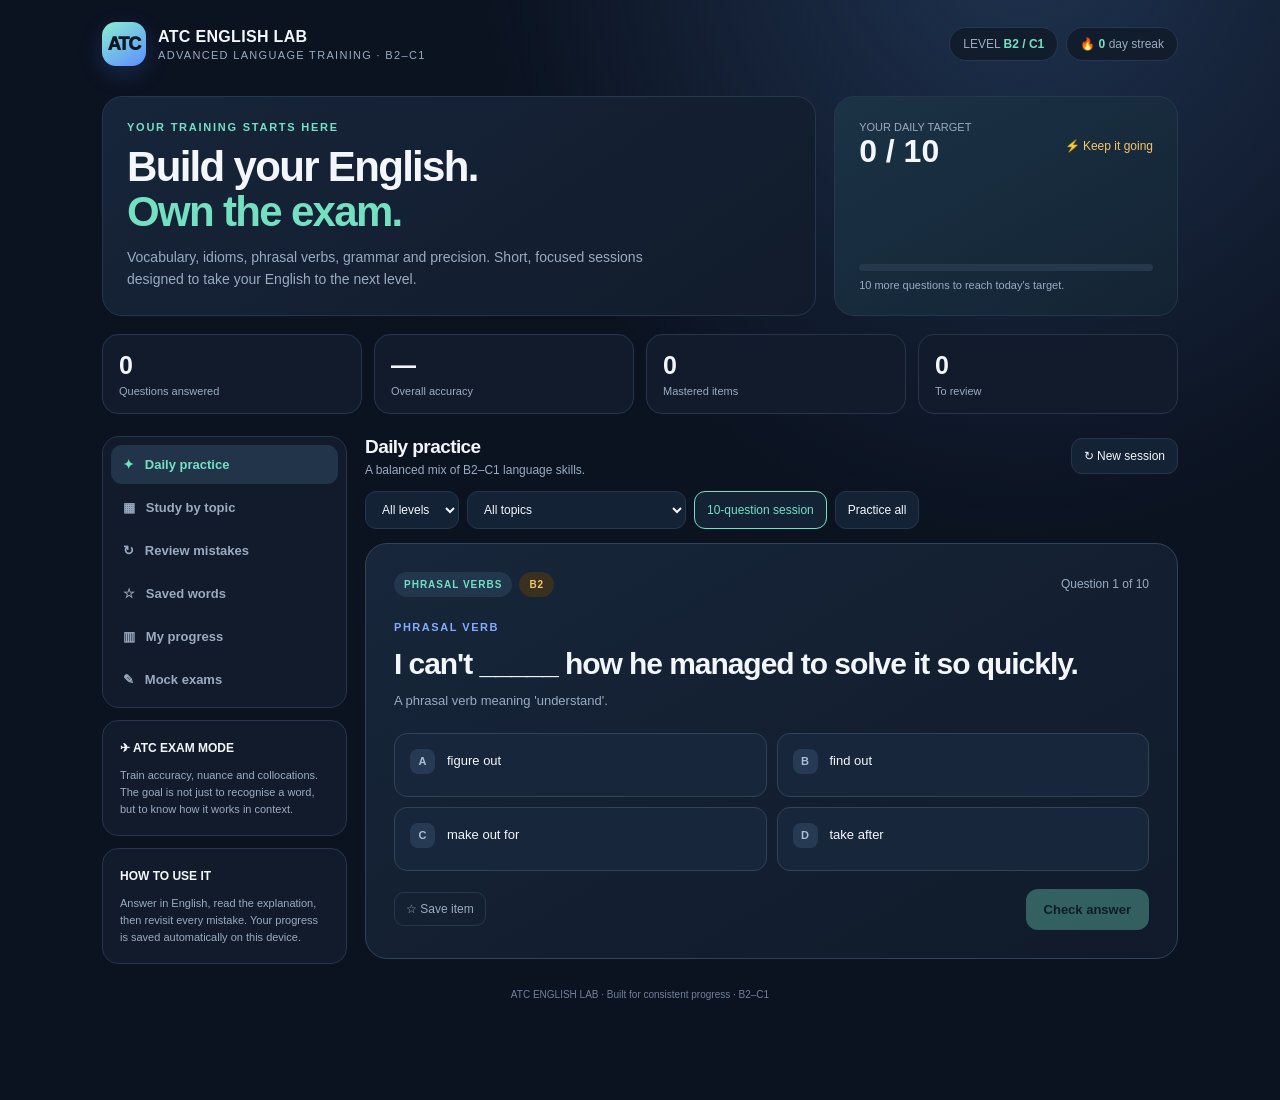
==== commit ae2391d8: "Expand ATC English Lab to 301 questions" ====
--- a/english-atc/index.html
+++ b/english-atc/index.html
@@ -47,7 +47,7 @@
  <div id="view-review" class="hidden"><div class="review-list" id="review-list"></div></div>
  <div id="view-saved" class="hidden"><div class="review-list" id="saved-list"></div></div>
  <div id="view-progress" class="hidden"><div class="panel" style="padding:20px"><div class="section-head"><div><h3>Your learning profile</h3><p>Performance by language area</p></div></div><div id="topic-stats"></div><div style="margin-top:24px;display:flex;gap:10px;flex-wrap:wrap"><button class="btn secondary" id="export-data">Export my progress</button><button class="text-btn" id="reset-data">Reset all progress</button></div></div></div>
-<div id="view-exams" class="hidden"><div class="panel" style="padding:20px;margin-bottom:14px"><div class="eyebrow">ATC MOCK EXAM</div><h3>Build your exam</h3><p class="small">Exam conditions: answers and explanations are revealed only after submission.</p><div class="filters" style="margin-top:16px"><select id="exam-size"><option value="20">20 questions</option><option value="40">40 questions</option><option value="60">60 questions</option><option value="100">100 questions</option><option value="150">150 questions</option><option value="175">175 questions</option><option value="200">200 questions</option><option value="225">225 questions</option><option value="250">250 questions</option><option value="271">271 questions</option><option value="300">300 questions</option><option value="350">350 questions</option><option value="400">400 questions</option><option value="421">421 questions (full bank)</option></select><select id="exam-level"><option value="all">B2 + C1</option><option value="B2">B2 only</option><option value="C1">C1 only</option></select><select id="exam-topic"><option value="all">All topics</option></select><select id="exam-time"><option value="0">No time limit</option><option value="30">30 minutes</option><option value="45" selected>45 minutes</option><option value="60">60 minutes</option><option value="90">90 minutes</option></select></div><button class="btn" id="start-exam">Start mock exam →</button><p class="small" id="exam-availability"></p></div><div id="exam-area"></div><div class="panel" style="padding:20px;margin-top:14px"><h3>Exam statistics</h3><div id="exam-summary" class="stats" style="grid-template-columns:repeat(3,1fr)"><div class="stat"><div class="num" id="exam-count">0</div><div class="lbl">Exams completed</div></div><div class="stat"><div class="num" id="exam-average">—</div><div class="lbl">Average score</div></div><div class="stat"><div class="num" id="exam-best">—</div><div class="lbl">Personal best</div></div></div><h3>Exam history</h3><div id="exam-history" class="review-list"></div></div></div>
+<div id="view-exams" class="hidden"><div class="panel" style="padding:20px;margin-bottom:14px"><div class="eyebrow">ATC MOCK EXAM</div><h3>Build your exam</h3><p class="small">Exam conditions: answers and explanations are revealed only after submission.</p><div class="filters" style="margin-top:16px"><select id="exam-size"><option value="20">20 questions</option><option value="40">40 questions</option><option value="60">60 questions</option><option value="100">100 questions</option><option value="150">150 questions</option><option value="175">175 questions</option><option value="200">200 questions</option><option value="225">225 questions</option><option value="250">250 questions</option><option value="271">271 questions</option><option value="300">300 questions</option><option value="350">350 questions</option><option value="400">400 questions</option><option value="421">421 questions</option><option value="301">301 questions (full bank)</option></select><select id="exam-level"><option value="all">B2 + C1</option><option value="B2">B2 only</option><option value="C1">C1 only</option></select><select id="exam-topic"><option value="all">All topics</option></select><select id="exam-time"><option value="0">No time limit</option><option value="30">30 minutes</option><option value="45" selected>45 minutes</option><option value="60">60 minutes</option><option value="90">90 minutes</option></select></div><button class="btn" id="start-exam">Start mock exam →</button><p class="small" id="exam-availability"></p></div><div id="exam-area"></div><div class="panel" style="padding:20px;margin-top:14px"><h3>Exam statistics</h3><div id="exam-summary" class="stats" style="grid-template-columns:repeat(3,1fr)"><div class="stat"><div class="num" id="exam-count">0</div><div class="lbl">Exams completed</div></div><div class="stat"><div class="num" id="exam-average">—</div><div class="lbl">Average score</div></div><div class="stat"><div class="num" id="exam-best">—</div><div class="lbl">Personal best</div></div></div><h3>Exam history</h3><div id="exam-history" class="review-list"></div></div></div>
 </main>
 </div>
 <div class="mobile-nav" id="mobile-nav"><button class="active" data-view="practice"><b>✦</b>Practice</button><button data-view="exams"><b>✎</b>Exams</button><button data-view="categories"><b>▦</b>Topics</button><button data-view="review"><b>↻</b>Review</button><button data-view="progress"><b>▥</b>Stats</button></div>
@@ -340,6 +340,9 @@
 BANK.push(...EXTRA_BANK_3);
 const EXTRA_BANK_4 = [{"id":272,"topic":"Grammar & structures","level":"B2","type":"Modal verb","q":"You _____ have told me earlier; I could have helped you.","hint":"Criticism about a past action.","o":["should","must","can","may"],"a":0,"why":"Should have + past participle expresa crítica o arrepentimiento sobre el pasado.","ex":"You should have checked the NOTAM before departure."},{"id":273,"topic":"Grammar & structures","level":"C1","type":"Inversion","q":"Rarely _____ such a complex situation.","hint":"Negative adverbial at the beginning requires inversion.","o":["we have faced","have we faced","we faced","did we have faced"],"a":1,"why":"Rarely al inicio exige inversión sujeto-auxiliar: Rarely have we faced…","ex":"Rarely have controllers had to deal with such a disruption."},{"id":274,"topic":"Grammar & structures","level":"C1","type":"Inversion","q":"Not until the aircraft had landed _____ the cause of the warning.","hint":"Inversion after 'Not until'.","o":["we understood","we did understand","did we understand","had we understand"],"a":2,"why":"Not until + cláusula inicial requiere inversión en la principal: did we understand.","ex":"Not until the report was published did we understand the sequence."},{"id":275,"topic":"Grammar & structures","level":"B2","type":"Conditionals","q":"If I _____ about the closure, I would have taken another route.","hint":"Third conditional.","o":["knew","had known","would know","would have known"],"a":1,"why":"Third conditional: If + past perfect, would have + participio.","ex":"If the crew had received the update, they would have delayed departure."},{"id":276,"topic":"Grammar & structures","level":"C1","type":"Mixed conditionals","q":"If he had accepted the offer, he _____ in Madrid now.","hint":"Past condition with present result.","o":["would work","would be working","will be working","had worked"],"a":1,"why":"Mixed conditional: condición pasada irreal + resultado presente (would be working).","ex":"If the system had not failed, we would be operating normally now."},{"id":277,"topic":"Grammar & structures","level":"B2","type":"Reported speech","q":"She asked me where I _____.","hint":"Reported question: statement word order.","o":["was I going","am I going","I was going","I am going"],"a":2,"why":"En preguntas indirectas no hay inversión: sujeto + verbo.","ex":"The supervisor asked where the aircraft was heading."},{"id":278,"topic":"Grammar & structures","level":"B2","type":"Passive voice","q":"The runway _____ at the moment, so arrivals are being diverted.","hint":"Present continuous passive.","o":["is resurfacing","is being resurfaced","has resurfaced","was resurfacing"],"a":1,"why":"Present continuous passive: is/are being + past participle.","ex":"The taxiway is being inspected."},{"id":279,"topic":"Grammar & structures","level":"C1","type":"Participle clauses","q":"_____ the latest forecast, the team revised the plan.","hint":"Reduced clause meaning 'after they had considered'.","o":["Having considered","Have considered","To considering","Considered having"],"a":0,"why":"Having + participio expresa una acción anterior realizada por el sujeto.","ex":"Having reviewed the data, the team issued a revised briefing."},{"id":280,"topic":"Grammar & structures","level":"C1","type":"Cleft sentences","q":"What we need _____ a more reliable source of information.","hint":"Cleft construction: What + clause + be.","o":["are","is","have","being"],"a":1,"why":"What we need funciona como sujeto singular de la oración.","ex":"What matters most is consistency."},{"id":281,"topic":"Grammar & structures","level":"B2","type":"Gerund / infinitive","q":"The airline denied _____ the safety procedure.","hint":"Deny is followed by a gerund.","o":["to ignore","ignore","ignoring","to ignoring"],"a":2,"why":"Deny + -ing: negar haber hecho algo.","ex":"The operator denied ignoring the warning."},{"id":282,"topic":"Grammar & structures","level":"B2","type":"Gerund / infinitive","q":"We managed _____ the issue before departure.","hint":"Manage is followed by to-infinitive.","o":["solving","to solve","solve","to solving"],"a":1,"why":"Manage + to infinitive significa conseguir hacer algo.","ex":"The engineers managed to restore the system."},{"id":283,"topic":"Grammar & structures","level":"C1","type":"Subjunctive","q":"The board recommended that the proposal _____ reconsidered.","hint":"Formal mandative subjunctive.","o":["is","was","be","being"],"a":2,"why":"Tras recommend that, el subjuntivo formal usa verbo base: be reconsidered.","ex":"The report recommended that further checks be carried out."},{"id":284,"topic":"Grammar & structures","level":"C1","type":"Inversion","q":"Under no circumstances _____ the aircraft enter the restricted area.","hint":"Negative phrase inversion.","o":["the pilot should","should the pilot","the pilot must","does the pilot should"],"a":1,"why":"Under no circumstances exige inversión con auxiliar/modal.","ex":"Under no circumstances should the clearance be assumed."},{"id":285,"topic":"Grammar & structures","level":"B2","type":"Articles","q":"She was appointed _____ head of the department last year.","hint":"Job titles after appoint/elect often take no article.","o":["a","an","the","—"],"a":3,"why":"Con appoint + cargo/función, normalmente no se usa artículo.","ex":"He was appointed chief investigator."},{"id":286,"topic":"Grammar & structures","level":"B2","type":"Quantifiers","q":"There is _____ evidence to support that conclusion.","hint":"Evidence is uncountable.","o":["many","few","a number of","little"],"a":3,"why":"Evidence es incontable; little evidence = poca evidencia.","ex":"There is little evidence of structural damage."},{"id":287,"topic":"Grammar & structures","level":"C1","type":"Relative clauses","q":"The procedure, _____ was introduced last year, has reduced delays.","hint":"Non-defining relative clause.","o":["that","which","what","whose"],"a":1,"why":"En relativas explicativas entre comas se usa which, no that.","ex":"The measure, which was introduced in June, proved effective."},{"id":288,"topic":"Grammar & structures","level":"B2","type":"Future forms","q":"This time tomorrow, we _____ over the Atlantic.","hint":"Action in progress at a future time.","o":["will fly","will be flying","are fly","have flown"],"a":1,"why":"Future continuous: will be + -ing.","ex":"At 0900 UTC, the aircraft will be cruising at FL350."},{"id":289,"topic":"Grammar & structures","level":"C1","type":"Future perfect","q":"By the end of the month, the team _____ the investigation.","hint":"Completed before a future deadline.","o":["will complete","will have completed","has completed","would complete"],"a":1,"why":"Future perfect: will have + participio.","ex":"By midnight, maintenance will have completed the inspection."},{"id":290,"topic":"Grammar & structures","level":"B2","type":"Wish","q":"I wish I _____ more time to prepare for the assessment.","hint":"Present unreal situation.","o":["have","had","would have","will have"],"a":1,"why":"Wish + past simple expresa deseo sobre una situación presente irreal.","ex":"I wish I had more time to revise."},{"id":291,"topic":"Grammar & structures","level":"C1","type":"Would rather","q":"I'd rather you _____ the details with anyone outside the team.","hint":"Preference about another person's action.","o":["don't discuss","not discuss","didn't discuss","wouldn't have discussed"],"a":2,"why":"Would rather + sujeto + past simple para preferencias presentes/futuras.","ex":"We'd rather you didn't share the draft yet."},{"id":292,"topic":"Grammar & structures","level":"B2","type":"Prepositions after adjectives","q":"The crew were fully aware _____ the potential consequences.","hint":"Aware collocates with of.","o":["for","about","of","with"],"a":2,"why":"Aware of = consciente de.","ex":"All staff must be aware of the revised restrictions."},{"id":293,"topic":"Grammar & structures","level":"C1","type":"Concession","q":"Much _____ I respect his experience, I disagree with his conclusion.","hint":"Fixed concessive expression.","o":["as","although","despite","even"],"a":0,"why":"Much as = aunque / por mucho que.","ex":"Much as we value efficiency, safety comes first."},{"id":294,"topic":"Grammar & structures","level":"B2","type":"So / such","q":"It was _____ a severe storm that several flights were cancelled.","hint":"Such + a/an + adjective + singular noun.","o":["so","such","too","very"],"a":1,"why":"Such a + adjetivo + sustantivo; so + adjetivo/adverbio.","ex":"It was such a demanding shift that everyone needed a break."},{"id":295,"topic":"Grammar & structures","level":"C1","type":"No sooner","q":"No sooner _____ than the alarm went off.","hint":"No sooner + past perfect inversion + than.","o":["had we arrived","we had arrived","did we arrive","we arrived"],"a":0,"why":"No sooner had + sujeto + participio + than.","ex":"No sooner had the aircraft vacated the runway than another issue arose."},{"id":296,"topic":"Grammar & structures","level":"B2","type":"Causative","q":"We had the navigation equipment _____ yesterday.","hint":"Have something done.","o":["check","to check","checked","checking"],"a":2,"why":"Have + objeto + participio: encargar que hagan algo.","ex":"We had the radio system checked before the flight."},{"id":297,"topic":"Grammar & structures","level":"C1","type":"Ellipsis","q":"The northern route is shorter than _____ via the coast.","hint":"Comparative ellipsis.","o":["the one","that","it is","ones"],"a":0,"why":"The one sustituye un sustantivo singular contable ya mencionado.","ex":"The northern route is shorter than the one we used yesterday."},{"id":298,"topic":"Grammar & structures","level":"B2","type":"Determiners","q":"Neither of the proposals _____ acceptable.","hint":"Neither of + plural noun/pronoun often takes singular verb in formal usage.","o":["are","were","is","have"],"a":2,"why":"Neither of se construye formalmente con verbo singular.","ex":"Neither of the options is suitable."},{"id":299,"topic":"Grammar & structures","level":"C1","type":"Adverb position","q":"The system has _____ been tested under extreme conditions.","hint":"Adverb between auxiliary and main verb.","o":["extensively","extensive","extensiveness","extent"],"a":0,"why":"Extensively es el adverbio que modifica been tested.","ex":"The equipment has been extensively tested."},{"id":300,"topic":"Grammar & structures","level":"B2","type":"Linkers","q":"The flight was delayed _____ adverse weather conditions.","hint":"Reason: because of + noun phrase.","o":["although","despite of","owing to","whereas"],"a":2,"why":"Owing to + sustantivo = debido a.","ex":"The departure was postponed owing to low visibility."},{"id":301,"topic":"Grammar & structures","level":"C1","type":"Concession","q":"_____ the warning, the crew continued with the approach.","hint":"Despite + noun phrase.","o":["Although","Despite","Even","However"],"a":1,"why":"Despite va seguido de nombre/gerundio; although de oración.","ex":"Despite the warning, the approach continued."},{"id":302,"topic":"Collocations","level":"B2","type":"Verb + noun collocation","q":"The authority will _____ an investigation into the incident.","hint":"Natural collocation.","o":["make","do","launch","put"],"a":2,"why":"Launch an investigation = iniciar una investigación.","ex":"The regulator launched an investigation into the occurrence."},{"id":303,"topic":"Collocations","level":"C1","type":"Adjective + noun","q":"The report draws _____ attention to a recurring issue.","hint":"Choose the adjective meaning 'specific or special'.","o":["particular","particularly","particularity","particularise"],"a":0,"why":"Draw particular attention to = llamar especialmente la atención sobre algo.","ex":"The report draws particular attention to the recurring issue."},{"id":304,"topic":"Collocations","level":"B2","type":"Verb + preposition","q":"The new policy will _____ effect next Monday.","hint":"Fixed phrase.","o":["take","make","have","do"],"a":0,"why":"Take effect = entrar en vigor.","ex":"The revised procedure will take effect on Monday."},{"id":305,"topic":"Collocations","level":"C1","type":"Adjective + preposition","q":"The outcome is largely _____ on the weather.","hint":"Dependent on.","o":["reliant","dependent","conditioned","subjected"],"a":1,"why":"Dependent on = depender de.","ex":"The availability of the route is dependent on weather conditions."},{"id":306,"topic":"Collocations","level":"B2","type":"Verb + noun","q":"We need to _____ a decision before the deadline.","hint":"Fixed collocation.","o":["do","make","take","set"],"a":1,"why":"Make a decision = tomar una decisión.","ex":"The supervisor must make a decision promptly."},{"id":307,"topic":"Collocations","level":"C1","type":"Adjective + noun","q":"The proposal has attracted _____ criticism from experts.","hint":"Intense criticism.","o":["heavy","harshly","fierce","hard"],"a":2,"why":"Fierce criticism = críticas muy duras/intensas.","ex":"The proposal faced fierce criticism from industry specialists."},{"id":308,"topic":"Collocations","level":"B2","type":"Verb + noun","q":"The company is trying to _____ its market share.","hint":"Increase or expand.","o":["extend","enlarge","raise","expand"],"a":3,"why":"Expand market share es la colocación natural.","ex":"The airline aims to expand its market share."},{"id":309,"topic":"Collocations","level":"C1","type":"Noun + noun","q":"The investigation found no _____ evidence of negligence.","hint":"Evidence that directly proves something.","o":["conclusive","concluding","concluded","conclusion"],"a":0,"why":"Conclusive evidence = pruebas concluyentes.","ex":"There was no conclusive evidence of a technical fault."},{"id":310,"topic":"Collocations","level":"B2","type":"Adjective + noun","q":"Please keep a _____ eye on the weather radar.","hint":"Fixed expression.","o":["close","near","tight","short"],"a":0,"why":"Keep a close eye on = vigilar de cerca.","ex":"Controllers should keep a close eye on developing weather."},{"id":311,"topic":"Collocations","level":"C1","type":"Verb + noun","q":"The decision could _____ serious consequences.","hint":"Fixed collocation.","o":["carry","bear","take","hold"],"a":0,"why":"Carry consequences = acarrear consecuencias.","ex":"A minor error can carry serious consequences."},{"id":312,"topic":"Collocations","level":"B2","type":"Adjective + preposition","q":"The pilot was reluctant _____ accept the rerouting.","hint":"Reluctant + to-infinitive.","o":["for","at","to","with"],"a":2,"why":"Reluctant to do something = reacio a hacer algo.","ex":"The crew were reluctant to divert."},{"id":313,"topic":"Collocations","level":"C1","type":"Verb + noun","q":"The findings _____ doubt on the reliability of the data.","hint":"Fixed collocation.","o":["cast","throw","put","set"],"a":0,"why":"Cast doubt on = poner en duda.","ex":"The discrepancy casts doubt on the initial estimate."},{"id":314,"topic":"Collocations","level":"B2","type":"Noun + preposition","q":"There has been a sharp increase _____ traffic during peak hours.","hint":"Increase in.","o":["of","on","at","in"],"a":3,"why":"An increase in something = un aumento de algo.","ex":"There has been an increase in traffic volume."},{"id":315,"topic":"Collocations","level":"C1","type":"Adjective + noun","q":"The operation was carried out in _____ accordance with the rules.","hint":"Fixed phrase.","o":["strict","strong","hard","close"],"a":0,"why":"In strict accordance with = de estricto acuerdo con.","ex":"All checks must be conducted in strict accordance with the manual."},{"id":316,"topic":"Collocations","level":"B2","type":"Verb + noun","q":"The manager _____ responsibility for the error.","hint":"Accept responsibility.","o":["took","did","made","put"],"a":0,"why":"Take responsibility for = asumir responsabilidad por.","ex":"The operator took responsibility for the oversight."},{"id":317,"topic":"Collocations","level":"C1","type":"Verb + noun","q":"The new evidence _____ light on the cause of the failure.","hint":"Shed light on.","o":["throws","sheds","puts","casts"],"a":1,"why":"Shed light on = arrojar luz sobre / aclarar.","ex":"The audit sheds light on several weaknesses."},{"id":318,"topic":"Collocations","level":"B2","type":"Adjective + noun","q":"The instructions must be _____ and unambiguous.","hint":"Clear instructions.","o":["transparent","obvious","clear","bright"],"a":2,"why":"Clear instructions es la colocación habitual.","ex":"Clear instructions help prevent misunderstandings."},{"id":319,"topic":"Collocations","level":"C1","type":"Verb + noun","q":"The team managed to _____ a compromise.","hint":"Reach a compromise.","o":["arrive","achieve","reach","make"],"a":2,"why":"Reach a compromise = alcanzar un compromiso.","ex":"Both departments eventually reached a compromise."},{"id":320,"topic":"Idioms & expressions","level":"B2","type":"Idiom","q":"We are all in the same _____, so let's work together.","hint":"Shared difficult situation.","o":["boat","ship","plane","road"],"a":0,"why":"Be in the same boat = estar en la misma situación.","ex":"Everyone is in the same boat during the transition."},{"id":321,"topic":"Idioms & expressions","level":"C1","type":"Idiom","q":"The proposal was rejected out of _____.","hint":"It was refused immediately, without further consideration.","o":["date","hand","turn","order"],"a":1,"why":"Reject something out of hand = rechazar algo de plano, sin considerarlo.","ex":"The committee rejected the proposal out of hand."},{"id":322,"topic":"Idioms & expressions","level":"B2","type":"Idiom","q":"The new software should make our lives easier in the long _____.","hint":"Over an extended period.","o":["run","way","term","time"],"a":0,"why":"In the long run = a largo plazo.","ex":"In the long run, automation should reduce workload."},{"id":323,"topic":"Idioms & expressions","level":"C1","type":"Idiom","q":"The manager's explanation doesn't hold _____.","hint":"Not convincing or logically valid.","o":["water","ground","weight","sense"],"a":0,"why":"Not hold water = no sostenerse / no ser convincente.","ex":"That explanation simply doesn't hold water."},{"id":324,"topic":"Idioms & expressions","level":"B2","type":"Idiom","q":"Let's not jump to _____ before we have all the facts.","hint":"Reach conclusions too quickly.","o":["answers","results","conclusions","decisions"],"a":2,"why":"Jump to conclusions = sacar conclusiones precipitadas.","ex":"We shouldn't jump to conclusions based on one report."},{"id":325,"topic":"Idioms & expressions","level":"C1","type":"Idiom","q":"The issue has been swept under the _____.","hint":"Hidden or deliberately ignored.","o":["carpet","floor","surface","table"],"a":0,"why":"Sweep something under the carpet = ocultar un problema.","ex":"The safety concern must not be swept under the carpet."},{"id":326,"topic":"Idioms & expressions","level":"B2","type":"Idiom","q":"The new procedure is still in its early _____.","hint":"At an early stage.","o":["days","hours","times","moments"],"a":0,"why":"In its early days = en sus primeras etapas.","ex":"The project is still in its early days."},{"id":327,"topic":"Idioms & expressions","level":"C1","type":"Idiom","q":"The team needs to get to the bottom _____ the discrepancy.","hint":"Discover the real cause.","o":["for","of","in","to"],"a":1,"why":"Get to the bottom of = averiguar el fondo/la causa de algo.","ex":"Investigators are trying to get to the bottom of the incident."},{"id":328,"topic":"Idioms & expressions","level":"B2","type":"Idiom","q":"After several delays, the project is finally back on _____.","hint":"Proceeding as planned.","o":["track","road","course","line"],"a":0,"why":"Back on track = de nuevo según lo previsto.","ex":"The recovery plan has put the project back on track."},{"id":329,"topic":"Idioms & expressions","level":"C1","type":"Idiom","q":"The final decision rests in the _____ of the director.","hint":"It is their responsibility/authority.","o":["hands","arms","fingers","palms"],"a":0,"why":"Rest in someone's hands = depender de / estar en manos de alguien.","ex":"The final approval rests in the hands of the regulator."},{"id":330,"topic":"Idioms & expressions","level":"B2","type":"Idiom","q":"We need to keep our feet on the _____.","hint":"Remain realistic.","o":["ground","floor","earth","land"],"a":0,"why":"Keep your feet on the ground = mantener los pies en la tierra.","ex":"Despite the success, the team kept its feet on the ground."},{"id":331,"topic":"Idioms & expressions","level":"C1","type":"Idiom","q":"The announcement came as a bolt from the _____.","hint":"A complete surprise.","o":["blue","sky","cloud","air"],"a":0,"why":"A bolt from the blue = una sorpresa inesperada.","ex":"The sudden closure came as a bolt from the blue."},{"id":332,"topic":"Idioms & expressions","level":"B2","type":"Idiom","q":"The new system is not perfect, but it is a step in the right _____.","hint":"A positive development.","o":["direction","way","route","track"],"a":0,"why":"A step in the right direction = un paso en la dirección correcta.","ex":"The changes are a step in the right direction."},{"id":333,"topic":"Idioms & expressions","level":"C1","type":"Idiom","q":"The issue is a grey _____ rather than a clear-cut case.","hint":"An ambiguous situation.","o":["area","zone","space","region"],"a":0,"why":"A grey area = zona/tema ambiguo o poco definido.","ex":"The rules leave a grey area in exceptional circumstances."},{"id":334,"topic":"Idioms & expressions","level":"B2","type":"Idiom","q":"The team had to think on its _____ during the emergency.","hint":"Improvise quickly.","o":["feet","toes","head","mind"],"a":0,"why":"Think on your feet = improvisar/reaccionar rápido.","ex":"Controllers must be able to think on their feet."},{"id":335,"topic":"Phrasal verbs","level":"B2","type":"Phrasal verb","q":"The meeting has been _____ until next Friday.","hint":"Postponed.","o":["put off","put out","put up","put through"],"a":0,"why":"Put off = posponer.","ex":"The briefing was put off until the following morning."},{"id":336,"topic":"Phrasal verbs","level":"C1","type":"Phrasal verb","q":"The inquiry will _____ the circumstances surrounding the incident.","hint":"Investigate thoroughly.","o":["look after","look into","look up to","look down on"],"a":1,"why":"Look into = investigar / examinar.","ex":"The authority is looking into the cause of the disruption."},{"id":337,"topic":"Phrasal verbs","level":"B2","type":"Phrasal verb","q":"Could you _____ the volume? I can barely hear you.","hint":"Increase.","o":["turn down","turn up","turn off","turn over"],"a":1,"why":"Turn up = subir (volumen/intensidad).","ex":"Please turn up the radio volume."},{"id":338,"topic":"Phrasal verbs","level":"C1","type":"Phrasal verb","q":"The company had to _____ several routes due to low demand.","hint":"Stop providing/operating.","o":["phase out","phase in","bring about","carry on"],"a":0,"why":"Phase out = retirar gradualmente.","ex":"The airline plans to phase out its older aircraft."},{"id":339,"topic":"Phrasal verbs","level":"B2","type":"Phrasal verb","q":"The alarm _____ as soon as smoke was detected.","hint":"Started ringing.","o":["went off","went out","went over","went through"],"a":0,"why":"Go off = sonar (alarma).","ex":"The fire alarm went off at 03:15."},{"id":340,"topic":"Phrasal verbs","level":"C1","type":"Phrasal verb","q":"We need to _____ the figures before publishing the report.","hint":"Check that they are accurate.","o":["iron out","rule out","double-check","bring up"],"a":2,"why":"Double-check = comprobar de nuevo; opción más precisa aquí.","ex":"Please double-check the coordinates before transmission."},{"id":341,"topic":"Phrasal verbs","level":"B2","type":"Phrasal verb","q":"The aircraft _____ safely despite the strong crosswind.","hint":"Landed.","o":["put down","set off","took after","brought in"],"a":0,"why":"Put down puede significar aterrizar (aviación).","ex":"The aircraft put down safely at the alternate airport."},{"id":342,"topic":"Phrasal verbs","level":"C1","type":"Phrasal verb","q":"The issue was _____ during the debriefing.","hint":"Mentioned/raised.","o":["brought up","brought about","brought in","brought off"],"a":0,"why":"Bring up = sacar/introducir un tema.","ex":"The concern was brought up during the safety meeting."},{"id":343,"topic":"Phrasal verbs","level":"B2","type":"Phrasal verb","q":"We can't _____ this opportunity to improve the system.","hint":"Fail to take advantage of.","o":["miss out on","make up for","get away with","come down to"],"a":0,"why":"Miss out on = perderse / dejar pasar una oportunidad.","ex":"Don't miss out on the chance to practise."},{"id":344,"topic":"Phrasal verbs","level":"C1","type":"Phrasal verb","q":"The investigation _____ a number of procedural weaknesses.","hint":"Revealed.","o":["came across","turned up","put across","got over"],"a":1,"why":"Turn up = aparecer/revelarse (información o pruebas).","ex":"The audit turned up several inconsistencies."},{"id":345,"topic":"Phrasal verbs","level":"B2","type":"Phrasal verb","q":"The technician is trying to _____ why the display keeps freezing.","hint":"Discover the reason.","o":["find out","give in","take over","set out"],"a":0,"why":"Find out = averiguar.","ex":"We need to find out what triggered the alert."},{"id":346,"topic":"Phrasal verbs","level":"C1","type":"Phrasal verb","q":"The new restrictions will _____ next month.","hint":"Become effective.","o":["come into force","come across","come up with","come down"],"a":0,"why":"Come into force = entrar en vigor.","ex":"The revised rules come into force on 1 December."},{"id":347,"topic":"Phrasal verbs","level":"B2","type":"Phrasal verb","q":"The crew had to _____ the flight because of a technical fault.","hint":"Cancel.","o":["call off","call on","call up","call for"],"a":0,"why":"Call off = cancelar.","ex":"The departure was called off due to a technical issue."},{"id":348,"topic":"Phrasal verbs","level":"C1","type":"Phrasal verb","q":"The manager asked us to _____ the proposal in more detail.","hint":"Explain/present clearly.","o":["set out","set off","set aside","set back"],"a":0,"why":"Set out = exponer o presentar de forma ordenada.","ex":"The report sets out the reasons for the decision."},{"id":349,"topic":"Phrasal verbs","level":"B2","type":"Phrasal verb","q":"I _____ an old colleague at the airport yesterday.","hint":"Met by chance.","o":["ran into","ran over","ran out","ran through"],"a":0,"why":"Run into = encontrarse con alguien por casualidad.","ex":"I ran into my former instructor at the terminal."},{"id":350,"topic":"Phrasal verbs","level":"C1","type":"Phrasal verb","q":"The plan fell _____ because the funding was withdrawn.","hint":"Failed.","o":["through","apart","over","behind"],"a":0,"why":"Fall through = no llegar a realizarse.","ex":"The agreement fell through at the last minute."},{"id":351,"topic":"Phrasal verbs","level":"B2","type":"Phrasal verb","q":"We have _____ fuel, so we need to land soon.","hint":"Used all of it.","o":["run out of","run into","run over","run through"],"a":0,"why":"Run out of = quedarse sin.","ex":"The vehicle ran out of fuel before reaching the station."},{"id":352,"topic":"Phrasal verbs","level":"C1","type":"Phrasal verb","q":"The team will _____ the old system once the replacement is ready.","hint":"Stop using.","o":["do away with","get away with","come up against","look down on"],"a":0,"why":"Do away with = eliminar / prescindir de.","ex":"The organisation intends to do away with the outdated process."},{"id":353,"topic":"Phrasal verbs","level":"B2","type":"Phrasal verb","q":"The instructor asked me to _____ the form before the interview.","hint":"Complete.","o":["fill in","fill out on","fill up","fill over"],"a":0,"why":"Fill in a form = rellenar un formulario (fill out también existe, pero no está entre las opciones).","ex":"Please fill in the application form."},{"id":354,"topic":"Phrasal verbs","level":"C1","type":"Phrasal verb","q":"The authorities are trying to _____ the source of the interference.","hint":"Trace/discover.","o":["track down","take after","turn in","throw away"],"a":0,"why":"Track down = localizar tras buscar.","ex":"Investigators tracked down the source of the signal."},{"id":355,"topic":"Phrasal verbs","level":"B2","type":"Phrasal verb","q":"The meeting _____ longer than expected.","hint":"Continued.","o":["carried on","carried out","carried off","carried over"],"a":0,"why":"Carry on = continuar.","ex":"The discussion carried on well into the afternoon."},{"id":356,"topic":"Phrasal verbs","level":"C1","type":"Phrasal verb","q":"The pilot managed to _____ the aircraft despite the failure.","hint":"Control/handle.","o":["bring under control","get over","take up","put across"],"a":0,"why":"Bring under control = conseguir controlar.","ex":"The crew brought the situation under control."},{"id":357,"topic":"Prepositions & dependent words","level":"B2","type":"Dependent preposition","q":"The outcome depends _____ several external factors.","hint":"Depend on.","o":["of","from","on","at"],"a":2,"why":"Depend on = depender de.","ex":"The decision depends on weather conditions."},{"id":358,"topic":"Prepositions & dependent words","level":"C1","type":"Dependent preposition","q":"The new system is compatible _____ older equipment.","hint":"Compatible with.","o":["to","for","by","with"],"a":3,"why":"Compatible with = compatible con.","ex":"The software is compatible with existing hardware."},{"id":359,"topic":"Prepositions & dependent words","level":"B2","type":"Dependent preposition","q":"She insisted _____ checking the figures herself.","hint":"Insist on + -ing/noun.","o":["to","on","for","at"],"a":1,"why":"Insist on doing something = insistir en hacer algo.","ex":"The supervisor insisted on a second inspection."},{"id":360,"topic":"Prepositions & dependent words","level":"C1","type":"Dependent preposition","q":"The findings are relevant _____ the current investigation.","hint":"Relevant to.","o":["with","for","to","about"],"a":2,"why":"Relevant to = relevante para/con respecto a.","ex":"The data is directly relevant to the inquiry."},{"id":361,"topic":"Prepositions & dependent words","level":"B2","type":"Dependent preposition","q":"He apologised _____ the delay.","hint":"Apologise for something.","o":["of","for","about","to"],"a":1,"why":"Apologise for + cosa; apologise to + persona.","ex":"The airline apologised for the inconvenience."},{"id":362,"topic":"Prepositions & dependent words","level":"C1","type":"Dependent preposition","q":"The report is based _____ data collected over six months.","hint":"Based on.","o":["in","at","on","from"],"a":2,"why":"Be based on = basarse en.","ex":"The assessment is based on operational data."},{"id":363,"topic":"Prepositions & dependent words","level":"B2","type":"Dependent preposition","q":"We are looking forward _____ from you.","hint":"Look forward to + -ing/noun.","o":["hear","to hear","to hearing","hearing"],"a":2,"why":"Look forward to es una expresión con to preposición; después va -ing.","ex":"We look forward to hearing from you."},{"id":364,"topic":"Prepositions & dependent words","level":"C1","type":"Dependent preposition","q":"The company was accused _____ withholding information.","hint":"Accused of.","o":["for","with","of","about"],"a":2,"why":"Accuse someone of something/doing something.","ex":"The operator was accused of breaching the procedure."},{"id":365,"topic":"Prepositions & dependent words","level":"B2","type":"Dependent preposition","q":"There is no point _____ arguing about the decision now.","hint":"No point in + -ing.","o":["to","for","in","at"],"a":2,"why":"There is no point in doing something = no tiene sentido.","ex":"There is no point in repeating the same test."},{"id":366,"topic":"Prepositions & dependent words","level":"C1","type":"Dependent preposition","q":"The crew complied _____ the revised instructions.","hint":"Comply with.","o":["to","for","by","with"],"a":3,"why":"Comply with = cumplir con.","ex":"All operators must comply with the updated requirements."},{"id":367,"topic":"Prepositions & dependent words","level":"B2","type":"Dependent preposition","q":"The delay resulted _____ a technical problem.","hint":"Result from = ser consecuencia de.","o":["of","in","from","by"],"a":2,"why":"Result from indica causa; result in indica consecuencia.","ex":"The disruption resulted from a power failure."},{"id":368,"topic":"Prepositions & dependent words","level":"C1","type":"Dependent preposition","q":"The new measures are aimed _____ reducing workload.","hint":"Aimed at + -ing.","o":["to","at","for","on"],"a":1,"why":"Be aimed at doing something = tener como objetivo.","ex":"The initiative is aimed at improving efficiency."},{"id":369,"topic":"Prepositions & dependent words","level":"B2","type":"Dependent preposition","q":"He succeeded _____ passing the assessment on his second attempt.","hint":"Succeed in + -ing.","o":["at","to","in","for"],"a":2,"why":"Succeed in doing something.","ex":"She succeeded in resolving the issue."},{"id":370,"topic":"Prepositions & dependent words","level":"C1","type":"Dependent preposition","q":"The decision is subject _____ approval by the authority.","hint":"Subject to.","o":["of","for","with","to"],"a":3,"why":"Subject to = sujeto a / condicionado a.","ex":"The route change is subject to approval."},{"id":371,"topic":"Prepositions & dependent words","level":"B2","type":"Dependent preposition","q":"They accused him _____ making a serious mistake.","hint":"Accuse someone of.","o":["for","of","about","with"],"a":1,"why":"Accuse + persona + of + sustantivo/-ing.","ex":"He was accused of disregarding the warning."},{"id":372,"topic":"Word formation","level":"B2","type":"Word formation","q":"The instructions were not sufficiently _____, which caused confusion.","hint":"Clear → clarity/clear.","o":["clarify","clear","clearly","clearness"],"a":1,"why":"Aquí se necesita el adjetivo clear después de were not sufficiently.","ex":"The instructions must be clear and concise."},{"id":373,"topic":"Word formation","level":"C1","type":"Word formation","q":"The decision was widely regarded as _____ and poorly justified.","hint":"Reason → adjective meaning not reasonable.","o":["unreason","unreasonable","reasonably","reasoning"],"a":1,"why":"Unreasonable = irrazonable; prefijo un- + reasonable.","ex":"The restriction was considered unreasonable."},{"id":374,"topic":"Word formation","level":"B2","type":"Word formation","q":"The new system has improved the _____ of the operation.","hint":"Efficient → noun.","o":["efficient","efficiency","efficiently","inefficient"],"a":1,"why":"Efficiency es el sustantivo de efficient.","ex":"The upgrade has improved operational efficiency."},{"id":375,"topic":"Word formation","level":"C1","type":"Word formation","q":"The report highlights the _____ of maintaining accurate records.","hint":"Important → noun.","o":["importance","important","importantly","import"],"a":0,"why":"Importance = importancia.","ex":"The report stresses the importance of accurate records."},{"id":376,"topic":"Word formation","level":"B2","type":"Word formation","q":"The pilot acted _____ and avoided a potential accident.","hint":"Quick → adverb.","o":["quick","quickness","quickly","quicker"],"a":2,"why":"Quickly es el adverbio que modifica acted.","ex":"The crew reacted quickly to the warning."},{"id":377,"topic":"Word formation","level":"C1","type":"Word formation","q":"The findings were _____ with the original hypothesis.","hint":"Consistency → adjective.","o":["consistent","consistently","consistency","inconsistent"],"a":0,"why":"Consistent with = coherente con.","ex":"The observations were consistent with the forecast."},{"id":378,"topic":"Word formation","level":"B2","type":"Word formation","q":"There has been a significant _____ in the number of incidents.","hint":"Reduce → noun.","o":["reduced","reduction","reducing","reductive"],"a":1,"why":"Reduction es el sustantivo de reduce.","ex":"There has been a reduction in runway incursions."},{"id":379,"topic":"Word formation","level":"C1","type":"Word formation","q":"The evidence was considered _____ due to a lack of corroboration.","hint":"Reliable → negative adjective.","o":["unreliably","reliability","unreliable","reliance"],"a":2,"why":"Unreliable = poco fiable.","ex":"The source was deemed unreliable."},{"id":380,"topic":"Word formation","level":"B2","type":"Word formation","q":"The company must ensure the _____ of its employees.","hint":"Safe → noun.","o":["safely","safety","safe","safeness"],"a":1,"why":"Safety = seguridad.","ex":"Employee safety remains the top priority."},{"id":381,"topic":"Word formation","level":"C1","type":"Word formation","q":"The proposal is financially _____ in the long term.","hint":"Viable → adverb/noun? adjective required.","o":["viability","viably","viable","viableness"],"a":2,"why":"Viable = viable; después de is financially necesitamos adjetivo.","ex":"The alternative is financially viable."},{"id":382,"topic":"Word formation","level":"B2","type":"Word formation","q":"The instructions were so _____ that nobody made a mistake.","hint":"Precisely → adjective.","o":["precision","precise","precisely","preciseness"],"a":1,"why":"Precise = preciso.","ex":"The controller gave precise instructions."},{"id":383,"topic":"Word formation","level":"C1","type":"Word formation","q":"The organisation needs to improve its ability to respond _____ to disruption.","hint":"Effective → adverb.","o":["effect","effective","effectively","effectiveness"],"a":2,"why":"Effectively es el adverbio que modifica respond.","ex":"The team responded effectively to the disruption."},{"id":384,"topic":"ATC & operational English","level":"B2","type":"Operational phrase","q":"The pilot reported that the aircraft was unable to maintain its assigned _____.","hint":"Vertical flight level.","o":["altitude","latitude","attitude","longitude"],"a":0,"why":"Maintain altitude = mantener altitud; assigned level es también habitual en fraseología.","ex":"The aircraft was unable to maintain its assigned altitude."},{"id":385,"topic":"ATC & operational English","level":"C1","type":"Operational phrase","q":"The controller instructed the aircraft to _____ its speed to 210 knots.","hint":"Reduce.","o":["decrease down","reduce","lower down","diminish off"],"a":1,"why":"Reduce speed es la formulación estándar y concisa.","ex":"Reduce speed to 210 knots."},{"id":386,"topic":"ATC & operational English","level":"B2","type":"Operational phrase","q":"The aircraft was instructed to hold _____ of the runway.","hint":"Before / short of.","o":["short","brief","near","close"],"a":0,"why":"Hold short of = mantenerse antes de un punto/límite, sin sobrepasarlo.","ex":"Hold short of runway 27."},{"id":387,"topic":"ATC & operational English","level":"C1","type":"Operational phrase","q":"Due to congestion, the aircraft was placed in a holding _____.","hint":"Standard aviation collocation.","o":["pattern","shape","form","figure"],"a":0,"why":"Holding pattern = circuito de espera.","ex":"The aircraft entered the holding pattern."},{"id":388,"topic":"ATC & operational English","level":"B2","type":"Operational phrase","q":"The pilot requested a _____ due to deteriorating weather.","hint":"Change of route.","o":["diversion","conversion","variation","deviation"],"a":0,"why":"Diversion = desvío a otro aeropuerto/ruta.","ex":"The crew requested a diversion to the alternate."},{"id":389,"topic":"ATC & operational English","level":"C1","type":"Operational phrase","q":"The controller issued a clearance _____ the aircraft to climb to FL120.","hint":"Giving permission.","o":["allowing","letting","making","enabling to"],"a":0,"why":"Clearance allowing the aircraft to climb = autorización que permite ascender.","ex":"The controller issued a clearance allowing the aircraft to climb."},{"id":390,"topic":"ATC & operational English","level":"B2","type":"Operational phrase","q":"The crew declared a fuel _____ and requested priority landing.","hint":"Emergency condition due to fuel.","o":["shortage","scarcity","lack","deficit"],"a":0,"why":"Fuel shortage = escasez de combustible; fuel emergency es fraseología más específica si se declara emergencia.","ex":"The crew reported a fuel shortage."},{"id":391,"topic":"ATC & operational English","level":"C1","type":"Operational phrase","q":"The runway was temporarily _____ due to debris.","hint":"Not available for use.","o":["unavailable","inaccessible","impossible","unreachable"],"a":0,"why":"Unavailable = no disponible para uso.","ex":"The runway is temporarily unavailable."},{"id":392,"topic":"ATC & operational English","level":"B2","type":"Operational phrase","q":"The aircraft was cleared to _____ the localiser.","hint":"Join/intercept.","o":["intercept","cross","meet","touch"],"a":0,"why":"Intercept the localiser = interceptar el localizador.","ex":"Turn left to intercept the localiser."},{"id":393,"topic":"ATC & operational English","level":"C1","type":"Operational phrase","q":"The crew requested vectors to avoid an area of severe _____.","hint":"Turbulence/weather phenomenon.","o":["turbulence","turbulent","turbid","turbidity"],"a":0,"why":"Severe turbulence = turbulencia severa.","ex":"The aircraft requested vectors to avoid severe turbulence."},{"id":394,"topic":"ATC & operational English","level":"B2","type":"Operational phrase","q":"The aircraft reported _____ icing conditions at 8,000 feet.","hint":"Moderate/severe etc.","o":["encountering","meeting up","finding","coming"],"a":0,"why":"Encounter icing conditions = encontrarse con condiciones de engelamiento.","ex":"The aircraft reported encountering moderate icing."},{"id":395,"topic":"ATC & operational English","level":"C1","type":"Operational phrase","q":"The controller asked the pilot to _____ the frequency due to interference.","hint":"Change to another frequency.","o":["switch","transfer over","convert","exchange"],"a":0,"why":"Switch frequency = cambiar de frecuencia.","ex":"Switch to approach on 119.7."},{"id":396,"topic":"ATC & operational English","level":"B2","type":"Operational phrase","q":"The aircraft was instructed to vacate the runway via the first _____.","hint":"Taxiway exit.","o":["available","possible","accessible","openly"],"a":0,"why":"First available exit = primera salida disponible.","ex":"Vacate the runway via the first available exit."},{"id":397,"topic":"ATC & operational English","level":"C1","type":"Operational phrase","q":"The report identified a loss of _____ between the flight crew and ATC.","hint":"Communication.","o":["communication","communicative","communion","communicating"],"a":0,"why":"Loss of communication = pérdida de comunicaciones.","ex":"The aircraft experienced a temporary loss of communication."},{"id":398,"topic":"ATC & operational English","level":"B2","type":"Operational phrase","q":"The pilot requested permission to _____ the runway.","hint":"Use/take off from.","o":["enter","arrive","access into","approach to"],"a":0,"why":"Enter the runway = entrar en pista; take off requiere take off from.","ex":"The aircraft was cleared to enter the runway."},{"id":399,"topic":"ATC & operational English","level":"C1","type":"Operational phrase","q":"The aircraft was instructed to maintain its present _____ until further notice.","hint":"Heading.","o":["heading","bearingly","directional","courseway"],"a":0,"why":"Maintain present heading = mantener rumbo actual.","ex":"Maintain present heading until advised."},{"id":400,"topic":"ATC & operational English","level":"B2","type":"Operational phrase","q":"The crew reported a bird _____ shortly after take-off.","hint":"Impact/strike.","o":["strike","hit","attack","crash"],"a":0,"why":"Bird strike = impacto con ave.","ex":"The aircraft returned after a bird strike."},{"id":401,"topic":"ATC & operational English","level":"C1","type":"Operational phrase","q":"The controller coordinated the handover to ensure a seamless transfer of _____.","hint":"Responsibility/control.","o":["control","commanding","handling","direction"],"a":0,"why":"Transfer of control = transferencia del control entre dependencias.","ex":"The transfer of control was completed without delay."},{"id":402,"topic":"ATC & operational English","level":"B2","type":"Operational phrase","q":"The aircraft was instructed to descend _____ 5,000 feet.","hint":"Until reaching altitude.","o":["to","at","by","into"],"a":0,"why":"Descend to 5,000 feet = descender a 5.000 pies.","ex":"Descend to 5,000 feet, QNH 1016."},{"id":403,"topic":"ATC & operational English","level":"C1","type":"Operational phrase","q":"The crew requested an immediate climb to avoid the storm cell _____ ahead.","hint":"Located in front of them.","o":["positioned","positioning","position","to position"],"a":0,"why":"Positioned ahead = situado por delante.","ex":"A storm cell was positioned directly ahead."},{"id":404,"topic":"ATC & operational English","level":"B2","type":"Operational phrase","q":"The aircraft was unable to comply _____ the instruction due to performance limitations.","hint":"Comply with.","o":["to","for","with","at"],"a":2,"why":"Comply with an instruction = cumplir una instrucción.","ex":"The crew could not comply with the climb instruction."},{"id":405,"topic":"ATC & operational English","level":"C1","type":"Operational phrase","q":"The incident was classified as a _____ occurrence after the risk assessment.","hint":"Potentially dangerous / near accident.","o":["serious","seriously","severity","severely"],"a":0,"why":"Serious occurrence = suceso grave; classification depends on applicable scheme.","ex":"The event was classified as a serious occurrence."},{"id":406,"topic":"Adverbial phrases","level":"B2","type":"Multi-word adverb","q":"The aircraft was delayed _____ because of the weather.","hint":"As a result.","o":["as a result","at random","in advance","by chance"],"a":0,"why":"As a result = como resultado / por consiguiente.","ex":"The runway was closed; as a result, several flights were delayed."},{"id":407,"topic":"Adverbial phrases","level":"C1","type":"Multi-word adverb","q":"The two systems operate independently _____ one another.","hint":"Separately from.","o":["in spite","regardless","of","with"],"a":2,"why":"Independently of = independientemente de.","ex":"The backup system operates independently of the main network."},{"id":408,"topic":"Adverbial phrases","level":"B2","type":"Multi-word adverb","q":"Please submit the application _____, as late entries will not be accepted.","hint":"Before the deadline.","o":["in due course","by all means","in advance","at length"],"a":2,"why":"In advance = con antelación.","ex":"Passengers should arrive in advance of departure."},{"id":409,"topic":"Adverbial phrases","level":"C1","type":"Multi-word adverb","q":"The issue was resolved _____, without the need for external assistance.","hint":"Without delay.","o":["at once","in the meantime","on balance","by and large"],"a":0,"why":"At once = inmediatamente.","ex":"The fault was corrected at once."},{"id":410,"topic":"Adverbial phrases","level":"B2","type":"Multi-word adverb","q":"_____ the circumstances, the decision was reasonable.","hint":"Considering.","o":["In view of","In case of","In spite","As long"],"a":0,"why":"In view of = en vista de / teniendo en cuenta.","ex":"In view of the weather, the flight was diverted."},{"id":411,"topic":"Adverbial phrases","level":"C1","type":"Multi-word adverb","q":"The figures are accurate _____, although a few estimates remain.","hint":"Generally speaking.","o":["to some extent","on the whole","in no way","at any rate"],"a":1,"why":"On the whole = en conjunto / en general.","ex":"On the whole, the results were encouraging."},{"id":412,"topic":"Adverbial phrases","level":"B2","type":"Multi-word adverb","q":"The crew remained calm _____ the unexpected warning.","hint":"Despite.","o":["regardless","in spite of","even","whereas"],"a":1,"why":"In spite of + sustantivo/gerundio.","ex":"In spite of the warning, the crew followed the checklist."},{"id":413,"topic":"Adverbial phrases","level":"C1","type":"Multi-word adverb","q":"The change was introduced _____ to minimise disruption.","hint":"With the specific purpose.","o":["for the sake","with a view","in order","on behalf"],"a":1,"why":"With a view to + -ing = con vistas a.","ex":"The route was revised with a view to reducing delays."},{"id":414,"topic":"Adverbial phrases","level":"B2","type":"Multi-word adverb","q":"The aircraft was diverted _____ of a technical issue.","hint":"Because of.","o":["as a result","on account","in spite","in addition"],"a":1,"why":"On account of = debido a.","ex":"The flight was diverted on account of a technical issue."},{"id":415,"topic":"Adverbial phrases","level":"C1","type":"Multi-word adverb","q":"The plan is workable _____, but it may prove costly.","hint":"In theory.","o":["in theory","at times","by far","in turn"],"a":0,"why":"In theory = en teoría.","ex":"In theory, the procedure should prevent delays."},{"id":416,"topic":"Adverbial phrases","level":"B2","type":"Multi-word adverb","q":"The announcement was made _____ to avoid unnecessary concern.","hint":"Quietly / discreetly.","o":["in public","in private","at length","on purpose"],"a":1,"why":"In private = en privado.","ex":"The matter was discussed in private."},{"id":417,"topic":"Adverbial phrases","level":"C1","type":"Multi-word adverb","q":"The new process is faster and, _____, more reliable.","hint":"Additionally.","o":["what is more","as if","even so","rather than"],"a":0,"why":"What is more = además / es más.","ex":"What is more, the new process reduces the risk of error."},{"id":418,"topic":"Adverbial phrases","level":"B2","type":"Multi-word adverb","q":"The aircraft returned to the gate _____ a technical fault.","hint":"Because of.","o":["due to","although","whereas","even though"],"a":0,"why":"Due to + nombre = debido a.","ex":"The aircraft returned to the gate due to a technical fault."},{"id":419,"topic":"Adverbial phrases","level":"C1","type":"Multi-word adverb","q":"The proposal was rejected _____ its potential benefits.","hint":"Despite.","o":["regardless","notwithstanding","owing","whereby"],"a":1,"why":"Notwithstanding + nombre = a pesar de.","ex":"Notwithstanding its advantages, the proposal was rejected."},{"id":420,"topic":"Adverbial phrases","level":"B2","type":"Multi-word adverb","q":"The team worked _____ to complete the inspection on time.","hint":"Together.","o":["in turn","hand in hand","at random","by far"],"a":1,"why":"Hand in hand = conjuntamente / codo con codo.","ex":"The departments worked hand in hand."},{"id":421,"topic":"Adverbial phrases","level":"C1","type":"Multi-word adverb","q":"The decision should be reviewed _____, rather than on an individual basis.","hint":"As a whole.","o":["in general","as a whole","at once","for good"],"a":1,"why":"As a whole = en su conjunto.","ex":"The system should be assessed as a whole."}];
 BANK.push(...EXTRA_BANK_4);
+const EXTRA_BANK_5 = [{"id":422,"topic":"Grammar & structures","level":"B2","type":"Modal verbs","q":"You _____ have bought any food; there was plenty at home.","hint":"Unnecessary past action.","o":["needn't","mustn't","couldn't","wouldn't"],"a":0,"why":"Needn't have + participle = no hacía falta, aunque se hizo.","ex":"You needn't have booked a taxi."},{"id":423,"topic":"Grammar & structures","level":"C1","type":"Inversion","q":"Seldom _____ such a difficult decision.","hint":"Negative adverb at the beginning.","o":["we face","do we face","we do face","we have face"],"a":1,"why":"Seldom al inicio exige inversión con auxiliar.","ex":"Seldom do we encounter such conditions."},{"id":424,"topic":"Grammar & structures","level":"B2","type":"Conditionals","q":"_____ you require assistance, contact the supervisor.","hint":"Formal alternative to if.","o":["Should","Would","Had","Were"],"a":0,"why":"Should you require = if you require.","ex":"Should you need further information, let us know."},{"id":425,"topic":"Grammar & structures","level":"C1","type":"Conditionals","q":"_____ it not been for the backup system, operations would have stopped.","hint":"Inverted third conditional.","o":["Were","Had","Should","Would"],"a":1,"why":"Had it not been for = if it had not been for.","ex":"Had it not been for the backup, the system would have failed."},{"id":426,"topic":"Grammar & structures","level":"B2","type":"Gerund / infinitive","q":"The witness admitted _____ the warning.","hint":"Admit + gerund.","o":["to ignore","ignore","ignoring","to ignoring"],"a":2,"why":"Admit + -ing = admitir haber hecho algo.","ex":"The operator admitted overlooking the message."},{"id":427,"topic":"Grammar & structures","level":"C1","type":"Inversion","q":"Not only _____ the deadline, but they also failed to notify us.","hint":"Not only triggers inversion.","o":["they missed","did they miss","they had missed","had they miss"],"a":1,"why":"Not only + auxiliar + sujeto + infinitivo.","ex":"Not only did the system fail, but it also corrupted the data."},{"id":428,"topic":"Phrasal verbs","level":"B2","type":"Phrasal verb","q":"The meeting was _____ because the manager was ill.","hint":"Cancelled.","o":["called off","called up","called for","called on"],"a":0,"why":"Call off = cancelar.","ex":"The inspection was called off due to bad weather."},{"id":429,"topic":"Phrasal verbs","level":"C1","type":"Phrasal verb","q":"The authorities are determined to _____ illegal activity.","hint":"Take strong action against.","o":["crack down on","get away with","come up with","look down on"],"a":0,"why":"Crack down on = tomar medidas severas contra.","ex":"The regulator is cracking down on non-compliance."},{"id":430,"topic":"Phrasal verbs","level":"B2","type":"Phrasal verb","q":"I can't _____ the handwriting on this form.","hint":"Read / decipher.","o":["make out","make up","make for","make off"],"a":0,"why":"Make out = distinguir o descifrar.","ex":"I could barely make out the registration number."},{"id":431,"topic":"Phrasal verbs","level":"C1","type":"Phrasal verb","q":"The report _____ several inconsistencies in the original figures.","hint":"Discovered.","o":["turned up","turned down","turned in","turned out"],"a":0,"why":"Turn up = descubrir/encontrar algo inesperadamente.","ex":"The audit turned up several errors."},{"id":432,"topic":"Phrasal verbs","level":"B2","type":"Phrasal verb","q":"The noise gradually _____ as the aircraft moved away.","hint":"Became quieter.","o":["died down","died out","died off","died away from"],"a":0,"why":"Die down = disminuir en intensidad.","ex":"The wind died down overnight."},{"id":433,"topic":"Phrasal verbs","level":"C1","type":"Phrasal verb","q":"The team needs to _____ the root cause of the problem.","hint":"Identify precisely.","o":["pin down","put down","turn down","take down"],"a":0,"why":"Pin down = identificar o determinar con precisión.","ex":"Investigators are trying to pin down the cause."},{"id":434,"topic":"Collocations","level":"B2","type":"Verb + noun","q":"The committee will _____ a decision after reviewing the evidence.","hint":"Make a decision.","o":["make","do","take","set"],"a":0,"why":"Make a decision = tomar una decisión.","ex":"The board made a decision after the review."},{"id":435,"topic":"Collocations","level":"C1","type":"Verb + noun","q":"The findings _____ serious concerns about the current system.","hint":"Raise concerns.","o":["rise","raise","arise","arouse up"],"a":1,"why":"Raise concerns = suscitar preocupación.","ex":"The findings raise serious concerns about data quality."},{"id":436,"topic":"Collocations","level":"B2","type":"Noun + preposition","q":"There is no alternative _____ postponing the departure.","hint":"Alternative to + -ing.","o":["for","of","to","with"],"a":2,"why":"Alternative to + sustantivo/gerundio.","ex":"There is no alternative to delaying the flight."},{"id":437,"topic":"Collocations","level":"C1","type":"Adjective + noun","q":"The authority launched a _____ investigation into the incident.","hint":"Thorough.","o":["through","thorough","thoroughly","throughout"],"a":1,"why":"Thorough investigation = investigación exhaustiva.","ex":"A thorough investigation was carried out."},{"id":438,"topic":"Idioms & expressions","level":"B2","type":"Idiom","q":"The new rules came into _____ last week.","hint":"Became legally effective.","o":["force","power","effecting","action"],"a":0,"why":"Come into force = entrar en vigor.","ex":"The regulation came into force on Monday."},{"id":439,"topic":"Idioms & expressions","level":"C1","type":"Idiom","q":"The manager decided to nip the problem in the _____.","hint":"Stop it at an early stage.","o":["bud","root","seed","branch"],"a":0,"why":"Nip something in the bud = cortar de raíz.","ex":"We should nip this issue in the bud."},{"id":440,"topic":"Idioms & expressions","level":"B2","type":"Idiom","q":"The team was under the _____ to finish before noon.","hint":"Under pressure.","o":["weather","pump","gun","cloud"],"a":2,"why":"Under the gun = bajo presión / con poco tiempo.","ex":"The team was under the gun to meet the deadline."},{"id":441,"topic":"Idioms & expressions","level":"C1","type":"Idiom","q":"His explanation was beside the _____.","hint":"Irrelevant.","o":["point","matter","case","question"],"a":0,"why":"Beside the point = irrelevante para lo que se trata.","ex":"That detail is beside the point."},{"id":442,"topic":"Adverbial phrases","level":"B2","type":"Multi-word adverb","q":"The report was submitted _____, before the deadline.","hint":"Early.","o":["ahead of schedule","at random","in the long run","by no means"],"a":0,"why":"Ahead of schedule = antes de lo previsto.","ex":"The maintenance work was completed ahead of schedule."},{"id":443,"topic":"Adverbial phrases","level":"C1","type":"Multi-word adverb","q":"The two events occurred _____ and were not connected.","hint":"At the same time.","o":["simultaneously","in the meantime","by contrast","in due course"],"a":0,"why":"Simultaneously = simultáneamente.","ex":"Both runways were temporarily closed simultaneously."},{"id":444,"topic":"Adverbial phrases","level":"B2","type":"Multi-word adverb","q":"The crew followed the checklist _____, without skipping any step.","hint":"Exactly.","o":["to the letter","by chance","at a loss","in turn"],"a":0,"why":"To the letter = al pie de la letra.","ex":"The procedure must be followed to the letter."},{"id":445,"topic":"Adverbial phrases","level":"C1","type":"Multi-word adverb","q":"The decision was taken _____, without prior consultation.","hint":"By one authority acting alone.","o":["unilaterally","on the whole","in passing","by degrees"],"a":0,"why":"Unilaterally = unilateralmente, por decisión de una sola parte.","ex":"The measure was introduced unilaterally."},{"id":446,"topic":"Prepositions & dependent words","level":"B2","type":"Dependent preposition","q":"The new rules apply _____ all staff members.","hint":"Apply to.","o":["for","with","to","on"],"a":2,"why":"Apply to = aplicarse a.","ex":"The same requirements apply to all applicants."},{"id":447,"topic":"Prepositions & dependent words","level":"C1","type":"Dependent preposition","q":"The proposal is likely to result _____ substantial savings.","hint":"Result in = produce as a consequence.","o":["from","of","in","with"],"a":2,"why":"Result in = dar lugar a; result from = ser consecuencia de.","ex":"The changes may result in lower operating costs."},{"id":448,"topic":"Word formation","level":"B2","type":"Word formation","q":"The instructions were clear and _____.","hint":"Concise.","o":["concisely","conciseness","concise","concision"],"a":2,"why":"Clear and concise = claro y conciso.","ex":"Please keep your answers clear and concise."},{"id":449,"topic":"Word formation","level":"C1","type":"Word formation","q":"The data was analysed _____ to identify any patterns.","hint":"Careful → adverb.","o":["careful","carefulness","carefully","care"],"a":2,"why":"Carefully es el adverbio que modifica analysed.","ex":"The information was carefully examined."},{"id":450,"topic":"ATC & operational English","level":"B2","type":"Operational phrase","q":"The aircraft was instructed to hold _____ of runway 24.","hint":"Short of.","o":["short","brief","near","close"],"a":0,"why":"Hold short of = mantenerse antes de la pista, sin entrar.","ex":"Hold short of runway 24."},{"id":451,"topic":"ATC & operational English","level":"C1","type":"Operational phrase","q":"The aircraft requested vectors to avoid an area of severe _____.","hint":"Turbulence.","o":["turbulence","turbulent","turbidity","turbid"],"a":0,"why":"Severe turbulence = turbulencia severa.","ex":"The crew requested vectors to avoid severe turbulence."}];
+BANK.push(...EXTRA_BANK_5);
+
 
 
 
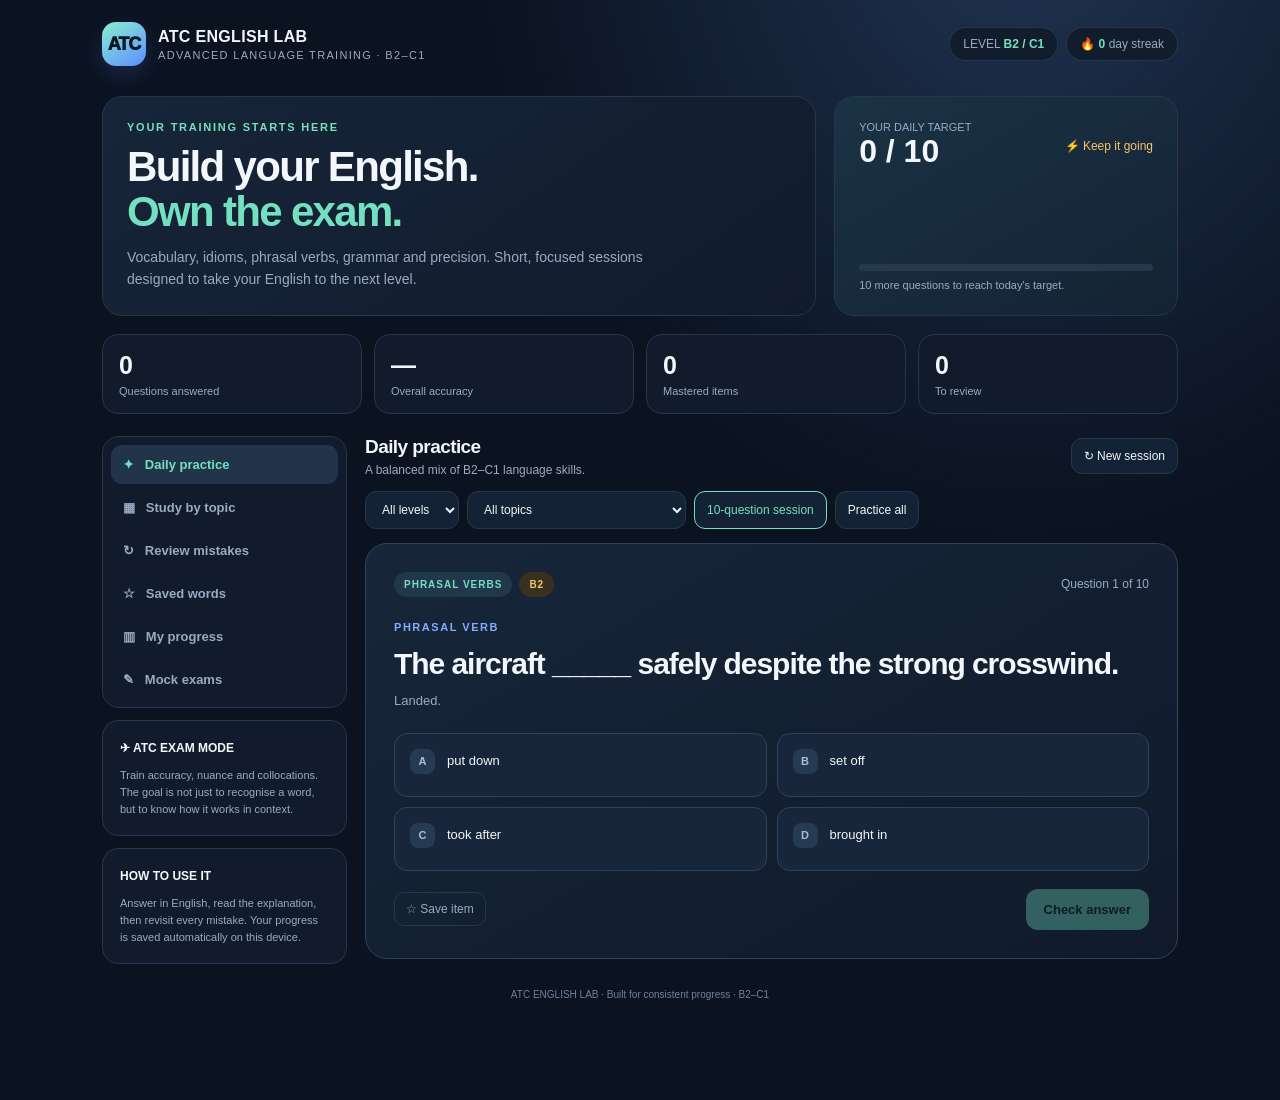
==== commit 783ca11b: "Correct full-bank exam size to 451 questions" ====
--- a/english-atc/index.html
+++ b/english-atc/index.html
@@ -47,7 +47,7 @@
  <div id="view-review" class="hidden"><div class="review-list" id="review-list"></div></div>
  <div id="view-saved" class="hidden"><div class="review-list" id="saved-list"></div></div>
  <div id="view-progress" class="hidden"><div class="panel" style="padding:20px"><div class="section-head"><div><h3>Your learning profile</h3><p>Performance by language area</p></div></div><div id="topic-stats"></div><div style="margin-top:24px;display:flex;gap:10px;flex-wrap:wrap"><button class="btn secondary" id="export-data">Export my progress</button><button class="text-btn" id="reset-data">Reset all progress</button></div></div></div>
-<div id="view-exams" class="hidden"><div class="panel" style="padding:20px;margin-bottom:14px"><div class="eyebrow">ATC MOCK EXAM</div><h3>Build your exam</h3><p class="small">Exam conditions: answers and explanations are revealed only after submission.</p><div class="filters" style="margin-top:16px"><select id="exam-size"><option value="20">20 questions</option><option value="40">40 questions</option><option value="60">60 questions</option><option value="100">100 questions</option><option value="150">150 questions</option><option value="175">175 questions</option><option value="200">200 questions</option><option value="225">225 questions</option><option value="250">250 questions</option><option value="271">271 questions</option><option value="300">300 questions</option><option value="350">350 questions</option><option value="400">400 questions</option><option value="421">421 questions</option><option value="301">301 questions (full bank)</option></select><select id="exam-level"><option value="all">B2 + C1</option><option value="B2">B2 only</option><option value="C1">C1 only</option></select><select id="exam-topic"><option value="all">All topics</option></select><select id="exam-time"><option value="0">No time limit</option><option value="30">30 minutes</option><option value="45" selected>45 minutes</option><option value="60">60 minutes</option><option value="90">90 minutes</option></select></div><button class="btn" id="start-exam">Start mock exam →</button><p class="small" id="exam-availability"></p></div><div id="exam-area"></div><div class="panel" style="padding:20px;margin-top:14px"><h3>Exam statistics</h3><div id="exam-summary" class="stats" style="grid-template-columns:repeat(3,1fr)"><div class="stat"><div class="num" id="exam-count">0</div><div class="lbl">Exams completed</div></div><div class="stat"><div class="num" id="exam-average">—</div><div class="lbl">Average score</div></div><div class="stat"><div class="num" id="exam-best">—</div><div class="lbl">Personal best</div></div></div><h3>Exam history</h3><div id="exam-history" class="review-list"></div></div></div>
+<div id="view-exams" class="hidden"><div class="panel" style="padding:20px;margin-bottom:14px"><div class="eyebrow">ATC MOCK EXAM</div><h3>Build your exam</h3><p class="small">Exam conditions: answers and explanations are revealed only after submission.</p><div class="filters" style="margin-top:16px"><select id="exam-size"><option value="20">20 questions</option><option value="40">40 questions</option><option value="60">60 questions</option><option value="100">100 questions</option><option value="150">150 questions</option><option value="175">175 questions</option><option value="200">200 questions</option><option value="225">225 questions</option><option value="250">250 questions</option><option value="271">271 questions</option><option value="300">300 questions</option><option value="350">350 questions</option><option value="400">400 questions</option><option value="421">421 questions</option><option value="450">450 questions</option><option value="451">451 questions (full bank)</option></select><select id="exam-level"><option value="all">B2 + C1</option><option value="B2">B2 only</option><option value="C1">C1 only</option></select><select id="exam-topic"><option value="all">All topics</option></select><select id="exam-time"><option value="0">No time limit</option><option value="30">30 minutes</option><option value="45" selected>45 minutes</option><option value="60">60 minutes</option><option value="90">90 minutes</option></select></div><button class="btn" id="start-exam">Start mock exam →</button><p class="small" id="exam-availability"></p></div><div id="exam-area"></div><div class="panel" style="padding:20px;margin-top:14px"><h3>Exam statistics</h3><div id="exam-summary" class="stats" style="grid-template-columns:repeat(3,1fr)"><div class="stat"><div class="num" id="exam-count">0</div><div class="lbl">Exams completed</div></div><div class="stat"><div class="num" id="exam-average">—</div><div class="lbl">Average score</div></div><div class="stat"><div class="num" id="exam-best">—</div><div class="lbl">Personal best</div></div></div><h3>Exam history</h3><div id="exam-history" class="review-list"></div></div></div>
 </main>
 </div>
 <div class="mobile-nav" id="mobile-nav"><button class="active" data-view="practice"><b>✦</b>Practice</button><button data-view="exams"><b>✎</b>Exams</button><button data-view="categories"><b>▦</b>Topics</button><button data-view="review"><b>↻</b>Review</button><button data-view="progress"><b>▥</b>Stats</button></div>
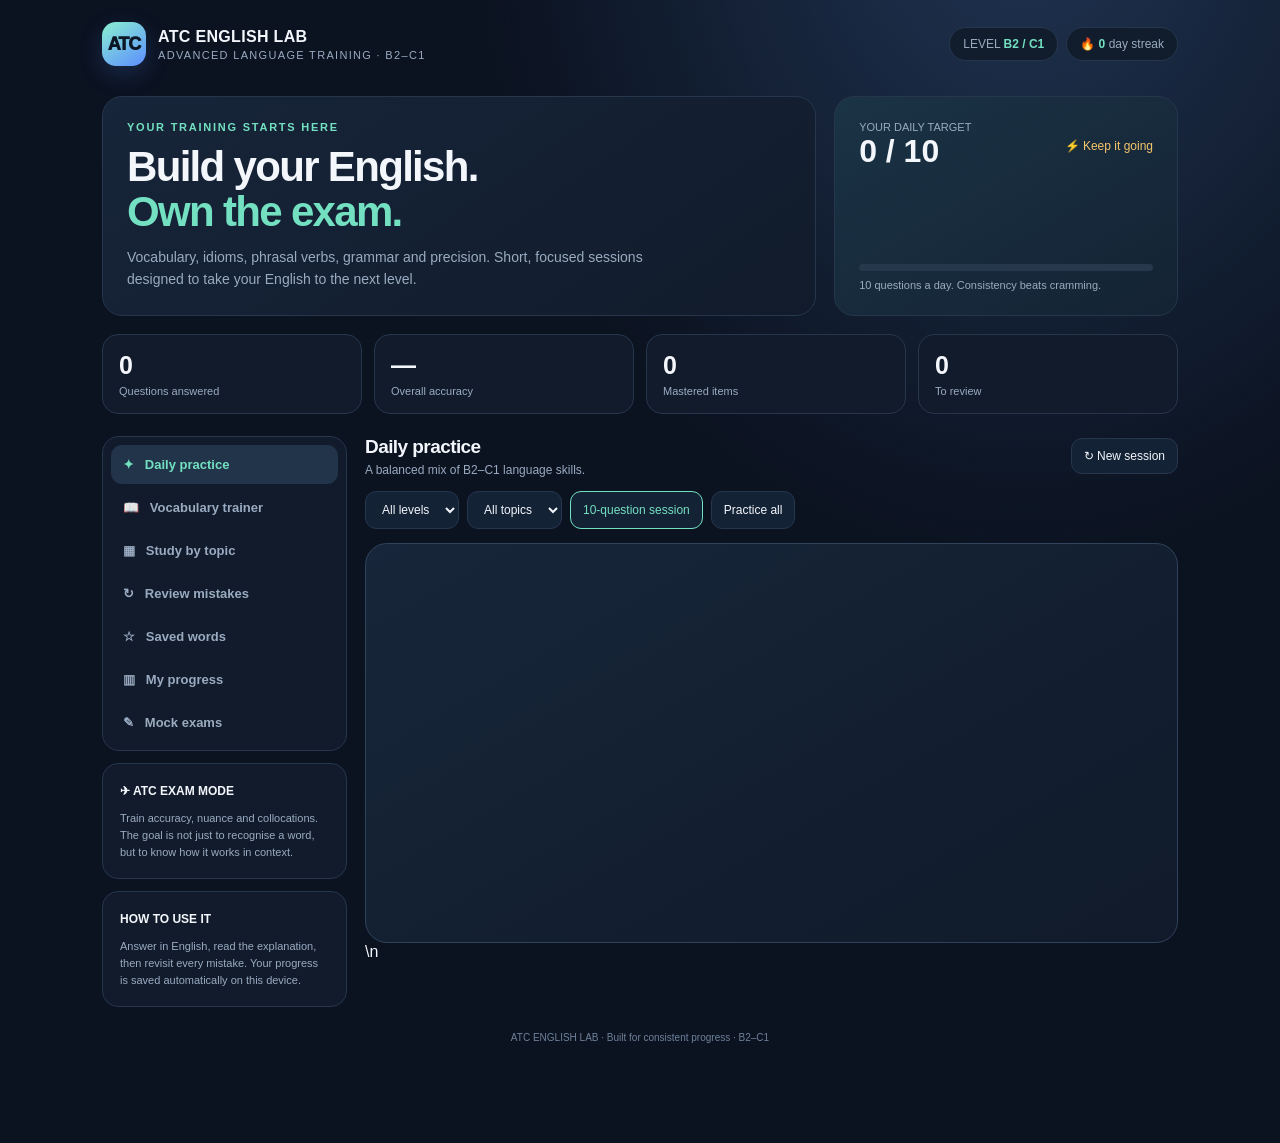
==== commit 40a5f696: "Add broad B2-C1 general English vocabulary trainer" ====
--- a/english-atc/index.html
+++ b/english-atc/index.html
@@ -32,7 +32,7 @@
 <div class="layout">
 <aside class="sidebar">
  <nav class="nav" id="side-nav">
-  <button class="active" data-view="practice">✦ &nbsp; Daily practice</button><button data-view="categories">▦ &nbsp; Study by topic</button><button data-view="review">↻ &nbsp; Review mistakes</button><button data-view="saved">☆ &nbsp; Saved words</button><button data-view="progress">▥ &nbsp; My progress</button><button data-view="exams">✎ &nbsp; Mock exams</button>
+  <button class="active" data-view="practice">✦ &nbsp; Daily practice</button><button data-view="vocabulary">📖 &nbsp; Vocabulary trainer</button><button data-view="categories">▦ &nbsp; Study by topic</button><button data-view="review">↻ &nbsp; Review mistakes</button><button data-view="saved">☆ &nbsp; Saved words</button><button data-view="progress">▥ &nbsp; My progress</button><button data-view="exams">✎ &nbsp; Mock exams</button>
  </nav>
  <div class="side-note"><strong>✈ ATC EXAM MODE</strong><p>Train accuracy, nuance and collocations. The goal is not just to recognise a word, but to know how it works in context.</p></div>
  <div class="side-note"><strong>HOW TO USE IT</strong><p>Answer in English, read the explanation, then revisit every mistake. Your progress is saved automatically on this device.</p></div>
@@ -43,14 +43,14 @@
   <div class="filters"><select id="level-filter"><option value="all">All levels</option><option value="B2">B2</option><option value="C1">C1</option></select><select id="topic-filter"><option value="all">All topics</option></select><button id="ten-mode" class="selected">10-question session</button><button id="all-mode">Practice all</button></div>
   <div class="quiz" id="quiz-card"></div>
  </div>
- <div id="view-categories" class="hidden"><div class="category-grid" id="category-grid"></div></div>
+ <div id="view-vocabulary" class="hidden"><div class="panel" style="padding:20px;margin-bottom:14px"><div class="eyebrow">GENERAL ENGLISH · B2–C1</div><h3>Vocabulary trainer</h3><p class="small">Vocabulario general, significados múltiples, expresiones y phrasal verbs. Responde escribiendo, sin pistas tipo test.</p><div class="filters"><select id="vocab-direction"><option value="word">Palabra → significado en español</option><option value="definition">Definición en inglés → palabra</option></select><button class="btn secondary" id="vocab-reset">Mezclar palabras</button></div><div class="stats" style="grid-template-columns:repeat(3,1fr);margin:12px 0"><div class="stat"><div class="num">122</div><div class="lbl">Dictionary entries</div></div><div class="stat"><div class="num" id="vocab-mastered">0</div><div class="lbl">Learned</div></div><div class="stat"><div class="num" id="vocab-accuracy">—</div><div class="lbl">Accuracy</div></div></div><div class="quiz" id="vocab-card"></div></div><div class="panel" style="padding:18px"><h3>Cómo estudiar</h3><p class="small">Las palabras aprendidas se guardan en este dispositivo. Al terminar el bloque, volverán a aparecer para repaso. El banco incluye palabras polisémicas: una misma palabra puede tener varios significados según el contexto.</p></div></div>\n <div id="view-categories" class="hidden"><div class="category-grid" id="category-grid"></div></div>
  <div id="view-review" class="hidden"><div class="review-list" id="review-list"></div></div>
  <div id="view-saved" class="hidden"><div class="review-list" id="saved-list"></div></div>
  <div id="view-progress" class="hidden"><div class="panel" style="padding:20px"><div class="section-head"><div><h3>Your learning profile</h3><p>Performance by language area</p></div></div><div id="topic-stats"></div><div style="margin-top:24px;display:flex;gap:10px;flex-wrap:wrap"><button class="btn secondary" id="export-data">Export my progress</button><button class="text-btn" id="reset-data">Reset all progress</button></div></div></div>
 <div id="view-exams" class="hidden"><div class="panel" style="padding:20px;margin-bottom:14px"><div class="eyebrow">ATC MOCK EXAM</div><h3>Build your exam</h3><p class="small">Exam conditions: answers and explanations are revealed only after submission.</p><div class="filters" style="margin-top:16px"><select id="exam-size"><option value="20">20 questions</option><option value="40">40 questions</option><option value="60">60 questions</option><option value="100">100 questions</option><option value="150">150 questions</option><option value="175">175 questions</option><option value="200">200 questions</option><option value="225">225 questions</option><option value="250">250 questions</option><option value="271">271 questions</option><option value="300">300 questions</option><option value="350">350 questions</option><option value="400">400 questions</option><option value="421">421 questions</option><option value="450">450 questions</option><option value="451">451 questions (full bank)</option></select><select id="exam-level"><option value="all">B2 + C1</option><option value="B2">B2 only</option><option value="C1">C1 only</option></select><select id="exam-topic"><option value="all">All topics</option></select><select id="exam-time"><option value="0">No time limit</option><option value="30">30 minutes</option><option value="45" selected>45 minutes</option><option value="60">60 minutes</option><option value="90">90 minutes</option></select></div><button class="btn" id="start-exam">Start mock exam →</button><p class="small" id="exam-availability"></p></div><div id="exam-area"></div><div class="panel" style="padding:20px;margin-top:14px"><h3>Exam statistics</h3><div id="exam-summary" class="stats" style="grid-template-columns:repeat(3,1fr)"><div class="stat"><div class="num" id="exam-count">0</div><div class="lbl">Exams completed</div></div><div class="stat"><div class="num" id="exam-average">—</div><div class="lbl">Average score</div></div><div class="stat"><div class="num" id="exam-best">—</div><div class="lbl">Personal best</div></div></div><h3>Exam history</h3><div id="exam-history" class="review-list"></div></div></div>
 </main>
 </div>
-<div class="mobile-nav" id="mobile-nav"><button class="active" data-view="practice"><b>✦</b>Practice</button><button data-view="exams"><b>✎</b>Exams</button><button data-view="categories"><b>▦</b>Topics</button><button data-view="review"><b>↻</b>Review</button><button data-view="progress"><b>▥</b>Stats</button></div>
+<div class="mobile-nav" id="mobile-nav"><button class="active" data-view="practice"><b>✦</b>Practice</button><button data-view="vocabulary"><b>📖</b>Words</button><button data-view="exams"><b>✎</b>Exams</button><button data-view="categories"><b>▦</b>Topics</button><button data-view="review"><b>↻</b>Review</button><button data-view="progress"><b>▥</b>Stats</button></div>
 <div class="footer">ATC ENGLISH LAB · Built for consistent progress · B2–C1</div>
 </div>
 <script>
@@ -346,7 +346,18 @@
 
 
 
-const KEY="atcEnglishLab_v1";
+
+const VOCAB_DATA=[["cast","reparto; elenco; echar; lanzar; proyectar; molde","A group of actors in a film or play; also to throw, direct or cause something to fall or appear.","B2","The film has an excellent cast. / The tree cast a long shadow."],["charge","cobrar; acusar; cargo; carga; encargarse de","To ask for money; formally accuse someone; or give someone responsibility.","B2","They charged us for the delivery."],["address","dirección; dirigirse a; abordar","To speak or write to someone; to deal with a problem; or the place where someone lives.","B2","We must address the issue immediately."],["appeal","atraer; apelación; recurrir","To be attractive or interesting; or to make a serious or formal request.","B2","The idea may appeal to younger voters."],["approach","acercarse; enfoque; método","To move nearer to something, or a way of dealing with a situation.","B2","We need a different approach."],["bear","soportar; llevar; dar fruto; tener","To accept or endure something; to carry; or to produce something.","B2","I can't bear the noise."],["beat","golpear; vencer; batir; latir","To hit repeatedly, defeat someone, or move with a regular rhythm.","B2","Their team beat the favourites."],["blame","culpar; culpa","To say or think that someone is responsible for something bad.","B2","Don't blame yourself for the mistake."],["block","bloquear; obstaculizar; bloque","To prevent movement or progress; or a solid piece of material.","B2","A fallen tree blocked the road."],["book","reservar; libro","To arrange to have or use something at a particular time.","B2","We booked a table for eight."],["break","romper; descanso; oportunidad","To separate into pieces, interrupt something, or take a short rest.","B2","Let's take a short break."],["bring about","provocar; ocasionar","To cause something to happen.","C1","The reforms brought about major changes."],["call","llamar; convocar; cancelar (call off)","To contact someone by phone or give something a name; in phrasal verbs, meanings vary.","B2","I'll call you later."],["carry","llevar; transportar; tener; transmitir","To take something from one place to another or contain/communicate something.","B2","The newspaper carried the story."],["case","caso; expediente; estuche","An example of a situation, or a matter being investigated or decided.","B2","In this case, we should wait."],["catch","atrapar; coger; pillar; comprender","To take hold of something moving, become infected, or understand something.","B2","I didn't catch what you said."],["claim","afirmar; reclamar; reivindicar","To state that something is true, often without proof, or ask for something you believe is yours.","B2","He claims to have seen the accident."],["clear","claro; despejar; limpiar; autorizar","Easy to understand; remove objects; or officially allow something.","B2","The runway is clear."],["come across","encontrarse con; parecer","To find something or meet someone by chance; to give a particular impression.","B2","I came across an interesting article."],["concern","preocupación; concernir; afectar","A feeling of worry, or something that is important to someone.","B2","Safety is our main concern."],["conduct","llevar a cabo; conducta; dirigir","To organise or perform an activity; or a person's behaviour.","B2","They conducted a thorough investigation."],["considerable","considerable; notable","Large in size, amount or importance.","B2","The project requires considerable investment."],["cover","cubrir; abarcar; sustituir; cubrir gastos","To put something over another thing, include a subject, or do someone's job temporarily.","B2","The course covers several topics."],["cross","cruzar; enfadado; cruz","To go from one side to another; also annoyed or a symbol.","B2","She crossed the street."],["current","actual; corriente; flujo","Happening or existing now; also a flow of water or electricity.","B2","The current situation is difficult."],["deal","tratar; acuerdo; ocuparse de","To take action to solve a problem; or an arrangement between people.","B2","We need to deal with the complaint."],["deliver","entregar; pronunciar; dar a luz","To take goods or information to someone; give a speech; or give birth.","B2","She delivered a clear presentation."],["draw","dibujar; sacar; atraer; empate","To make a picture, pull something, attract attention, or finish a game level.","B2","The campaign drew a lot of attention."],["due","debido; previsto; adecuado","Expected or planned at a particular time; or owed.","B2","The train is due at six."],["engage","participar; contratar; atraer; entablar","To take part in something, employ someone, or attract attention.","C1","Passengers should engage with the safety briefing."],["even","incluso; igualado; nivelar","Used to emphasise something surprising; equal or flat.","B2","Even experienced staff make mistakes."],["fall","caer; caída; disminuir","To move downwards, decrease, or happen in a particular category or period.","B2","Temperatures are expected to fall."],["figure","cifra; figura; imaginarse (figure out)","A number or shape; to understand or solve something in a phrasal verb.","B2","We need to figure out what went wrong."],["file","archivo; presentar; limar","A collection of documents; or to submit an official document.","B2","They filed a formal complaint."],["fit","encajar; estar en forma; ataque","To be the right size or shape; to be suitable; or a sudden episode of illness.","B2","The new plan fits our requirements."],["flat","llano; piso; pinchado; plano","Level and smooth; a place to live; or a tyre without air.","B2","The road is flat and straight."],["get away with","salirse con la suya; no recibir castigo","To do something wrong without being punished.","C1","He thought he could get away with it."],["give in","ceder; rendirse","To stop resisting or accept that you cannot win.","B2","They refused to give in to pressure."],["go through","pasar por; revisar; experimentar","To experience something difficult, or examine something carefully.","B2","The proposal is going through a review."],["ground","suelo; motivo; fundamentar; dejar en tierra","The surface of the earth; a reason; or prevent an aircraft from flying.","B2","The aircraft was grounded due to a technical fault."],["hold","sujetar; mantener; celebrar; bodega","To keep something in a particular position, contain, or organise an event.","B2","The meeting will be held tomorrow."],["issue","asunto; problema; publicar; emitir","An important subject or problem; or to officially give or publish something.","B2","The authority issued a statement."],["lay","poner; colocar; tender; despedir (lay off)","To put something down carefully or arrange it in a position.","B2","They laid the documents on the desk."],["lead","liderar; conducir; plomo","To guide or be in charge; also the metal lead (pronounced differently).","B2","She will lead the investigation."],["leave","irse; dejar; permiso","To go away from a place, allow something to remain, or take time off.","B2","He left his keys at home."],["let down","decepcionar; defraudar","To disappoint someone by failing to do what they expected.","B2","I don't want to let the team down."],["lie","mentir; yacer; tumbarse","To say something that is not true, or be in a horizontal position.","B2","The village lies near the coast."],["light","luz; ligero; encender","Brightness; not heavy; or to make something start burning.","B2","She lit a candle."],["make out","distinguir; entender; fingir","To see, hear or understand something with difficulty; or claim something.","C1","I could barely make out the sign."],["mean","significar; querer decir; tacaño","To have a particular meaning or intention; or unwilling to spend money.","B2","What does this expression mean?"],["miss","perder; echar de menos; no acertar","To fail to catch or attend something, feel someone's absence, or fail to hit.","B2","We missed the last bus."],["note","nota; observar; señalar","A short written record, or to notice something.","B2","Please note the revised departure time."],["object","objeto; oponerse","A thing that can be seen or touched; or express disagreement.","B2","Several residents objected to the proposal."],["order","orden; pedir; ordenar","A command or arrangement; or ask for goods or food.","B2","The officer ordered an evacuation."],["overcome","superar; vencer","To succeed in dealing with a problem or difficulty.","B2","They overcame several obstacles."],["pass","pasar; aprobar; entregar; permiso","To move past, succeed in an exam, or give something to someone.","B2","She passed the examination."],["pick up","recoger; aprender; mejorar; contestar","To lift or collect something, learn informally, or improve.","B2","He picked up Spanish while travelling."],["point","señalar; punto; argumento","To indicate something, or an idea or fact worth mentioning.","B2","What's the point of this exercise?"],["raise","levantar; aumentar; plantear; criar","To lift or increase something, introduce an issue, or bring up a child.","B2","They raised concerns about safety."],["range","gama; variar; alcance","A set of different things or the limits within which something varies.","B2","Prices range from ten to fifty euros."],["reach","alcanzar; llegar; contactar","To arrive at a place, achieve a level, or make contact with someone.","B2","We finally reached an agreement."],["remain","permanecer; quedar","To stay in the same place or continue to exist.","B2","The cause of the problem remains unclear."],["run","correr; dirigir; funcionar; quedarse sin","To move quickly, manage something, operate, or have no supply left.","B2","The company runs several training centres."],["set","poner; fijar; conjunto; ponerse (el sol)","To put something in a position, establish a time or rule, or a group of things.","B2","The deadline has been set for Friday."],["settle","resolver; establecerse; liquidar","To reach an agreement, solve a dispute, or begin living somewhere.","B2","The two sides settled the dispute."],["stand","estar de pie; soportar; representar","To be upright, tolerate something, or represent a particular idea.","B2","I can't stand the noise."],["state","afirmar; estado; declarar","To express something formally or clearly; or a condition or political area.","B2","The witness stated that he was at home."],["strike","golpear; huelga; ocurrírsele; tachar","To hit, stop working as a protest, or suddenly come into someone's mind.","B2","A thought struck me."],["subject","tema; someter; sujeto","A topic, a person or thing being discussed, or expose someone to something.","B2","The proposal is subject to approval."],["support","apoyar; sostener; soporte","To help or encourage someone, or hold something up.","B2","The evidence supports the conclusion."],["take up","empezar; ocupar; aceptar","To start an activity, fill space or time, or accept an offer.","B2","She has taken up cycling."],["turn down","rechazar; bajar el volumen","To refuse an offer or reduce the level of sound or heat.","B2","He turned down the job offer."],["turn out","resultar; acudir; apagar","To prove to be a particular way, attend an event, or switch off a light.","B2","The plan turned out to be successful."],["undertake","emprender; comprometerse a","To accept responsibility for and begin a task or project.","C1","The team undertook a detailed assessment."],["value","valorar; valor; valorizar","To consider something important or useful; or its worth.","B2","We value clear communication."],["wear","llevar puesto; desgastar; gastar","To have clothing on or gradually damage something through use.","B2","These tyres wear out quickly."],["withdraw","retirar; retirarse; sacar dinero","To remove something, leave a situation, or take money from an account.","B2","The airline withdrew the service."],["yield","ceder; producir; rendimiento","To give way or produce a result, amount or profit.","C1","The investment yielded a modest return."],["account for","explicar; representar; dar cuenta de","To explain a reason or make up a particular part of a total.","C1","These costs account for half the budget."],["back up","respaldar; apoyar; dar marcha atrás","To support a statement, make a copy of data, or move a vehicle backwards.","B2","The figures back up his argument."],["bring up","mencionar; criar; sacar un tema","To mention a subject or care for a child as they grow up.","B2","She brought up an important point."],["cut down on","reducir; consumir menos","To reduce the amount of something, especially something undesirable.","B2","I'm trying to cut down on sugar."],["do without","prescindir de","To manage without something that you usually have or need.","B2","We had to do without electricity."],["end up","acabar; terminar","To finally be in a particular place or situation, often unexpectedly.","B2","We ended up staying at home."],["look into","investigar; examinar","To investigate or try to discover the facts about something.","B2","The police are looking into the incident."],["put off","posponer; desanimar","To delay something or make someone lose enthusiasm.","B2","The meeting was put off until Monday."],["rule out","descartar; excluir","To decide that something is impossible or will not be considered.","C1","Investigators have not ruled out human error."],["see off","despedir; acompañar hasta la salida","To go to a station or airport with someone who is leaving.","B2","We went to the airport to see her off."],["take after","parecerse a","To look or behave like an older family member.","B2","He takes after his father."],["turn up","aparecer; subir el volumen","To arrive or appear, often unexpectedly; or increase a setting.","B2","Only half the guests turned up."],["well-being","bienestar","The state of being comfortable, healthy or happy.","B2","Staff well-being should be a priority."],["eventually","finalmente; con el tiempo","At the end of a process or after a long period of time.","B2","The issue was eventually resolved."],["hardly","apenas; casi no","Almost not; only just.","B2","There was hardly any traffic."],["likely","probable; propenso","Expected to happen or be true.","B2","Delays are likely during peak hours."],["roughly","aproximadamente; a grandes rasgos","Approximately, or in a way that is not exact or gentle.","B2","The journey takes roughly two hours."],["barely","apenas; por poco","Only just; almost not.","B2","She could barely hear the announcement."],["otherwise","de lo contrario; si no; por lo demás","If not; in a different way; or apart from that.","B2","Hurry up; otherwise we'll be late."],["regardless","independientemente; sin importar","Without being affected by something or taking it into account.","B2","Everyone must follow the rules regardless of rank."],["whereas","mientras que; en cambio","Used to compare or show a difference between two facts.","B2","Some flights were delayed, whereas others departed on time."],["despite","a pesar de","Without being affected by something; used before a noun or -ing form.","B2","Despite the weather, the event went ahead."],["unless","a menos que","Except if; used to say that something will happen only if a condition is met.","B2","You won't pass unless you practise."],["provided","siempre que; a condición de que","On the condition that something happens or is true.","B2","You may leave provided that your work is complete."],["regret","arrepentirse; lamentar; pesar","To feel sorry about something you did or did not do.","B2","I regret making that decision."],["deny","negar; desmentir","To say that something is not true or that you did not do it.","B2","He denied taking the documents."],["prevent","impedir; evitar","To stop something from happening or someone from doing something.","B2","The barrier prevents vehicles from entering."],["avoid","evitar; esquivar","To stay away from someone or something, or prevent something from happening.","B2","Try to avoid making the same mistake."],["assume","suponer; asumir","To accept something as true without proof, or take responsibility.","B2","We should not assume that the information is correct."],["presume","presumir; suponer","To believe something is true based on probability or limited evidence.","C1","I presume you have already checked the figures."],["estimate","estimar; calcular; estimación","To judge the size, cost or value of something approximately.","B2","They estimate the delay at thirty minutes."],["shift","cambiar; turno; desplazamiento","To move or change position, or a period of time spent working.","B2","He works the night shift."],["issue","tema; emitir; expedir","A subject or problem; also to officially produce or distribute something.","B2","The authority issued a warning."],["fine","multa; bien; fino; aclarar","Money paid as punishment; satisfactory; or very small/thin.","B2","The driver was given a fine."],["odd","extraño; impar; ocasional","Strange or unusual; a number not divisible by two; or occasional.","B2","There was something odd about his explanation."],["plain","sencillo; claro; llano; llanura","Simple and not decorated; easy to understand; or a large flat area.","B2","Please use plain English."],["sound","sonido; sonar; sensato; parecer","Something heard; to make a noise; or sensible and reliable.","B2","That sounds like a sensible solution."],["still","todavía; quieto; aun así","Continuing until now; not moving; or nevertheless.","B2","The aircraft is still on the ground."],["subject to","sujeto a; condicionado por","Depending on something or likely to be affected by it.","C1","All changes are subject to approval."],["take for granted","dar por sentado","To fail to appreciate someone or something because you assume it will always be there.","C1","Never take reliable information for granted."],["by no means","de ninguna manera; en absoluto","Not at all; certainly not.","C1","The task is by no means easy."],["in the long run","a largo plazo","Over or after a long period of time.","B2","Regular practice pays off in the long run."],["on behalf of","en nombre de; en representación de","As the representative of someone or something.","B2","I am writing on behalf of the department."],["to some extent","hasta cierto punto","Partly, but not completely.","B2","I agree with you to some extent."]];
+const VOCAB_KEY="atcEnglishVocab_v2";
+let vocabState=loadVocabState(),vocabCurrent=null,vocabDirection="word",vocabAnswered=false,vocabQueue=[];
+function loadVocabState(){try{return JSON.parse(localStorage.getItem(VOCAB_KEY))||{known:[],attempts:0,correct:0}}catch(e){return{known:[],attempts:0,correct:0}}}
+function saveVocabState(){localStorage.setItem(VOCAB_KEY,JSON.stringify(vocabState))}
+function normV(s){return (s||"").toLowerCase().normalize("NFD").replace(/[\\u0300-\\u036f]/g,"").replace(/[^a-z0-9 ]/g," ").replace(/\\s+/g," ").trim()}
+function nextVocab(){if(!vocabQueue.length)vocabQueue=shuffle(VOCAB_DATA.map((v,i)=>i).filter(i=>!vocabState.known.includes(i)));if(!vocabQueue.length)vocabQueue=shuffle(VOCAB_DATA.map((v,i)=>i));vocabCurrent=vocabQueue.pop();vocabAnswered=false;renderVocab()}
+function renderVocab(){const v=VOCAB_DATA[vocabCurrent];const card=document.getElementById("vocab-card");if(!card)return;let prompt=vocabDirection==="word"?'<div class="qtype">WORD → MEANING · '+v[3]+'</div><h2 class="question">'+v[0]+'</h2><p class="hint">Escribe en español uno de los significados principales.</p>':'<div class="qtype">DEFINITION → WORD · '+v[3]+'</div><h2 class="question">'+v[2]+'</h2><p class="hint">Escribe la palabra o expresión exacta en inglés.</p>';card.innerHTML='<div class="quiz-top"><span class="tag">ACTIVE RECALL</span><span class="question-count">'+vocabState.known.length+' / '+VOCAB_DATA.length+' learned</span></div>'+prompt+'<input id="vocab-answer" autocomplete="off" autocapitalize="off" placeholder="'+(vocabDirection==="word"?"Significado en español":"English word or phrase")+'" style="width:100%;padding:15px;border-radius:12px;border:1px solid #40536b;background:#101d2d;color:white;font-size:17px;margin:10px 0"><div id="vocab-feedback" class="feedback"></div><div class="quiz-actions"><button class="btn" id="vocab-check">Comprobar</button><button class="btn secondary" id="vocab-next" disabled>Siguiente →</button></div><p class="small" style="margin-top:15px">Example: “'+v[4]+'”</p>';const input=document.getElementById("vocab-answer");input.addEventListener("keydown",e=>{if(e.key==="Enter"&&!vocabAnswered)checkVocab()});document.getElementById("vocab-check").onclick=checkVocab;document.getElementById("vocab-next").onclick=nextVocab;input.focus()}
+function checkVocab(){if(vocabAnswered)return;let answer=document.getElementById("vocab-answer").value.trim();if(!answer)return;let v=VOCAB_DATA[vocabCurrent],targets=(vocabDirection==="word"?v[1]:v[0]).split(";").map(normV),a=normV(answer);let ok=targets.some(t=>t===a||(vocabDirection==="word"&&a.length>=4&&t.includes(a)));vocabAnswered=true;vocabState.attempts++;if(ok){vocabState.correct++;if(!vocabState.known.includes(vocabCurrent))vocabState.known.push(vocabCurrent)}saveVocabState();let f=document.getElementById("vocab-feedback");f.className="feedback show"+(ok?"":" bad");f.innerHTML='<strong>'+(ok?"✓ ¡Correcto!":"✕ No exactamente.")+'</strong><p><b>'+v[0]+'</b> = '+v[1]+'</p><p>'+v[2]+'</p><p class="example">“'+v[4]+'”</p>';document.getElementById("vocab-check").disabled=true;document.getElementById("vocab-next").disabled=false;document.querySelector("#vocab-card .question-count").textContent=vocabState.known.length+" / "+VOCAB_DATA.length+" learned";document.getElementById("vocab-mastered").textContent=vocabState.known.length;document.getElementById("vocab-accuracy").textContent=Math.round(vocabState.correct/vocabState.attempts*100)+"%"}
+function initVocab(){document.getElementById("vocab-direction").onchange=e=>{vocabDirection=e.target.value;vocabQueue=[];nextVocab()};document.getElementById("vocab-reset").onclick=()=>{vocabQueue=shuffle(VOCAB_DATA.map((v,i)=>i));nextVocab()};nextVocab()}
+\nconst KEY="atcEnglishLab_v1";
 let state=loadState(), queue=[], pos=0, current=null, answered=false, mode="daily", view="practice", sessionCorrect=0, sessionDone=0, sessionTotal=10, sessionFinished=false, activeTopic="all", activeLevel="all", exam=null, examTimer=null;
 function loadState(){try{let s=JSON.parse(localStorage.getItem(KEY))||{};return {...{answers:{},saved:[],daily:{},streak:0,lastDay:"",exams:[]},...s,exams:s.exams||[]}}catch(e){return{answers:{},saved:[],daily:{},streak:0,lastDay:"",exams:[]}}}
 function save(){localStorage.setItem(KEY,JSON.stringify(state));renderStats()}
@@ -363,7 +374,7 @@
 function showResult(){let pct=sessionDone?Math.round(sessionCorrect/sessionDone*100):0;document.getElementById("quiz-card").innerHTML='<div class="result"><div class="eyebrow">SESSION COMPLETE</div><div class="big">'+pct+'%</div><h3>'+ (pct>=85?"Excellent work!":pct>=65?"Good progress!":"Keep building your foundation.")+'</h3><p><strong>Nota: '+grade10(pct)+' · '+gradeLabel(pct)+'</strong><br>You answered '+sessionCorrect+' out of '+sessionDone+' questions correctly.<br>'+(wrongItems().length?wrongItems().length+' items are waiting in your review list.':'You have no outstanding mistakes. Great job!')+'</p><div class="result-actions"><button class="btn" id="again">Practise again</button><button class="btn secondary" id="to-review">Review mistakes</button></div></div>';document.getElementById("again").onclick=startSession;document.getElementById("to-review").onclick=()=>switchView("review");renderStats()}
 function toggleSave(){let i=state.saved.indexOf(current.id);if(i>=0)state.saved.splice(i,1);else state.saved.push(current.id);save();document.getElementById("bookmark").classList.toggle("saved",i<0);document.getElementById("bookmark").textContent=i<0?"★ Saved":"☆ Save item"}
 function renderStats(){let vals=Object.values(state.answers),attempts=vals.reduce((s,a)=>s+a.attempts,0),correct=vals.reduce((s,a)=>s+a.correct,0),mastered=BANK.filter(isMastered).length,review=wrongItems().length;document.getElementById("stat-answered").textContent=attempts;document.getElementById("stat-accuracy").textContent=attempts?Math.round(correct/attempts*100)+"%":"—";document.getElementById("stat-mastered").textContent=mastered;document.getElementById("stat-review").textContent=review;let n=state.daily[today()]||0;document.getElementById("daily-progress").textContent=Math.min(n,10)+" / 10";document.getElementById("daily-bar").style.width=Math.min(n/10*100,100)+"%";document.getElementById("daily-message").textContent=n>=10?"Daily target completed. Excellent work!":(10-n)+" more questions to reach today's target.";document.getElementById("header-streak").innerHTML='🔥 <strong>'+state.streak+'</strong> day streak'}
-function switchView(v){view=v;document.querySelectorAll("[data-view]").forEach(b=>b.classList.toggle("active",b.dataset.view===v));["practice","categories","review","saved","progress","exams"].forEach(x=>document.getElementById("view-"+x).classList.toggle("hidden",x!==v));let titles={practice:["Daily practice","A balanced mix of B2–C1 language skills."],categories:["Study by topic","Focus on the areas you want to improve."],review:["Review mistakes","Turn incorrect answers into permanent knowledge."],saved:["Saved words & expressions","Your personal collection of tricky language."],progress:["My progress","Track your consistency and accuracy over time."],exams:["Mock exams","Timed tests, detailed corrections and exam history."]};document.getElementById("view-title").textContent=titles[v][0];document.getElementById("view-subtitle").textContent=titles[v][1];document.getElementById("new-session").classList.toggle("hidden",v!=="practice");if(v==="review")renderList("review-list",wrongItems(),"No mistakes to review. Keep it up!");if(v==="saved")renderList("saved-list",BANK.filter(q=>state.saved.includes(q.id)),"You haven't saved any items yet.");if(v==="categories")renderCategories();if(v==="progress")renderTopicStats();if(v==="exams"){renderExamHistory();updateExamAvailability()}}
+function switchView(v){view=v;document.querySelectorAll("[data-view]").forEach(b=>b.classList.toggle("active",b.dataset.view===v));["practice","vocabulary","categories","review","saved","progress","exams"].forEach(x=>document.getElementById("view-"+x).classList.toggle("hidden",x!==v));let titles={practice:["Daily practice","A balanced mix of B2–C1 language skills."],vocabulary:["Vocabulary trainer","Learn general English words by recalling meanings and definitions."],categories:["Study by topic","Focus on the areas you want to improve."],review:["Review mistakes","Turn incorrect answers into permanent knowledge."],saved:["Saved words & expressions","Your personal collection of tricky language."],progress:["My progress","Track your consistency and accuracy over time."],exams:["Mock exams","Timed tests, detailed corrections and exam history."]};document.getElementById("view-title").textContent=titles[v][0];document.getElementById("view-subtitle").textContent=titles[v][1];document.getElementById("new-session").classList.toggle("hidden",v!=="practice");if(v==="vocabulary"){document.getElementById("vocab-mastered").textContent=vocabState.known.length;document.getElementById("vocab-accuracy").textContent=vocabState.attempts?Math.round(vocabState.correct/vocabState.attempts*100)+"%":"—"}if(v==="review")renderList("review-list",wrongItems(),"No mistakes to review. Keep it up!");if(v==="saved")renderList("saved-list",BANK.filter(q=>state.saved.includes(q.id)),"You haven't saved any items yet.");if(v==="categories")renderCategories();if(v==="progress")renderTopicStats();if(v==="exams"){renderExamHistory();updateExamAvailability()}}
 function renderList(id,items,empty){let el=document.getElementById(id);if(!items.length){el.innerHTML='<div class="empty">'+empty+'</div>';return}el.innerHTML=items.map(q=>'<div class="review-item"><div><strong>'+q.q+'</strong><p>'+q.topic+' · '+q.level+' · '+q.type+'</p></div><button data-id="'+q.id+'">Practise →</button></div>').join("");el.querySelectorAll("button").forEach(b=>b.onclick=()=>{mode="single";queue=[BANK.find(q=>q.id===+b.dataset.id)];sessionTotal=1;pos=0;sessionCorrect=0;sessionDone=0;sessionFinished=false;switchView("practice");renderQuiz()})}
 function renderCategories(){let topics=[...new Set(BANK.map(q=>q.topic))];document.getElementById("category-grid").innerHTML=topics.map(t=>'<button class="category-card" data-topic="'+t+'"><strong>'+t+'</strong><span>'+BANK.filter(q=>q.topic===t).length+' questions · B2 & C1</span></button>').join("");document.querySelectorAll(".category-card").forEach(b=>b.onclick=()=>{activeTopic=b.dataset.topic;document.getElementById("topic-filter").value=activeTopic;mode="ten";switchView("practice");startSession()})}
 function renderTopicStats(){let topics=[...new Set(BANK.map(q=>q.topic))];document.getElementById("topic-stats").innerHTML=topics.map(t=>{let qs=BANK.filter(q=>q.topic===t),aa=qs.flatMap(q=>state.answers[q.id]?[state.answers[q.id]]:[]),n=aa.reduce((s,a)=>s+a.attempts,0),c=aa.reduce((s,a)=>s+a.correct,0),p=n?Math.round(c/n*100):0;return '<div style="margin:15px 0"><div style="display:flex;justify-content:space-between;font-size:12px;margin-bottom:7px"><strong>'+t+'</strong><span style="color:var(--muted)">'+(n?p+"% · "+grade10(p)+" · "+gradeLabel(p):"Not started")+'</span></div><div class="progress-track"><div class="progress-fill" style="width:'+p+'%"></div></div></div>'}).join("")}
@@ -377,7 +388,7 @@
 function submitExam(auto){if(!exam||exam.submitted)return;let done=Object.keys(exam.answers).length;if(!auto&&!confirm("Submit exam? You answered "+done+" of "+exam.items.length+" questions."))return;exam.submitted=true;if(examTimer)clearInterval(examTimer);let correct=0,byTopic={};exam.items.forEach(q=>{let chosen=exam.answers[q.id],ok=chosen===q.a;if(ok)correct++;if(!byTopic[q.topic])byTopic[q.topic]={correct:0,total:0};byTopic[q.topic].total++;if(ok)byTopic[q.topic].correct++;if(chosen!==undefined)record(q,ok)});let pct=Math.round(correct/exam.items.length*100),result={date:Date.now(),total:exam.items.length,answered:done,correct,pct,level:document.getElementById("exam-level").value,topic:document.getElementById("exam-topic").value,minutes:Math.round((Date.now()-exam.started)/60000),grade10:grade10(pct),gradeLabel:gradeLabel(pct),byTopic,items:exam.items.map(q=>({id:q.id,chosen:exam.answers[q.id]??null,correct:q.a}))};state.exams.unshift(result);state.exams=state.exams.slice(0,100);save();renderExamResult(result,auto)}
 function renderExamResult(r,auto){let el=document.getElementById("exam-area"),band=r.pct>=85?"Excellent performance":r.pct>=70?"Good result — keep refining":r.pct>=50?"More practice needed":"Keep building your foundations";el.innerHTML='<div class="panel result"><div class="eyebrow">'+(auto?"TIME EXPIRED · ":"")+'EXAM RESULT</div><div class="big">'+r.pct+'%</div><h3>'+band+'</h3><p><strong>Nota: '+grade10(r.pct)+' · '+gradeLabel(r.pct)+'</strong><br>'+r.correct+' correct out of '+r.total+' · '+r.answered+' answered · '+r.minutes+' min elapsed</p><div class="category-grid" style="text-align:left;margin:20px 0">'+Object.entries(r.byTopic).map(([t,v])=>'<div class="stat"><div class="num">'+Math.round(v.correct/v.total*100)+'%</div><div class="lbl">'+t+' · '+v.correct+'/'+v.total+' · '+grade10(Math.round(v.correct/v.total*100))+'</div></div>').join("")+'</div><button class="btn" id="exam-review">Review answers & explanations</button> <button class="btn secondary" id="exam-again">New exam</button></div><div id="exam-review-list" class="review-list" style="margin-top:14px"></div>';document.getElementById("exam-review").onclick=()=>{let box=document.getElementById("exam-review-list");box.innerHTML=r.items.map(x=>{let q=BANK.find(z=>z.id===x.id),ok=x.chosen===x.correct;return '<div class="review-item" style="display:block"><strong>'+(ok?"✓ ":"✕ ")+q.q+'</strong><p>Your answer: '+(x.chosen===null?"Not answered":q.o[x.chosen])+' · Correct: '+q.o[x.correct]+'</p><p>'+q.why+'</p><p style="color:var(--mint)">'+q.ex+'</p></div>'}).join("");box.scrollIntoView({behavior:"smooth"})};document.getElementById("exam-again").onclick=()=>{exam=null;startExam()};renderExamHistory()}
 function renderExamHistory(){let el=document.getElementById("exam-history");if(!el)return;let scores=state.exams.map(x=>x.pct);document.getElementById("exam-count").textContent=scores.length;document.getElementById("exam-average").textContent=scores.length?Math.round(scores.reduce((a,b)=>a+b,0)/scores.length)+"% · "+grade10(Math.round(scores.reduce((a,b)=>a+b,0)/scores.length)):"—";document.getElementById("exam-best").textContent=scores.length?Math.max(...scores)+"% · "+grade10(Math.max(...scores)):"—";if(!state.exams.length){el.innerHTML='<div class="empty">Your completed mock exams will appear here.</div>';return}el.innerHTML=state.exams.slice(0,12).map(r=>'<div class="review-item"><div><strong>'+r.pct+'% · '+r.correct+'/'+r.total+' correct</strong><p>'+new Date(r.date).toLocaleString()+' · '+r.minutes+' min · '+r.level+'</p></div><span class="tag">'+(r.pct>=85?"Strong":r.pct>=70?"Good":"Review")+'</span></div>').join("")}
-function init(){let topics=[...new Set(BANK.map(q=>q.topic))];document.getElementById("exam-topic").innerHTML='<option value="all">All topics</option>'+topics.map(t=>'<option value="'+t+'">'+t+'</option>').join("");document.getElementById("exam-level").onchange=updateExamAvailability;document.getElementById("exam-topic").onchange=updateExamAvailability;document.getElementById("topic-filter").innerHTML='<option value="all">All topics</option>'+topics.map(t=>'<option value="'+t+'">'+t+'</option>').join("");document.getElementById("level-filter").onchange=e=>{activeLevel=e.target.value;startSession()};document.getElementById("topic-filter").onchange=e=>{activeTopic=e.target.value;startSession()};document.getElementById("ten-mode").onclick=()=>{mode="ten";document.getElementById("ten-mode").classList.add("selected");document.getElementById("all-mode").classList.remove("selected");startSession()};document.getElementById("all-mode").onclick=()=>{mode="all";document.getElementById("all-mode").classList.add("selected");document.getElementById("ten-mode").classList.remove("selected");startSession()};document.getElementById("new-session").onclick=startSession;document.querySelectorAll("[data-view]").forEach(b=>b.onclick=()=>switchView(b.dataset.view));document.getElementById("export-data").onclick=()=>{let blob=new Blob([JSON.stringify(state,null,2)],{type:"application/json"}),a=document.createElement("a");a.href=URL.createObjectURL(blob);a.download="atc-english-progress.json";a.click();URL.revokeObjectURL(a.href)};document.getElementById("reset-data").onclick=()=>{if(confirm("Delete all your saved progress, answers, saved items and exam history?")){state={answers:{},saved:[],daily:{},streak:0,lastDay:"",exams:[]};save();renderTopicStats();renderExamHistory();startSession()}};document.getElementById("start-exam").onclick=startExam;renderStats();startSession();if("serviceWorker"in navigator)window.addEventListener("load",()=>navigator.serviceWorker.register("./sw.js").catch(()=>{}))}
+function init(){let topics=[...new Set(BANK.map(q=>q.topic))];document.getElementById("exam-topic").innerHTML='<option value="all">All topics</option>'+topics.map(t=>'<option value="'+t+'">'+t+'</option>').join("");document.getElementById("exam-level").onchange=updateExamAvailability;document.getElementById("exam-topic").onchange=updateExamAvailability;document.getElementById("topic-filter").innerHTML='<option value="all">All topics</option>'+topics.map(t=>'<option value="'+t+'">'+t+'</option>').join("");document.getElementById("level-filter").onchange=e=>{activeLevel=e.target.value;startSession()};document.getElementById("topic-filter").onchange=e=>{activeTopic=e.target.value;startSession()};document.getElementById("ten-mode").onclick=()=>{mode="ten";document.getElementById("ten-mode").classList.add("selected");document.getElementById("all-mode").classList.remove("selected");startSession()};document.getElementById("all-mode").onclick=()=>{mode="all";document.getElementById("all-mode").classList.add("selected");document.getElementById("ten-mode").classList.remove("selected");startSession()};document.getElementById("new-session").onclick=startSession;document.querySelectorAll("[data-view]").forEach(b=>b.onclick=()=>switchView(b.dataset.view));document.getElementById("export-data").onclick=()=>{let blob=new Blob([JSON.stringify(state,null,2)],{type:"application/json"}),a=document.createElement("a");a.href=URL.createObjectURL(blob);a.download="atc-english-progress.json";a.click();URL.revokeObjectURL(a.href)};document.getElementById("reset-data").onclick=()=>{if(confirm("Delete all your saved progress, answers, saved items and exam history?")){state={answers:{},saved:[],daily:{},streak:0,lastDay:"",exams:[]};save();renderTopicStats();renderExamHistory();startSession()}};document.getElementById("start-exam").onclick=startExam;renderStats();startSession();initVocab();if("serviceWorker"in navigator)window.addEventListener("load",()=>navigator.serviceWorker.register("./sw.js").catch(()=>{}))}
 init();
 </script>
 </body></html>
